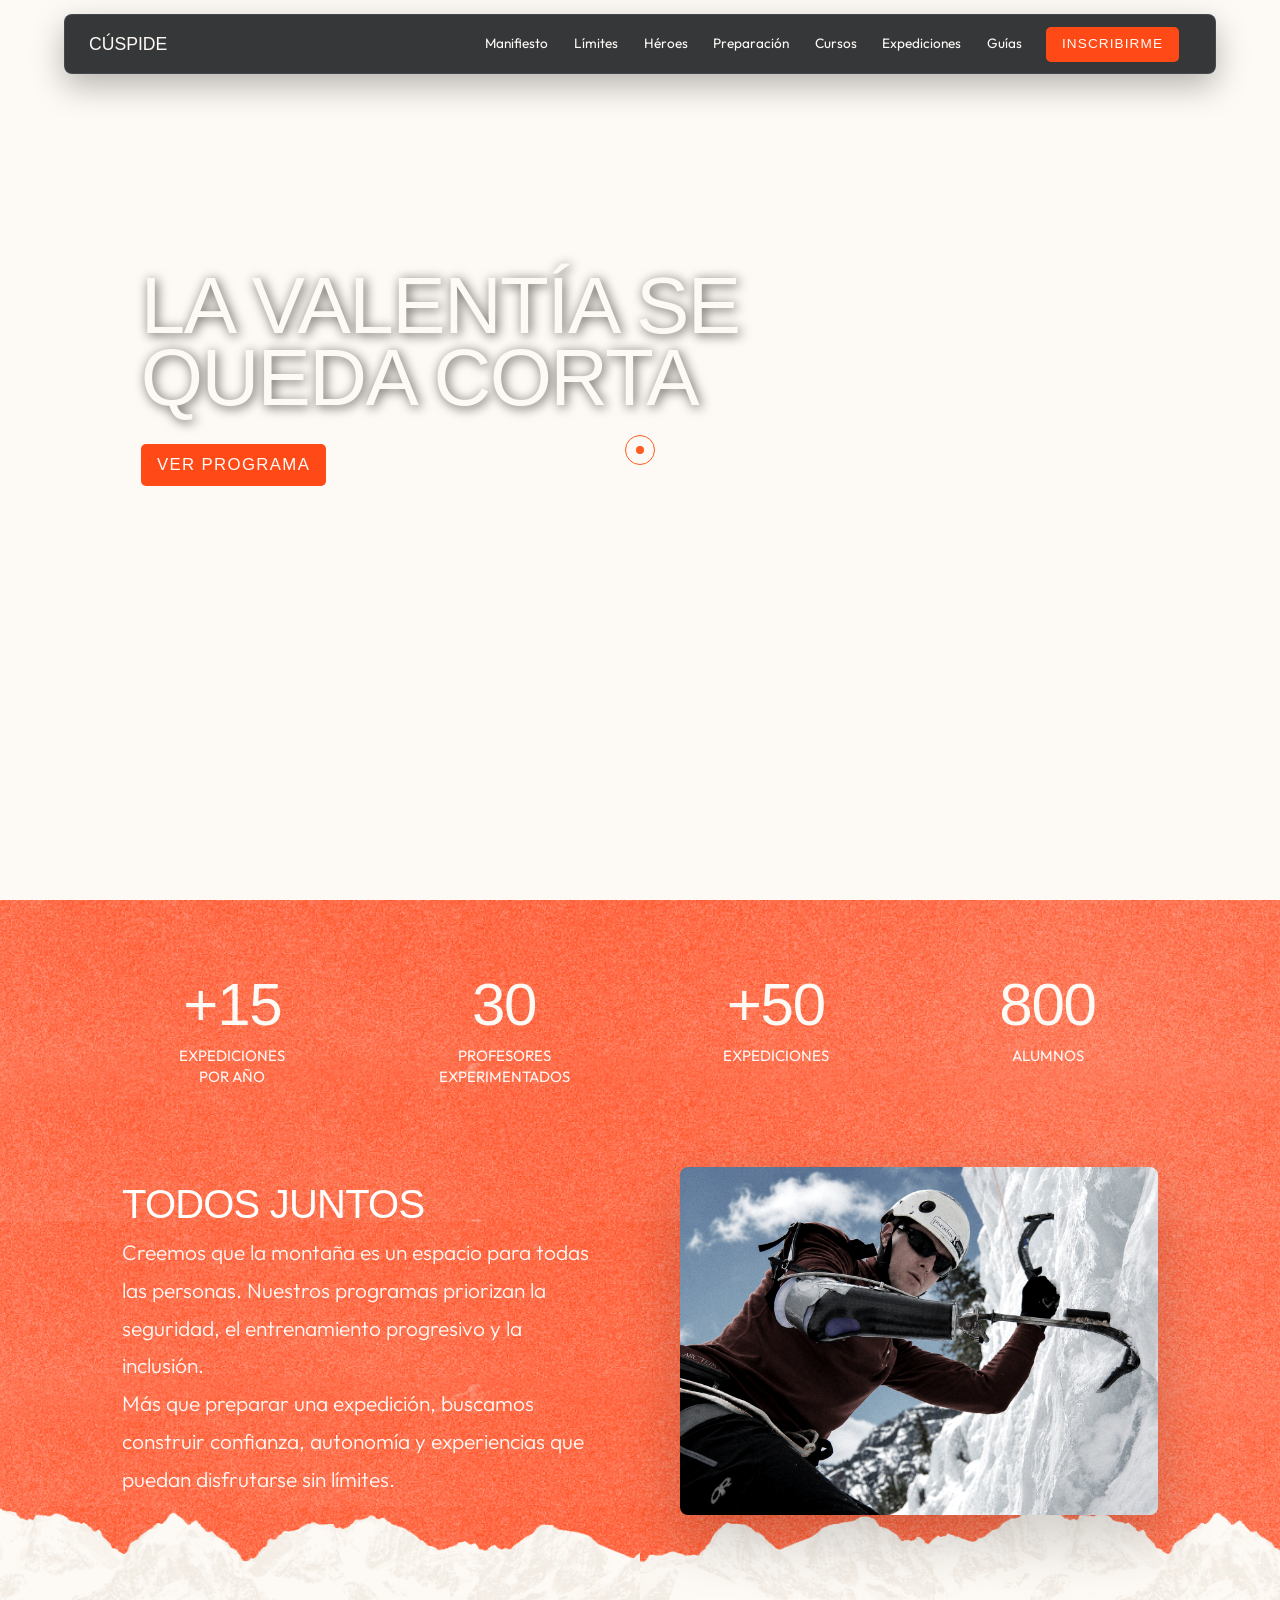
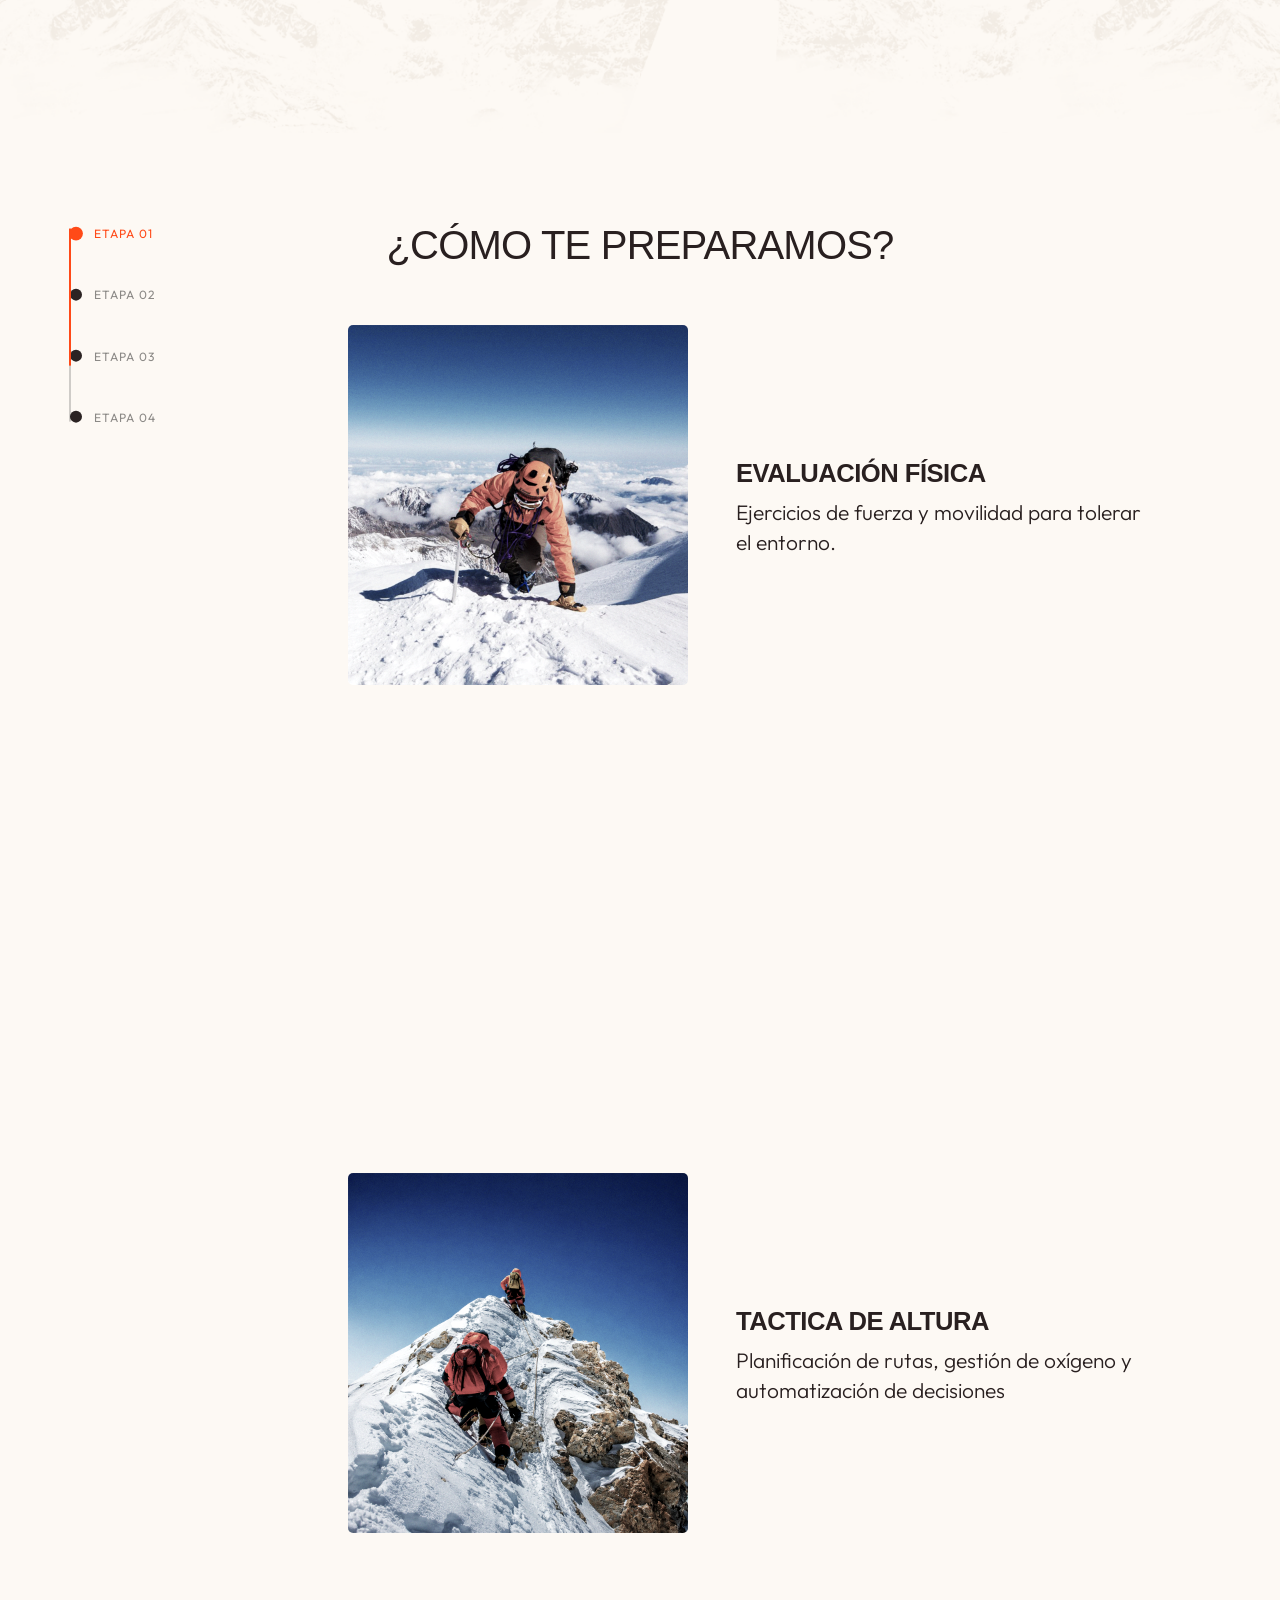
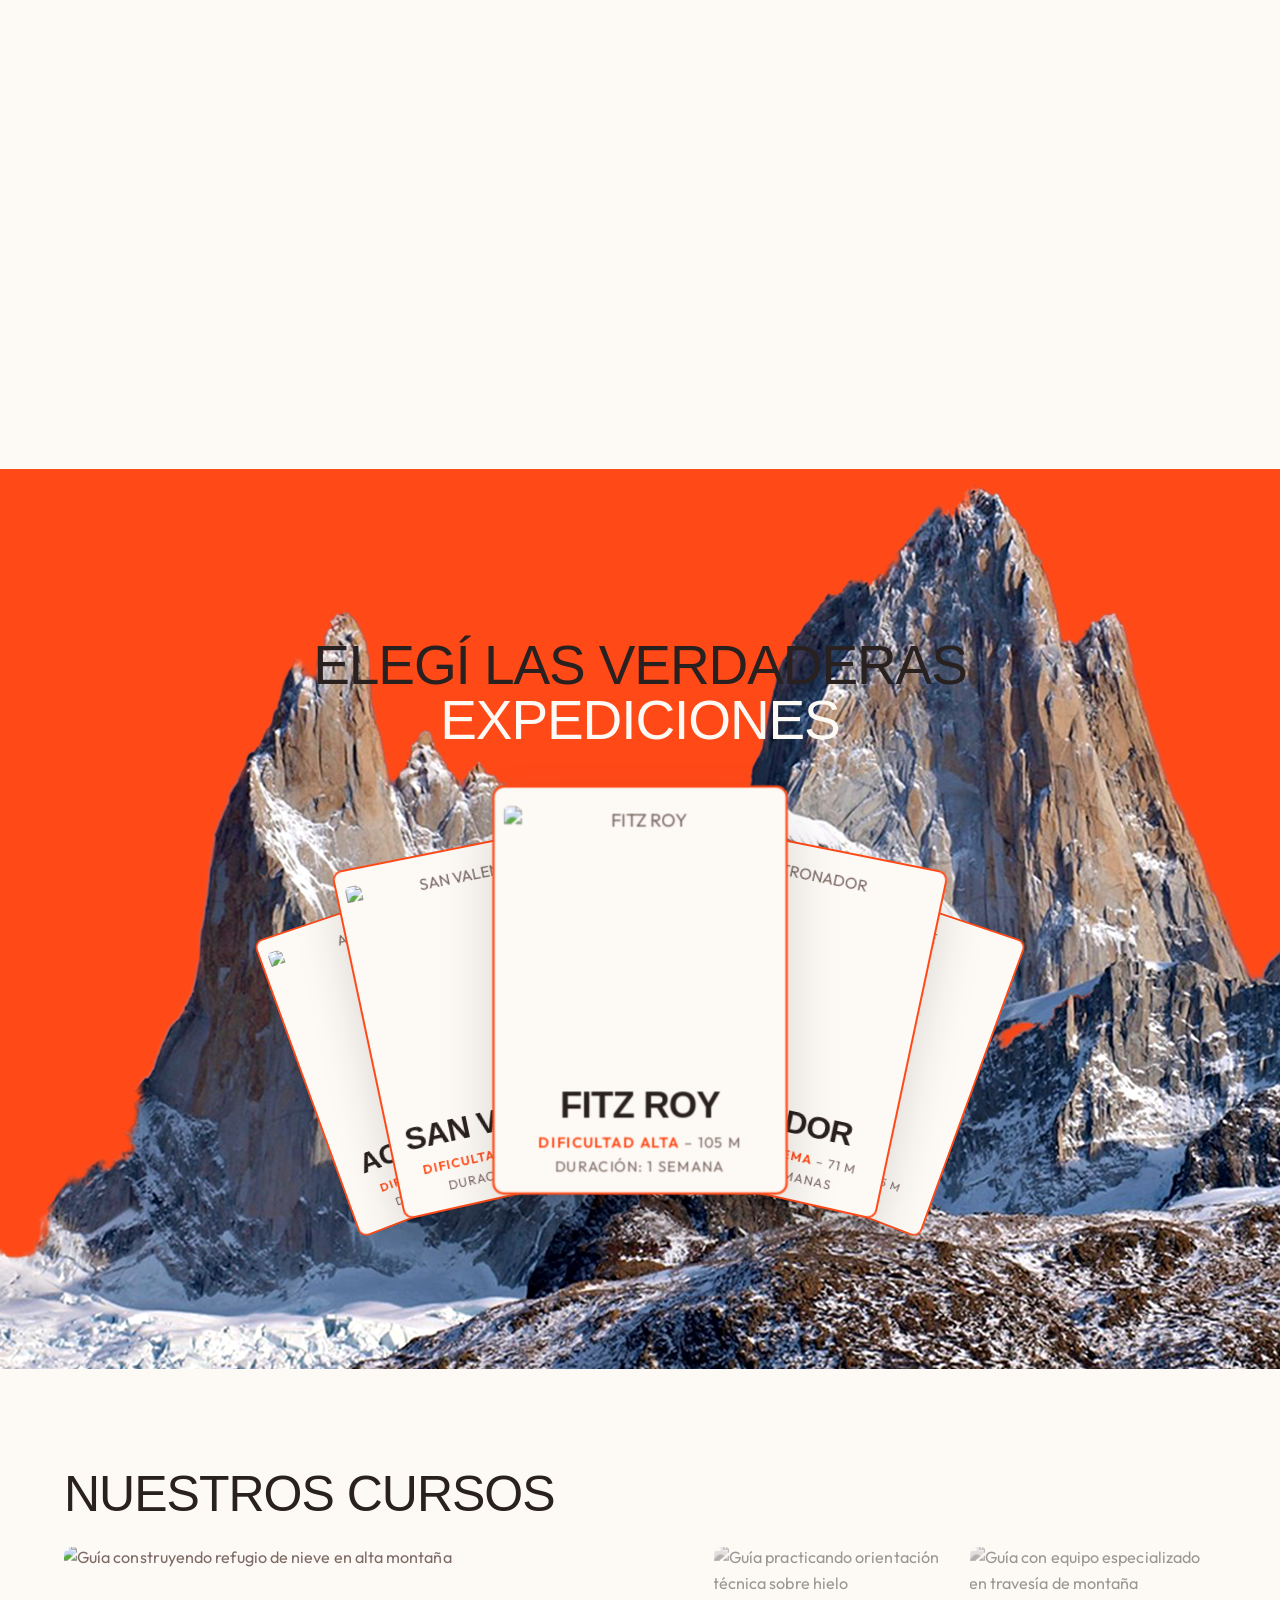
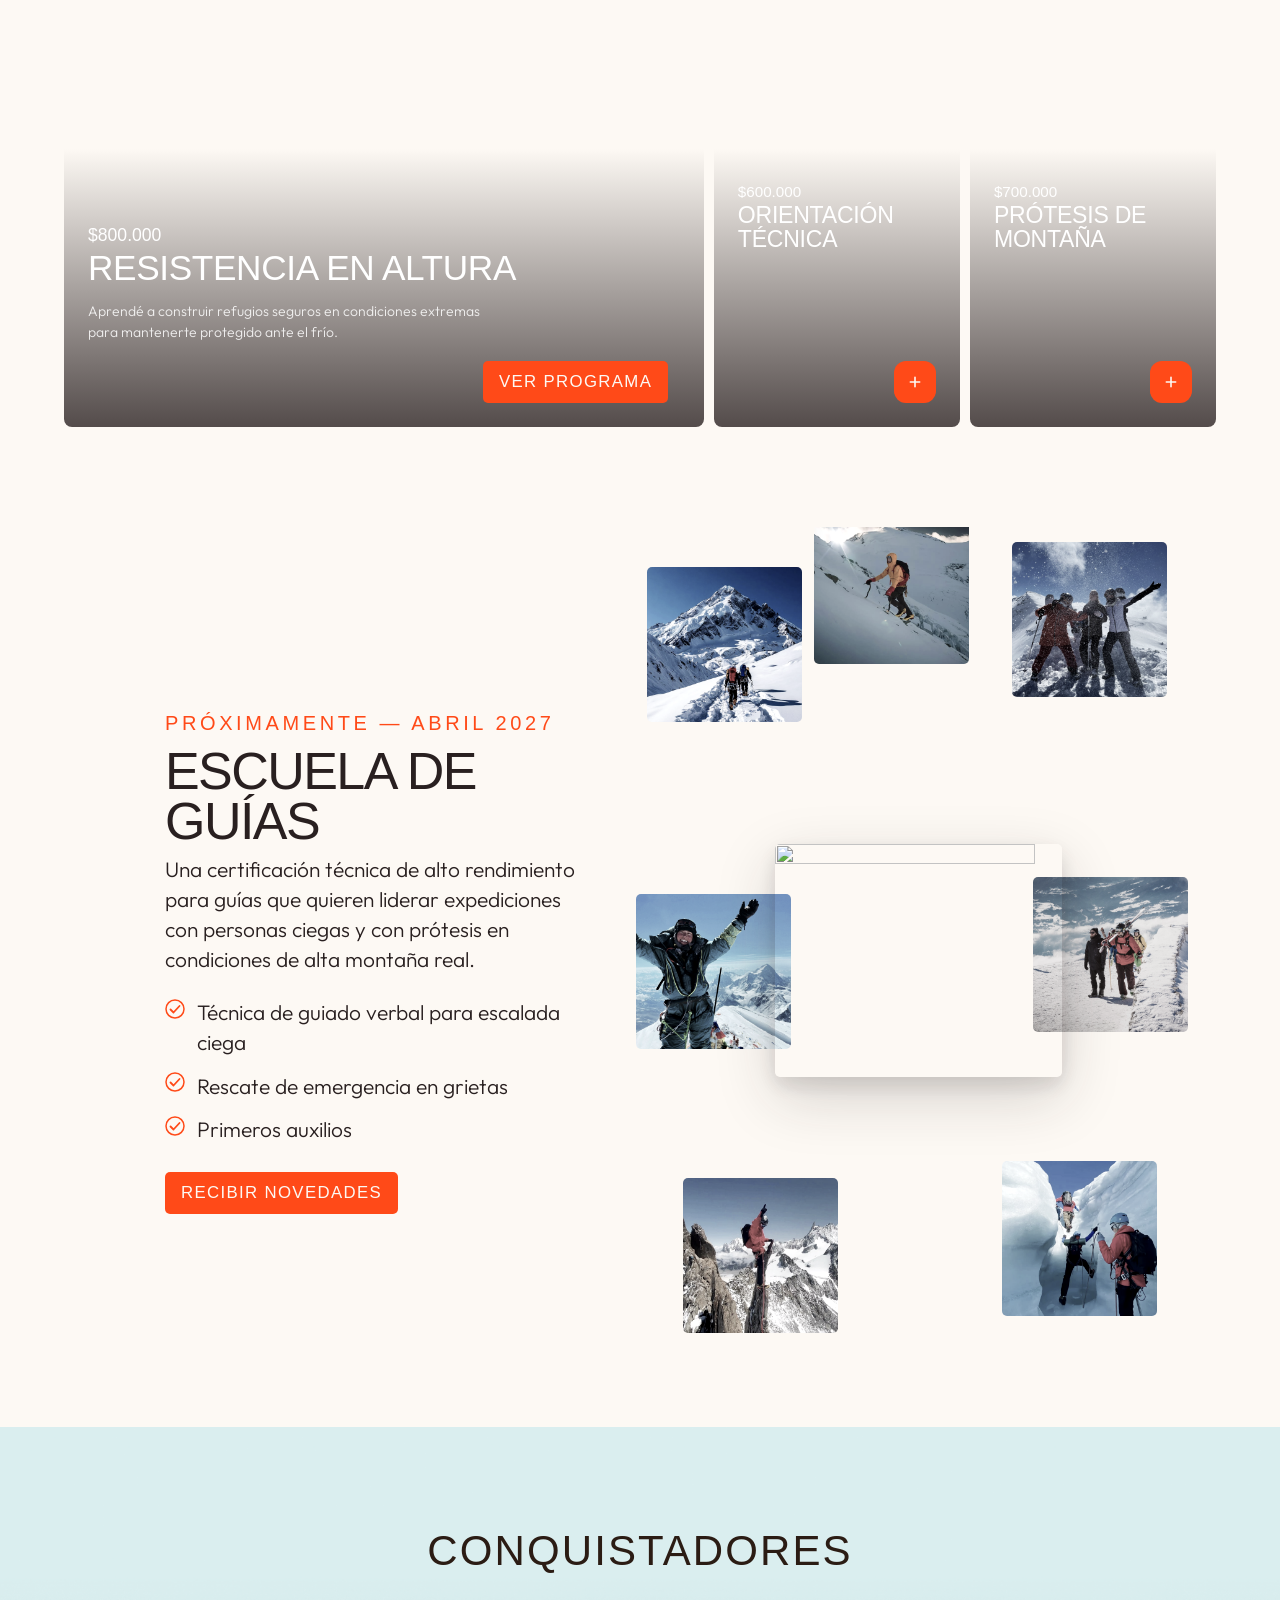
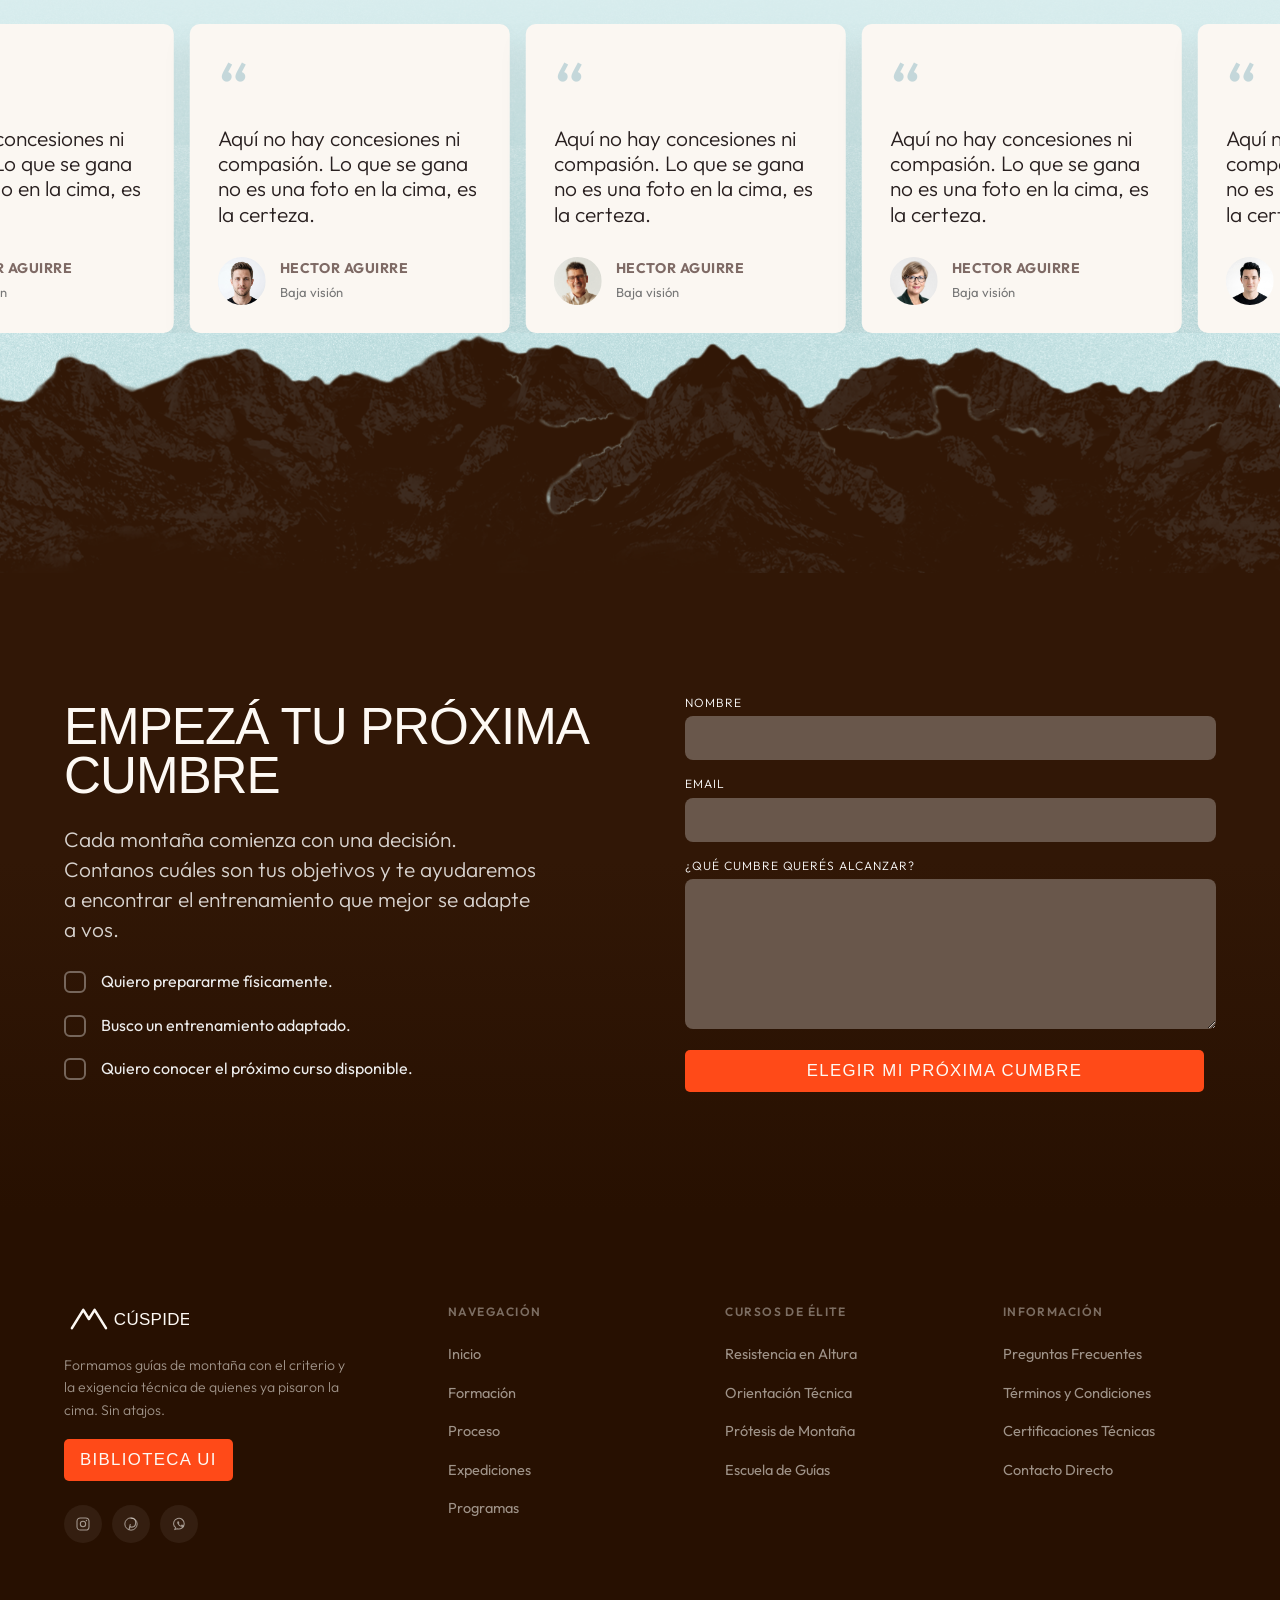
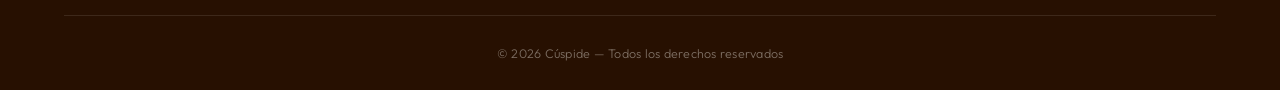
==== index.html @ 6dec54b5 "dgs dfgdf" ====
<!DOCTYPE html>
<html lang="es" data-motion="full">
          <link rel="stylesheet" href="assets/css/style.css">
          <script src="assets/js/script.js"></script>

<head>
<meta charset="UTF-8">
<meta name="viewport" content="width=device-width, initial-scale=1.0">
<title>CÚSPIDE_DG3_Micaela.Gonzales.Rojas</title>
<meta name="description" content="Expediciones de alta montaña en Patagonia para personas con prótesis y personas ciegas. Preparación técnica, guías élite y cumbres reales.">

<link rel="preconnect" href="https://fonts.googleapis.com">
<link rel="preconnect" href="https://fonts.gstatic.com" crossorigin>
<link href="https://fonts.googleapis.com/css2?family=Outfit:wght@300;400;500;600;700;800&family=JetBrains+Mono:wght@400;500;600&display=swap" rel="stylesheet">
<link href="https://api.fontshare.com/v2/css?f[]=nippo@400,500,600,700&display=swap" rel="stylesheet">

<link rel="stylesheet" href="css/style.css">
</head>

<!-- =========================
     CÚSPIDE CUSTOM CURSOR
========================= -->
<div class="cuspide-cursor" aria-hidden="true">
    <div class="cuspide-cursor__ring"></div>
    <div class="cuspide-cursor__dot"></div>
</div>

<body>

<a class="skip-link" href="#main">Saltar al contenido principal</a>

<!-- ======================= HEADER ======================= -->
<header class="site-header" id="top">
  <div class="header-inner">
    <a class="brand" href="#top" aria-label="Cúspide, inicio">CÚSPIDE</a>

    <nav class="primary-nav" aria-label="Navegación principal">
      <button class="nav-toggle" id="navToggle" aria-expanded="false" aria-controls="navList">
        <span class="nav-toggle-bar" aria-hidden="true"></span>
        <span class="visually-hidden">Abrir menú</span>
      </button>
      <ul class="nav-list" id="navList">
        <li><a href="#manifiesto">Manifiesto</a></li>
        <li><a href="#limites">Límites</a></li>
        <li><a href="#heroes">Héroes</a></li>
        <li><a href="#proceso">Preparación</a></li>
        <li><a href="#cursos">Cursos</a></li>
        <li><a href="#expediciones">Expediciones</a></li>
        <li><a href="#equipo">Guías</a></li>
      </ul>
    </nav>

    <button  class= "cuspide-action-btn cuspide-action-btn--pyromountain header-cta" aria-pressed="false">
      <span class="motion-dot" aria-hidden="true"></span>
      <span > INSCRIBIRME</span>
    </button>
  </div>
</header>

<main id="main">

  <!-- ======================= 1. HERO ======================= -->
<section class="csp-summit-hero">

    <!-- HERO SUPERIOR -->

    <div class="csp-summit-hero__top">

        <div class="csp-summit-copy">

            <h1>
                LA VALENTÍA SE
                <br>
                QUEDA CORTA
            </h1>

            <button class="cuspide-action-btn cuspide-action-btn--pyromountain">
                    <span>VER PROGRAMA</span>
            </button>

        </div>

    </div>

</section>

<!-- =====================================================
     CÚSPIDE GLACIER SEPARATOR
====================================================== -->

<section class="cuspide-home-intro">

    <div class="cuspide-home-intro__container">

        <!-- =======================
        ESTADÍSTICAS
        ======================== -->

        <div class="cuspide-home-intro__stats-bar">

            <div class="cuspide-home-intro__counter-item">

                <h2 class="counter" data-target="15" data-prefix="+">0</h2>

                <p>
                    EXPEDICIONES<br>
                    POR AÑO
                </p>

            </div>

            <div class="cuspide-home-intro__counter-item">

                <h2 class="counter" data-target="30">0</h2>

                <p>
                    PROFESORES<br>
                    EXPERIMENTADOS
                </p>

            </div>

            <div class="cuspide-home-intro__counter-item">

                <h2 class="counter" data-target="50" data-prefix="+">0</h2>

                <p>
                    EXPEDICIONES
                </p>

            </div>

            <div class="cuspide-home-intro__counter-item">

                <h2 class="counter" data-target="800">0</h2>

                <p>
                    ALUMNOS
                </p>

            </div>

        </div>


        <!-- =======================
        CONTENIDO
        ======================== -->

        <div class="cuspide-home-intro__manifesto-grid">

            <div class="cuspide-home-intro__content">

                <h2>
                    TODOS
                    JUNTOS
                </h2>

                  <!-- Texto para desktop -->
  <p class="intro-text intro-text--desktop">
    Creemos que la montaña es un espacio para todas las personas.
    Nuestros programas priorizan la seguridad, el entrenamiento progresivo y la inclusión.
  </p>

  <!-- Texto alternativo para mobile -->
  <p class="intro-text intro-text--mobile">
    La montaña no es para todos, pero si hay valentía.
  </p>

                <p class="intro-text intro-text--desktop">
  Más que preparar una expedición, buscamos construir confianza,
  autonomía y experiencias que puedan disfrutarse sin límites.
</p>

<p class="intro-text intro-text--mobile">
  Buscamos confianza y experiencias sin límites.
</p>


            </div>


            <div class="cuspide-home-intro__frame">

                <img src="assets/INFO-HOME.png"
                    alt="Expedición inclusiva">

            </div>

        </div>

    </div>

</section>

  <!-- ======================= 5. PROCESO DE PREPARACIÓN ======================= -->
<section class="metodologia-scroll" id="metodologia">

    <div class="metodologia-header">

        <h2>¿CÓMO TE PREPARAMOS?</h2>

    </div>

    <div class="metodologia-layout">

        <aside class="metodologia-timeline">

            <div class="timeline-track">

                <div
                    class="timeline-progress"
                    id="timelineProgress"
                ></div>

                <button
                    class="timeline-node is-active"
                    data-step="0"
                    aria-current="step"
                >
                    <span></span>
                    <em class="timeline-node__label">ETAPA 01</em>
                </button>

                <button
                    class="timeline-node"
                    data-step="1"
                >
                    <span></span>
                    <em class="timeline-node__label">ETAPA 02</em>
                </button>

                <button
                    class="timeline-node"
                    data-step="2"
                >
                    <span></span>
                    <em class="timeline-node__label">ETAPA 03</em>
                </button>

                <button
                    class="timeline-node"
                    data-step="3"
                >
                    <span></span>
                    <em class="timeline-node__label">ETAPA 04</em>
                </button>

            </div>

        </aside>

        <div class="metodologia-content" id="metodologiaContent">

            <article
                class="metodo-step"
                data-step="0"
            >

                <img
                    src="assets/proceso1.png"
                    alt="Evaluación física"
                >

                <div class="metodo-step__text">

                    <h3>
                        EVALUACIÓN FÍSICA
                    </h3>

                    <p class="metodo-desc metodo-desc--desktop">
      Ejercicios de fuerza y movilidad para tolerar
      el entorno.
    </p>

                </div>

            </article>

            <article
                class="metodo-step"
                data-step="1"
            >

                <img
                    src="assets/proceso5.png"
                    alt="Entrenamiento base"
                >

                <div class="metodo-step__text">

                    <h3>
                        ENTRENAMIENTO BASE
                    </h3>

                    <p class="metodo-desc metodo-desc--desktop">
                        Despliegue de resistencia cardiovascular
                        y optimización biomecánica.
                      
                    </p>

                </div>

            </article>

            <article
                class="metodo-step"
                data-step="2"
            >

                <img
                    src="assets/proceso3.png"
                    alt="Táctica de altura"
                >

                <div class="metodo-step__text">

                    <h3>
                        TACTICA DE ALTURA
                    </h3>

                    <p class="metodo-desc metodo-desc--desktop">
                        Planificación de rutas, gestión de oxígeno y automatización de decisiones
                    </p>

                </div>

            </article>

            <article
                class="metodo-step"
                data-step="3"
            >

                <img
                    src="assets/proceso6.png"
                    alt="Asalto final"
                >

                <div class="metodo-step__text">

                    <h3>
                        ASALTO FINAL
                    </h3>

                    <p class="metodo-desc metodo-desc--desktop">
                        El momento donde la preparación
                        anula cualquier margen de error.
                    </p>

                </div>

            </article>

        </div>

        <div class="metodologia-mobile-info" id="metodologiaMobileInfo" aria-live="polite">
            <h3 class="metodologia-mobile-info__title" id="metodologiaMobileTitle"></h3>
            <p class="metodologia-mobile-info__desc" id="metodologiaMobileDesc"></p>
        </div>

    </div>

    
</section>

  <!-- ======================= 8. EXPEDICIONES (tabs + panel dinámico) ======================= -->
<section class="expediciones-deck" aria-labelledby="expDeckTitle">

  <div class="expediciones-bg">
    <!-- Imagen de fondo en blanco y negro -->
    <img 
      src="assets/fitzroy.png" 
      alt="Monte Fitz Roy" 
    >

    <div class="exp-bg-layer is-active"></div>
    <div class="exp-bg-layer"></div>
  </div>

  <!-- Overlay naranja encima de la imagen -->
  <div class="expediciones-overlay"></div>

  <div class="expediciones-inner">
    <h2 id="expDeckTitle" class="expediciones-headline expediciones-headline--desktop">
  ELEGÍ LAS VERDADERAS <br>
  <span>EXPEDICIONES</span>
</h2>

<h2 id="expDeckTitleMob" class="expediciones-headline expediciones-headline--mobile">
  EXPEDICIONES
  <span>REALES</span>
</h2>


    <div class="expediciones-deck-row">

      <div class="expediciones-deck-stage" tabindex="0" aria-label="Selector de expediciones. Usá las flechas del teclado o arrastrá para navegar, Enter para ver el detalle." aria-live="polite">
        <div class="expediciones-deck-track" id="expDeckTrack"></div>
      </div>

    </div>
  </div>

</section>



  <!-- ======================= 7. CURSOS ======================= -->
  <!-- ======================= 7. CURSOS ======================= -->
<section class="cuspide-courses-catalog">
  <div class="cuspide-courses-catalog__inner">

    <h2 class="cuspide-courses-catalog__title">Nuestros Cursos</h2>

    <div class="cuspide-courses-catalog__grid">

      <!-- Tarjeta 1 — activa por defecto -->
      <article class="cuspide-courses-catalog__card cuspide-courses-catalog__card--active" aria-expanded="true">
        <img
          class="cuspide-courses-catalog__image"
          src="assets/imagen.isnpo.png"
          alt="Guía construyendo refugio de nieve en alta montaña">

        <div class="cuspide-courses-catalog__card-body">
          <div class="cuspide-courses-catalog__card-top">
            <!-- Precio ARRIBA, título ABAJO — fiel al boceto -->
            <span class="cuspide-courses-catalog__card-price">$800.000</span>
            <h3 class="cuspide-courses-catalog__card-title">Resistencia en Altura</h3>
          </div>

          <p class="cuspide-courses-catalog__card-description">
            Aprendé a construir refugios seguros en condiciones extremas
            para mantenerte protegido ante el frío.
          </p>

          <div class="cuspide-courses-catalog__card-footer">
            <div class="cuspide-courses-catalog__card-cta">
              <!-- Link directo, sin <button> anidado -->
              <a
                href="curso-supervivencia-montana.html"
                class="cuspide-action-btn cuspide-action-btn--pyromountain"
              >
                <span>Ver programa</span>
              </a>

              <button
                type="button"
                class="cuspide-courses-catalog__card-indicator"
                aria-label="Ver este curso"
              >
                <svg viewBox="0 0 24 24" fill="none">
                  <path d="M12 5v14M5 12h14" stroke="currentColor" stroke-width="2.4" stroke-linecap="round"/>
                </svg>
              </button>
            </div>
          </div>
        </div>
      </article>

      <!-- Tarjeta 2 -->
      <article class="cuspide-courses-catalog__card" aria-expanded="false">
        <img
          class="cuspide-courses-catalog__image"
          src="assets/curso2.png"
          alt="Guía practicando orientación técnica sobre hielo">

        <div class="cuspide-courses-catalog__card-body">
          <div class="cuspide-courses-catalog__card-top">
            <span class="cuspide-courses-catalog__card-price">$600.000</span>
            <h3 class="cuspide-courses-catalog__card-title">Orientación Técnica</h3>
          </div>

          <p class="cuspide-courses-catalog__card-description">
            Dominá la lectura del terreno, mapas y navegación con GPS
            en condiciones de baja visibilidad
          </p>

          <div class="cuspide-courses-catalog__card-footer">
            <div class="cuspide-courses-catalog__card-cta">
              <a
                href="#"
                class="cuspide-action-btn cuspide-action-btn--pyromountain"
              >
                <span>Ver programa</span>
              </a>
              <button
                type="button"
                class="cuspide-courses-catalog__card-indicator"
                aria-label="Ver este curso"
              >
                <svg viewBox="0 0 24 24" fill="none">
                  <path d="M12 5v14M5 12h14" stroke="currentColor" stroke-width="2.4" stroke-linecap="round"/>
                </svg>
              </button>
            </div>
          </div>
        </div>
      </article>

      <!-- Tarjeta 3 -->
      <article class="cuspide-courses-catalog__card" aria-expanded="false">
        <img
          class="cuspide-courses-catalog__image"
          src="assets/curso3.png"
          alt="Guía con equipo especializado en travesía de montaña">

        <div class="cuspide-courses-catalog__card-body">
          <div class="cuspide-courses-catalog__card-top">
            <span class="cuspide-courses-catalog__card-price">$700.000</span>
            <h3 class="cuspide-courses-catalog__card-title">Prótesis de Montaña</h3>
          </div>

          <p class="cuspide-courses-catalog__card-description">
            Equipamiento y técnica adaptada para travesías de montaña
            con prótesis, junto a guías especializados
          </p>

          <div class="cuspide-courses-catalog__card-footer">
            <div class="cuspide-courses-catalog__card-cta">
              <a
                href="#"
                class="cuspide-action-btn cuspide-action-btn--pyromountain"
              >
                <span>Ver programa</span>
              </a>
              <button
                type="button"
                class="cuspide-courses-catalog__card-indicator"
                aria-label="Ver este curso"
              >
                <svg viewBox="0 0 24 24" fill="none">
                  <path d="M12 5v14M5 12h14" stroke="currentColor" stroke-width="2.4" stroke-linecap="round"/>
                </svg>
              </button>
            </div>
          </div>
        </div>
      </article>

    </div>
  </div>
</section>


<!-- ======================= ESCUELA ======================= -->
<section
  class="cuspide-academy-launch"
  id="escuela-guias"
  aria-labelledby="academy-title"
>

  <!-- ── COLUMNA IZQUIERDA: manifiesto tipográfico ─────────────────── -->
  <div class="cuspide-academy-launch__info">

    <span class="cuspide-academy-launch__eyebrow" aria-label="Próximamente, Abril 2027">
      Próximamente &mdash; Abril 2027
    </span>

    <h2 id="academy-title" class="cuspide-academy-launch__title">
      Escuela de Guías
    </h2>

    <p class="academy-text academy-text--desktop">
  Una certificación técnica de alto rendimiento para guías que
  quieren liderar expediciones con personas ciegas y con prótesis
  en condiciones de alta montaña real.
</p>

<!-- Texto alternativo para mobile -->
<p class="academy-text academy-text--mobile">
  Formación intensiva para guías inclusivos en alta montaña.
</p>

    <ul class="cuspide-academy-launch__features" aria-label="Contenidos del programa">
  <li>
    <svg class="cuspide-academy-launch__check" aria-hidden="true" viewBox="0 0 20 20" fill="none">
      <circle cx="10" cy="10" r="9" stroke="currentColor" stroke-width="1.5"/>
      <polyline points="5.5,10.5 8.5,13.5 14.5,7" stroke="currentColor" stroke-width="1.8" stroke-linecap="round" stroke-linejoin="round"/>
    </svg>
    <!-- Texto para desktop -->
    <p class="academy-feature academy-feature--desktop">Técnica de guiado verbal para escalada ciega</p>
    <!-- Texto alternativo para mobile -->
    <p class="academy-feature academy-feature--mobile">Guiado verbal inclusivo</p>
  </li>

  <li>
    <svg class="cuspide-academy-launch__check" aria-hidden="true" viewBox="0 0 20 20" fill="none">
      <circle cx="10" cy="10" r="9" stroke="currentColor" stroke-width="1.5"/>
      <polyline points="5.5,10.5 8.5,13.5 14.5,7" stroke="currentColor" stroke-width="1.8" stroke-linecap="round" stroke-linejoin="round"/>
    </svg>
    <p class="academy-feature academy-feature--desktop">Rescate de emergencia en grietas</p>
    <p class="academy-feature academy-feature--mobile">Rescate en grietas</p>
  </li>

  <li>
    <svg class="cuspide-academy-launch__check" aria-hidden="true" viewBox="0 0 20 20" fill="none">
      <circle cx="10" cy="10" r="9" stroke="currentColor" stroke-width="1.5"/>
      <polyline points="5.5,10.5 8.5,13.5 14.5,7" stroke="currentColor" stroke-width="1.8" stroke-linecap="round" stroke-linejoin="round"/>
    </svg>
    <p class="academy-feature academy-feature--desktop">Primeros auxilios</p>
    <p class="academy-feature academy-feature--mobile">Auxilios básicos</p>
  </li>
</ul>


    <!-- Usa la clase global existente + el modificador pyromountain -->
   <button class="cuspide-action-btn cuspide-action-btn--pyromountain escuela">
  <span>RECIBIR NOVEDADES</span>
</button>

    

  </div>

  <!-- ── COLUMNA DERECHA: ecosistema de imágenes con parallax ─────── -->
  <div
    class="cuspide-academy-launch__visual-space"
    role="img"
    aria-label="Guías y montañistas de Cúspide en distintas expediciones de alta montaña adaptada en la Patagonia."
  >

    <!-- Capa trasera: mosaico de miniaturas (se mueve MÁS en hover) -->
    <div class="cuspide-academy-launch__layer--background" aria-hidden="true">

      <!-- Cada miniatura lleva --stagger-i para la animación escalonada -->
      <img class="cuspide-academy-launch__thumb" style="--stagger-i:0; --tx:-2%;  --ty:3%"
           src="assets/1escuela.png" alt="">
      <img class="cuspide-academy-launch__thumb" style="--stagger-i:1; --tx:68%; --ty:0%"
           src="assets/2escuela.png" alt="">
      <img class="cuspide-academy-launch__thumb" style="--stagger-i:2; --tx:-4%; --ty:42%"
           src="assets/3escuela.png" alt="">
      <img class="cuspide-academy-launch__thumb" style="--stagger-i:3; --tx:72%; --ty:40%"
           src="assets/4escuela.png" alt="">
      <img class="cuspide-academy-launch__thumb" style="--stagger-i:4; --tx:5%;  --ty:76%"
           src="assets/5escuela.png" alt="">
      <img class="cuspide-academy-launch__thumb" style="--stagger-i:5; --tx:66%; --ty:74%"
           src="assets/6escueala.png" alt="">
      <img class="cuspide-academy-launch__thumb" style="--stagger-i:6; --tx:30%; --ty:-4%"
           src="assets/7escuela.png" alt="">

    </div>

    <!-- Capa delantera: imagen principal (se mueve MENOS y en sentido opuesto) -->
    <div class="cuspide-academy-launch__layer--foreground" aria-hidden="true">
      <img
        class="cuspide-academy-launch__main-img"
        src="assets/escuela.png"
        alt=""
      >
    </div>

  </div><!-- /.visual-space -->

</section>


  <!-- ======================= 6. TESTIMONIOS ======================= -->
<section id="conquistadores" class="conquistadores">

    <div class="conquistadores__container">

        <div class="conquistadores__header">

            <h2 class="conquistadores__title">
                CONQUISTADORES
            </h2>

        </div>

        <div
            class="conquistadores__viewport"
            tabindex="0"
            role="group"
            aria-label="Testimonios de Cúspide. Click para pausar o reanudar, arrastrá para adelantar.">

            <div class="conquistadores__track" id="conquistadoresTrack">

                <!-- CARD 1 -->
                <article class="conquistadores__card">

                    <blockquote class="conquistadores__blockquote">

                        <span class="conquistadores__quote">“</span>

                        <p>
                            Aquí no hay concesiones ni compasión.
                            Lo que se gana no es una foto en la cima,
                            es la certeza.
                        </p>

                    </blockquote>

                    <footer class="conquistadores__footer">

                        <img
                            class="conquistadores__avatar"
                            src="assets/per1.jpg"
                            alt="Héctor Aguirre">

                        <div>

                            <strong class="conquistadores__name">
                                HECTOR AGUIRRE
                            </strong>

                            <span class="conquistadores__condition">
                                Baja visión
                            </span>

                        </div>

                    </footer>

                </article>

                <!-- CARD 2 -->
                <article class="conquistadores__card">

                    <blockquote class="conquistadores__blockquote">

                        <span class="conquistadores__quote">“</span>

                        <p>
                            Aquí no hay concesiones ni compasión.
                            Lo que se gana no es una foto en la cima,
                            es la certeza.
                        </p>

                    </blockquote>

                    <footer class="conquistadores__footer">

                        <img class="conquistadores__avatar" src="assets/per2.jpg" alt="">

                        <div>

                            <strong class="conquistadores__name">
                                HECTOR AGUIRRE
                            </strong>

                            <span class="conquistadores__condition">
                                Baja visión
                            </span>

                        </div>

                    </footer>

                </article>

                <!-- CARD 3 -->
                <article class="conquistadores__card">

                    <blockquote class="conquistadores__blockquote">

                        <span class="conquistadores__quote">“</span>

                        <p>
                            Aquí no hay concesiones ni compasión.
                            Lo que se gana no es una foto en la cima,
                            es la certeza.
                        </p>

                    </blockquote>

                    <footer class="conquistadores__footer">

                        <img class="conquistadores__avatar" src="assets/per3.jpg" alt="">

                        <div>

                            <strong class="conquistadores__name">
                                HECTOR AGUIRRE
                            </strong>

                            <span class="conquistadores__condition">
                                Baja visión
                            </span>

                        </div>

                    </footer>

                </article>

                <!-- CARD 4 -->
                <article class="conquistadores__card">

                    <blockquote class="conquistadores__blockquote">

                        <span class="conquistadores__quote">“</span>

                        <p>
                            Aquí no hay concesiones ni compasión.
                            Lo que se gana no es una foto en la cima,
                            es la certeza.
                        </p>

                    </blockquote>

                    <footer class="conquistadores__footer">

                        <img class="conquistadores__avatar" src="assets/per4.jpg" alt="">

                        <div>

                            <strong class="conquistadores__name">
                                HECTOR AGUIRRE
                            </strong>

                            <span class="conquistadores__condition">
                                Baja visión
                            </span>

                        </div>

                    </footer>

                </article>

                <!-- CARD 5 -->
                <article class="conquistadores__card">

                    <blockquote class="conquistadores__blockquote">

                        <span class="conquistadores__quote">“</span>

                        <p>
                            Aquí no hay concesiones ni compasión.
                            Lo que se gana no es una foto en la cima,
                            es la certeza.
                        </p>

                    </blockquote>

                    <footer class="conquistadores__footer">

                        <img class="conquistadores__avatar" src="assets/per5.jpg" alt="">

                        <div>

                            <strong class="conquistadores__name">
                                HECTOR AGUIRRE
                            </strong>

                            <span class="conquistadores__condition">
                                Baja visión
                            </span>

                        </div>

                    </footer>

                </article>

                <!-- ===================================================
                     CLON del set completo, para el loop infinito.
                     No debe animarse en la entrada ni leerse por
                     lectores de pantalla: es puramente visual.
                     JS calcula el ancho de UN set (mitad del track)
                     y hace el wrap-around cuando lo cruza.
                     =================================================== -->

                <!-- CARD 1 (clon) -->
                <article class="conquistadores__card conquistadores__card--clone" aria-hidden="true">

                    <blockquote class="conquistadores__blockquote">

                        <span class="conquistadores__quote">“</span>

                        <p>
                            Aquí no hay concesiones ni compasión.
                            Lo que se gana no es una foto en la cima,
                            es la certeza.
                        </p>

                    </blockquote>

                    <footer class="conquistadores__footer">

                        <img class="conquistadores__avatar" src="assets/per1.jpg" alt="">

                        <div>

                            <strong class="conquistadores__name">
                                HECTOR AGUIRRE
                            </strong>

                            <span class="conquistadores__condition">
                                Baja visión
                            </span>

                        </div>

                    </footer>

                </article>

                <!-- CARD 2 (clon) -->
                <article class="conquistadores__card conquistadores__card--clone" aria-hidden="true">

                    <blockquote class="conquistadores__blockquote">

                        <span class="conquistadores__quote">“</span>

                        <p>
                            Aquí no hay concesiones ni compasión.
                            Lo que se gana no es una foto en la cima,
                            es la certeza.
                        </p>

                    </blockquote>

                    <footer class="conquistadores__footer">

                        <img class="conquistadores__avatar" src="assets/per2.jpg" alt="">

                        <div>

                            <strong class="conquistadores__name">
                                HECTOR AGUIRRE
                            </strong>

                            <span class="conquistadores__condition">
                                Baja visión
                            </span>

                        </div>

                    </footer>

                </article>

                <!-- CARD 3 (clon) -->
                <article class="conquistadores__card conquistadores__card--clone" aria-hidden="true">

                    <blockquote class="conquistadores__blockquote">

                        <span class="conquistadores__quote">“</span>

                        <p>
                            Aquí no hay concesiones ni compasión.
                            Lo que se gana no es una foto en la cima,
                            es la certeza.
                        </p>

                    </blockquote>

                    <footer class="conquistadores__footer">

                        <img class="conquistadores__avatar" src="assets/per3.jpg" alt="">

                        <div>

                            <strong class="conquistadores__name">
                                HECTOR AGUIRRE
                            </strong>

                            <span class="conquistadores__condition">
                                Baja visión
                            </span>

                        </div>

                    </footer>

                </article>

                <!-- CARD 4 (clon) -->
                <article class="conquistadores__card conquistadores__card--clone" aria-hidden="true">

                    <blockquote class="conquistadores__blockquote">

                        <span class="conquistadores__quote">“</span>

                        <p>
                            Aquí no hay concesiones ni compasión.
                            Lo que se gana no es una foto en la cima,
                            es la certeza.
                        </p>

                    </blockquote>

                    <footer class="conquistadores__footer">

                        <img class="conquistadores__avatar" src="assets/per4.jpg" alt="">

                        <div>

                            <strong class="conquistadores__name">
                                HECTOR AGUIRRE
                            </strong>

                            <span class="conquistadores__condition">
                                Baja visión
                            </span>

                        </div>

                    </footer>

                </article>

                <!-- CARD 5 (clon) -->
                <article class="conquistadores__card conquistadores__card--clone" aria-hidden="true">

                    <blockquote class="conquistadores__blockquote">

                        <span class="conquistadores__quote">“</span>

                        <p>
                            Aquí no hay concesiones ni compasión.
                            Lo que se gana no es una foto en la cima,
                            es la certeza.
                        </p>

                    </blockquote>

                    <footer class="conquistadores__footer">

                        <img class="conquistadores__avatar" src="assets/per5.jpg" alt="">

                        <div>

                            <strong class="conquistadores__name">
                                HECTOR AGUIRRE
                            </strong>

                            <span class="conquistadores__condition">
                                Baja visión
                            </span>

                        </div>

                    </footer>

                </article>

            </div>

        </div>

    </div>

</section>


  <!-- ======================= 10. CAMPAMENTO BASE ======================= -->
<section class="cuspide-conversion-zone" id="contacto">
    <div class="cuspide-conversion-zone__wrapper">
        <!-- IZQUIERDA -->
        <div class="cuspide-conversion-zone__pitch">
            <h2>
                EMPEZÁ TU
                <span>PRÓXIMA CUMBRE</span>
            </h2>
            <p>
                Cada montaña comienza con una decisión.
                Contanos cuáles son tus objetivos y te ayudaremos
                a encontrar el entrenamiento que mejor se adapte a vos.
            </p>
            <div class="cuspide-conversion-zone__checkbox-group">
                <label class="cuspide-checkbox">
                    <input type="checkbox">
                    <span class="cuspide-checkbox__mark"></span>
                    <span class="cuspide-checkbox__text">
                        Quiero prepararme físicamente.
                    </span>
                </label>
                <label class="cuspide-checkbox">
                    <input type="checkbox">
                    <span class="cuspide-checkbox__mark"></span>
                    <span class="cuspide-checkbox__text">
                        Busco un entrenamiento adaptado.
                    </span>
                </label>
                <label class="cuspide-checkbox">
                    <input type="checkbox">
                    <span class="cuspide-checkbox__mark"></span>
                    <span class="cuspide-checkbox__text">
                        Quiero conocer el próximo curso disponible.
                    </span>
                </label>
            </div>
        </div>
        <!-- DERECHA -->
        <form class="cuspide-conversion-zone__form-block" novalidate>

            <div class="cuspide-field">

                <label for="nombre">
                    NOMBRE
                </label>

                <input
                    id="nombre"
                    class="cuspide-conversion-zone__input-field"
                    type="text"
                    required>

            </div>

            <div class="cuspide-field">

                <label for="email">
                    EMAIL
                </label>

                <input
                    id="email"
                    class="cuspide-conversion-zone__input-field"
                    type="email"
                    required>

            </div>

            <div class="cuspide-field">

                <label for="mensaje">
                    ¿QUÉ CUMBRE QUERÉS ALCANZAR?
                </label>

                <textarea
                    id="mensaje"
                    rows="5"
                    class="cuspide-conversion-zone__input-field"></textarea>

            </div>

            <button type="button" class="cuspide-action-btn cuspide-action-btn--pyromountain">

                <span> ELEGIR MI PRÓXIMA CUMBRE </span>

            </button>

        </form>

    </div>

</section>


<!-- ======================= FOOTER ======================= -->
<footer class="cuspide-terminal-footer">
  <div class="cuspide-terminal-footer__wrapper">

    <!-- Bloque de identidad -->
    <div class="cuspide-terminal-footer__identity">
      <svg class="cuspide-terminal-footer__logo" viewBox="0 0 220 60" fill="none" role="img" aria-label="Cúspide">
        <path d="M14 46L34 14L44 30L54 14L74 46" stroke="#FDF9F4" stroke-width="4.5" stroke-linecap="round" stroke-linejoin="round"/>
        <text x="88" y="40" font-family="'Nippo','Anton',sans-serif" font-size="30" fill="#FDF9F4" letter-spacing="0.5">CÚSPIDE</text>
      </svg>

      <p class="cuspide-terminal-footer__tagline">
        Formamos guías de montaña con el criterio y la exigencia técnica
        de quienes ya pisaron la cima. Sin atajos.
      </p>

      <button type="button" class="cuspide-action-btn cuspide-action-btn--pyromountain cuspide-terminal-footer__cta">
        <span>BIBLIOTECA UI</span>
      </button>

      <div class="cuspide-terminal-footer__social">
        <a class="cuspide-terminal-footer__social-link" href="#" aria-label="Instagram de Cúspide">
          <svg viewBox="0 0 24 24" fill="none">
            <rect x="3" y="3" width="18" height="18" rx="5" stroke="currentColor" stroke-width="1.6"/>
            <circle cx="12" cy="12" r="4" stroke="currentColor" stroke-width="1.6"/>
            <circle cx="17.2" cy="6.8" r="1.1" fill="currentColor"/>
          </svg>
        </a>
        <a class="cuspide-terminal-footer__social-link" href="#" aria-label="Pinterest de Cúspide">
          <svg viewBox="0 0 24 24" fill="none">
            <path d="M9 20c.6-2 1.3-4.8 1.9-7.3M12 3.5c4.5 0 7 2.6 7 6.2 0 4-2.2 7-5.6 7-1.2 0-2.3-.6-2.7-1.4 0 0-.6 2.4-.8 3.1" stroke="currentColor" stroke-width="1.6" stroke-linecap="round" stroke-linejoin="round"/>
            <circle cx="12" cy="12" r="9.25" stroke="currentColor" stroke-width="1.5"/>
          </svg>
        </a>
        <a class="cuspide-terminal-footer__social-link" href="#" aria-label="WhatsApp de Cúspide">
          <svg viewBox="0 0 24 24" fill="none">
            <path d="M7 17l-1.4 3.4L9.2 19A8 8 0 1 0 5 15.6L7 17Z" stroke="currentColor" stroke-width="1.6" stroke-linejoin="round"/>
            <path d="M9.3 9.6c.2-.5.6-1.6 1.1-1.6.4 0 .8 0 1 .1.2.1.4.1.5.5.2.5.5 1.6.5 1.7.1.1.1.3 0 .5-.1.2-.2.3-.3.5-.2.2-.3.3-.1.6.2.4 1 1.6 2.1 2.2.3.2.5.2.7 0 .2-.2.7-.8.9-1.1.2-.2.3-.2.6-.1.3.1 1.7.8 2 .9.3.1.5.2.5.3.1.5-.1 1.3-.5 1.7-.5.5-1.6.9-2.7.5-2.1-.6-3.9-2.2-5.3-4.1-.5-.7-1.1-1.6-1-2.6Z" fill="currentColor"/>
          </svg>
        </a>
      </div>
    </div>

    <!-- Columna 1: Navegación -->
    <nav class="cuspide-terminal-footer__nav-column" aria-label="Navegación principal">
      <h3 class="cuspide-terminal-footer__nav-title">Navegación</h3>
      <ul class="cuspide-terminal-footer__link-list">
        <li><a class="cuspide-terminal-footer__link" href="#inicio">Inicio</a></li>
        <li><a class="cuspide-terminal-footer__link" href="#formacion">Formación</a></li>
        <li><a class="cuspide-terminal-footer__link" href="#proceso">Proceso</a></li>
        <li><a class="cuspide-terminal-footer__link" href="#expediciones">Expediciones</a></li>
        <li><a class="cuspide-terminal-footer__link" href="#programas">Programas</a></li>
      </ul>
    </nav>

    <!-- Columna 2: Cursos de élite -->
    <nav class="cuspide-terminal-footer__nav-column" aria-label="Cursos de élite">
      <h3 class="cuspide-terminal-footer__nav-title">Cursos de Élite</h3>
      <ul class="cuspide-terminal-footer__link-list">
        <li><a class="cuspide-terminal-footer__link" href="#resistencia-en-altura">Resistencia en Altura</a></li>
        <li><a class="cuspide-terminal-footer__link" href="#orientacion-tecnica">Orientación Técnica</a></li>
        <li><a class="cuspide-terminal-footer__link" href="#protesis-de-montana">Prótesis de Montaña</a></li>
        <li><a class="cuspide-terminal-footer__link" href="#escuela-de-guias">Escuela de Guías</a></li>
      </ul>
    </nav>

    <!-- Columna 3: Información y soporte -->
    <nav class="cuspide-terminal-footer__nav-column" aria-label="Información y soporte">
      <h3 class="cuspide-terminal-footer__nav-title">Información</h3>
      <ul class="cuspide-terminal-footer__link-list">
        <li><a class="cuspide-terminal-footer__link" href="#preguntas-frecuentes">Preguntas Frecuentes</a></li>
        <li><a class="cuspide-terminal-footer__link" href="#terminos-y-condiciones">Términos y Condiciones</a></li>
        <li><a class="cuspide-terminal-footer__link" href="#certificaciones-tecnicas">Certificaciones Técnicas</a></li>
        <li><a class="cuspide-terminal-footer__link" href="#contacto">Contacto Directo</a></li>
      </ul>
    </nav>

  </div>

  <div class="cuspide-terminal-footer__sub-base">
    <p>&copy; 2026 Cúspide — Todos los derechos reservados</p>
  </div>
</footer>

<script src="js/script.js"></script>
</body>
</html>
---- css/style.css ----
/* ====================================================================
   CÚSPIDE — Expediciones de Alta Montaña Adaptada
   Tokens: bg void #0A0D10, rock #1C2226, alpine ice #F3F6F7,
   titanium #8C97A0, ember #FF5A1F, frost #BFD7DE
   Type: Anton (display) / Inter (body) / JetBrains Mono (data/eyebrows)
   ==================================================================== */

:root {
  --color-void:        #FDF9F4; /* Crema (Fondo Principal) */
  --color-rock:        #FDF9F4; /* Crema */
  --color-rock-soft:   #D7EDEE; /* Celeste (Tarjetas) */
  --color-ice:         #7E6A65; /* Marrón (Texto Base) */
  --color-ice-dim:     #7E6A65; /* Marrón Secondary */
  --color-titanium:    #7E6A65; 
  --color-ember:       #FF4A18; /* Naranja Táctico (Acciones y Destacados) */
  --color-ember-soft:  #FF4A18; 
  --color-frost:       #D7EDEE; /* Celeste */
  --color-mint:        #D7E2E5; 
  --color-glacier:     #FF4A18; 
  --color-pale:        #D7EDEE; /* Fondo de cards */
  --color-slate:       #7E6A65; 
  --color-coral:       #FF4A18; 
  --color-ink:         #292020; /* Negro (Títulos de alta jerarquía) */

  --font-display: 'Nippo', 'Anton', sans-serif;
  --font-body: 'Outfit', -apple-system, sans-serif;

  --maxw: 1180px;
  --pad: clamp(1.25rem, 5vw, 4rem);
  --radius: 4px;

  --ease: cubic-bezier(.16,.84,.32,1);
  --dur-fast: .25s;
  --dur-base: .6s;
  --dur-slow: 1.1s;
}

/* ==========================================
   CÚSPIDE · CUSTOM AMBER CURSOR
========================================== */

@media (min-width: 1024px) {

    html,
    body {
        cursor: none;
    }

    a,
    button,
    input,
    textarea,
    select,
    .interactive-hover {
        cursor: none;
    }

    .cuspide-cursor {
        position: fixed;
        inset: 0;
        pointer-events: none;
        z-index: 9999;
    }

    .cuspide-cursor__dot,
    .cuspide-cursor__ring {
        position: fixed;
        top: 0;
        left: 0;
        border-radius: 50%;
        pointer-events: none;
        will-change: transform;
        transform: translate3d(-100px, -100px, 0);
    }

    /* Punto central */

    .cuspide-cursor__dot {
        width: 8px;
        height: 8px;
        background: var(--color-accent, #ff5a1f);
        transition:
            transform 250ms cubic-bezier(0.25, 1, 0.5, 1),
            width 250ms cubic-bezier(0.25, 1, 0.5, 1),
            height 250ms cubic-bezier(0.25, 1, 0.5, 1);
    }

    /* Anillo */

    .cuspide-cursor__ring {
        width: 30px;
        height: 30px;
        border: 1.5px solid var(--color-accent, #ff5a1f);
        transition:
            transform 250ms cubic-bezier(0.25, 1, 0.5, 1),
            width 250ms cubic-bezier(0.25, 1, 0.5, 1),
            height 250ms cubic-bezier(0.25, 1, 0.5, 1),
            opacity 250ms ease;
    }

    /* Hover */

    .cuspide-cursor.is-hover .cuspide-cursor__dot {
        width: 24px;
        height: 24px;
    }

    .cuspide-cursor.is-hover .cuspide-cursor__ring {
        width: 20px;
        height: 20px;
        opacity: 0.9;
    }

    

    /* Click */

    .cuspide-cursor.is-pressed .cuspide-cursor__dot {
        transform: scale(0.85);
    }

    .cuspide-cursor.is-pressed .cuspide-cursor__ring {
        transform: scale(0.85);
    }
}

/* Mobile */

@media (max-width: 1023px) {

    .cuspide-cursor {
        display: none !important;
    }

    html,
    body {
        cursor: auto;
    }
}

/* ---------------------------------------------------------------------
   RESET
   --------------------------------------------------------------------- */
*, *::before, *::after { box-sizing: border-box; }
html { scroll-behavior: smooth; }
body {
  margin: 0;
  background: var(--color-void);
  color: var(--color-ice);
  font-family: var(--font-body);
  font-size: 16px;
  line-height: 1.6;
  -webkit-font-smoothing: antialiased;
}
img { display: block; filter: grayscale(15%) contrast(105%); }
ul, ol { margin: 0; padding: 0; list-style: none; }
a { color: inherit; text-decoration: none; }
button { font: inherit; color: inherit; background: none; border: none; cursor: pointer; }
h1, h2, h3, h4, p { margin: 0; color: var(--color-ink); }

h1, h2, h3, .display-md {
  font-family: var(--font-display);
  color: var(--color-ink);
  text-transform: uppercase;
  font-weight: 00;
  letter-spacing: -0.02em;
}

h1 {
  font-weight: 500 !important;
}

p {
  font-size: 21px;
  line-height: 30px; /* interlinea fija en px */
  font-weight: 300;
}


h2 {
  font-weight: 500 !important;
}

h4 {
  font-family: 'Nippo', sans-serif;
  font-weight: 450 !important; /* mantiene el grosor que definiste */
}

/* Accesibilidad Estricta de Enfoque */
:focus-visible {
  outline: 3px solid var(--color-ember);
  outline-offset: 3px;
}

.visually-hidden{
  position: absolute !important;
  width: 1px; height: 1px;
  overflow: hidden;
  clip: rect(0,0,0,0);
  white-space: nowrap;
}

.skip-link{
  position: absolute;
  left: -9999px;
  top: 1rem;
  background: var(--color-ember);
  color: var(--color-void);
  padding: .75rem 1.25rem;
  z-index: 999;
  font-family: var(--font-mono);
  font-weight: 600;
}
.skip-link:focus{ left: 1rem; }

.mono{ font-family: 'Nippo', sans-serif }

.eyebrow{
  text-transform: uppercase;
  letter-spacing: .18em;
  font-size: .72rem;
  color: var(--color-ember);
  margin-bottom: 1rem;
  display: block;
}

.display-md{
  font-family: var(--font-display);
  text-transform: uppercase;
  font-weight: 400;
  line-height: 1.04;
  letter-spacing: .01em;
  font-size: clamp(2rem, 5vw, 3.4rem);
  margin-bottom: 1.5rem;
}

.pullquote{
  font-family: var(--font-display);
  text-transform: uppercase;
  font-size: clamp(1.3rem, 2.6vw, 1.9rem);
  line-height: 1.18;
  color: var(--color-ice);
  border-left: 3px solid var(--color-ember);
  padding-left: 1.25rem;
  margin-top: 2.5rem;
}
.pullquote--center{
  border-left: none;
  border-top: 3px solid var(--color-ember);
  padding: 1.5rem 0 0;
  text-align: center;
  margin: 4rem auto 0;
  max-width: 720px;
}


/* ==========================================================
   CÚSPIDE BUTTON SYSTEM
========================================================== */



/* ==========================================================
   BASE
========================================================== */

.cuspide-action-btn{
    --csp-btn-radius:5px;

    --csp-btn-duration:.55s;
    position:relative;

    display:inline-flex;
    align-items:center;
    justify-content:center;

  margin-right: 12px; /* espacio a la derecha */
    height:42px;

    padding-inline:1rem;

    overflow:hidden;

    border:none;
    border-radius:var(--csp-btn-radius);

    cursor:pointer;
    
    font-family:var(--font-display);
    font-size:1.05rem;
    font-weight:500;
    letter-spacing:.08em;

    text-transform:uppercase;
    text-decoration:none;

    color: (var(--color-void));

    isolation:isolate;

    transition:
    transform .25s ease,
    color .25s ease;

    will-change:transform;
    z-index: 1; /* crea un nuevo stacking context */

}

/* texto */


.cuspide-action-btn span {
  position:relative;
  z-index:1; /* texto siempre arriba */
  color: var(--color-void);
}



/* ola */

.cuspide-action-btn::before {
  content:"";
  position:absolute;
  width:180%;
  height:220%;
  left:50%;
  bottom:-220%; /* oculto por defecto */
  transform:translateX(-50%);
  border-radius:48%;
  background:var(--color-ink); /* o el color que quieras */
  transition: bottom .55s cubic-bezier(.25,1,.5,1);
  z-index:0; /* detrás del texto */
}

/* hover */

.cuspide-action-btn:hover{

    transform:translateY(-2px);

}

.cuspide-action-btn:hover::before {
  bottom:-45%; /* sube en hover */
}

/* click */

.cuspide-action-btn:active{

    transform:scale(.985);

}

.cuspide-action-btn::after {
  content:"";
  position:absolute;
  inset:0;
  background: var(--color-ink); /* color del barrido */
  transform: translateY(100%); /* oculto abajo */
  transition: transform .55s cubic-bezier(.25,1,.5,1);
  z-index:-1; /* detrás del texto */
}

.cuspide-action-btn:hover::after {
  transform: translateY(0); /* sube en hover */
}
/* ==========================================================
   PYROMOUNTAIN
========================================================== */

.cuspide-action-btn--pyromountain{

    background:var(--color-ember);

}

.cuspide-action-btn--pyromountain::before{

    background:var(--color-ink);

}
.cuspide-action-btn--pyromountain {
    margin-top: 0px !important;
}



/* ==========================================================
   DARKABYSS
========================================================== */

.cuspide-action-btn--darkabyss{

    background:var(--color-ink);

}

.cuspide-action-btn--darkabyss::before{

    background:var(--color-ember);

}


/* ==========================================================
   FOCUS
========================================================== */

.cuspide-action-btn:focus-visible{

    outline:3px solid #ffb9a7;
    outline-offset:5px;

}

/* ==========================================================
   REDUCED MOTION
========================================================== */

@media(prefers-reduced-motion:reduce){

    .cuspide-action-btn,
    .cuspide-action-btn::before{

        transition:none;

    }

}


/* ---------------------------------------------------------------------
   HEADER / NAV — rectángulo flotante con auto-hide en scroll
   --------------------------------------------------------------------- */

/* Cápsula exterior: fija, transparente, sólo da el "aire" (gap) desde
   los bordes. pointer-events:none para que el margen transparente no
   bloquee clicks sobre lo que hay detrás; se reactiva en .header-inner. */
.site-header {
  position: fixed;
  top: 0;
  left: 0;
  right: 0;
  z-index: 100;
  padding: 14px var(--pad) 0;
  pointer-events: none;

  transition: transform 450ms cubic-bezier(.25,1,.5,1);
  will-change: transform;
}

/* Se esconde al bajar, reaparece al subir (clase controlada por JS) */
.site-header.header--hidden {
  transform: translateY(-130%);
}

/* El rectángulo flotante: sólido desde el inicio, sin fade-in por scroll */
.header-inner {
  position: relative;
  pointer-events: auto;
  max-width: var(--maxw);
  margin: 0 auto;
  height: 60px;
  padding: 0 1.5rem;
  border-radius: 8px;
  display: flex;
  align-items: center;
  justify-content: space-between;
  gap: 1.5rem;

  background: rgba(10,13,16,.82);
  backdrop-filter: blur(12px);
  border: 1px solid rgba(140,151,160,.18);
  box-shadow: 0 12px 32px rgba(0,0,0,.28);
}

.brand {
  font-family: var(--font-display);
  font-size: 1.1rem;
  font-weight: 500;
  color: var(--color-void);
  white-space: nowrap;
}

.primary-nav {
  flex: 1;
  display: flex;
  justify-content: flex-end;
}

.nav-list {
  display: flex;
  align-items: center;
  gap: 1.6rem;
  font-size: .85rem;
}

.nav-list a {
  color: var(--color-void);
  transition: color 0.3s ease;
}

.nav-list a:hover {
  color: #FF9E95;
}

.nav-cta {
  font-family: 'Montserrat', sans-serif;
  color: #ff6b6b !important;
  border: 1px solid #ff6b6b;
  padding: .45rem 1rem;
  border-radius: 2px;
}

/* Hamburguesa (con animación a "X" al abrir) */
.nav-toggle {
  background: none;
  border: none;
  cursor: pointer;
  display: none; /* oculto en desktop */
  padding: 8px;
}

.nav-toggle-bar {
  width: 22px;
  height: 2px;
  background: var(--color-void);
  display: block;
  position: relative;
  transition: background 0.3s ease;
}

.nav-toggle-bar::before,
.nav-toggle-bar::after {
  content: "";
  width: 22px;
  height: 2px;
  background: var(--color-void);
  position: absolute;
  left: 0;
  transition: transform 0.3s ease, top 0.3s ease;
}

.nav-toggle-bar::before { top: -7px; }
.nav-toggle-bar::after { top: 7px; }

/* Estado abierto: las 3 barras forman una X */
.nav-toggle[aria-expanded="true"] .nav-toggle-bar {
  background: transparent;
}

.nav-toggle[aria-expanded="true"] .nav-toggle-bar::before {
  top: 0;
  transform: rotate(45deg);
}

.nav-toggle[aria-expanded="true"] .nav-toggle-bar::after {
  top: 0;
  transform: rotate(-45deg);
}
@media (min-width: 1024px) {
  .header-cta {
    font-size: 0.85rem;
    padding: 0.4rem 1rem;
    height: auto;
  }
}


/* Mobile */
/* Ocultar botón en mobile */
@media (max-width: 768px) {
  .site-header .cuspide-action-btn {
    display: none;
  }
}

@media (max-width: 768px) {
  .header-inner {
    height: 56px;
    padding: 0 1rem;
  }

  .nav-toggle {
    display: block;
  }

  .primary-nav {
    flex: none;
  }

  /* El menú cuelga del propio rectángulo (position:relative en .header-inner),
     así siempre queda pegado justo debajo, sin importar el gap superior. */
  .nav-list {
    flex-direction: column;
    align-items: flex-start;
    padding: 1.25rem 1.5rem;
    gap: 1rem;
    background: rgba(10,13,16,.95);
    backdrop-filter: blur(12px);
    position: absolute;
    top: calc(100% + 10px);
    right: 0;
    width: min(260px, 74vw);
    border-radius: 16px;
    border: 1px solid rgba(140,151,160,.18);
    box-shadow: 0 16px 36px rgba(0,0,0,.32);

    opacity: 0;
    transform: translateY(-8px);
    pointer-events: none;
    transition: opacity 0.3s ease, transform 0.3s ease;
  }

  .nav-list.is-open {
    opacity: 1;
    transform: translateY(0);
    pointer-events: auto;
  }
}

@media (prefers-reduced-motion: reduce) {
  .site-header,
  .header-inner,
  .nav-list,
  .nav-toggle-bar,
  .nav-toggle-bar::before,
  .nav-toggle-bar::after {
    transition: none !important;
  }
}
/* ---------------------------------------------------------------------
   SHARED SECTION LAYOUT
   --------------------------------------------------------------------- */
section{ padding: clamp(4rem, 10vh, 7rem) var(--pad); 
margin-top: 0px; /* compensa la altura del header */}
.section-grid{
  max-width: var(--maxw);
  margin: 0 auto;
  display: grid;
  grid-template-columns: 1.1fr .9fr;
  gap: clamp(2rem, 6vw, 5rem);
  align-items: center;
}
.section-copy p{ margin-bottom: 1.1rem; color: var(--color-ice-dim); }

/* ---------------------------------------------------------------------
   1. HERO
   --------------------------------------------------------------------- */
/* HERO */
/* ==================================================
   CUSPIDE SUMMIT HERO
================================================== */
.csp-summit-hero {
    margin-top: 0px;
    min-height: 100vh;
    background-image: url("../assets/hero-home.png");
    background-size: cover;
    background-position: center top;
    background-repeat: no-repeat;
}

/* Solo animación del título */
.csp-summit-hero h1 {
  font-size: 3rem;
  font-weight: 900;
  color: var(--color-ink);
  text-shadow: 2px 2px 12px rgba(0, 0, 0, 0.65);

  opacity: 0;
  transform: translateY(40px);
  animation: titleSlideUp 1s ease-out forwards;
  animation-delay: 0.4s;
}

/* ==================================================
   ANIMACIONES
================================================== */
@keyframes titleSlideUp {
  from {
    opacity: 0;
    transform: translateY(40px);
  }
  to {
    opacity: 1;
    transform: translateY(0);
  }
}


/* ==================================================
   HERO SUPERIOR
================================================== */

.csp-summit-hero__top{
    min-height:60vh;

    display:flex;
    align-items:center;
    padding-top: 180px;
    padding-bottom: 180px;
    padding-inline:clamp(30px,6vw,90px);
}

.csp-summit-copy{
    max-width:700px;
    
}

.csp-summit-copy h1{
    color:var(--color-void);
    font-size:80px;
    line-height:.9;
margin-bottom: 30px;
    text-transform:uppercase;
}

.csp-summit-actions{
    display:flex;
    gap:14px;

    margin-top:28px;
}

.csp-btn-primary,
.csp-btn-secondary{
    min-width:130px;

    padding:14px 24px;

    text-decoration:none;

    font-weight:700;
    font-size:.85rem;

    text-align:center;
}

.csp-btn-primary{
    background:var(--color-ember);
    color:var(--color-void);
}

.csp-btn-secondary{
    border:1px solid var(--color-ember);
    background:rgba(0,0,0,.35);
    color:var(--color-void);
}

/* ==================================================
   MOBILE
================================================== */

@media (max-width:768px){

    .csp-summit-hero__bottom {
    flex-direction: column;
    align-items: center;
    padding-top: 80px;   /* 🔧 espacio superior */
    padding-bottom: 60px; /* 🔧 espacio inferior */
    padding-left: 0px;
    padding-right: 0px;
  }
    .csp-summit-info{
        width:100%;
        max-width:500px;
    }

    .csp-summit-cards{
        width:100%;
        max-width:500px;
    }

    .csp-flip-card{
        width:100%;
    }

  .csp-summit-actions {
    flex-direction: column;   /* 👉 los pone uno debajo del otro */
    align-items: stretch;     /* 👉 que ocupen todo el ancho disponible */
    gap: 14px; 
    margin-left: 0;     /* 👉 elimina margen lateral */
    margin-right: 0;               /* 👉 mantiene separación vertical */
  }

  .csp-btn-primary,
  .csp-btn-secondary {
    width: 100%;        /* 👉 cada botón ocupa todo el ancho del contenedor */
    box-sizing: border-box; /* 👉 asegura que padding/borde no rompa el ancho */

  }
 
.csp-summit-hero {
    min-height: 100vh; /* ocupa toda la altura visible del dispositivo */
    padding-bottom: 60px;
    background-image: url("../assets/hero-mobile.png");
    background-size: cover;
    background-position: center top;
    background-repeat: no-repeat;
  }

.csp-summit-hero__top {
  display: flex;          /* 👉 activa el modelo flex */
  flex-direction: column; /* 👉 mantiene el flujo vertical */
  align-items: center;    /* 👉 centra el contenido */
  width: 100%;            /* 👉 ocupa todo el ancho disponible */
  box-sizing: border-box; /* 👉 evita que el padding afecte el ancho total */
  padding-top: 500px;
  padding-bottom: 20px;
  padding-left: 0;
  padding-right: 0;
  margin: 0;
}

  .csp-summit-copy h1 {
      width: 100%;       /* ocupa todo el ancho disponible */
    color: white;
    font-size: 45px;
    line-height: .9;
    text-transform: uppercase;
    
}

}
/* ==========================================================
   CÚSPIDE GLACIER SEPARATOR
========================================================== */
/*==================================
HOME INTRO
==================================*/

.cuspide-home-intro {
background: url("../assets/fondoo.png") no-repeat center center;
  background-size: cover;   /* la imagen cubre todo el área */
  overflow: hidden;
}


.cuspide-home-intro__container{

    width:min(1180px,90%);
    margin:auto;

}

/*========================*/

.cuspide-home-intro__stats-bar{

    display:grid;

    grid-template-columns:repeat(4,1fr);

    gap:50px;

    margin-bottom:80px;

}

.cuspide-home-intro__counter-item{

    text-align:center;

}

.cuspide-home-intro__counter-item h2{

    color: var(--color-void);
    font-size:60px;
    font-weight: 400 !important;
    margin-bottom:25px;
    font-family:var(--font-display);
    line-height:0.5;

}

.cuspide-home-intro__counter-item p{

    color:white;
font-size: 15px;
    opacity:.95;
font-weight: 400;
    line-height:1.4;

}

/*========================*/

.cuspide-home-intro__manifesto-grid{

    display:grid;

    grid-template-columns:1fr 1fr;

    align-items:center;

    gap:80px;
    margin-bottom: 8rem;

}

.cuspide-home-intro__content{

    opacity:0;

    transform:translateX(-30px);

    transition:

    opacity .9s cubic-bezier(.16,1,.3,1),

    transform .9s cubic-bezier(.16,1,.3,1);

    will-change:transform,opacity;

}

.cuspide-home-intro__frame{

    opacity:0;

    transform:translateX(30px);

    transition:

    opacity .9s cubic-bezier(.16,1,.3,1),

    transform .9s cubic-bezier(.16,1,.3,1);

    will-change:transform,opacity;

}

.cuspide-home-intro.is-visible
.cuspide-home-intro__content,

.cuspide-home-intro.is-visible
.cuspide-home-intro__frame{

    opacity:1;
    transform:none;

}

.cuspide-home-intro__content h2{

    color:white;

    font-size:40px;
line-height: 1;
margin-bottom: 10px;
}

.cuspide-home-intro__content p{

    color:white;

    line-height:1.8;

    opacity:.95;

    max-width:520px;

}

.cuspide-home-intro__frame img{

    width:100%;

    display:block;

    border-radius:8px;

    box-shadow:

    0 25px 60px rgba(0,0,0,.18);

}
/* Por defecto, ocultamos el texto mobile */
.intro-text--mobile {
  display: none;
}

/* Por defecto, ocultamos el texto mobile */
.intro-text--mobile {
  display: none;
}



/*========================*/
/* En mobile, ocultamos el desktop y mostramos el mobile */
@media (max-width: 768px) {
  .intro-text--desktop {
    display: none;
  }
  .intro-text--mobile {
    display: block;
  }
}


@media(max-width:768px){

.cuspide-home-intro {
    background: url(../assets/fondoo-mob.png) no-repeat center center;
    background-size: cover;
    overflow: hidden;
    padding:80px 0;
}

.cuspide-home-intro__stats-bar{

grid-template-columns:repeat(2,1fr);

gap:35px;

margin-bottom:70px;

}

@media (max-width: 768px) {
  .cuspide-home-intro__counter-item h2 {
    font-size: 50px;   /* más chico que el 2.8rem actual */
    margin-bottom: 18px;
  }

  .cuspide-home-intro__counter-item p {
    font-size: 0.85rem;  /* descripción más compacta */
    line-height: 1.3;
  }
}

.cuspide-home-intro__manifesto-grid{

grid-template-columns:1fr;

gap:45px;

}

.cuspide-home-intro__content h2{

font-size: 35px;

}

}

/*========================*/

@media(prefers-reduced-motion:reduce){

.cuspide-home-intro__content,

.cuspide-home-intro__frame{

transition:opacity .3s;

transform:none;

}

}
/* ---------------------------------------------------------------------
   5. PROCESO — timeline accordion
   --------------------------------------------------------------------- */

.metodologia-scroll {
  position: relative;
  padding: 5rem var(--pad) 0;
  background: var(--color-void);
  overflow: visible;
}

.metodologia-header {

    text-align: center;

    margin-bottom: 3rem;
}

.metodologia-header h2 {

    font-size: 40px;
}

.metodologia-layout {

    max-width: 1300px;

    margin: auto;

    display: grid;

    grid-template-columns: 220px 1fr;

    gap: 4rem;
}
.metodologia-scroll {
  position: relative;
  padding: 5rem var(--pad) 0;

  overflow: visible;
}
/* -------------------------------- */

.metodologia-timeline {

    position: sticky;

    top: 50%;               /* se ancla al 50% de la altura de la ventana */
  transform: translateY(-50%); /* lo centra verticalmente */

    height: fit-content;
}

.timeline-track {

    --dot-size: 12px;

    position: relative;

    display: flex;

    flex-direction: column;

    gap: 2.5rem;

    padding-left: 0;
}

.timeline-track::before {

    content: "";

    position: absolute;

    left: calc(var(--dot-size) / 2);

    top: calc(var(--dot-size) / 2);

    width: 2px;

    height: calc(100% - var(--dot-size));

    background: rgba(0,0,0,.18);

    transform: translateX(-50%);
}

.timeline-progress {

    position: absolute;

    left: calc(var(--dot-size) / 2);

    top: calc(var(--dot-size) / 2);

    width: 2px;

    height: 0;

    background: var(--color-ember);

    transform: translateX(-50%);

    transition:
        height .45s ease;
}

.timeline-node {

    display: flex;

    align-items: center;

    gap: .75rem;

    font-size: .75rem;

    letter-spacing: .08em;

    color: rgba(0,0,0,.45);

    transition: color .3s ease;
}

.timeline-node__label {
    font-style: normal;
}

.timeline-node span {

    width: var(--dot-size);
    height: var(--dot-size);
    flex: none;

    border-radius: 50%;

    background: #2b2323;

    transition: all .3s ease;
}

.timeline-node.is-active {

    color: var(--color-ember);
}

.timeline-node.is-active span {

    background: var(--color-ember);

    transform: scale(1.15);
}

/* -------------------------------- */

.metodologia-content {

    display: flex;

    flex-direction: column;

    gap: 4rem;
}

.metodo-step {

    display: grid;

    grid-template-columns:
        minmax(260px,340px)
        1fr;

    gap: 3rem;

    align-items: center;

    opacity: 0;

    transform:
        translateY(50px)
        scale(.98);

    transition:
        opacity .7s ease,
        transform .7s ease;

    will-change:
        transform,
        opacity;
}

.metodo-step:last-child {
  margin-bottom: 7rem; /* espacio adicional debajo del último bloque */
}

.metodo-step.is-visible {

    opacity: 1;

    transform:
        translateY(0)
        scale(1);
}

.metodo-step img {

    width: 100%;

    border-radius: 5px;

    display: block;
}

.metodo-step h3 {

    margin-bottom: 0.2rem;

    font-size: clamp(1.6rem,2vw,2.4rem);
}

.metodo-step p {
  max-width: 420px;
  margin: 0 ;
}

/* Panel de texto único + hint de swipe: sólo existen visualmente en mobile */
/* Panel de texto único + hint de swipe: sólo existen visualmente en mobile */
.metodologia-swipe-hint,
.metodologia-mobile-info {
  display: none;
}

/* Por defecto, ocultamos el texto mobile */
.metodo-desc--mobile {
  display: none;
}

/* =======================================================================
   MOBILE (< 768px)
   ======================================================================= */
@media (max-width: 768px) {
  /* Alternancia: ocultamos desktop y mostramos mobile */
  .metodo-desc--desktop {
    display: none;
  }
  .metodo-desc--mobile {
    display: block;
  }

  .metodologia-scroll {
    padding: 0 0 4rem;
    background: var(--color-void);
  }

  .metodologia-header {
    text-align: center;
    margin-bottom: 1.5rem;
    padding: 3rem var(--pad) 0;
  }

  .metodologia-header h2 {
    font-size: 28px;
    line-height: 1.2;
    letter-spacing: .01em;
  }

  .metodologia-layout {
    display: flex;
    flex-direction: column;
    gap: 0;
    max-width: none;
  }

  /* ---- Dots horizontales ---- */
  .metodologia-timeline {
    position: static;
    transform: none;
    height: auto;
    padding: 0 7rem 1.75rem;
  }

  .timeline-track {
    --dot-size: 10px;
    --dot-size-active: 13px;

    position: relative;

    flex-direction: row;

    align-items: center;

    justify-content: space-between;

    gap: 1.75rem;

    padding-left: 0;
  }

  .timeline-track::before {
    left: calc(var(--dot-size) / 2);
    right: calc(var(--dot-size) / 2);
    top: 50%;
    width: auto;
    height: 2px;
    transform: translateY(-50%);
  }

  .timeline-progress {
    display: none;
  }

  .timeline-node {
    gap: 0;
    font-size: 0;
  }

  .timeline-node__label {
    display: none;
  }

  .timeline-node span {
    width: var(--dot-size);
    height: var(--dot-size);
  }

  .timeline-node.is-active span {
    width: var(--dot-size-active);
    height: var(--dot-size-active);
    transform: none;
  }

  /* ---- Imágenes: scroll-snap nativo ---- */
  .metodologia-content {
    flex-direction: row;
    align-items: stretch;
    overflow-x: auto;
    overscroll-behavior-x: contain;
    scroll-snap-type: x mandatory;
    scroll-padding-inline: var(--pad);
    gap: 1.25rem;
    padding: 0 var(--pad);
    -webkit-overflow-scrolling: touch;
    scrollbar-width: none;
    margin-bottom: -90px;
  }

  .metodologia-content::-webkit-scrollbar {
    display: none;
  }

  .metodo-step {
    display: block;
    flex: 0 0 100%;
    width: 100%;
    scroll-snap-align: center;
        height: auto; /* se adapta al contenido */
    margin-bottom: 0; /* elimina espacio extra */
    opacity: 1;
    transform: none;
    transition: none;
  }

  .metodo-step img {
    width: 100%;
    aspect-ratio: 3 / 3;
    object-fit: cover;
    border-radius: 16px;
  }

  /* 👉 Ocultamos el título negro debajo de la imagen */
  .metodo-step__text h3 {
    display: none;
  }

  /* ---- Hint de swipe ---- */
  .metodologia-swipe-hint {
    display: block;
    margin: 14px 0 0;
    padding: 0 var(--pad);
    text-align: center;
    font-size: 12px;
    font-weight: 600;
    letter-spacing: .12em;
    text-transform: uppercase;
    color: rgba(0,0,0,.4);
  }

  /* ---- Panel de texto fijo, único ---- */
  .metodologia-mobile-info {
    display: block;
    padding: 8px var(--pad) 0;
    opacity: 1;
    transform: translateY(0);
    transition: opacity .28s ease, transform .28s ease;
    will-change: opacity, transform;
  }

  .metodologia-mobile-info.is-switching {
    opacity: 0;
    transform: translateY(6px);
  }

  .metodologia-mobile-info__title {
    margin: 0 0 .5rem;
    font-size: 25px;
    font-weight: 500;
    letter-spacing: .01em;
    color: var(--color-ember);
  }

  .metodologia-mobile-info__desc {
    margin: 0;
    line-height: 1.5;
    font-weight: 300;
    color: rgba(0,0,0,.72);
    max-width: 46ch;
  }
}

/* ---------------------------------------------------------------------
   6. TESTIMONIOS ("Conquistadores") — scroll infinito, pausable, arrastrable
   --------------------------------------------------------------------- */
/* =======================================================
   TESTIMONIOS PREMIUM
   ======================================================= */
 
#conquistadores {
  background: url("../assets/fondo-mon.png") no-repeat center center;
  background-size: cover;
  padding: 90px 0;
  padding-bottom: 240px;
  background-color: #111; /* fallback si la imagen no carga */
}
 
 
.conquistadores__container{
    width:min(1030px,92%);
    margin:auto;
 
}
 
.conquistadores__header{
    display:flex;
    justify-content:center;
    align-items:center;
    text-align:center;
    margin-bottom:40px;
}
 
/* ------------------------------------------------------------------
   ANIMACIÓN DE ENTRADA (scroll reveal)
   Se activa vía JS agregando la clase .is-visible al <section>
   cuando entra en viewport. La clase .conquistadores--will-animate
   solo se agrega si el navegador permite animaciones (JS + motion OK),
   así el contenido nunca queda oculto si JS falla o si el usuario
   prefiere movimiento reducido.
   Los clones (.conquistadores__card--clone) quedan afuera: son
   puramente visuales para el loop y no deben nacer invisibles.
   ------------------------------------------------------------------ */
 
.conquistadores--will-animate .conquistadores__header,
.conquistadores--will-animate .conquistadores__card:not(.conquistadores__card--clone){
    opacity:0;
    transform:translateY(40px);
    transition:opacity .7s cubic-bezier(.16,1,.3,1),
                transform .7s cubic-bezier(.16,1,.3,1);
}
 
.conquistadores--will-animate.is-visible .conquistadores__header,
.conquistadores--will-animate.is-visible .conquistadores__card:not(.conquistadores__card--clone){
    opacity:1;
    transform:none;
}
 
/* stagger entre tarjetas reales (los clones no tienen delay: no lo necesitan) */
.conquistadores--will-animate .conquistadores__card:not(.conquistadores__card--clone):nth-child(1){ transition-delay:.05s; }
.conquistadores--will-animate .conquistadores__card:not(.conquistadores__card--clone):nth-child(2){ transition-delay:.15s; }
.conquistadores--will-animate .conquistadores__card:not(.conquistadores__card--clone):nth-child(3){ transition-delay:.25s; }
.conquistadores--will-animate .conquistadores__card:not(.conquistadores__card--clone):nth-child(4){ transition-delay:.35s; }
.conquistadores--will-animate .conquistadores__card:not(.conquistadores__card--clone):nth-child(5){ transition-delay:.45s; }
 
.conquistadores__title{
    font-size:42px;
    font-weight:900;
    letter-spacing:.05em;
    color:#2b1c14;
}
 
.conquistadores__viewport{
    width: 100vw;
    max-width: 100vw;
    margin-left: calc(50% - 50vw);
    margin-right: calc(50% - 50vw);
    overflow:hidden;
    cursor:grab;
    outline-offset: 6px;
    touch-action: pan-y; /* deja el scroll vertical de la página libre,
                            pero cede el gesto horizontal a nuestro JS */
}
 
.conquistadores__viewport:focus-visible{
    outline: 2px solid var(--color-ember, #ff4a18);
}
 
.conquistadores__viewport.dragging{
    cursor:grabbing;
}
 
.conquistadores__track{
    display:flex;
    gap:16px;
    padding: 0 24px;
    will-change:transform;
    user-select:none;
}
 
.conquistadores__card{
    flex:0 0 320px;
    min-height:255px;
    background:#fbf7f2;
    border-radius:10px;
    padding:28px;
    box-shadow:0 15px 30px rgba(0,0,0,.08);
    display:flex;
    flex-direction:column;
    justify-content:space-between;
}
 
.conquistadores__blockquote{
    margin:0;
}
 
.conquistadores__quote{
    font-size:74px;
    color:#c4d7da;
    line-height:1;
}
 
.conquistadores__blockquote p{
    line-height:1.2;
    color: var(--color-ink);
}
 
.conquistadores__footer{
    display:flex;
    align-items:center;
    gap:14px;
    margin-top:30px;
}
 
.conquistadores__avatar{
    width:48px;
    height:48px;
    border-radius:50%;
    object-fit:cover;
    pointer-events:none; /* evita que el navegador intente arrastrar la <img> nativa */
}
 
.conquistadores__name{
    display:block;
    font-size:14px;
    letter-spacing:.04em;
}
 
.conquistadores__condition{
    font-size:13px;
    color:#777;
}
 
@media (max-width: 768px) {
 
  .conquistadores__title {
    font-size: 35px;
    font-weight: 900;
    letter-spacing: .05em;
    color: #2b1c14;
  }
 
  .conquistadores__card{
    flex: 0 0 min(230px, 66vw);
    min-height: 190px;
    padding: 20px;
  }
 
  .conquistadores__quote{
    font-size: 52px;
  }
 
  .conquistadores__blockquote p{
    font-size: 14px;
  }
 
  .conquistadores__avatar{
    width: 40px;
    height: 40px;
  }
}
 
@media (prefers-reduced-motion: reduce) {
  .conquistadores__track{
    /* con movimiento reducido, JS no arranca el auto-scroll (ver test.js);
     esta regla es sólo un resguardo extra si algo lo dispara igual. */
    transition:none !important;
  }
}


/* ---------------------------------------------------------------------
   7. CURSOS
   --------------------------------------------------------------------- */
.cuspide-courses-catalog {
  --ccc-radius: 10px;
  --ccc-gap: 10px;
  --ccc-height: 480px;
 
  position: relative;
  background: var(--color-void);
  padding: clamp(64px, 9vw, 100px) var(--pad);
}
 
.cuspide-courses-catalog__inner {
  max-width: var(--maxw);
  margin: 0 auto;
  box-sizing: border-box;
  width: 100%;
}
 
.cuspide-courses-catalog__title {
  font-size: 50px;
  line-height: 1;
  margin-bottom: 28px;
}
 
/* --------------------------------------------------------------------------
   Grilla / acordeón flex
   -------------------------------------------------------------------------- */
.cuspide-courses-catalog__grid {
  display: flex;
  gap: var(--ccc-gap);
  height: var(--ccc-height);
  width: 100%;
  box-sizing: border-box;
}
 
/* --------------------------------------------------------------------------
   Tarjeta
   -------------------------------------------------------------------------- */
.cuspide-courses-catalog__card {
  position: relative;
  flex: 1;
  min-width: 100px;
  overflow: hidden;
  border-radius: 8px;
  isolation: isolate;
  cursor: pointer;   /* toda la card es clickeable */
 
  opacity: 0;
  transform: translateY(40px);
  transition:
    flex-grow var(--dur-base) var(--ease),
    transform var(--dur-base) var(--ease),
    opacity   var(--dur-base) var(--ease);
}
 
.cuspide-courses-catalog.is-visible .cuspide-courses-catalog__card {
  opacity: 1;
  transform: translateY(0);
}
 
.cuspide-courses-catalog.is-visible .cuspide-courses-catalog__card:nth-child(1) { transition-delay: 0s; }
.cuspide-courses-catalog.is-visible .cuspide-courses-catalog__card:nth-child(2) { transition-delay: .15s; }
.cuspide-courses-catalog.is-visible .cuspide-courses-catalog__card:nth-child(3) { transition-delay: .3s; }
 
.cuspide-courses-catalog__card--active {
  flex: 2.6;
}
 
/* --------------------------------------------------------------------------
   Imagen + Control Cromático
   -------------------------------------------------------------------------- */
.cuspide-courses-catalog__image {
  position: absolute;
  inset: 0;
  width: 100%;
  height: 100%;
  object-fit: cover;
  filter: grayscale(100%);
  opacity: 0.7;
  transform: scale(1.01);
  transition:
    filter    var(--dur-base) var(--ease),
    opacity   var(--dur-base) var(--ease),
    transform var(--dur-base) var(--ease);
}
 
.cuspide-courses-catalog__card--active .cuspide-courses-catalog__image {
  filter: grayscale(0%);
  opacity: 1;
}
 
.cuspide-courses-catalog__card:hover .cuspide-courses-catalog__image {
  transform: scale(1.04);
}
 
.cuspide-courses-catalog__card::after {
  content: '';
  position: absolute;
  inset: 0;
  background: linear-gradient(180deg, rgba(41,32,32,0) 42%, rgba(41,32,32,0.8) 100%);
  pointer-events: none;
  z-index: 1;
}
 
/* --------------------------------------------------------------------------
   Cuerpo informativo
   -------------------------------------------------------------------------- */
.cuspide-courses-catalog__card-body {
  position: absolute;
  inset: 0;
  z-index: 2;
  display: flex;
  flex-direction: column;
  justify-content: flex-end;
  padding: 24px;
  color: #fff;
}
 
/* Precio arriba, título abajo — siempre en columna (fiel al boceto) */
.cuspide-courses-catalog__card-top {
  display: flex;
  flex-direction: column;
  gap: 4px;
  margin-bottom: 8px;
}
 
.cuspide-courses-catalog__card--active .cuspide-courses-catalog__card-top {
  margin-bottom: 14px;
  gap: 6px;
}
 
/* Precio — pequeño y encima */
.cuspide-courses-catalog__card-price {
  font-family: var(--font-display);
  font-size: .95rem;
  font-weight: 400;
  color: #fff;
  white-space: nowrap;
  line-height: 1;
}
 
.cuspide-courses-catalog__card--active .cuspide-courses-catalog__card-price {
  font-size: 1.1rem;
  font-weight: 400;
}
 
/* Título — grande y debajo del precio */
.cuspide-courses-catalog__card-title {
  font-family: var(--font-display);
  text-transform: uppercase;
  font-weight: 500;
  letter-spacing: -0.01em;
  font-size: clamp(1.15rem, 1.8vw, 1.6rem);
  line-height: 1.05;
  color: #fff;
}
 
.cuspide-courses-catalog__card--active .cuspide-courses-catalog__card-title {
  font-size: clamp(1.6rem, 2.8vw, 2.2rem);
}
 
/* Descripción: solo visible en la tarjeta activa */
.cuspide-courses-catalog__card-description {
  font-family: var(--font-body);
  font-size: 14px;
  line-height: 1.5;
  color: rgba(255,255,255,0.85);
  max-width: 46ch;
  margin: 0 0 18px;
 
  opacity: 0;
  transform: translateY(8px);
  transition:
    opacity   .35s var(--ease),
    transform .35s var(--ease);
}
 
.cuspide-courses-catalog__card--active .cuspide-courses-catalog__card-description {
  opacity: 1;
  transform: translateY(0);
  transition-delay: .1s;
}
 
.cuspide-courses-catalog__card-footer {
  display: flex;
  justify-content: flex-end;
}
 
/* --------------------------------------------------------------------------
   CTA: cross-fade entre "+" y botón "Ver programa"
   -------------------------------------------------------------------------- */
.cuspide-courses-catalog__card-cta {
  position: relative;
  display: inline-flex;
}
 
.cuspide-courses-catalog__card-cta .cuspide-action-btn {
  opacity: 0;
  transform: scale(0.85);
  pointer-events: none;
  transition:
    opacity   var(--dur-fast) ease,
    transform var(--dur-fast) ease;
}
 
.cuspide-courses-catalog__card-indicator {
  position: absolute;
  top: 50%;
  right: 0;
  transform: translateY(-50%) scale(1);
  display: flex;
  align-items: center;
  justify-content: center;
  width: 42px;
  height: 42px;
  border: none;
  border-radius: 12px;
  background: var(--color-ember);
  color: var(--color-void);
  opacity: 1;
  cursor: pointer;
  transition:
    opacity    var(--dur-fast) ease,
    transform  var(--dur-fast) ease,
    background var(--dur-fast) ease;
}
 
.cuspide-courses-catalog__card-indicator:hover {
  background: var(--color-ink);
}
 
.cuspide-courses-catalog__card-indicator:focus-visible {
  outline: 3px solid var(--color-ember);
  outline-offset: 3px;
}
 
.cuspide-courses-catalog__card-indicator svg {
  width: 16px;
  height: 16px;
}
 
/* Activa: muestra botón, oculta "+" */
.cuspide-courses-catalog__card--active .cuspide-courses-catalog__card-cta .cuspide-action-btn {
  opacity: 1;
  transform: scale(1);
  pointer-events: auto;
  transition:
    opacity   var(--dur-fast) var(--ease),
    transform var(--dur-fast) var(--ease);
  transition-delay: 0s;
}
 
.cuspide-courses-catalog__card--active .cuspide-courses-catalog__card-indicator {
  opacity: 0;
  transform: translateY(-50%) scale(0.5);
  pointer-events: none;
  transition-delay: 0s;
}
 
/* --------------------------------------------------------------------------
   Responsive móvil (< 768px)
   Card 1 (Resistencia en Altura) más alta; las otras dos iguales y más bajas.
   -------------------------------------------------------------------------- */
@media (max-width: 768px) {
 .cuspide-courses-catalog__title {
  font-size: 40px;
  margin-bottom: 28px;
  text-align: center; /* 👉 centra el texto horizontalmente */
}

 
  .cuspide-courses-catalog__grid {
    flex-direction: column;
    height: auto;
  }
 
  /* Cards 2 y 3 — altura suficiente para precio + título + descripción + botón */
  .cuspide-courses-catalog__card {
    flex: none;
    width: 100%;
    height: 440px;
  }
 
  /* Card 1 (Resistencia en Altura) — más alta que las demás */
  .cuspide-courses-catalog__card:nth-child(1) {
    height: 580px;
  }
 
  /* En mobile todas a color */
  .cuspide-courses-catalog__card .cuspide-courses-catalog__image {
    filter: grayscale(0%);
    opacity: 1;
  }
 
  .cuspide-courses-catalog__card .cuspide-courses-catalog__card-top {
    gap: 4px;
    margin-bottom: 10px;
  }
 
  .cuspide-courses-catalog__card .cuspide-courses-catalog__card-price {
    font-size: 26px;
  }
 
  .cuspide-courses-catalog__card .cuspide-courses-catalog__card-title {
    font-size: 1.75rem;
  }
 
  /* Card 1 en mobile: tipografía más grande al ser la destacada */
  .cuspide-courses-catalog__card:nth-child(1) .cuspide-courses-catalog__card-title {
    font-size: 1.75rem;
  }
 
  .cuspide-courses-catalog__card:nth-child(1) .cuspide-courses-catalog__card-price {
    font-size: 26px;
  }
 
  /* Descripción visible en las 3 cards */
  .cuspide-courses-catalog__card .cuspide-courses-catalog__card-description {
    opacity: 1;
    transform: translateY(0);
    font-size: 21px;
      line-height: 1.3; /* 👉 interlinea fija */
  }
 
  .cuspide-courses-catalog__card-indicator {
    display: none;
  }
 
.cuspide-courses-catalog__card-cta {
    position: relative;
    display: flex;       /* 👉 ahora ocupa todo el ancho disponible */
    width: 100%;         /* 👉 asegura que el contenedor se estire */
}
 .cuspide-courses-catalog__card-cta .cuspide-action-btn {
  width: 100%;          /* 👉 ocupa todo el ancho */
  opacity: 1;
  transform: scale(1);
  pointer-events: auto;
}

.cuspide-courses-catalog__card-footer {
  display: flex;
  justify-content: stretch; /* o directamente quitar justify-content */
  align-items: stretch;   /* 👉 hace que los hijos ocupen todo el ancho */
}
}



@media (prefers-reduced-motion: reduce) {
  .cuspide-courses-catalog__card,
  .cuspide-courses-catalog__image,
  .cuspide-courses-catalog__card-description,
  .cuspide-courses-catalog__card-cta .cuspide-action-btn,
  .cuspide-courses-catalog__card-indicator {
    transition: none !important;
  }
}



/* ---------------------------------------------------------------------
   EXPEDICIONES — tarjetas como pestañas + panel de imagen dinámico
   --------------------------------------------------------------------- */
.expediciones-deck {
  position: relative;
  min-height: 100vh; /* ocupa toda la altura de la ventana */
  overflow: hidden;
  padding: 1rem var(--pad);
  background: #ff4a18;
  display: flex;
  align-items: center;
  justify-content: center;
}

.expediciones-bg {
  position: absolute;
  inset: 0;
  width: 100%;
  height: 100%;

  background-image: url("assets/fitzroy.png");
  background-size: auto 100%;   /* 👉 ajusta la imagen al alto */
  background-position: center;  /* centra la imagen */
  background-repeat: no-repeat;
}


/* ==========================================================
   Controles de Expediciones (extiende sistema global)
   Los botones prev/next se eliminaron: la navegación queda
   cubierta por drag/swipe (pointerdown/up en el track) y
   teclado (flechas ← →), ambos ya implementados en el JS.
========================================================== */

.expediciones-deck-row {
  display: flex;
  justify-content: center;
  max-width: var(--maxw);
  margin: 0 auto;
  padding: 0 var(--pad);
}


/* desactiva las capas encima */
.exp-bg-layer,
.expediciones-overlay {
  display: none;
}

.exp-bg-layer.is-active {
  opacity: .22;
  transform: scale(1);
}
.expediciones-overlay {
  position: absolute;
  inset: 0;
  background: linear-gradient(rgba(255,74,24,.82), rgba(255,74,24,.82));
}
.expediciones-inner {
  position: relative;
  z-index: 5;
  width: 100%;
  max-width: 1400px;
  text-align: center;
  padding: 4rem;
}
.expediciones-headline {
  margin-bottom: 2rem;
  font-size: 55px;
  line-height: 1;
  color: #292020;

  opacity: 0;
  transform: translateY(28px);
  transition: opacity .8s cubic-bezier(.16,.84,.32,1),
              transform .8s cubic-bezier(.16,.84,.32,1);
  will-change: transform, opacity;
}
.expediciones-headline span {
  color: var(--color-void);
}

/* El stage/track completo entra como bloque (translateY + opacity).
   Es un ancestro que el JS nunca toca, así que compone sin problema
   con el transform inline que updateDeck() escribe en cada card. */
.expediciones-deck-stage {
  perspective: 1000px;
  height: 420px;
  position: relative;

  opacity: 0;
  transform: translateY(46px);
  transition: opacity .9s cubic-bezier(.16,.84,.32,1) .08s,
              transform .9s cubic-bezier(.16,.84,.32,1) .08s;
  will-change: transform, opacity;
}

/* Encima del movimiento del bloque, cada card suma su propio fade
   escalonado (sólo opacity: nunca transform, para no pisar el
   posicionamiento del abanico que escribe el JS). */
.expedicion-card {
  opacity: 0;
  transition: transform 700ms cubic-bezier(.16,.84,.32,1),
              opacity .6s cubic-bezier(.16,.84,.32,1);
}
.expediciones-deck-track > .expedicion-card:nth-child(1) { transition-delay: 0ms, .18s; }
.expediciones-deck-track > .expedicion-card:nth-child(2) { transition-delay: 0ms, .24s; }
.expediciones-deck-track > .expedicion-card:nth-child(3) { transition-delay: 0ms, .30s; }
.expediciones-deck-track > .expedicion-card:nth-child(4) { transition-delay: 0ms, .36s; }
.expediciones-deck-track > .expedicion-card:nth-child(5) { transition-delay: 0ms, .42s; }

.expediciones-deck.is-visible .expediciones-headline {
  opacity: 1;
  transform: translateY(0);
}

.expediciones-deck.is-visible .expediciones-deck-stage {
  opacity: 1;
  transform: translateY(0);
}

.expediciones-deck.is-visible .expedicion-card {
  opacity: 1;
}

@media (prefers-reduced-motion: reduce) {
  .expediciones-headline,
  .expediciones-deck-stage,
  .expedicion-card {
    transition: none !important;
    transform: none !important;
    opacity: 1 !important;
  }
}
.expediciones-deck-track {
  width: 100%;
  height: 100%;
  position: relative;
  transform-style: preserve-3d;
  touch-action: pan-y; /* deja el scroll vertical libre; el swipe horizontal lo sigue manejando el JS */
}
.expedicion-card {
  position:absolute;
  left:50%;
  top:50%;
  width:260px;
  height:360px;
  transform-style:preserve-3d;
  transform-origin:center 85%;
  cursor:pointer;
  transition: transform 700ms cubic-bezier(.16,.84,.32,1), opacity 700ms cubic-bezier(.16,.84,.32,1);
  will-change:transform;
  user-select: none; /* evita que se seleccione texto o imágenes */
}
.expedicion-card-inner {
  width: 100%;
  height: 100%;
  position: relative;
  transform-style: preserve-3d;
  transition: transform .8s cubic-bezier(.16,.84,.32,1);
}
.expedicion-card.is-flipped .expedicion-card-inner {
  transform: rotateY(180deg);
}

/* Hover-lift: señala que la card puede elegirse. Vive en el elemento
   -inner (no en .expedicion-card) porque ese último recibe su
   transform de posicionamiento vía inline style desde el JS
   (translate3d/rotateZ/rotateY/scale del abanico) — poner el hover acá
   evita pisar ese cálculo y sólo suma un translateY encima.
   Sólo en dispositivos con hover real (evita que quede "pegado" en touch),
   y no cuando la card ya está dada vuelta. */
@media (hover: hover) and (pointer: fine) {
  .expedicion-card:not(.is-flipped):hover .expedicion-card-inner {
    transform: translateY(-14px);
  }
}

.expedicion-face {
  position: absolute;
  inset: 0;
  backface-visibility: hidden;
  background: #efefef;
  border-radius: 12px;
  box-shadow: 0 25px 50px rgba(0,0,0,.15);
  display: flex;
  flex-direction: column;
  justify-content: center;
  align-items: center;
  padding: 2rem;
}
.expedicion-face--front {
  background: var(--color-void);
  border: 2px solid var(--color-ember);
  border-radius: 10px;
  box-shadow: 0 25px 50px rgba(0, 0, 0, 0.15);
  overflow: hidden;
  display: flex;
  flex-direction: column;
  align-items: center;
  text-align: center;
  padding: 0;
}
.expedicion-photo {
  width: 240px;
  height: 240px;
  overflow: hidden;
  pointer-events: none; /* opcional: bloquea interacción directa */
}
.expedicion-photo img {
  width: 100%;
  height: 100%;
  object-fit: cover;
  display: block;
  border-radius: 5px;
}
.expedicion-name {
  font-size: 2rem;
  line-height: .95;
  margin-bottom: 0.5rem;
}
.expedicion-meta {
  font-size: .8rem;
  letter-spacing: .08em;
  text-transform: uppercase;
  margin-bottom: 0.8rem;
}
.expedicion-copy {
  font-size: .95rem;
  line-height: 1.6;
  margin-bottom: 1.5rem;
}
.expedicion-dificultad {
  color: var(--color-ember);
  font-weight: 600;
  text-transform: uppercase;
}
.expedicion-duracion {
  color: var(--color-slate);
}
.expedicion-face--back {
  transform: rotateY(180deg);
  background: var(--color-void);
  border: 2px solid var(--color-ember);
  border-radius: 16px;
  box-shadow: 0 25px 50px rgba(0,0,0,.15);
  text-align: left;
  display: flex;
  flex-direction: column;
  gap: 1.2rem;
  align-items: stretch;
  padding-left: 1.45rem;
  padding-right: 1.45rem;
  padding-top: 2rem;
  padding-bottom: 0.8rem;
  color: var(--color-ink);
  font-family: var(--font-body);
}

.expedicion-back-top {
  display: flex;
  flex-direction: column;
  gap: 0.35rem;
}

.expedicion-title--back {
  font-family: var(--font-display);
  text-transform: uppercase;
  font-size: 1.7rem;
  line-height: 1;
  margin: 0;
}

.expedicion-location--back {
  display: flex;
  align-items: center;
  gap: 6px;
  font-size: .72rem;
  font-weight: 600;
  letter-spacing: .06em;
  text-transform: uppercase;
  color: var(--color-slate);
}

.expedicion-location-icon {
  width: 14px;
  height: 14px;
  flex-shrink: 0;
  color: var(--color-slate);
}

.expedicion-text--back {
  font-size: 15px;
  font-weight: 300;
  line-height: 1.55;
  color: var(--color-ink);
  margin: 0;
}

.expedicion-back-bottom {
  display: flex;
  flex-direction: column;
  gap: 1rem;
}

/* Fila de metadatos: Duración / Altitud / Nivel, separados por divisores */
.expedicion-meta--back {
  display: flex;
  align-items: flex-start;
  gap: 1rem;
  list-style: none;
  margin: 0;
  padding-top: .9rem;
  border-top: 1px solid rgba(41, 32, 32, .12);
}

.expedicion-meta--back li {
  display: flex;
  flex-direction: column;
  gap: 3px;
  padding-right: 1rem;
  border-right: 1px solid rgba(41, 32, 32, .12);
}

.expedicion-meta--back li:last-child {
  border-right: none;
  padding-right: 0;
}

.expedicion-meta-label {
  font-size: .62rem;
  font-weight: 600;
  letter-spacing: .08em;
  text-transform: uppercase;
  color: var(--color-slate);
}

.expedicion-meta-value {
  font-size: 12px;
  font-weight: 600;
  color: var(--color-ink);
}

/* Fila inferior: precio total + botón "Ver más" */
.expedicion-back-footer {
  display: flex;
  align-items: flex-end;
  justify-content: space-between;
  gap: 1rem;
}

.expedicion-precio--back {
  display: flex;
  flex-direction: column;
  gap: 2px;
}

.expedicion-precio-label {
  font-size: .62rem;
  font-weight: 600;
  letter-spacing: .08em;
  text-transform: uppercase;
  color: var(--color-slate);
}

.expedicion-precio-value {
  font-family: var(--font-display);
  font-size: 20px;
  font-weight: 600;
  color: var(--color-ember);
}

/* El botón "Ver más" usa .cuspide-action-btn .cuspide-action-btn--darkabyss
   ya definidos en style.css — no se tocan su color, padding ni su
   comportamiento nativo. Sólo se evita que se estire dentro del footer. */
.expedicion-btn--back {
  flex-shrink: 0;
  font-size: 14px;
}

.expediciones-label {
  margin-top: 2rem;
  font-size: clamp(2rem,4vw,3rem);
  color: white;
  font-family: var(--font-display);
}

/* Por defecto mostramos desktop y ocultamos mobile */
.expediciones-headline--mobile {
  display: none;
}

/* En mobile invertimos */
@media (max-width: 768px) {
  .expediciones-headline--desktop {
    display: none;
  }
  .expediciones-headline--mobile {
    display: block;
    font-size: 24px;
    padding-bottom: 40px;
    line-height: 1.2;
  }
}

@media (max-width: 768px) {
  .expediciones-deck {
    min-height: auto;
    padding-top: 3rem;
    padding-bottom: 7rem;
  }

  .expediciones-inner {
    padding: 0;
    margin: 0;
    max-width: none;
  }

  .expediciones-deck-stage {
    height: 230px; /* el track ya viene escalado abajo, el alto acompaña */
    display: flex;
    align-items: center;
    justify-content: center; /* 👉 centra el abanico */
  }

  /* El JS escribe un transform inline en CADA .expedicion-card en cada
     updateDeck() (posición del abanico), así que cualquier transform
     puesto acá quedaría pisado. Por eso el achique se aplica al
     contenedor .expediciones-deck-track, que el JS nunca toca:
     escala TODO el abanico (cards + separación entre ellas) de forma
     pareja sin interferir con el cálculo de posiciones. */
  .expediciones-deck-track {
    transform: scale(.74);
    transform-origin: center center;
  }
.expediciones-deck.is-visible .expediciones-headline {
    opacity: 1;
    transform: translateY(0);
    font-size: 40px;
    padding-bottom: 65px;
}
  .expediciones-deck-row {
    display: flex;
    flex-direction: column;
    align-items: center;
    justify-content: center;
    gap: 1rem;
    padding: 0;
  }
}

@media (max-width: 768px) {
  .expediciones-bg {
    background-size: auto 100%; /* en mobile se adapta al alto */
  }
}

@media (min-width: 769px) {
  .expediciones-bg {
    background-size: cover;     /* en desktop cubre todo */
  }
}
/* ==========================================
   CÚSPIDE · ESCUELA DE GUÍAS
========================================== */
/* ════════════════════════════════════════════════════════
   1. SECCIÓN BASE
   ════════════════════════════════════════════════════════ */
.cuspide-academy-launch {
  --acad-cream  : var(--color-void,   #FDF9F4);
  --acad-black  : var(--color-ink,    #292020);
  --acad-brown  : var(--color-ice,    #7E6A65);
  --acad-orange : var(--color-ember,  #FF4A18);
  --acad-ice    : var(--color-rock-soft, #D7E2E5);

  --acad-ease          : cubic-bezier(.16, .84, .32, 1);
  --acad-ease-elastic  : cubic-bezier(.34, 1.56, .64, 1);
  --acad-ease-parallax : cubic-bezier(.25, 1, .5, 1);

  display: grid;
  grid-template-columns: 45% 55%;
  align-items: center;
  gap: clamp(2rem, 5vw, 5rem);

  width: 100%;
  min-height: 100vh;
  padding-top:    15px;   /* arriba */
  padding-bottom: 48px;   /* abajo */
  padding-right:  165px;   /* costado derecho */
  padding-left:   165px;   /* costado izquierdo */
  
  background: var(--acad-cream);
  box-sizing: border-box;
  overflow: hidden; /* contiene el spill del parallax */
}

/* ════════════════════════════════════════════════════════
   2. COLUMNA IZQUIERDA — manifiesto tipográfico
   ════════════════════════════════════════════════════════ */
.cuspide-academy-launch__info {
  display: flex;
  flex-direction: column;
  gap: clamp(1.5rem, 2.5vw, 2rem);
  max-width: 580px;

  /* Scroll reveal: estado inicial oculto */
  opacity: 0;
  transform: translateY(32px);
  transition:
    opacity .9s var(--acad-ease-elastic),
    transform .9s var(--acad-ease-elastic);
}
.cuspide-academy-launch__info.is-visible {
  opacity: 1;
  transform: translateY(0);
  gap: 0.5rem;
}

/* Antetítulo (eyebrow) */
.cuspide-academy-launch__eyebrow {
  display: inline-block;
  font-family: var(--font-display, 'Nippo', sans-serif);
  font-size: 20px;
  font-weight: 500;
  text-transform: uppercase;
  letter-spacing: .18em;
  color: var(--acad-orange);
}

/* Título masivo */
.cuspide-academy-launch__title {
  font-family: var(--font-display, 'Nippo', sans-serif);
  font-size: 52px;
  font-weight: 700;
  text-transform: uppercase;
  line-height: .95;
  letter-spacing: -.03em;
  color: var(--acad-black);
  margin: 0;
}

/* Lista táctica con checks vectoriales */
.cuspide-academy-launch__features {
  list-style: none;
  margin-top: 15px;
  margin-bottom: 20px;
  padding: 0;
  display: flex;
  flex-direction: column;
  gap: .85rem;
}
.cuspide-academy-launch__features li {
  display: flex;
  align-items: flex-start;
  gap: .75rem;
  font-family: var(--font-body, 'Outfit', sans-serif);
  font-size: clamp(.9rem, 1.2vw, 1rem);
  line-height: 1.5;
  color: var(--acad-brown);
}

/* Ícono SVG check */
.cuspide-academy-launch__check {
  flex-shrink: 0;
  width: 20px;
  height: 20px;
  margin-top: .12em;
  color: var(--acad-orange);
}
.cuspide-action-btn.escuela {
  align-self: flex-start;  /* se alinea al inicio y no se estira */
  width: auto;             /* ocupa solo lo necesario */
  min-width: unset;
}




/* ════════════════════════════════════════════════════════
   3. COLUMNA DERECHA — visual space + capas de imágenes
   ════════════════════════════════════════════════════════ */
.cuspide-academy-launch__visual-space {
  position: relative;
  width: 100%;
  height: 100%;
  /* La altura se define por el contenido + aspect ratio */
aspect-ratio: 1 / 0.7; /* más ancho que alto */  /* Garantiza que las imágenes con transform no causen scroll */
  overflow: visible;
}

/* ── Capa trasera: mosaico de miniaturas ── */
.cuspide-academy-launch__layer--background {
  position: absolute;
  inset: 0;
  /* La transición suave del parallax en hover */
  transition: transform .4s var(--acad-ease-parallax);
  will-change: transform;
}

.cuspide-academy-launch__thumb {
  position: absolute;
  /* --tx y --ty los define el HTML para cada miniatura */
  left: var(--tx, 0%);
  top:  var(--ty, 0%);
  width: clamp(110px, 13vw, 155px);
  aspect-ratio: 1 / 1;
  object-fit: cover;
  border-radius: 5px;
  filter: grayscale(15%) contrast(105%);

  /* Scroll reveal: estado inicial */
  opacity: 0;
  transform: scale(.82);
  /* El delay es por índice (--stagger-i): cada thumb entra escalonado */
  transition:
    opacity   .7s var(--acad-ease-elastic) calc(var(--stagger-i, 0) * 90ms),
    transform .7s var(--acad-ease-elastic) calc(var(--stagger-i, 0) * 90ms);
}
.cuspide-academy-launch__thumb.is-visible {
  opacity: 1;
  transform: scale(1);
}

/* ── Capa delantera: imagen principal ── */
.cuspide-academy-launch__layer--foreground {
  position: absolute;
  inset: 0;
  display: flex;
  align-items: center;
  justify-content: center;
  pointer-events: none;

  /* Transición suave del parallax en hover (más lenta = peso visual) */
  transition: transform .5s var(--acad-ease-parallax);
  will-change: transform;
}

.cuspide-academy-launch__main-img {
 width: clamp(260px, 55%, 520px); /* más ancha */
  aspect-ratio: 16 / 13;            /* formato panorámico */
  object-fit: cover;
  border-radius: 5px;
  filter: grayscale(15%) contrast(105%);
  box-shadow:
    0 20px 60px rgba(41, 32, 32, .18),
    0  8px 20px rgba(41, 32, 32, .12);

  /* Scroll reveal: estado inicial */
  opacity: 0;
  transform: scale(.9) translateY(16px);
  /* Entra con retardo para asentarse DESPUÉS de las miniaturas */
  transition:
    opacity   .9s var(--acad-ease-elastic) .55s,
    transform .9s var(--acad-ease-elastic) .55s;
}
.cuspide-academy-launch__main-img.is-visible {
  opacity: 1;
  transform: scale(1) translateY(0);
}

/* ════════════════════════════════════════════════════════
   4. ACCESIBILIDAD RADICAL — reduced-motion
   El código JS también comprueba data-motion="reduced".
   Esta regla cubre la preferencia de sistema operativo.
   ════════════════════════════════════════════════════════ */
@media (prefers-reduced-motion: reduce) {
  .cuspide-academy-launch__info,
  .cuspide-academy-launch__thumb,
  .cuspide-academy-launch__main-img {
    opacity: 1 !important;
    transform: none !important;
    transition: none !important;
  }
  .cuspide-academy-launch__layer--background,
  .cuspide-academy-launch__layer--foreground {
    transition: none !important;
  }
}
.academy-text--mobile {
  display: none;
}
/* Por defecto, ocultamos el texto mobile */
.academy-feature--mobile {
  display: none;
}



/* ════════════════════════════════════════════════════════
   5. RESPONSIVE — Mobile (< 768px)
   Single column: visual arriba, info abajo.
   Parallax desactivado por el propio JS en táctil.
   ════════════════════════════════════════════════════════ */
/* En mobile, ocultamos el desktop y mostramos el mobile */
@media (max-width: 768px) {
  .academy-feature--desktop {
    display: none;
  }
  .academy-feature--mobile {
    display: block;
  }

  .cuspide-academy-launch__info.is-visible {
    opacity: 1;
    transform: translateY(0);
    gap: 0.1rem;
}
.cuspide-academy-launch__features {
    list-style: none;
    margin-top: 8px;
    margin-bottom: 10px;
    padding: 0;
    display: flex;
    flex-direction: column;
    gap: .5rem;
}
}

   @media (max-width: 768px) {
  .cuspide-academy-launch {
    grid-template-columns: 1fr;
    grid-template-rows: auto auto;
    min-height: auto;
    padding: clamp(3rem, 8vw, 5rem) clamp(1.25rem, 5vw, 2rem);
    gap: 3rem;
  }
/* En mobile, ocultamos el desktop y mostramos el mobile */
@media (max-width: 768px) {
  .academy-text--desktop {
    display: none;
  }
  .academy-text--mobile {
    display: block;
  }
}
  .cuspide-academy-launch__eyebrow {
    font-size: 15px;
}
.cuspide-action-btn.escuela {
      margin-top: 4px;
    width: 100%
}
  /* Visual al tope en mobile */
  .cuspide-academy-launch__visual-space {
    order: -1;
    aspect-ratio: 1 / .75;
  }

  /* En mobile las miniaturas se hacen más chicas */
  .cuspide-academy-launch__thumb {
    width: clamp(80px, 22vw, 115px);
  }

  .cuspide-academy-launch__title {
    font-size: 35px;
  }

  .cuspide-academy-launch__info {
    max-width: 100%;
  }
}




/* ---------------------------------------------------------------------
   10. CONTACTO
   --------------------------------------------------------------------- */
/* ==========================================
   CONTACTO / CONVERSIÓN
========================================== */
/*=========================================
CONVERSION ZONE
=========================================*/

.cuspide-conversion-zone {
  background: linear-gradient(to bottom, #311706 45%, #271001 100%);
  color: white;
  padding: 120px 0;
}

.cuspide-conversion-zone__wrapper{

    width:min(1180px,90%);
    margin:auto;

    display:grid;
    grid-template-columns:1fr 1fr;
    gap:90px;

    align-items:center;

}

/*----------------*/

.cuspide-conversion-zone__pitch{

    opacity:0;
    transform:translateX(-40px);

    transition:
    opacity .8s cubic-bezier(.16,1,.3,1),
    transform .8s cubic-bezier(.16,1,.3,1);

    will-change:transform,opacity;

}

.cuspide-conversion-zone.is-visible
.cuspide-conversion-zone__pitch{

    opacity:1;
    transform:none;

}

.cuspide-conversion-zone h2{

    margin-bottom:24px;
    font-size:clamp(2.4rem,4vw,4rem);
    color: var(--color-void);
    line-height:.95;

}

.cuspide-conversion-zone h2 span{

    color:var(--primary-color);

}

.cuspide-conversion-zone p{
    color:#d8d3cf;
    max-width:480px;
}

/*======================================
CHECKBOX
======================================*/

.cuspide-conversion-zone__checkbox-group{

    margin-top:25px;

    display:flex;
    flex-direction:column;
    gap:18px;

}

.cuspide-checkbox{

    display:flex;
    align-items:center;

    gap:15px;

    cursor:pointer;

}

.cuspide-checkbox input{

    display:none;

}

.cuspide-checkbox__mark{

    width:22px;
    height:22px;

    border:2px solid rgba(255,255,255,.35);

    border-radius:6px;

    position:relative;

    transition:.25s;

}

.cuspide-checkbox__mark::after{

    content:"";

    position:absolute;

    left:6px;
    top:1px;

    width:5px;
    height:10px;

    border:solid white;

    border-width:0 2px 2px 0;

    transform:rotate(45deg) scale(0);

    transition:.25s;

}

.cuspide-checkbox input:checked
+ .cuspide-checkbox__mark{

    background:var(--primary-color);
    border-color:var(--primary-color);

}

.cuspide-checkbox input:checked
+ .cuspide-checkbox__mark::after{

    transform:rotate(45deg) scale(1);

}

.cuspide-checkbox__text{

    color:#eee;

}

/*==================================
FORM
==================================*/

.cuspide-conversion-zone__form-block{

    display:flex;
    flex-direction:column;
    gap:14px;

}

.cuspide-field{

    opacity:0;
    transform:translateY(18px);

    transition:
    opacity .6s cubic-bezier(.16,1,.3,1),
    transform .6s cubic-bezier(.16,1,.3,1);

}

.cuspide-conversion-zone.is-visible
.cuspide-field{

    opacity:1;
    transform:none;

}

.cuspide-field label{

    display:block;

    margin-bottom:4px;

    font-size:12px;

    letter-spacing:.08em;

    font-weight:300;

    color:#ffffff;

}

.cuspide-conversion-zone__input-field{

    width:100%;

    border:none;

    border-radius:8px;

    background:#69574b;

    padding:12px;
   
    font-size:1rem;
font-family: var(--font-body); /* 👉 Outfit aplicada */
    color:var(--color-void);

    transition:
    box-shadow .3s,
    border-color .3s;

}

textarea.cuspide-conversion-zone__input-field{

    resize:vertical;
    min-height:150px;

}

.cuspide-conversion-zone__input-field:focus{

    outline:none;

    box-shadow:0 0 0 1px var(--color-ember);

}

/* errores */

.cuspide-conversion-zone__input-field.is-error{

    box-shadow:0 0 0 3px rgba(215,50,50,.25);

    border:2px solid #d73232;

}

/* botón */

.cuspide-action-btn--pyromountain{

    margin-top:12px;

}

/*=================================
RESPONSIVE
=================================*/

@media(max-width:768px){

.cuspide-conversion-zone{

padding:80px 0;

}

.cuspide-conversion-zone__wrapper{

grid-template-columns:1fr;
gap:60px;

}

}

/* ---------------------------------------------------------------------
   FOOTER
   --------------------------------------------------------------------- */
.cuspide-terminal-footer {
  --ctf-ink: #0d0d0d; /* negro tinta profundo, más oscuro que --color-ink (#292020) */
  --ctf-text-soft: rgba(253, 249, 244, 0.56);
  --ctf-text-title: rgba(253, 249, 244, 0.4);
  --ctf-hairline: rgba(253, 249, 244, 0.1);

  position: relative;
  background: #271001;
  padding: clamp(56px, 7vw, 96px) var(--pad) 0;
  font-family: var(--font-body);
}

/* --------------------------------------------------------------------------
   Wrapper simétrico: identidad + 3 columnas
   -------------------------------------------------------------------------- */
.cuspide-terminal-footer__wrapper {
  max-width: var(--maxw);
  margin: 0 auto;
  display: grid;
  grid-template-columns: minmax(240px, 320px) repeat(3, 1fr);
  gap: clamp(32px, 5vw, 64px);
  padding-bottom: clamp(48px, 6vw, 72px);
  border-bottom: 1px solid var(--ctf-hairline);
}

/* --------------------------------------------------------------------------
   Bloque de identidad
   -------------------------------------------------------------------------- */
.cuspide-terminal-footer__identity {
  display: flex;
  flex-direction: column;
  align-items: flex-start;
  gap: 18px;

  opacity: 0;
  transition: opacity var(--dur-slow) var(--ease);
}

.cuspide-terminal-footer.is-visible .cuspide-terminal-footer__identity {
  opacity: 1;
}

.cuspide-terminal-footer__logo {
  height: 34px;
  width: auto;
}

.cuspide-terminal-footer__tagline {
  font-size: 14px;
  line-height: 1.6;
  font-weight: 300;
  color: var(--ctf-text-soft);
  max-width: 32ch;
  margin: 0;
}

/* El botón "Expediciones 2027" usa .cuspide-action-btn .cuspide-action-btn--pyromountain
   ya definidas en style.css — no se tocan ni redefinen aquí. */
.cuspide-terminal-footer__cta {
  margin-top: 4px;
}

.cuspide-terminal-footer__social {
  display: flex;
  align-items: center;
  gap: 10px;
  margin-top: 6px;
}

.cuspide-terminal-footer__social-link {
  display: flex;
  align-items: center;
  justify-content: center;
  width: 38px;
  height: 38px;
  border-radius: 50%;
  background: rgba(253, 249, 244, 0.06);
  color: var(--ctf-text-soft);
  transition:
    background var(--dur-fast) ease,
    color var(--dur-fast) ease,
    transform var(--dur-fast) ease;
}

.cuspide-terminal-footer__social-link svg {
  width: 16px;
  height: 16px;
}

.cuspide-terminal-footer__social-link:hover {
  background: var(--color-ember);
  color: var(--color-void);
  transform: translateY(-2px);
}

.cuspide-terminal-footer__social-link:focus-visible {
  outline: 2px solid var(--color-ember);
  outline-offset: 3px;
}

/* --------------------------------------------------------------------------
   Columnas de navegación
   -------------------------------------------------------------------------- */
.cuspide-terminal-footer__nav-column {
  opacity: 0;
  transform: translateY(25px);
  transition:
    opacity var(--dur-base) var(--ease),
    transform var(--dur-base) var(--ease);
}

.cuspide-terminal-footer.is-visible .cuspide-terminal-footer__nav-column {
  opacity: 1;
  transform: translateY(0);
}

/* Stagger de 0.1s por columna (CSS puro, según orden de aparición) */
.cuspide-terminal-footer.is-visible .cuspide-terminal-footer__nav-column:nth-of-type(1) { transition-delay: 0s;   }
.cuspide-terminal-footer.is-visible .cuspide-terminal-footer__nav-column:nth-of-type(2) { transition-delay: .1s;  }
.cuspide-terminal-footer.is-visible .cuspide-terminal-footer__nav-column:nth-of-type(3) { transition-delay: .2s;  }

.cuspide-terminal-footer__nav-title {
  font-family: var(--font-body);
  font-size: 12px;
  font-weight: 600;
  letter-spacing: 0.12em;
  text-transform: uppercase;
  color: var(--ctf-text-title);
  margin: 0 0 20px;
}

.cuspide-terminal-footer__link-list {
  list-style: none;
  margin: 0;
  padding: 0;
  display: flex;
  flex-direction: column;
  gap: 13px;
}

.cuspide-terminal-footer__link {
  display: inline-block;
  font-size: 14.5px;
  font-weight: 400;
  color: var(--ctf-text-soft);
  text-decoration: none;
  transition: transform 0.3s ease, color 0.3s;
}

.cuspide-terminal-footer__link:hover,
.cuspide-terminal-footer__link:focus-visible {
  color: var(--color-ember);
  transform: translateX(4px);
}

.cuspide-terminal-footer__link:focus-visible {
  outline: none;
  text-decoration: underline;
}

/* --------------------------------------------------------------------------
   Zócalo de derechos
   -------------------------------------------------------------------------- */
.cuspide-terminal-footer__sub-base {
  max-width: var(--maxw);
  margin: 0 auto;
  padding: 22px 0;
  text-align: center;
}

.cuspide-terminal-footer__sub-base p {
  margin: 0;
  font-size: 12.5px;
  color: var(--ctf-text-title);
  letter-spacing: 0.02em;
}

/* --------------------------------------------------------------------------
   Responsive táctil (< 768px)
   -------------------------------------------------------------------------- */
@media (max-width: 768px) {
  .cuspide-terminal-footer {
    padding: 48px 20px 0;
  }

  .cuspide-terminal-footer__wrapper {
    grid-template-columns: 1fr;
    gap: 40px;
    text-align: center;
  }

  .cuspide-terminal-footer__identity {
    align-items: center;
  }

  .cuspide-terminal-footer__tagline {
    max-width: 38ch;
  }

  .cuspide-terminal-footer__nav-column {
    text-align: center;
  }

  .cuspide-terminal-footer__nav-title {
    margin-bottom: 16px;
  }

  .cuspide-terminal-footer__link:hover,
  .cuspide-terminal-footer__link:focus-visible {
    transform: none; /* el desplazamiento horizontal no aplica en columna centrada */
  }

  .cuspide-terminal-footer__sub-base {
    padding: 18px 0 28px;
  }
}

@media (prefers-reduced-motion: reduce) {
  .cuspide-terminal-footer__identity,
  .cuspide-terminal-footer__nav-column,
  .cuspide-terminal-footer__link,
  .cuspide-terminal-footer__social-link {
    transition: none !important;
  }
}

/* ---------------------------------------------------------------------
   SCROLL REVEALS (generic)
   --------------------------------------------------------------------- */
.section-copy{
  opacity: 0;
  transform: translateY(24px);
  transition: opacity var(--dur-slow) var(--ease), transform var(--dur-slow) var(--ease);
}
.section-copy.is-visible{ opacity: 1; transform: none; }
[data-motion="reduced"] .section-copy{ opacity: 1; transform: none; }

/* ---------------------------------------------------------------------
   GLOBAL REDUCED MOTION (system preference)
   --------------------------------------------------------------------- */
@media (prefers-reduced-motion: reduce){
  *, *::before, *::after{
    animation-duration: .001ms !important;
    animation-iteration-count: 1 !important;
    transition-duration: .001ms !important;
    scroll-behavior: auto !important;
  }
}

/* ---------------------------------------------------------------------
   RESPONSIVE
   --------------------------------------------------------------------- */
@media (max-width: 920px){
  .section-grid{ grid-template-columns: 1fr; }
  .exp-layout{ grid-template-columns: 1fr; }
  .cursos-grid{ grid-template-columns: 1fr; }
  .curso-card--featured{ transform: none; }
}

@media (max-width: 760px){
  .nav-toggle{ display: flex; order: 3; }
  .nav-list{
    position: absolute;
    top: 64px; left: 0; right: 0;
    background: var(--color-rock);
    flex-direction: column;
    align-items: flex-start;
    padding: 1.5rem var(--pad);
    gap: 1.1rem;
    border-bottom: 1px solid rgba(140,151,160,.25);
    transform: translateY(-8px);
    opacity: 0;
    pointer-events: none;
    transition: opacity var(--dur-fast) var(--ease), transform var(--dur-fast) var(--ease);
  }
  .nav-list.is-open{ opacity: 1; transform: none; pointer-events: auto; }
}

@media (max-width: 540px){
  .hero-actions{ flex-direction: column; width: 100%; }
  .hero-actions .btn{ width: 100%; }
}


/* ---------------------------------------------------------------------





   PAGINA DETALLEE





   --------------------------------------------------------------------- */

/* ====================================================================
   CÚSPIDE — Página de Curso: Supervivencia en Montaña
   Extiende style.css. Prefijo de componentes: .curso-*
   ==================================================================== */

body { background: var(--color-void); }

/* Esta página tiene marca + 3 columnas de links (4 bloques, no 5) */
.footer-cuspide__grid{ grid-template-columns: 2fr 1fr 1fr 1fr; }
@media (max-width: 768px){ .footer-cuspide__grid{ grid-template-columns: 1fr; } }



section.curso-hero,
section.curso-intro,
section.curso-detalles,
section.curso-aprender,
section.curso-recorrido,
section.curso-instructor,
section.curso-valoraciones,
section.curso-cierre,
section.curso-sugeridos{
  margin-top: 0; /* anula el compensador de header del sistema global */
}

/* ---------------------------------------------------------------------
   1. HERO
   --------------------------------------------------------------------- */
.curso-hero {
background-image: url("../assets/1hero-curso.png");

    min-height: 100vh; /* ocupa todo el alto visible del monitor */

    background-size: cover; /* mantiene proporción y cubre toda la sección */
    background-position: center top; /* centra la imagen en la parte superior */
    background-repeat: no-repeat;
}

.curso-hero__content {
  position: relative;
  z-index: 2;
  max-width: var(--maxw);
  margin: 0 auto;
  padding: 7rem 0rem 9rem;
  width: 100%;
  box-sizing: border-box;
}

/* ── Animación de entrada ──────────────────────────────────────────
   Fade + slide-up en cascada: badge → título → subtítulo → acciones.
   Es CSS puro (sin JS/IntersectionObserver) porque el hero está
   siempre visible al cargar la página. */
@keyframes curso-hero-fade-up {
  from {
    opacity: 0;
    transform: translateY(26px);
  }
  to {
    opacity: 1;
    transform: translateY(0);
  }
}

.curso-hero__badge,
.curso-hero__title,
.curso-hero__subtitle,
.curso-hero__actions {
  animation: curso-hero-fade-up .85s cubic-bezier(.16,.84,.32,1) both;
}

.curso-hero__badge    { animation-delay: .05s; }
.curso-hero__title    { animation-delay: .18s; }
.curso-hero__subtitle { animation-delay: .34s; }
.curso-hero__actions  { animation-delay: .5s;  }

@media (prefers-reduced-motion: reduce) {
  .curso-hero__badge,
  .curso-hero__title,
  .curso-hero__subtitle,
  .curso-hero__actions {
    animation: none;
    opacity: 1;
    transform: none;
  }
}

.curso-hero__badge {
  display: inline-block;
  background: var(--color-ember);
  color: var(--color-void);
  font-family: var(--font-display);
  font-size: .72rem;
  letter-spacing: .14em;
  text-transform: uppercase;
  padding: .5rem 1rem;
  border-radius: var(--radius);
  margin-bottom: 1.5rem;
}

.curso-hero__title {
  font-family: var(--font-display);
  text-transform: uppercase;
  font-weight: 500;
  color: var(--color-void);
  font-size: clamp(2.6rem, 6vw, 4.6rem);
  line-height: 1.2;
  letter-spacing: -.01em;
  margin-bottom: 1.5rem;
 
  /* sombra más marcada */
  text-shadow: 2px 2px 12px rgba(0, 0, 0, 0.65);
}

.curso-hero__subtitle {
  color: var(--color-void);
  font-size: 25px;
  line-height: 1.5;
  font-weight: 300;
  max-width: 560px;
  margin-bottom: 2.25rem;
}

.curso-hero__actions {
  display: flex;
  gap: .5rem;
  flex-wrap: wrap;
}

/* --- Info bar --- */
.curso-info-bar {
  position: relative;
  z-index: 2;
  background: var(--color-void);
  border-radius: 8px;
}

.curso-info-bar__inner {
  max-width: var(--maxw);
  margin: 0 auto;
  padding: 1.75rem var(--pad);
  display: grid;
  grid-template-columns: repeat(4, 1fr);
  gap: 1.5rem;
}

.curso-info-item {
  display: flex;
  align-items: center;
  gap: .85rem;
}

.curso-info-item strong {
  display: block;
  font-family: var(--font-body);
  font-weight: 600;
  font-size: .92rem;
  color: var(--color-ink);
  line-height: 1.25;
}

.curso-info-item span {
  display: block;
  font-size: .8rem;
  color: var(--color-ice);
}

/* ====================================================================
   RESPONSIVE — mobile < 768px
   Todo el contenido queda anclado abajo a la izquierda.
   ==================================================================== */
@media (max-width: 768px) {

  .curso-hero {
    min-height: 100svh;
    display: flex;
    align-items: flex-end; /* ancla el bloque de contenido abajo */
    padding-bottom: 1.8rem;
  }

  .curso-hero__content {
    padding: 6rem 0rem 1rem;
    text-align: left;
  }

  .curso-hero__badge {
    margin-bottom: 1.1rem;
  }

  .curso-hero__title {
    font-size: clamp(2.2rem, 9vw, 3rem);
    margin-bottom: 1.1rem;
  }

  .curso-hero__subtitle {
    max-width: 100%;
    margin-bottom: 1.75rem;
  }

  .curso-hero__actions {
    justify-content: flex-start;
    width: 100%;
  }

  .curso-hero__actions .cuspide-action-btn {
    flex: 1 1 auto;
    text-align: center;
  }

  /* Info bar (si se usa en otra sección): 1 columna, alineada a la izq. */
  .curso-info-bar__inner {
    grid-template-columns: 1fr;
    gap: 1.1rem;
  }

  .curso-info-item {
    justify-content: flex-start;
    text-align: left;
  }
}

/*=========================================
COURSE BREAKER
=========================================*/

.cuspide-course-breaker {
  background: var(--color-cream) url("../assets/CREMA-FONDO.png") no-repeat center center;
  background-size: cover;
  padding: 60px 0;
}




.cuspide-course-breaker__wrapper{

    width:min(1180px,90%);
    margin:auto;

}

.cuspide-course-breaker__manifesto{

    max-width:920px;

    margin:0 auto 65px;
color: var(--color-ink);
    text-align:center;

    opacity:0;
    transform:translateY(25px);

    transition:.8s cubic-bezier(.16,1,.3,1);

}

.cuspide-course-breaker__manifesto.is-visible{
    margin: 0 auto 35px;
  
    opacity:1;
    transform:none;

}

.cuspide-course-breaker__manifesto h2{

    line-height:1.18;

    text-transform:uppercase;

    font-size:clamp(2rem,4vw,3rem);

}

.cuspide-course-breaker__manifesto span{

    color:var(--color-primary);

}

.cuspide-course-breaker__tagline{

    margin:20px auto 0;

    max-width:560px;

    font-family:var(--font-body);
    font-size:1.1rem;
    font-weight:600;
    font-style:italic;
    line-height:1.5;

    color:var(--color-ember);

}

.cuspide-course-breaker__specs-grid{

    max-width:1050px;

    margin:auto;

    display:grid;

    grid-template-columns:repeat(4,1fr);

    gap:18px;

}

.cuspide-course-breaker__spec-pill{

    background:var(--color-frost);

    border-radius: 8px;

    min-height:auto;

    padding:34px 18px 28px;

    display:flex;

    flex-direction:column;

    align-items:center;

    text-align:center;

    box-shadow:
    0 4px 14px rgba(0,0,0,.04),
    0 1px 3px rgba(0,0,0,.03);

    opacity:0;
    transform:translateY(18px);

    transition:
    transform .35s ease,
    opacity .45s ease,
    box-shadow .35s ease;

    will-change:transform,opacity;

}

.curso-info-item__icon {
  width: 26px;
  height: 26px;
  flex-shrink: 0;
  color: var(--color-ember);
}

.cuspide-course-breaker__spec-pill.is-visible{

    opacity:1;
    transform:none;

}

.cuspide-course-breaker__spec-pill:hover{

    transform:translateY(-3px);

    box-shadow:
    0 10px 20px rgba(0,0,0,.06),
    0 2px 6px rgba(0,0,0,.03);

}

.cuspide-course-breaker__spec-icon{

    width:64px;
    height:64px;

    border-radius:50%;

    display:flex;
    align-items:center;
    justify-content:center;

    background:var(--color-void);

    margin:0 auto 18px;

    flex-shrink:0;

    transition:.3s;

}

.cuspide-course-breaker__spec-pill:hover
.cuspide-course-breaker__spec-icon{

    transform:scale(1.08);

}

.cuspide-course-breaker__spec-pill strong{

    display:block;

    margin-bottom:6px;

    font-size:1.05rem;

}

.cuspide-course-breaker__spec-pill small{

    display:block;

    color:#8a8a8a;

    line-height:1.4;

    font-size:.85rem;

}

/*=========================*/

@media(max-width:768px){

.cuspide-course-breaker{
padding-bottom: 10px;
padding-top:80px;

}

.cuspide-course-breaker__manifesto{

margin-bottom:45px;

}
.cuspide-course-breaker__manifesto h2 {
    font-size: 28px;
}
.cuspide-course-breaker__tagline{
    font-size:.95rem;
}
.cuspide-course-breaker__specs-grid{

max-width:380px;
gap:14px;
grid-template-columns:repeat(2,1fr);

}

.cuspide-course-breaker__spec-pill{

min-height:170px;
padding:28px 14px 22px;

}
.cuspide-pain-agitation__content p {
    margin-bottom: 10px !important;
    line-height: 1.8;
}
}



/*====================================================
    CURSO INFO
====================================================*/

.cuspide-pain-agitation{
    padding:70px 0;
    background:var(--color-cream);
    
}

.cuspide-pain-agitation__wrapper{

    width:min(1180px,90%);
    margin:auto;

    display:grid;
    grid-template-columns:1fr 1fr;
    gap:60px;
    align-items:center;
}

.cuspide-pain-agitation__frame{

    opacity:0;
    transform:translateY(40px) rotate(-8deg);

    transition:
    transform .9s cubic-bezier(.16,1,.3,1),
    opacity .9s;

    will-change:transform,opacity;
}

.cuspide-pain-agitation__frame.is-visible{

    opacity:1;
    transform:translateY(0) rotate(-4deg);
}

.cuspide-pain-agitation__frame img {
    width: 100%;
    display: block;
    border-radius: 0;   /* opcional: esquinas rectas */
    box-shadow: none;   /* 👉 sin sombra */
    filter: none !important;
}


.cuspide-pain-agitation__content h2,
.cuspide-pain-agitation__content p,
.cuspide-pain-agitation__bullet-list li{

    opacity:0;

    transform:translateY(18px);

    transition:
    opacity .7s ease,
    transform .7s ease;

    will-change:transform,opacity;
}

.cuspide-pain-agitation__content.is-visible h2,
.cuspide-pain-agitation__content.is-visible p,
.cuspide-pain-agitation__content.is-visible li{

    opacity:1;
    transform:none;
}

.cuspide-pain-agitation__content h2{
    transition-delay:.1s;
}

.cuspide-pain-agitation__content p{
    transition-delay:.25s;
}

.cuspide-pain-agitation__content li:nth-child(1){transition-delay:.40s;}
.cuspide-pain-agitation__content li:nth-child(2){transition-delay:.55s;}
.cuspide-pain-agitation__content li:nth-child(3){transition-delay:.70s;}
.cuspide-pain-agitation__content li:nth-child(4){transition-delay:.85s;}
.cuspide-pain-agitation__content li:nth-child(5){transition-delay:1s;}

.cuspide-pain-agitation__content h2{

    margin-bottom:8px;
}

.cuspide-pain-agitation__content p{

    margin-bottom:24px;

    line-height:1.8;
}

.cuspide-pain-agitation__bullet-list{

    padding-left:20px;

    display:flex;
    flex-direction:column;
    gap:12px;
}

.cuspide-pain-agitation__bullet-list li{

    line-height:1.6;
}

/*==============================
MOBILE
==============================*/

@media(max-width:768px){

.cuspide-pain-agitation{

padding-top:30px;
padding-bottom: 65px;
}

.cuspide-pain-agitation__wrapper{

grid-template-columns:1fr;
gap:15px;

}

.cuspide-pain-agitation__content{

order:1;

}

.cuspide-pain-agitation__frame{

order:2;

transform:none;

}

.cuspide-pain-agitation__frame.is-visible{

transform:none;

}

}

/*==============================
Reduced Motion
==============================*/

@media(prefers-reduced-motion:reduce){

.cuspide-pain-agitation__frame,
.cuspide-pain-agitation__content h2,
.cuspide-pain-agitation__content p,
.cuspide-pain-agitation__bullet-list li{

transition:none;
transform:none;

}

}



/* ---------------------------------------------------------------------
   2. INTRODUCCIÓN
   --------------------------------------------------------------------- */
 
/* ── Variables locales ────────────────────────────────────────────── */
.cuspide-syllabus-immersion {
  --syl-dur:          0.42s;
  --syl-ease:         cubic-bezier(.16, .84, .32, 1);
  --syl-card-h:       110px;   /* altura compacta (solo nro + título)   */
  --syl-card-h-hover: 210px;   /* altura expandida (+ descripción)      */
}
 
/* ====================================================================
   1. SECCIÓN BASE
   ==================================================================== */
.cuspide-syllabus-immersion {
  position: relative;
  min-height: 680px;
  height: 680px;
  overflow: hidden;
  padding: 0;
  display: flex;
  flex-direction: column;
  background-color: var(--color-ink);
}
 
/* ====================================================================
   2. CAPAS DE FONDO — solo opacity (GPU)
   ==================================================================== */
.cuspide-syllabus-immersion__bg-stack {
  position: absolute;
  inset: 0;
  z-index: 0;
}
 
.cuspide-syllabus-immersion__bg-layer {
  position: absolute;
  inset: 0;
  opacity: 0;
  will-change: opacity;
  transition: opacity var(--syl-dur) var(--syl-ease);
}
 
.cuspide-syllabus-immersion__bg-layer.is-active {
  opacity: 1;
}
 
.cuspide-syllabus-immersion__bg-layer img {
  width: 100%;
  height: 100%;
  object-fit: cover;
  object-position: center 35%;
  filter: grayscale(0%) contrast(100%) brightness(0.72);
  display: block;
}
 
.cuspide-syllabus-immersion__bg-vignette {
  position: absolute;
  inset: 0;
  background: linear-gradient(
    to bottom,
    rgba(10, 8, 8, 0.05) 0%,
    rgba(10, 8, 8, 0.38) 50%,
    rgba(10, 8, 8, 0.78) 100%
  );
}
 
/* ====================================================================
   3. INNER
   Título arriba-izquierda (justify-content: space-between),
   deck pegado al fondo.
   ==================================================================== */
.cuspide-syllabus-immersion__inner {
  position: relative;
  z-index: 1;
  height: 100%;
  width: 100%;
  max-width: calc(var(--maxw) + var(--pad) * 2);
  margin: 0 auto;
  box-sizing: border-box;
 
  display: flex;
  flex-direction: column;
  /* título arriba, deck abajo */
  justify-content: space-between;
  padding: clamp(2.5rem, 5vw, 3.5rem) var(--pad) clamp(2rem, 4vw, 2.8rem);
}
 
/* ====================================================================
   4. TÍTULO — arriba a la izquierda, grande, blanco
   ==================================================================== */
.cuspide-syllabus-immersion__title {
  font-family: var(--font-display);
  font-weight: 700;
  font-size: 60px;
  text-transform: uppercase;
  letter-spacing: -.025em;
  line-height: .93;
  color: #ffffff;
  margin: 0;
  /* Máximo la mitad del ancho para no tapar la foto */
  max-width: 70%;
 
  /* Reveal de entrada */
  opacity: 0;
  transform: translateY(28px);
  will-change: transform, opacity;
  transition: opacity var(--syl-dur) var(--syl-ease),
              transform var(--syl-dur) var(--syl-ease);
}
 
.cuspide-syllabus-immersion__title.is-visible {
  opacity: 1;
  transform: translateY(0);
}
 
/* ====================================================================
   5. DECK — fila en el fondo, cards de igual ancho, alineadas abajo
   ==================================================================== */
.cuspide-syllabus-immersion__deck {
  display: flex;
  align-items: flex-end;   /* todas parten del mismo borde inferior     */
  gap: .7rem;
  list-style: none;
  margin: 0;
  padding: 0;
  /* Altura fija = altura expandida. Las cards compactas quedan
     "pegadas abajo" gracias a align-items: flex-end.
     La sección nunca cambia de tamaño. */
  height: var(--syl-card-h-hover);
  overflow: visible;
}
 
/* ====================================================================
   6. TARJETA — estado base (compacta)
   ==================================================================== */
.cuspide-syllabus-immersion__card {
  flex: 1 1 0;          /* todas iguales, se reparten el espacio        */
  min-width: 0;
 
  /* Altura compacta por defecto */
  height: var(--syl-card-h);
 
  will-change: height, opacity;
  transition: height  var(--syl-dur) var(--syl-ease),
              opacity var(--syl-dur) var(--syl-ease);
 
  /* Reveal de entrada */
  opacity: 0;
  transform: translateY(30px);
  transition: opacity   var(--syl-dur) var(--syl-ease),
              transform var(--syl-dur) var(--syl-ease),
              height    var(--syl-dur) var(--syl-ease);
}
 
.cuspide-syllabus-immersion__card.is-entered {
  opacity: 1;
  transform: translateY(0);
  
}
 
/* Tarjeta activa/hover: crece verticalmente */
.cuspide-syllabus-immersion__card.is-active,
.cuspide-syllabus-immersion__card:hover {
  height: var(--syl-card-h-hover);
}
 
/* ── Botón contenedor ── */
.cuspide-syllabus-immersion__card-btn {
  width: 100%;
  height: 100%;
  display: flex;
  flex-direction: column;
  justify-content: flex-end;   /* número, título y desc pegados abajo   */
  padding: 1rem 1.1rem 1rem;
  text-align: left;
  cursor: pointer;
  overflow: hidden;            /* recorta la desc cuando la card es baja */
 
  background: rgba(255, 254, 252, 0.701);
  backdrop-filter: blur(5px);
  -webkit-backdrop-filter: blur(5px);
  border-radius: 6px;
  border: 1px solid rgba(253, 249, 244, 0.16);
 
  will-change: background, border-color;
  transition: background   var(--syl-dur) var(--syl-ease),
              border-color var(--syl-dur) var(--syl-ease);
}
 
.cuspide-syllabus-immersion__card.is-active
.cuspide-syllabus-immersion__card-btn,
.cuspide-syllabus-immersion__card:hover
.cuspide-syllabus-immersion__card-btn {
   background-color: var(--color-void);
  border-color: rgba(253, 249, 244, 0.32);
}
 
.cuspide-syllabus-immersion__card-btn:focus-visible {
  outline: 3px solid var(--color-ember);
  outline-offset: 3px;
}
 
/* ── Header: número (izq) + "+" (der) ── */
.cuspide-syllabus-immersion__card-header {
  display: flex;
  align-items: center;
  justify-content: space-between;
  margin-bottom: .45rem;
}
 
.cuspide-syllabus-immersion__card-num {
  font-family: var(--font-mono);
  font-size: .7rem;
  font-weight: 600;
  letter-spacing: .08em;
  color: var(--color-ember);
  line-height: 1;
}
 
.cuspide-syllabus-immersion__card-toggle-icon {
  font-family: var(--font-mono);
  font-size: .95rem;
  line-height: 1;
  color: rgba(253, 249, 244, 0.65);
  will-change: transform, color;
  transition: transform var(--syl-dur) var(--syl-ease),
              color     var(--syl-dur) var(--syl-ease);
}
 
/* Hover/activa: "+" rota 45° → "×" y toma color ember */
.cuspide-syllabus-immersion__card.is-active
.cuspide-syllabus-immersion__card-toggle-icon,
.cuspide-syllabus-immersion__card:hover
.cuspide-syllabus-immersion__card-toggle-icon {
  transform: rotate(45deg);
  color: var(--color-ember);
}
 
/* ── Título de la tarjeta ── */
.cuspide-syllabus-immersion__card-title {
  font-family: var(--font-display);
  font-weight: 500;
  font-size: clamp(.88rem, 1.4vw, 1.15rem);
  text-transform: uppercase;
  line-height: 1.18;
  color:var(--color-ink);
  margin: 0;
}
 
/* ── Descripción: oculta con opacity cuando la card es compacta.
   El recorte físico lo hace overflow:hidden del __card-btn;
   opacity hace la transición suave sin reflow adicional.        ── */
.cuspide-syllabus-immersion__card-desc {
  font-family: var(--font-body);
  font-size: clamp(.75rem, 1.1vw, .88rem);
  line-height: 1.5;
  color:var(--color-ink);
  margin: .6rem 0 0;
 
  opacity: 0;
  pointer-events: none;
  will-change: opacity;
  transition: opacity var(--syl-dur) var(--syl-ease);
 
  /* Clamp para que no desborde si el texto es largo */
  display: -webkit-box;
  -webkit-line-clamp: 4;
  -webkit-box-orient: vertical;
  overflow: hidden;
}
 
.cuspide-syllabus-immersion__card.is-active
.cuspide-syllabus-immersion__card-desc,
.cuspide-syllabus-immersion__card:hover
.cuspide-syllabus-immersion__card-desc {
  opacity: 1;
  pointer-events: auto;
}
 
/* ====================================================================
   7. PREFERS-REDUCED-MOTION
   ==================================================================== */
@media (prefers-reduced-motion: reduce) {
  .cuspide-syllabus-immersion__title,
  .cuspide-syllabus-immersion__card,
  .cuspide-syllabus-immersion__card-toggle-icon {
    transform: none !important;
    transition: opacity var(--syl-dur) linear;
    will-change: opacity;
  }
  .cuspide-syllabus-immersion__card {
    height: var(--syl-card-h-hover) !important; /* siempre expandidas */
  }
  .cuspide-syllabus-immersion__card-desc {
    opacity: 1;
    pointer-events: auto;
  }
}
 
/* ====================================================================
   8. RESPONSIVE — mobile < 768px
   ==================================================================== */

   @media (max-width: 768px) {
 
  .cuspide-syllabus-immersion {
    padding-top: 2rem;
    padding-bottom: 1rem;
    height: auto;
    min-height: auto;
  }
 
  .cuspide-syllabus-immersion__title {
    font-size: 33px;
    max-width: 100%;
    margin-bottom: 20px;
    margin-top: 28px;
  }
 
  /* Columna vertical en mobile */
  .cuspide-syllabus-immersion__deck {
    flex-direction: column;
    align-items: stretch;
    height: auto;
    gap: 0.8rem;
    overflow: visible;
    padding-bottom: 1rem;
  }
 
  .cuspide-syllabus-immersion__card {
    flex: none;
    /* En mobile la tarjeta compacta tiene altura auto */
    height: auto;
    min-height: var(--syl-card-h);
    /* El alto ya no se anima (es "auto"): quien anima el
       expand/collapse ahora es la descripción vía grid-template-rows. */
    transition: opacity var(--syl-dur) var(--syl-ease),
                transform var(--syl-dur) var(--syl-ease);
  }
 
  /* En mobile tap activa; no hay hover — la descripción
     usa grid-template-rows para expandirse suavemente.
     (Antes usaba -webkit-line-clamp + max-height: esa combinación
     rompía el texto durante la animación en mobile y además el
     alto real no coincidía con el visual, tapando el tap de la
     tarjeta de abajo.) */
  .cuspide-syllabus-immersion__card-btn {
    height: auto;
    min-height: var(--syl-card-h);
  }
 
  .cuspide-syllabus-immersion__card-desc {
    display: grid;
    grid-template-rows: 0fr;
    -webkit-line-clamp: unset;
    -webkit-box-orient: unset;
    overflow: visible;
    max-height: none;
    transition: opacity            var(--syl-dur) var(--syl-ease),
                grid-template-rows var(--syl-dur) var(--syl-ease);
  }
 
  .cuspide-syllabus-immersion__card-desc > span {
    overflow: hidden;
    min-height: 0;
  }
 @media (max-width: 768px) {
  /* Desactiva altura en hover y active para mobile */
  .cuspide-syllabus-immersion__card.is-active,
  .cuspide-syllabus-immersion__card:hover {
    height: auto !important; /* fuerza altura automática */
  }
}

  .cuspide-syllabus-immersion__card.is-active
  .cuspide-syllabus-immersion__card-desc {
    grid-template-rows: 1fr;
    opacity: 1;
    pointer-events: auto;
    
  }
 
  /* Sin hover en mobile */
  .cuspide-syllabus-immersion__card:hover {
    height: auto;
  }
  .cuspide-syllabus-immersion__card:hover
  .cuspide-syllabus-immersion__card-desc {
    opacity: 0;
    grid-template-rows: 0fr;
  }
  .cuspide-syllabus-immersion__card.is-active:hover
  .cuspide-syllabus-immersion__card-desc {
    opacity: 1;
    grid-template-rows: 1fr;
  }
  .cuspide-syllabus-immersion__card-desc {
    font-size: 18px;
    line-height: 1.5;

}
.cuspide-syllabus-immersion__card-num {
  font-family: var(--font-mono);
  font-size: 16px;
  font-weight: 600;
  letter-spacing: .08em;
  color: var(--color-ember);
  line-height: 1;
}
.cuspide-syllabus-immersion__card-title {
    font-size: 20px;
    line-height: 1.18;
}
}

/* ---------------------------------------------------------------------
   3. INFO DEL CURSO
   --------------------------------------------------------------------- */
.curso-detalles{ padding: clamp(4rem, 9vh, 6.5rem) var(--pad); background: var(--color-pale); }
.curso-detalles__head{ max-width: var(--maxw); margin: 0 auto 3rem; }
.curso-detalles__head h2{ margin-bottom: 0; }
.curso-detalles__grid{
  max-width: var(--maxw);
  margin: 0 auto;
  display: grid;
  grid-template-columns: repeat(3, 1fr);
  gap: 1.5rem;
}
.curso-detalle-card{
  background: var(--color-void);
  border-radius: var(--radius);
  padding: 1.75rem;
  border: 1px solid rgba(41,32,32,.08);
}
.curso-detalle-card__label{
  display: block;
  text-transform: uppercase;
  letter-spacing: .12em;
  font-size: .68rem;
  color: var(--color-ember);
  margin-bottom: .6rem;
}
.curso-detalle-card__value{
  font-family: var(--font-display);
  text-transform: uppercase;
  font-size: 1.2rem;
  color: var(--color-ink);
  margin-bottom: .6rem !important;
}
.curso-detalle-card__desc{
  font-size: .92rem !important;
  line-height: 1.5 !important;
  color: var(--color-ice);
  margin-bottom: 0 !important;
}
/* ---------------------------------------------------------------------
   4. QUÉ VAS A APRENDER
   --------------------------------------------------------------------- */
.cuspide-class-schedule{

    padding:140px 0;
    background:var(--color-background);
}

.cuspide-class-schedule__wrapper{

    width:min(1180px,92%);
    margin:auto;

    display:grid;
    grid-template-columns:45% 55%;
    gap:90px;

    align-items:start;
}

.cuspide-class-schedule__sticky-media{

    position: sticky;

    top: 120px;

    align-self: start;

    transform: none;

    opacity: 0;

    transition:
        opacity 1.2s cubic-bezier(.22,1,.36,1),
        transform 1.2s cubic-bezier(.22,1,.36,1);

    will-change: transform, opacity;
}

.cuspide-class-schedule__sticky-media.show{

    opacity: 1;

    transform: translateY(0);
}

.cuspide-class-schedule__sticky-media img{

    width:100%;
    border-radius:8px;
    display:block;
}

.cuspide-class-schedule__timeline-content{

    opacity:0;
    transform:translateY(40px);

    transition:1.2s ease;

    will-change:transform,opacity;
}

.cuspide-class-schedule__timeline-content.show{

    opacity:1;
    transform:none;
}

.cuspide-class-schedule__timeline-content h2{

    margin-bottom:22px;
}

.cuspide-class-schedule__timeline-content .intro{
    margin-bottom:45px;
    max-width:560px;
}

.cuspide-class-schedule__timeline{

    --dot-size: 14px;

    position: relative;

    display: flex;

    flex-direction: column;

    gap: 2.75rem;
}

.cuspide-class-schedule__timeline::before{

    content: "";

    position: absolute;

    z-index: 1;

    left: calc(var(--dot-size) / 2);

    top: calc(var(--dot-size) / 2);

    width: 2px;

    height: calc(100% - var(--dot-size));

    background: rgba(0,0,0,.12);

    transform: translateX(-50%);
}

.cuspide-class-schedule__timeline-progress{

    position: absolute;

    z-index: 2;

    left: calc(var(--dot-size) / 2);

    top: calc(var(--dot-size) / 2);

    width: 2px;

    height: 0;

    background: var(--color-ember);

    transform: translateX(-50%);

    will-change: height;
}

.cuspide-class-schedule__lesson-block{

    position: relative;

    display: flex;

    align-items: flex-start;

    gap: 1.25rem;
}

.cuspide-class-schedule__lesson-dot{

    position: relative;
    z-index: 3;

    flex: none;

    width: var(--dot-size);
    height: var(--dot-size);

    margin-top: .3rem;

    border-radius: 50%;

    background: var(--color-ember);
}

.cuspide-class-schedule__lesson-body{

    flex: 1;
}

.cuspide-class-schedule__lesson-number{

    display: block;

    margin-bottom: .35rem;

    font-size: .75rem;
    font-weight: 700;
    letter-spacing: .05em;

    color: var(--color-text);
    opacity: .5;
}

.cuspide-class-schedule__lesson-title{

    display: block;

    margin: 0 0 .5rem;

    color: var(--color-text);
    font-weight: 500;
    text-transform: uppercase;
    line-height: 1.15;
    font-size: 18px;
}

.cuspide-class-schedule__lesson-block p{

    margin: 0;
font-size: 18px;
line-height: 1.5;
    color: var(--color-text);
    opacity: .72;
    max-width: 480px;
}

@media(max-width:768px){

.cuspide-class-schedule{

padding:90px 0;

}

.cuspide-class-schedule__wrapper{

grid-template-columns:1fr;

gap:50px;

}

.cuspide-class-schedule__sticky-media{

position:relative;

top:auto;

transform:none;

opacity: 1;

transition: none;

}
.cuspide-class-schedule__timeline-content .intro{
    margin-bottom:45px;
    max-width:auto;
}
.cuspide-class-schedule__sticky-media.show{

transform:none;

opacity: 1;

transition: none;

}

}


/* ---------------------------------------------------------------------
   5. RECORRIDO DEL CURSO
   --------------------------------------------------------------------- */
.curso-recorrido{ padding: clamp(4rem, 9vh, 6.5rem) var(--pad); background: var(--color-ink); }
.curso-recorrido__head{ max-width: var(--maxw); margin: 0 auto 3.5rem; }
.curso-recorrido__head h2,
.curso-recorrido__head .eyebrow{ color: var(--color-void); }
.curso-recorrido__head p{ color: #b7aca4; max-width: 60ch; }

.curso-timeline{
  max-width: var(--maxw);
  margin: 0 auto;
  display: grid;
  grid-template-columns: repeat(3, 1fr);
  gap: 1px;
  background: rgba(255,255,255,.12);
  border: 1px solid rgba(255,255,255,.12);
}
.curso-timeline__item{
  background: var(--color-ink);
  padding: 2rem 1.75rem;
  position: relative;
}
.curso-timeline__num{
  display: inline-block;
  font-family: var(--font-display);
  color: var(--color-ember);
  font-size: .8rem;
  letter-spacing: .1em;
  text-transform: uppercase;
  margin-bottom: 1rem;
}
.curso-timeline__item h3{
  color: var(--color-void);
  font-family: var(--font-display);
  text-transform: uppercase;
  font-weight: 500;
  font-size: 1.15rem;
  line-height: 1.2;
  margin-bottom: .75rem;
}
.curso-timeline__item p{
  font-size: .92rem !important;
  line-height: 1.5 !important;
  color: #b7aca4;
  margin: 0 !important;
}

/* ---------------------------------------------------------------------
   6. INSTRUCTOR
   --------------------------------------------------------------------- */
/*==========================================================
  CÚSPIDE INSTRUCTOR SPOTLIGHT
==========================================================*/

.cuspide-instructor-spotlight{

    background:#fbf9f6;

    padding:130px 0;

    overflow:hidden;
}

.cuspide-instructor-spotlight__wrapper{

    width:min(1280px,92%);

    margin:auto;

    display:grid;

    grid-template-columns:430px minmax(0,1fr);

    gap:90px;

    align-items:center;
}

/*==========================================================
  BIO
==========================================================*/

.cuspide-instructor-spotlight__bio{

    opacity:0;

    transform:translateX(-60px);

    transition:
        transform .8s cubic-bezier(.16,1,.3,1),
        opacity .8s;

    will-change:transform,opacity;
}

.cuspide-instructor-spotlight.is-visible
.cuspide-instructor-spotlight__bio{

    opacity:1;

    transform:none;
}

.cuspide-instructor-spotlight__label{

    display:block;

    margin-bottom:8px;

    color:#ff4d18;

    font-size:1.05rem;

    font-weight:700;

    letter-spacing:.05em;

    text-transform:uppercase;
}

.cuspide-instructor-spotlight__title{

    margin:0;

    color:#2d221d;

    font-size:55px;

    line-height:.88;

    font-weight:900;

    text-transform:uppercase;
}

/*==========================================================
  RATING
==========================================================*/

.cuspide-instructor-spotlight__rating{

    margin:10px 0 10px;

    display:flex;

    flex-direction:column;

    gap:4px;
}

.cuspide-instructor-spotlight__stars{

    font-size:2rem;

    color:#ff4d18;

    letter-spacing:2px;

    line-height:1;
}

.cuspide-instructor-spotlight__stars span{

    color:#cfcfcf;
}

.cuspide-instructor-spotlight__students{

    display:flex;

    align-items:center;

    gap:10px;

    color:#3b302b;

    font-size:1.2rem;
}

.cuspide-instructor-spotlight__students svg{

    flex-shrink:0;
}

/*==========================================================
  TEXTO
==========================================================*/

.cuspide-instructor-spotlight__bio p{
    margin:0 0 10px;
    color:#5f5149;
}

/*==========================================================
  FRAME
==========================================================*/

.cuspide-instructor-spotlight__frame{

    position:relative;

    border-radius:8px;

    overflow:hidden;

    opacity:0;

    transform:translateY(60px);

    transition:
        transform .8s cubic-bezier(.16,1,.3,1),
        opacity .8s;

    will-change:transform,opacity;
}

.cuspide-instructor-spotlight.is-visible
.cuspide-instructor-spotlight__frame{

    opacity:1;

    transform:none;
}

.cuspide-instructor-spotlight__frame img{

    display:block;

    width:100%;

    aspect-ratio:16/10;

    object-fit:cover;

    transition:
        transform .8s cubic-bezier(.16,1,.3,1);

    will-change:transform;
}

/*==========================================================
  OVERLAY
==========================================================*/

.cuspide-instructor-spotlight__overlay{

    position:absolute;

    inset:0;

    display:flex;

    align-items:flex-end;

    padding:22px;

    opacity:0;

    background:
        linear-gradient(
            to top,
            rgba(0,0,0,.88) 0%,
            rgba(0,0,0,.45) 38%,
            rgba(0,0,0,.08) 100%
        );

    transition:
        opacity .8s cubic-bezier(.16,1,.3,1);

    will-change:opacity;
}

.cuspide-instructor-spotlight__quote{

    margin:0;

    max-width:620px;

    color:#fff;

    font-size:28px;

    line-height:1.28;

    font-weight:300;
}

.cuspide-instructor-spotlight__quote-mark{

    color:#ff4d18;
}

/*==========================================================
  HOVER
==========================================================*/

.cuspide-instructor-spotlight__frame:hover img{

    transform:scale(1.04);
}

.cuspide-instructor-spotlight__frame:hover
.cuspide-instructor-spotlight__overlay{

    opacity:1;
}

/*==========================================================
  REDUCED MOTION
==========================================================*/

@media (prefers-reduced-motion:reduce){

    .cuspide-instructor-spotlight *{

        transition:none !important;

        animation:none !important;

        transform:none !important;
    }

}

/*==========================================================
  TABLET
==========================================================*/

@media(max-width:1100px){

    .cuspide-instructor-spotlight__wrapper{

        grid-template-columns:1fr;

        gap:60px;
    }

}

/*==========================================================
  MOBILE
==========================================================*/
@media (max-width: 768px) {
  .cuspide-instructor-spotlight__title br {
    display: none;
  }
}

@media(max-width:768px){

    .cuspide-instructor-spotlight{

        padding:28px 0;

    }

    .cuspide-instructor-spotlight__wrapper{

        gap:10px;
    }

    .cuspide-instructor-spotlight__bio{

        order:1;

        transform:none;

        opacity:1;
    }

    .cuspide-instructor-spotlight__frame{

        order:2;

        transform:none;
        opacity:1;
    }

    .cuspide-instructor-spotlight__title{

        font-size:28px;
    }

    .cuspide-instructor-spotlight__quote{

        font-size:20px;
    }

    /* Hover desactivado */

    .cuspide-instructor-spotlight__overlay{
padding: 22px;
        opacity:1;
            background: linear-gradient(to top, rgba(0, 0, 0, .88) 0%, rgba(0, 0, 0, .45) 6%, rgba(0, 0, 0, .08) 100%);
    }
.cuspide-instructor-spotlight__stars {
    font-size: 1.5rem;
    color: #ff4d18;
    letter-spacing: 0px;
    line-height: 1;
}
.cuspide-instructor-spotlight__students {
    display: flex;
    align-items: center;
    gap: 10px;
    color: #3b302b;
    font-size: 1.2rem;
}
    .cuspide-instructor-spotlight__frame img{
height: 400px;
        transform:none !important;
    }
}
@media (max-width: 768px) {
  .cuspide-instructor-spotlight__frame {
    margin: 0 !important;   /* elimina márgenes externos */
    padding: 0 !important;  /* elimina espacio interno */
  }
}

/* ======================================================
   CÚSPIDE CHECKOUT PRICING
====================================================== */

.cuspide-checkout-pricing {
  width: 100%;
  padding: 110px 0;
  padding-bottom: 50px;
  overflow: hidden;

  /* Fondo con imagen + color de respaldo */
background: url("../assets/naranja.png") no-repeat center center;
background-size: cover;
}


.cuspide-checkout-pricing__container{

    width:min(1180px,92%);
    margin:0 auto;
}

/* ======================================================
   HEADER
====================================================== */

.cuspide-checkout-pricing__header{

    max-width:760px;
    margin:0 auto 70px;
    text-align:center;
margin: 0 auto 40px;

    opacity:0;
    transform:translateY(40px);

    transition:
        transform .8s cubic-bezier(.16,1,.3,1),
        opacity .8s;
}

.cuspide-checkout-pricing.is-visible
.cuspide-checkout-pricing__header{

    opacity:1;
    transform:none;
}

.cuspide-checkout-pricing__title{

    margin:0;

    color:var(--color-void);

    font-size:50px;
    line-height:.9;
    font-weight:600;
    text-transform:uppercase;
}

.cuspide-checkout-pricing__subtitle{
    margin:22px auto 0;
    max-width:640px;
    color:var(--color-void);

}

/* ======================================================
   GRID
====================================================== */

.cuspide-checkout-pricing__grid{

    display:grid;
    grid-template-columns:repeat(2,1fr);
    gap:28px;
}

/* ======================================================
   CARDS
====================================================== */

.cuspide-checkout-pricing__card{

    display:grid;
    grid-template-columns:1fr 1fr;

    border-radius:10px;

    overflow:hidden;

    min-height:255px;

    box-shadow:
        0 18px 40px rgba(0,0,0,.18);

    opacity:0;
    transform:translateY(60px);

    transition:
        transform .8s cubic-bezier(.16,1,.3,1),
        opacity .8s;
}

.cuspide-checkout-pricing.is-visible
.cuspide-checkout-pricing__card{

    opacity:1;
    transform:none;
}

.cuspide-checkout-pricing__card:nth-child(2){

    transition-delay:.15s;
}

.cuspide-checkout-pricing__card:hover{

    transform:translateY(-10px);
}

/* ======================================================
   BACKGROUNDS
====================================================== */

.cuspide-checkout-pricing__card--cream{

    background:#f8f4ee;
}

.cuspide-checkout-pricing__card--ice{

    background:#d8edf0;
}

/* ======================================================
   PRICE SIDE
====================================================== */

.cuspide-checkout-pricing__pricing{

    padding:34px 22px;

    display:flex;
    flex-direction:column;
    justify-content:center;
}

.cuspide-checkout-pricing__label{

    color:#382c27;

    font-size:1.1rem;
    font-weight:700;

    text-transform:uppercase;

    margin-bottom:10px;
}

.cuspide-checkout-pricing__price{

    margin:0 0 6px;

    color:#382c27;

    font-size:3.3rem;
    line-height:1;
    font-weight:800;
}

.cuspide-checkout-pricing__note{

    display:block;

    margin:0 0 8px;

    color:#6b5d54;

    font-size:.88rem;
    font-weight:400;
}

/* Tu botón existente */

.cuspide-checkout-pricing .cuspide-action-btn--darkabyss{

    width:100%;
    margin-top:auto;
}

/* ======================================================
   BENEFITS
====================================================== */

.cuspide-checkout-pricing__benefits{

    padding:34px 24px;

    border-left:2px solid rgba(55,43,37,.15);

    display:flex;
    flex-direction:column;
    justify-content:center;
}

.cuspide-checkout-pricing__benefits h4{

    margin:0 0 18px;

    color:#382c27;

    font-size:1.15rem;
    font-weight:700;
}

.cuspide-checkout-pricing__benefits ul{

    list-style:none;

    margin:0;
    padding:0;

    display:flex;
    flex-direction:column;
    gap:12px;
}

.cuspide-checkout-pricing__benefits li{

    display:flex;
    gap:10px;

    color:#4a403a;

    font-size:1rem;
    line-height:1.35;
}

.cuspide-checkout-pricing__benefits svg{

    width:18px;
    height:18px;

    flex-shrink:0;

    fill:none;

    stroke:#382c27;
    stroke-width:2.5;
    stroke-linecap:round;
    stroke-linejoin:round;
}

.cuspide-checkout-pricing .cuspide-action-btn--darkabyss {
    width: 100%;
    margin-top: 0.8rem;
}

/* ======================================================
   RESPONSIVE
====================================================== */

@media (max-width:992px){

    .cuspide-checkout-pricing__title{

        font-size:4rem;
    }

    .cuspide-checkout-pricing__price{

        font-size:2.8rem;
    }

}

@media (max-width:768px){

    .cuspide-checkout-pricing{

        padding:80px 0;
    }

    .cuspide-checkout-pricing__header{

        margin-bottom:50px;
    }

    .cuspide-checkout-pricing__title{

        font-size:3rem;
    }

    .cuspide-checkout-pricing__subtitle{

        font-size:1.1rem;
    }

    .cuspide-checkout-pricing__grid{

        grid-template-columns:1fr;
    }

    .cuspide-checkout-pricing__card{

        grid-template-columns:1fr;
    }

    .cuspide-checkout-pricing__benefits{

        border-left:none;
        border-top:2px solid rgba(55,43,37,.12);
    }

    .cuspide-checkout-pricing .cuspide-action-btn--darkabyss{

        width:100%;
        min-height:56px;
    }

}




/* ======================================================
   TESTIMONIOS
====================================================== */
.cuspide-course-heroes{

    padding:120px 0;

    background:#dfeef1;

    overflow:hidden;

}

.cuspide-course-heroes__header{

    display:flex;

    justify-content:space-between;

    align-items:center;

    margin-bottom:50px;

}

.cuspide-course-heroes__title{

    margin:0;

}

.cuspide-course-heroes__controls{

    display:flex;

    gap:10px;

}

.cuspide-course-heroes__controls button{

    width:42px;

    height:42px;

    border:none;

    border-radius:10px;

    background:var(--color-primary);

    color:white;

    cursor:pointer;

    transition:.3s;

}

.cuspide-course-heroes__controls button:hover{

    transform:translateY(-2px);

}

.cuspide-course-heroes__slider{

    overflow:hidden;

}

.cuspide-course-heroes__track{

    display:flex;

    gap:24px;

    transition:transform .5s cubic-bezier(.22,.61,.36,1);

}

.cuspide-course-heroes__card{

    flex:0 0 calc(33.333% - 16px);

    background:#fff;

    border-radius:16px;

    padding:34px;

    box-shadow:0 10px 28px rgba(0,0,0,.08);

    opacity:0;

    transform:translateY(35px);

    transition:

    transform .55s cubic-bezier(.16,1,.3,1),

    opacity .55s,

    box-shadow .35s;

}

.cuspide-course-heroes--visible .cuspide-course-heroes__card{

    opacity:1;

    transform:none;

}

.cuspide-course-heroes__card:nth-child(2){

    transition-delay:.08s;

}

.cuspide-course-heroes__card:nth-child(3){

    transition-delay:.16s;

}

.cuspide-course-heroes__quote{

    font-size:42px;

    color:#bfd5d8;

    line-height:1;

}

.cuspide-course-heroes__card p{

    margin:20px 0 34px;

    line-height:1.7;

}

.cuspide-course-heroes__footer{

    display:flex;

    align-items:center;

    gap:15px;

}

.cuspide-course-heroes__footer img{

    width:52px;

    height:52px;

    border-radius:50%;

    object-fit:cover;

}

.cuspide-course-heroes__footer strong{

    display:block;

    font-size:.9rem;

}

.cuspide-course-heroes__footer span{

    font-size:.82rem;

    opacity:.65;

}

.cuspide-course-heroes__card:hover{

    transform:translateY(-8px);

    box-shadow:0 18px 40px rgba(0,0,0,.12);

}

@media(max-width:991px){

.cuspide-course-heroes__card{

    flex:0 0 70%;

}

}

@media(max-width:768px){

.cuspide-course-heroes{

    padding:80px 0;

}

.cuspide-course-heroes__slider{

    overflow-x:auto;

    scroll-snap-type:x mandatory;

    -webkit-overflow-scrolling:touch;

}

.cuspide-course-heroes__slider::-webkit-scrollbar{

    display:none;

}

.cuspide-course-heroes__track{

    width:max-content;

}

.cuspide-course-heroes__card{

    flex:0 0 300px;

    scroll-snap-align:center;

}

}

/* ---------------------------------------------------------------------
   9. SUGERENCIAS DE OTROS CURSOS
   --------------------------------------------------------------------- */
/* ── Variables locales ────────────────────────────────────────────── */
.cuspide-cross-sell {
  --cs-dur:       0.46s;
  --cs-ease:      cubic-bezier(.16, .84, .32, 1);
  --cs-radius:    16px;
  --cs-card-h:    clamp(340px, 44vw, 520px);
}

/* ====================================================================
   1. SECCIÓN BASE — fondo crema
   ==================================================================== */
.cuspide-cross-sell {
background: url("../assets/nar-mont.png") no-repeat center center;
  padding: clamp(3.5rem, 8vh, 6rem) var(--pad);
  padding-top: 16rem;
}

/* ====================================================================
   2. TÍTULO — centrado, display bold, reveal con fade-in
   ==================================================================== */
.cuspide-cross-sell__title {
  font-family: var(--font-display);
  font-weight: 700;
  font-size: 45px;
  text-transform: uppercase;
  letter-spacing: .02em;
  color: var(--color-void);
  text-align: center;
  margin: 0 0 clamp(1.8rem, 1vw, 2.8rem);

  /* Estado inicial para reveal */
  opacity: 0;
  transform: translateY(18px);
  will-change: transform, opacity;
  transition: opacity   var(--cs-dur) var(--cs-ease),
              transform var(--cs-dur) var(--cs-ease);
}

.cuspide-cross-sell__title.is-visible {
  opacity: 1;
  transform: none;
}

/* ====================================================================
   3. GRID — 2 columnas iguales
   ==================================================================== */
.cuspide-cross-sell__grid {
  max-width: var(--maxw);
  margin: 0 auto;
  display: grid;
  grid-template-columns: 1fr 1fr;
  gap: clamp(1rem, 2vw, 1.5rem);
}

/* ====================================================================
   4. TARJETA — contenedor con imagen full-bleed + overlay inferior
   ==================================================================== */
.cuspide-cross-sell__card {
  position: relative;
  height: var(--cs-card-h);
  border-radius: 8px;
  overflow: hidden;           /* recorta zoom y overlay al border-radius */
  cursor: pointer;
  display: block;

  box-shadow: 0 0 0 rgba(0, 0, 0, 0);

  /* Estado inicial para reveal (emerge desde abajo) */
  opacity: 0;
  transform: translateY(36px);
  will-change: transform, opacity, box-shadow;
  transition: opacity    var(--cs-dur) var(--cs-ease),
              transform  var(--cs-dur) var(--cs-ease),
              box-shadow var(--cs-dur) var(--cs-ease);
}

.cuspide-cross-sell__card.is-visible {
  opacity: 1;
  transform: translateY(0);
}

.cuspide-cross-sell__card:hover {
  transform: translateY(-8px);
  box-shadow: 0 26px 48px rgba(0, 0, 0, .28);
}

.cuspide-cross-sell__card-img {
  position: absolute;
  inset: 0;
  width: 100%;
  height: 100%;
  object-fit: cover;
  object-position: center 20%;
  display: block;

  will-change: transform;
  transition: transform 0.8s ease-in-out; /* más largo y con easing suave */
}


/* Estado base: color */
.cuspide-cross-sell__card-img { filter: grayscale(0);
  filter: none;
  transition: filter 0.6s ease; /* duración y curva de transición */
}

/* Grid con hover activo → todas a gris */
.cuspide-cross-sell__grid:has(.cuspide-cross-sell__card:hover)
.cuspide-cross-sell__card-img { filter: grayscale(1); }

/* La hovered → vuelve a color */
.cuspide-cross-sell__grid:has(.cuspide-cross-sell__card:hover)
.cuspide-cross-sell__card:hover
.cuspide-cross-sell__card-img { filter: grayscale(0); }
/* ====================================================================
   5. OVERLAY — degradado inferior + info textual
   ==================================================================== */
.cuspide-cross-sell__card-overlay {
  position: absolute;
  inset: 0;
  /* Degradado: transparente arriba, oscuro en el tercio inferior */
  background: linear-gradient(
    to top,
    rgba(0, 0, 0, 0.90) 0%,
    rgba(0, 0, 0, 0.55) 38%,
    rgba(0, 0, 0, 0.08) 70%,
    rgba(0, 0, 0, 0)    100%
  );

  display: flex;
  flex-direction: column;
  justify-content: flex-end;
  padding: clamp(1.1rem, 3vw, 1.75rem);
  gap: .55rem;
}

/* ── Precio: chip pequeño arriba del título ── */

.cuspide-cross-sell__card-name {
  font-family: var(--font-display);
  font-weight: 500;
  font-size: clamp(1rem, 2vw, 1.35rem);
  text-transform: uppercase;
  letter-spacing: .01em;
  line-height: 1.1;
  color: #ffffff;
  margin: 0;
}

.cuspide-cross-sell__card-price {
  font-family: var(--font-mono);
  font-size: clamp(.72rem, 1.1vw, .82rem);
  font-weight: 600;
  letter-spacing: .1em;
  text-transform: uppercase;
  color: var(--color-ember);
  white-space: nowrap;
}

/* ── Descripción ── */
.cuspide-cross-sell__card-desc {
  font-family: var(--font-body);
  font-size: 18px;
  line-height: 1.5;
  font-weight: 200;
  color: rgba(255, 255, 255, .80);
  margin: 0;
  /* Máximo 2 líneas para mantener las tarjetas consistentes */
  display: -webkit-box;
  -webkit-line-clamp: 2;
  -webkit-box-orient: vertical;
  overflow: hidden;
}

/* ====================================================================
   6. BOTÓN CTA — elévación en hover de la tarjeta padre
      Reutiliza .cuspide-action-btn--pyromountain del sitio global;
      acá solo añadimos el comportamiento de hover de elevación.
   ==================================================================== */
.cuspide-cross-sell__card-cta {
  /* Ancho automático en desktop — no estira el botón al 100% */
  align-self: flex-start;
  width: auto;

  will-change: transform;
  transition: transform var(--cs-dur) var(--cs-ease);
}

.cuspide-cross-sell__card:hover
.cuspide-cross-sell__card-cta {
  transform: translateY(-4px);
}


/* ====================================================================
   7. PREFERS-REDUCED-MOTION
   ==================================================================== */
@media (prefers-reduced-motion: reduce) {

  .cuspide-cross-sell__title,
  .cuspide-cross-sell__card,
  .cuspide-cross-sell__card-img,
  .cuspide-cross-sell__card-cta {
    transform: none !important;
    will-change: opacity;
    transition: opacity var(--cs-dur) linear;
  }

  /* Sin reveal de entrada — todo visible desde el principio */
  .cuspide-cross-sell__title,
  .cuspide-cross-sell__card {
    opacity: 1;
  }
}

/* ====================================================================
   8. RESPONSIVE — mobile < 768px: columna única centrada
   ==================================================================== */
@media (max-width: 768px) {

  .cuspide-cross-sell {
    padding: clamp(2.5rem, 6vh, 4rem) var(--pad);
  }

  .cuspide-cross-sell__title {
    font-size: clamp(1.3rem, 6vw, 1.7rem);
    margin-bottom: 1.5rem;
  }

  .cuspide-cross-sell__grid {
    grid-template-columns: 1fr;
    gap: 1rem;
    max-width: 480px; /* centra la columna en pantallas medianas */
  }
.cuspide-cross-sell__card.is-visible {
  opacity: 1;
  transform: translateY(0);
  height: 400px;
}
  .cuspide-cross-sell__card {
    height: clamp(280px, 70vw, 380px);
  }

  /* En mobile el botón sí ocupa todo el ancho */
  .cuspide-cross-sell__card-cta {
    align-self: stretch;
    width: 100%;
    text-align: center;
  }

  /* Sin hover en móvil — desactivamos el zoom */
  .cuspide-cross-sell__card:hover
  .cuspide-cross-sell__card-img {
    transform: none;
  }

  /* El botón no se eleva en móvil (no hay hover táctil real) */
  .cuspide-cross-sell__card:hover
  .cuspide-cross-sell__card-cta {
    transform: none;
  }

  .cuspide-cross-sell__card-name {
    font-size: 20px;
  }

  .cuspide-cross-sell__card-price {
    font-size: 18px;
  }

  .cuspide-cross-sell__card-desc {
    font-size: 18px;
    -webkit-line-clamp: 3; /* una línea más en móvil */
  }
}


/* ---------------------------------------------------------------------
   RESPONSIVE
   --------------------------------------------------------------------- */
@media (max-width: 920px){
  .curso-intro__grid,
  .curso-aprender__grid,
  .curso-instructor__grid{ grid-template-columns: 1fr; }
  .curso-aprender__media{ position: static; max-width: 340px; margin: 0 auto; }
  .curso-detalles__grid,
  .curso-timeline,
  .curso-sugeridos__grid{ grid-template-columns: repeat(2, 1fr); }
  .curso-info-bar__inner{ grid-template-columns: repeat(2, 1fr); }
}

@media (max-width: 620px){
  .curso-detalles__grid,
  .curso-timeline,
  .curso-sugeridos__grid,
  .curso-info-bar__inner{ grid-template-columns: 1fr; }
  .curso-hero__actions{ flex-direction: column; }
  .curso-hero__actions .cuspide-action-btn{ width: 100%; margin-right: 0; }
  .curso-instructor__avatar svg{ max-width: 140px; }
}

/* ---------------------------------------------------------------------
   FOOTER
   --------------------------------------------------------------------- */
.cuspide-terminal-footer {
  --ctf-ink: #0d0d0d; /* negro tinta profundo, más oscuro que --color-ink (#292020) */
  --ctf-text-soft: rgba(253, 249, 244, 0.56);
  --ctf-text-title: rgba(253, 249, 244, 0.4);
  --ctf-hairline: rgba(253, 249, 244, 0.1);

  position: relative;
  background: #271001;
  padding: clamp(56px, 7vw, 96px) var(--pad) 0;
  font-family: var(--font-body);
}

/* --------------------------------------------------------------------------
   Wrapper simétrico: identidad + 3 columnas
   -------------------------------------------------------------------------- */
.cuspide-terminal-footer__wrapper {
  max-width: var(--maxw);
  margin: 0 auto;
  display: grid;
  grid-template-columns: minmax(240px, 320px) repeat(3, 1fr);
  gap: clamp(32px, 5vw, 64px);
  padding-bottom: clamp(48px, 6vw, 72px);
  border-bottom: 1px solid var(--ctf-hairline);
}

/* --------------------------------------------------------------------------
   Bloque de identidad
   -------------------------------------------------------------------------- */
.cuspide-terminal-footer__identity {
  display: flex;
  flex-direction: column;
  align-items: flex-start;
  gap: 18px;

  opacity: 0;
  transition: opacity var(--dur-slow) var(--ease);
}

.cuspide-terminal-footer.is-visible .cuspide-terminal-footer__identity {
  opacity: 1;
}

.cuspide-terminal-footer__logo {
  height: 34px;
  width: auto;
}

.cuspide-terminal-footer__tagline {
  font-size: 14px;
  line-height: 1.6;
  font-weight: 300;
  color: var(--ctf-text-soft);
  max-width: 32ch;
  margin: 0;
}

/* El botón "Expediciones 2027" usa .cuspide-action-btn .cuspide-action-btn--pyromountain
   ya definidas en style.css — no se tocan ni redefinen aquí. */
.cuspide-terminal-footer__cta {
  margin-top: 4px;
}

.cuspide-terminal-footer__social {
  display: flex;
  align-items: center;
  gap: 10px;
  margin-top: 6px;
}

.cuspide-terminal-footer__social-link {
  display: flex;
  align-items: center;
  justify-content: center;
  width: 38px;
  height: 38px;
  border-radius: 50%;
  background: rgba(253, 249, 244, 0.06);
  color: var(--ctf-text-soft);
  transition:
    background var(--dur-fast) ease,
    color var(--dur-fast) ease,
    transform var(--dur-fast) ease;
}

.cuspide-terminal-footer__social-link svg {
  width: 16px;
  height: 16px;
}

.cuspide-terminal-footer__social-link:hover {
  background: var(--color-ember);
  color: var(--color-void);
  transform: translateY(-2px);
}

.cuspide-terminal-footer__social-link:focus-visible {
  outline: 2px solid var(--color-ember);
  outline-offset: 3px;
}

/* --------------------------------------------------------------------------
   Columnas de navegación
   -------------------------------------------------------------------------- */
.cuspide-terminal-footer__nav-column {
  opacity: 0;
  transform: translateY(25px);
  transition:
    opacity var(--dur-base) var(--ease),
    transform var(--dur-base) var(--ease);
}

.cuspide-terminal-footer.is-visible .cuspide-terminal-footer__nav-column {
  opacity: 1;
  transform: translateY(0);
}

/* Stagger de 0.1s por columna (CSS puro, según orden de aparición) */
.cuspide-terminal-footer.is-visible .cuspide-terminal-footer__nav-column:nth-of-type(1) { transition-delay: 0s;   }
.cuspide-terminal-footer.is-visible .cuspide-terminal-footer__nav-column:nth-of-type(2) { transition-delay: .1s;  }
.cuspide-terminal-footer.is-visible .cuspide-terminal-footer__nav-column:nth-of-type(3) { transition-delay: .2s;  }

.cuspide-terminal-footer__nav-title {
  font-family: var(--font-body);
  font-size: 12px;
  font-weight: 600;
  letter-spacing: 0.12em;
  text-transform: uppercase;
  color: var(--ctf-text-title);
  margin: 0 0 20px;
}

.cuspide-terminal-footer__link-list {
  list-style: none;
  margin: 0;
  padding: 0;
  display: flex;
  flex-direction: column;
  gap: 13px;
}

.cuspide-terminal-footer__link {
  display: inline-block;
  font-size: 14.5px;
  font-weight: 400;
  color: var(--ctf-text-soft);
  text-decoration: none;
  transition: transform 0.3s ease, color 0.3s;
}

.cuspide-terminal-footer__link:hover,
.cuspide-terminal-footer__link:focus-visible {
  color: var(--color-ember);
  transform: translateX(4px);
}

.cuspide-terminal-footer__link:focus-visible {
  outline: none;
  text-decoration: underline;
}

/* --------------------------------------------------------------------------
   Zócalo de derechos
   -------------------------------------------------------------------------- */
.cuspide-terminal-footer__sub-base {
  max-width: var(--maxw);
  margin: 0 auto;
  padding: 22px 0;
  text-align: center;
}

.cuspide-terminal-footer__sub-base p {
  margin: 0;
  font-size: 12.5px;
  color: var(--ctf-text-title);
  letter-spacing: 0.02em;
}

/* --------------------------------------------------------------------------
   Responsive táctil (< 768px)
   -------------------------------------------------------------------------- */
@media (max-width: 768px) {
  .cuspide-terminal-footer {
    padding: 48px 20px 0;
  }

  .cuspide-terminal-footer__wrapper {
    grid-template-columns: 1fr;
    gap: 40px;
    text-align: center;
  }

  .cuspide-terminal-footer__identity {
    align-items: center;
  }

  .cuspide-terminal-footer__tagline {
    max-width: 38ch;
  }

  .cuspide-terminal-footer__nav-column {
    text-align: center;
  }

  .cuspide-terminal-footer__nav-title {
    margin-bottom: 16px;
  }

  .cuspide-terminal-footer__link:hover,
  .cuspide-terminal-footer__link:focus-visible {
    transform: none; /* el desplazamiento horizontal no aplica en columna centrada */
  }

  .cuspide-terminal-footer__sub-base {
    padding: 18px 0 28px;
  }
}

@media (prefers-reduced-motion: reduce) {
  .cuspide-terminal-footer__identity,
  .cuspide-terminal-footer__nav-column,
  .cuspide-terminal-footer__link,
  .cuspide-terminal-footer__social-link {
    transition: none !important;
  }
}
/* --------------------------------------------------------------------------




   BIBLIOTECA UI




   -------------------------------------------------------------------------- */
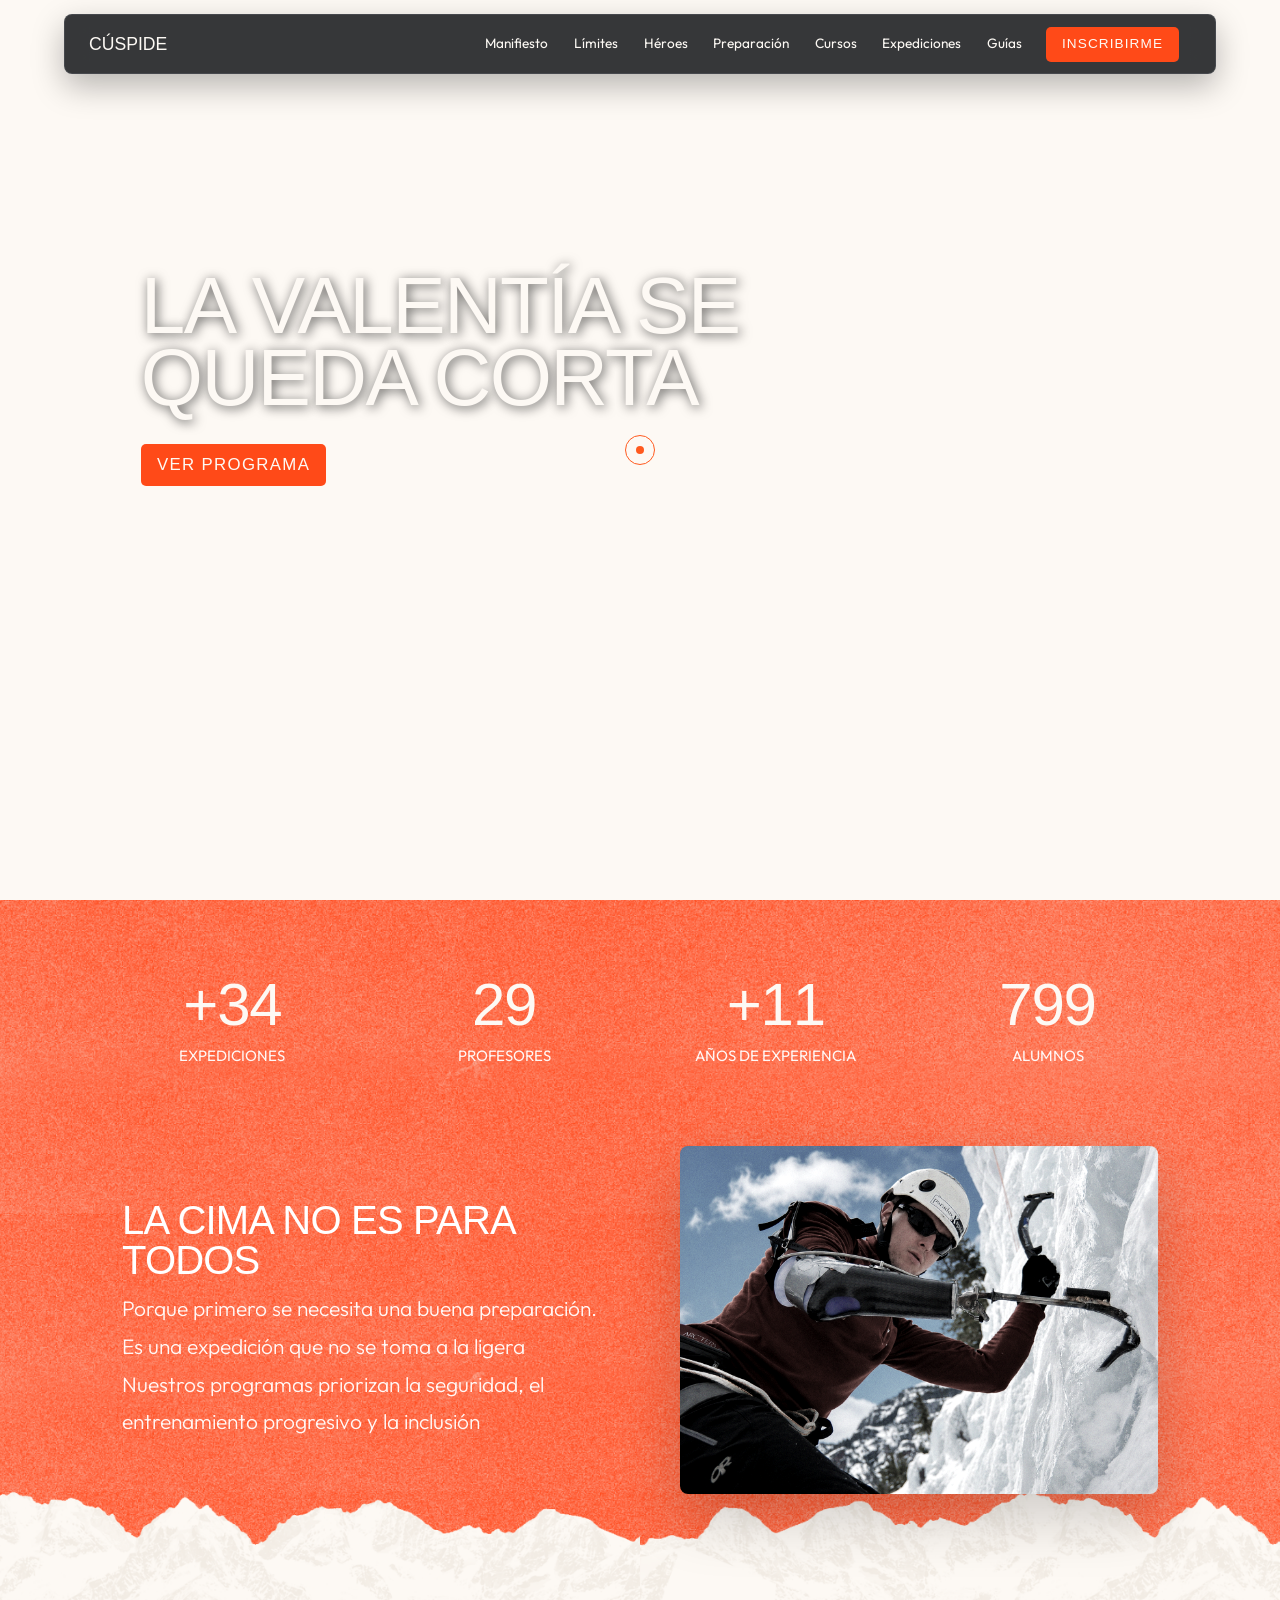
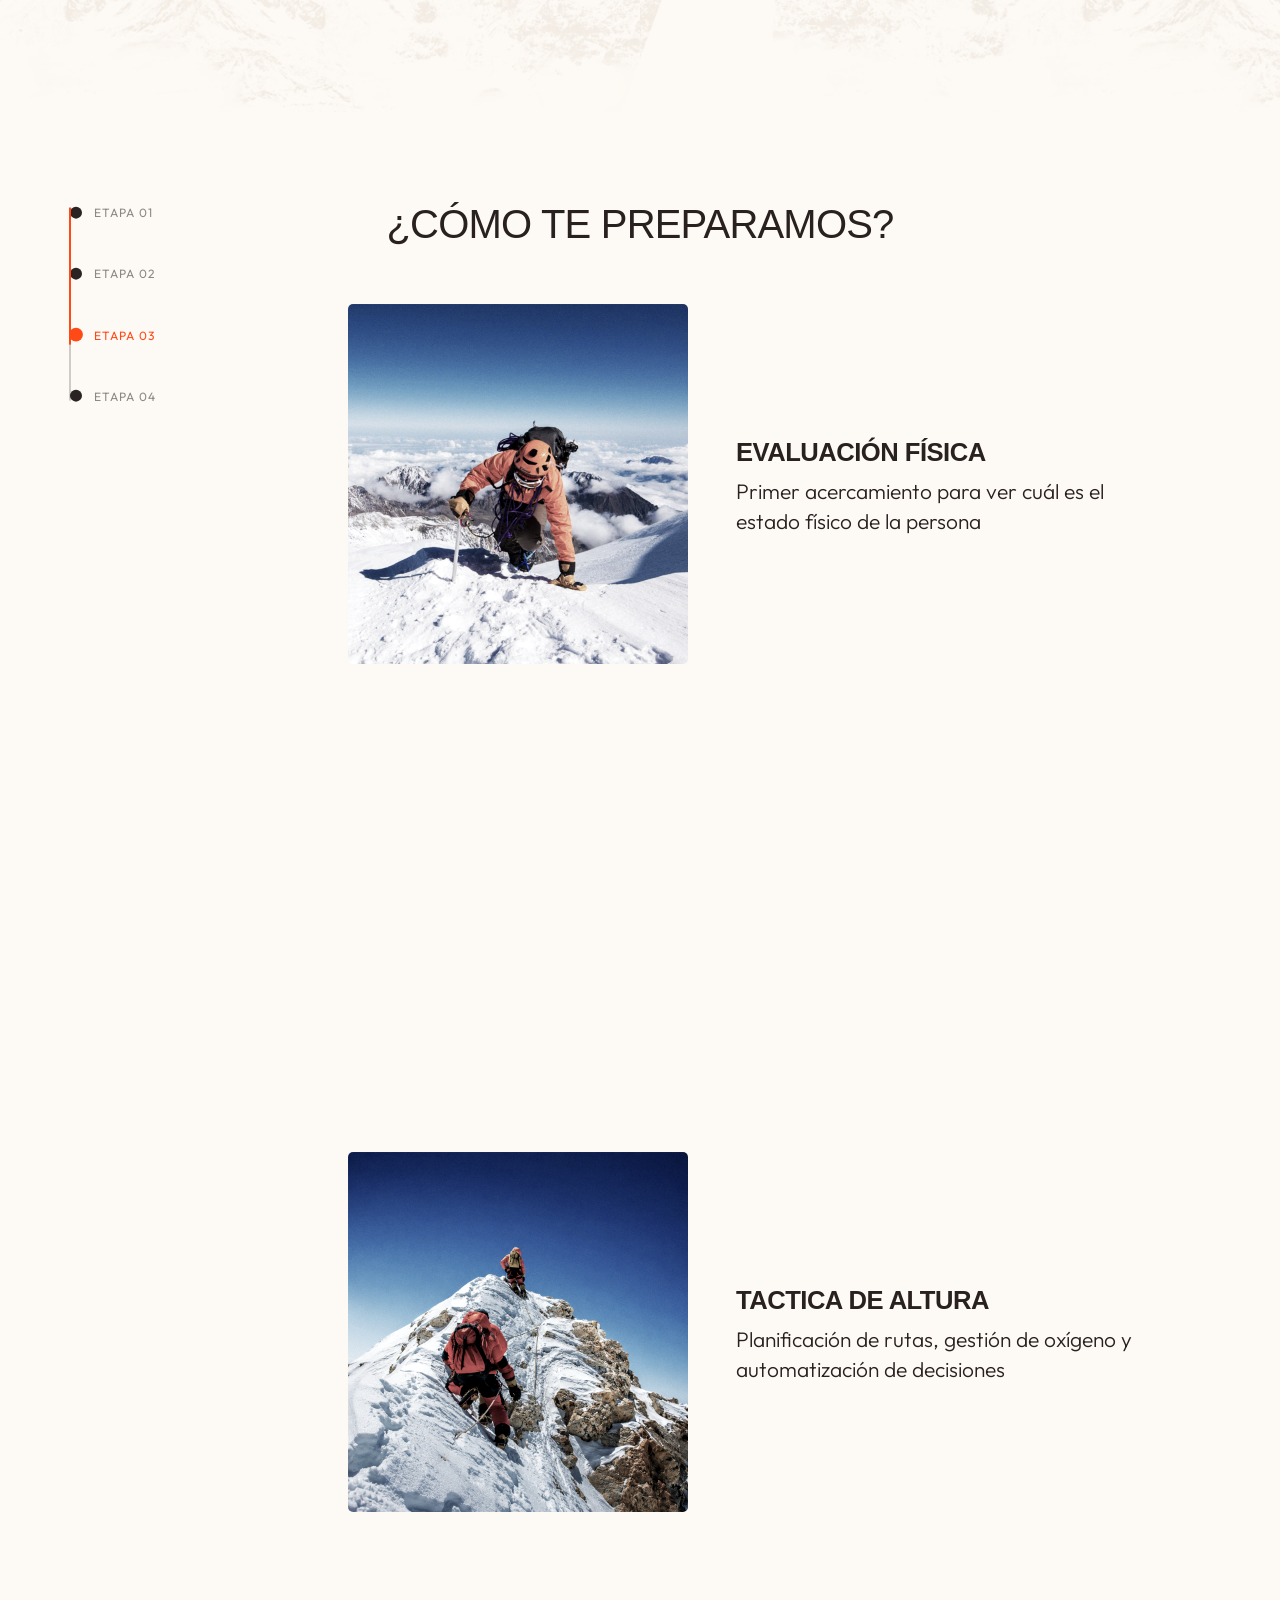
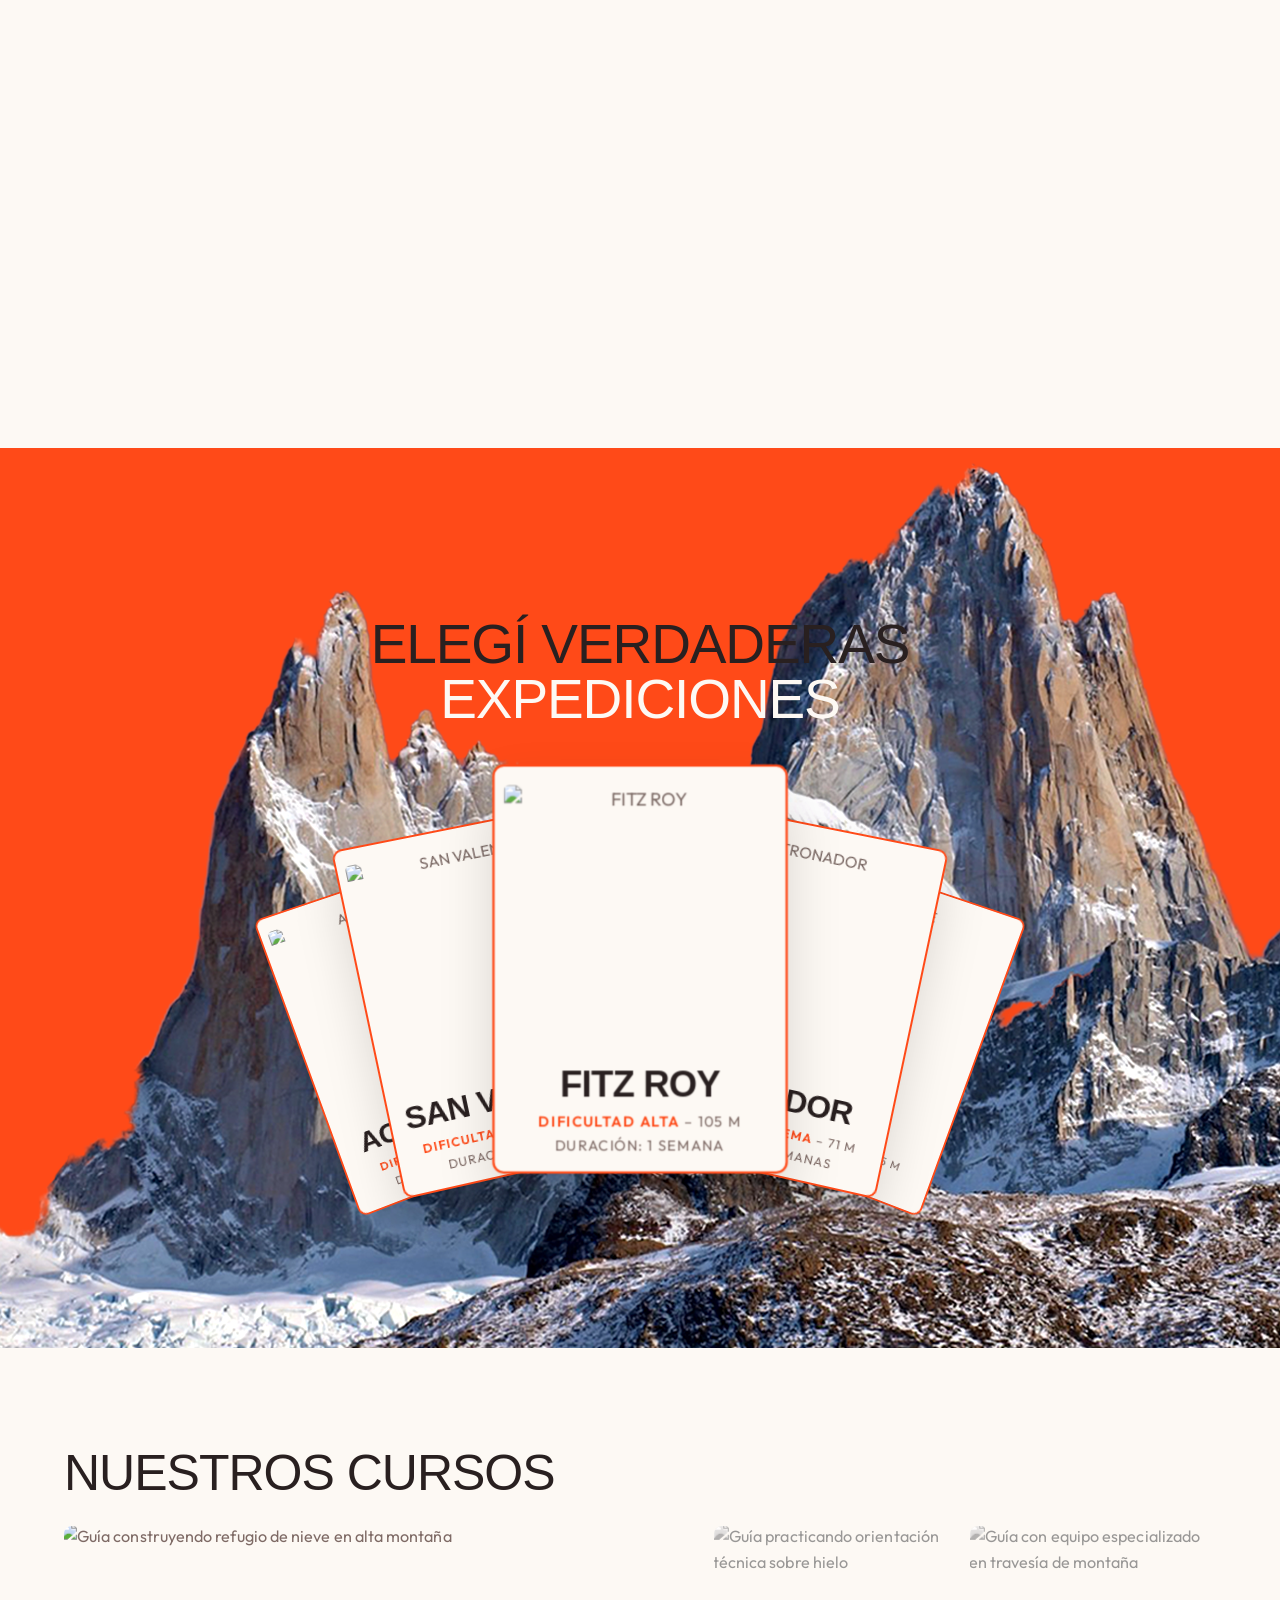
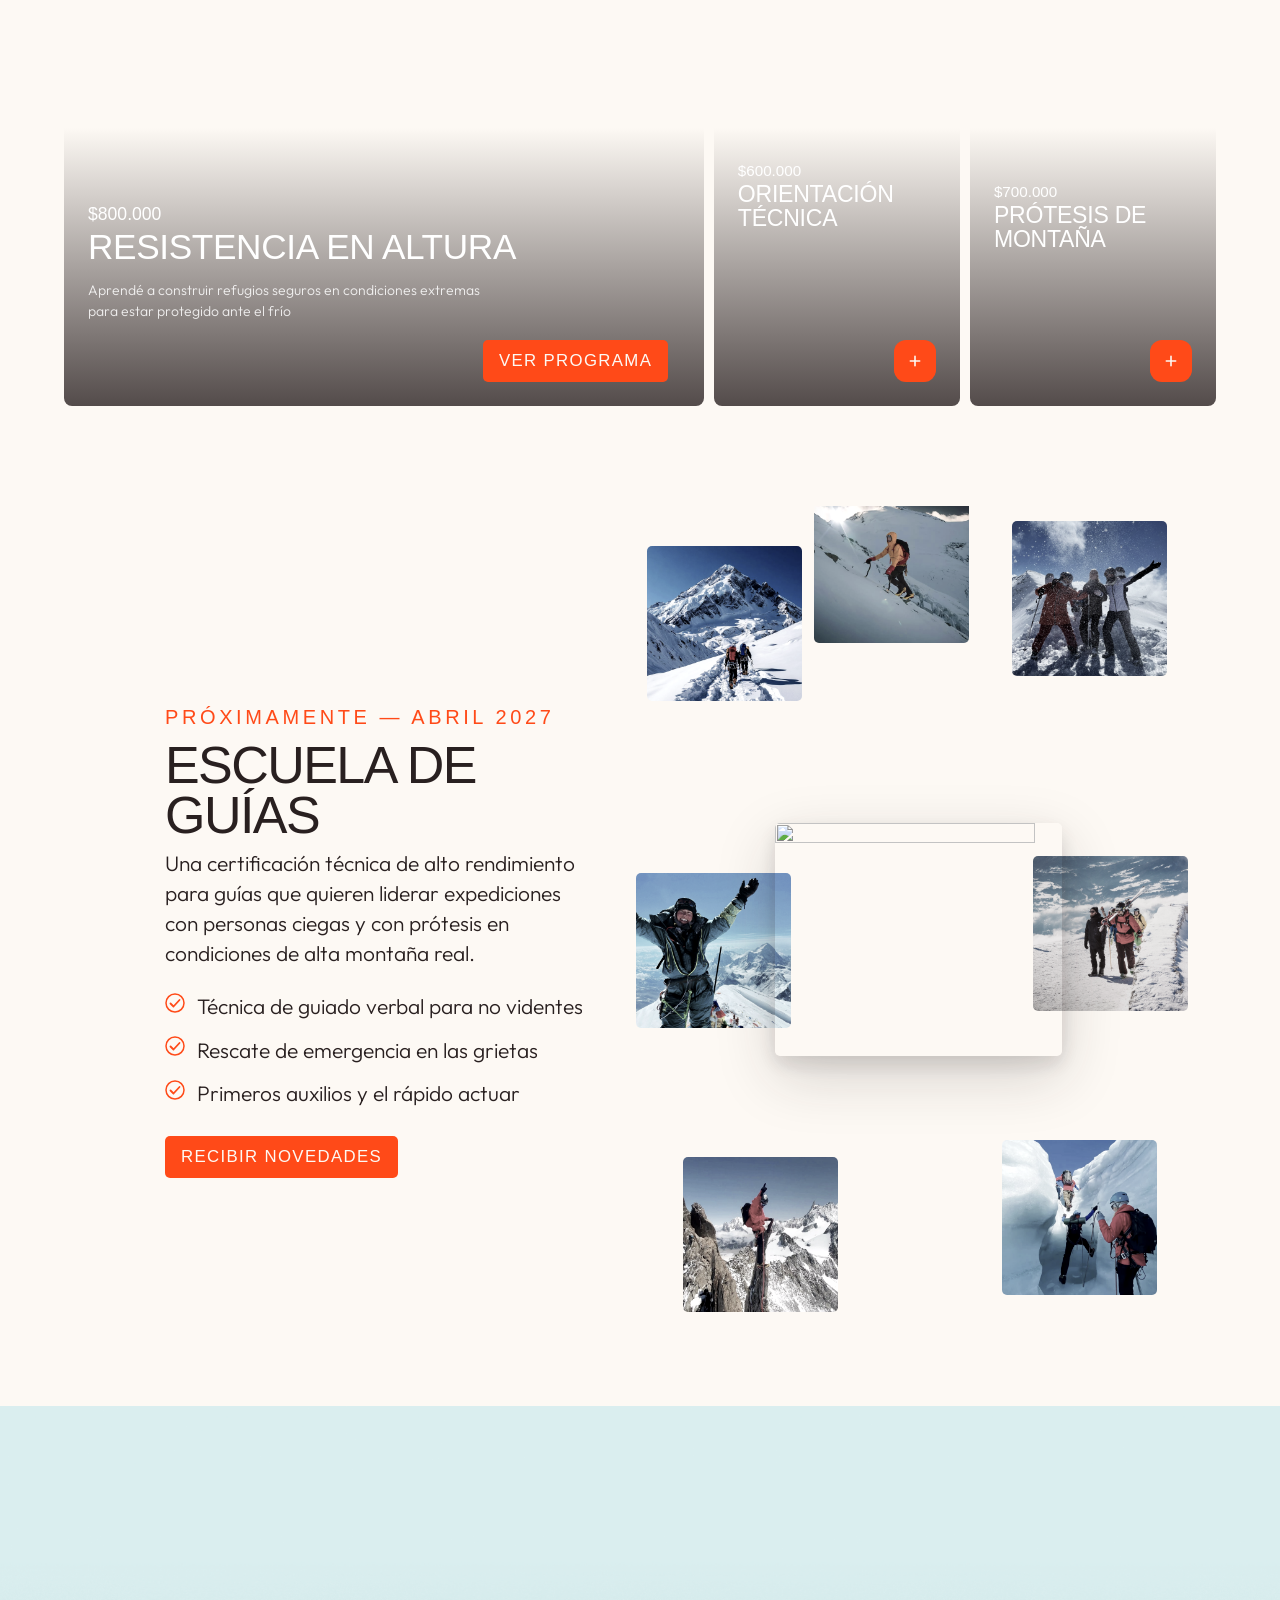
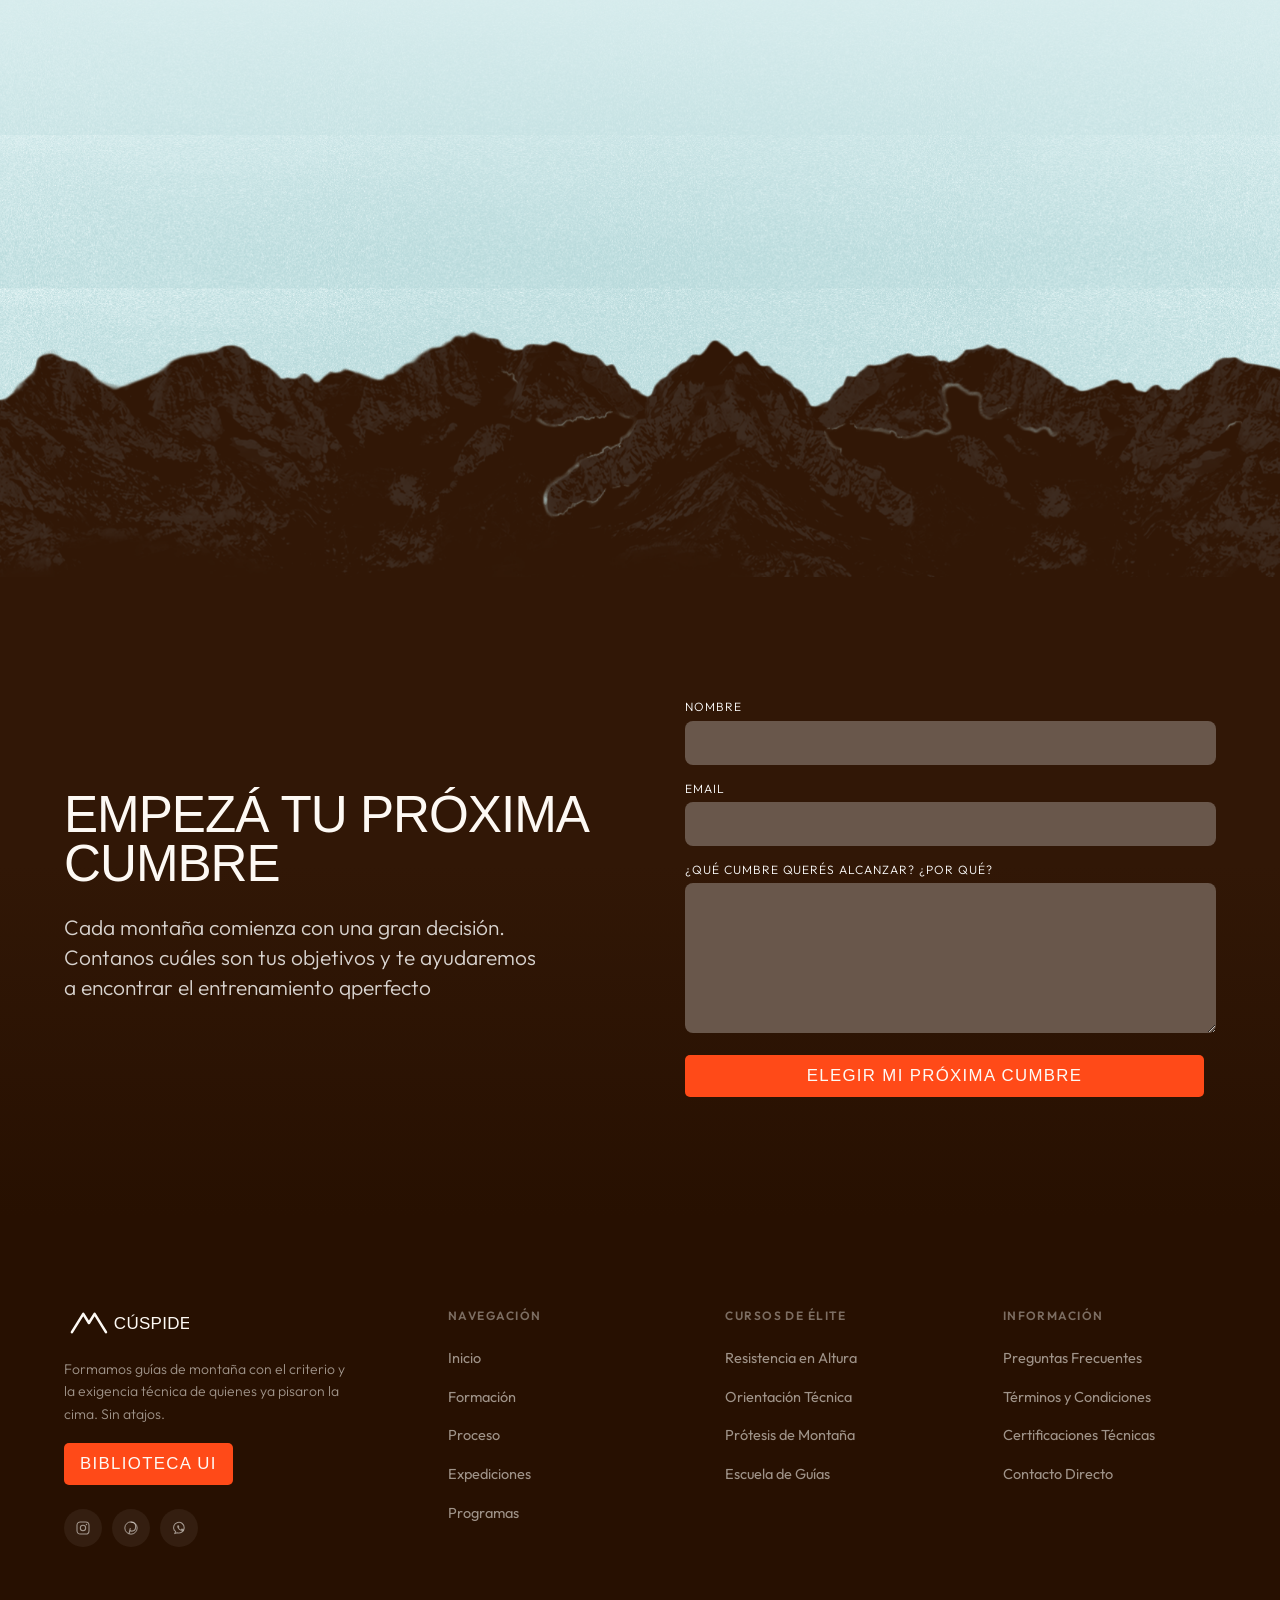
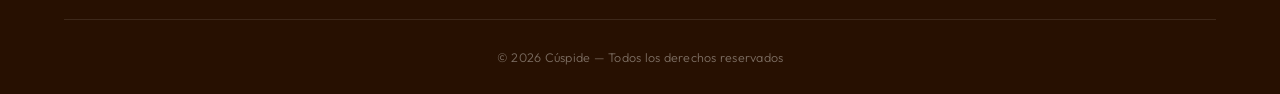
==== commit 2c4dc10e: "dvsdf dfsd" ====
--- a/index.html
+++ b/index.html
@@ -100,29 +100,7 @@
 
             <div class="cuspide-home-intro__counter-item">
 
-                <h2 class="counter" data-target="15" data-prefix="+">0</h2>
-
-                <p>
-                    EXPEDICIONES<br>
-                    POR AÑO
-                </p>
-
-            </div>
-
-            <div class="cuspide-home-intro__counter-item">
-
-                <h2 class="counter" data-target="30">0</h2>
-
-                <p>
-                    PROFESORES<br>
-                    EXPERIMENTADOS
-                </p>
-
-            </div>
-
-            <div class="cuspide-home-intro__counter-item">
-
-                <h2 class="counter" data-target="50" data-prefix="+">0</h2>
+                <h2 class="counter" data-target="35" data-prefix="+">0</h2>
 
                 <p>
                     EXPEDICIONES
@@ -132,6 +110,27 @@
 
             <div class="cuspide-home-intro__counter-item">
 
+                <h2 class="counter" data-target="30">0</h2>
+
+                <p>
+                    PROFESORES<br>
+                    
+                </p>
+
+            </div>
+
+            <div class="cuspide-home-intro__counter-item">
+
+                <h2 class="counter" data-target="12" data-prefix="+">0</h2>
+
+                <p>
+                    AÑOS DE EXPERIENCIA
+                </p>
+
+            </div>
+
+            <div class="cuspide-home-intro__counter-item">
+
                 <h2 class="counter" data-target="800">0</h2>
 
                 <p>
@@ -152,30 +151,22 @@
             <div class="cuspide-home-intro__content">
 
                 <h2>
-                    TODOS
-                    JUNTOS
+                    LA CIMA NO ES PARA TODOS
                 </h2>
 
                   <!-- Texto para desktop -->
   <p class="intro-text intro-text--desktop">
-    Creemos que la montaña es un espacio para todas las personas.
-    Nuestros programas priorizan la seguridad, el entrenamiento progresivo y la inclusión.
+    Porque primero se necesita una buena preparación. <br> Es una expedición que no se toma a la ligera
   </p>
 
   <!-- Texto alternativo para mobile -->
   <p class="intro-text intro-text--mobile">
-    La montaña no es para todos, pero si hay valentía.
+    Porque primero se necesita una buena preparación. No es un tour, es una expedición pesada
   </p>
 
                 <p class="intro-text intro-text--desktop">
-  Más que preparar una expedición, buscamos construir confianza,
-  autonomía y experiencias que puedan disfrutarse sin límites.
+  Nuestros programas priorizan la seguridad, el entrenamiento progresivo y la inclusión
 </p>
-
-<p class="intro-text intro-text--mobile">
-  Buscamos confianza y experiencias sin límites.
-</p>
-
 
             </div>
 
@@ -269,8 +260,7 @@
                     </h3>
 
                     <p class="metodo-desc metodo-desc--desktop">
-      Ejercicios de fuerza y movilidad para tolerar
-      el entorno.
+      Primer acercamiento para ver cuál es el estado físico de la persona
     </p>
 
                 </div>
@@ -294,8 +284,8 @@
                     </h3>
 
                     <p class="metodo-desc metodo-desc--desktop">
-                        Despliegue de resistencia cardiovascular
-                        y optimización biomecánica.
+                              Ejercicios de fuerza y movilidad para tolerar los desafíos en cualquier entorno
+
                       
                     </p>
 
@@ -344,8 +334,7 @@
                     </h3>
 
                     <p class="metodo-desc metodo-desc--desktop">
-                        El momento donde la preparación
-                        anula cualquier margen de error.
+                        El momento donde la preparación se pone a prueba y no hay lugar al error
                     </p>
 
                 </div>
@@ -383,7 +372,7 @@
 
   <div class="expediciones-inner">
     <h2 id="expDeckTitle" class="expediciones-headline expediciones-headline--desktop">
-  ELEGÍ LAS VERDADERAS <br>
+  ELEGÍ VERDADERAS <br>
   <span>EXPEDICIONES</span>
 </h2>
 
@@ -431,7 +420,7 @@
 
           <p class="cuspide-courses-catalog__card-description">
             Aprendé a construir refugios seguros en condiciones extremas
-            para mantenerte protegido ante el frío.
+            para estar protegido ante el frío
           </p>
 
           <div class="cuspide-courses-catalog__card-footer">
@@ -512,8 +501,7 @@
           </div>
 
           <p class="cuspide-courses-catalog__card-description">
-            Equipamiento y técnica adaptada para travesías de montaña
-            con prótesis, junto a guías especializados
+            Tecnicas de reparacion urgente o perfeccionamiento de protesis
           </p>
 
           <div class="cuspide-courses-catalog__card-footer">
@@ -579,7 +567,7 @@
       <polyline points="5.5,10.5 8.5,13.5 14.5,7" stroke="currentColor" stroke-width="1.8" stroke-linecap="round" stroke-linejoin="round"/>
     </svg>
     <!-- Texto para desktop -->
-    <p class="academy-feature academy-feature--desktop">Técnica de guiado verbal para escalada ciega</p>
+    <p class="academy-feature academy-feature--desktop">Técnica de guiado verbal para no videntes</p>
     <!-- Texto alternativo para mobile -->
     <p class="academy-feature academy-feature--mobile">Guiado verbal inclusivo</p>
   </li>
@@ -589,7 +577,7 @@
       <circle cx="10" cy="10" r="9" stroke="currentColor" stroke-width="1.5"/>
       <polyline points="5.5,10.5 8.5,13.5 14.5,7" stroke="currentColor" stroke-width="1.8" stroke-linecap="round" stroke-linejoin="round"/>
     </svg>
-    <p class="academy-feature academy-feature--desktop">Rescate de emergencia en grietas</p>
+    <p class="academy-feature academy-feature--desktop">Rescate de emergencia en las grietas</p>
     <p class="academy-feature academy-feature--mobile">Rescate en grietas</p>
   </li>
 
@@ -598,7 +586,7 @@
       <circle cx="10" cy="10" r="9" stroke="currentColor" stroke-width="1.5"/>
       <polyline points="5.5,10.5 8.5,13.5 14.5,7" stroke="currentColor" stroke-width="1.8" stroke-linecap="round" stroke-linejoin="round"/>
     </svg>
-    <p class="academy-feature academy-feature--desktop">Primeros auxilios</p>
+    <p class="academy-feature academy-feature--desktop">Primeros auxilios y el rápido actuar</p>
     <p class="academy-feature academy-feature--mobile">Auxilios básicos</p>
   </li>
 </ul>
@@ -684,9 +672,7 @@
                         <span class="conquistadores__quote">“</span>
 
                         <p>
-                            Aquí no hay concesiones ni compasión.
-                            Lo que se gana no es una foto en la cima,
-                            es la certeza.
+                            El curso estuvo buenísimo, aprendí cosas que nunca había probado en montaña
                         </p>
 
                     </blockquote>
@@ -722,9 +708,7 @@
                         <span class="conquistadores__quote">“</span>
 
                         <p>
-                            Aquí no hay concesiones ni compasión.
-                            Lo que se gana no es una foto en la cima,
-                            es la certeza.
+                            Los profes explican claro y siempre están atentos a que nadie se quede atrás
                         </p>
 
                     </blockquote>
@@ -757,9 +741,7 @@
                         <span class="conquistadores__quote">“</span>
 
                         <p>
-                            Aquí no hay concesiones ni compasión.
-                            Lo que se gana no es una foto en la cima,
-                            es la certeza.
+                           La expedición fue intensa, pero al final me sentí más seguro de lo que pensaba
                         </p>
 
                     </blockquote>
@@ -792,9 +774,7 @@
                         <span class="conquistadores__quote">“</span>
 
                         <p>
-                            Aquí no hay concesiones ni compasión.
-                            Lo que se gana no es una foto en la cima,
-                            es la certeza.
+                           Me gustó que todo lo que vimos se podía aplicar al momento, nada de teoría aburrida
                         </p>
 
                     </blockquote>
@@ -827,9 +807,7 @@
                         <span class="conquistadores__quote">“</span>
 
                         <p>
-                            Aquí no hay concesiones ni compasión.
-                            Lo que se gana no es una foto en la cima,
-                            es la certeza.
+                            El grupo fue muy buena onda, y los guías nos hicieron sentir acompañados todo el tiempo
                         </p>
 
                     </blockquote>
@@ -870,9 +848,7 @@
                         <span class="conquistadores__quote">“</span>
 
                         <p>
-                            Aquí no hay concesiones ni compasión.
-                            Lo que se gana no es una foto en la cima,
-                            es la certeza.
+                            El curso estuvo buenísimo, aprendí cosas que nunca había probado en montaña
                         </p>
 
                     </blockquote>
@@ -905,9 +881,7 @@
                         <span class="conquistadores__quote">“</span>
 
                         <p>
-                            Aquí no hay concesiones ni compasión.
-                            Lo que se gana no es una foto en la cima,
-                            es la certeza.
+                            Los profes explican claro y siempre están atentos a que nadie se quede atrás
                         </p>
 
                     </blockquote>
@@ -940,9 +914,7 @@
                         <span class="conquistadores__quote">“</span>
 
                         <p>
-                            Aquí no hay concesiones ni compasión.
-                            Lo que se gana no es una foto en la cima,
-                            es la certeza.
+                            La expedición fue intensa, pero al final me sentí más seguro de lo que pensaba
                         </p>
 
                     </blockquote>
@@ -975,9 +947,7 @@
                         <span class="conquistadores__quote">“</span>
 
                         <p>
-                            Aquí no hay concesiones ni compasión.
-                            Lo que se gana no es una foto en la cima,
-                            es la certeza.
+                            Me gustó que todo lo que vimos se podía aplicar al momento, nada de teoría aburrida
                         </p>
 
                     </blockquote>
@@ -1010,9 +980,7 @@
                         <span class="conquistadores__quote">“</span>
 
                         <p>
-                            Aquí no hay concesiones ni compasión.
-                            Lo que se gana no es una foto en la cima,
-                            es la certeza.
+                            El grupo fue muy buena onda, y los guías nos hicieron sentir acompañados todo el tiempo.
                         </p>
 
                     </blockquote>
@@ -1056,33 +1024,11 @@
                 <span>PRÓXIMA CUMBRE</span>
             </h2>
             <p>
-                Cada montaña comienza con una decisión.
+                Cada montaña comienza con una gran decisión.
                 Contanos cuáles son tus objetivos y te ayudaremos
-                a encontrar el entrenamiento que mejor se adapte a vos.
+                a encontrar el entrenamiento qperfecto
             </p>
-            <div class="cuspide-conversion-zone__checkbox-group">
-                <label class="cuspide-checkbox">
-                    <input type="checkbox">
-                    <span class="cuspide-checkbox__mark"></span>
-                    <span class="cuspide-checkbox__text">
-                        Quiero prepararme físicamente.
-                    </span>
-                </label>
-                <label class="cuspide-checkbox">
-                    <input type="checkbox">
-                    <span class="cuspide-checkbox__mark"></span>
-                    <span class="cuspide-checkbox__text">
-                        Busco un entrenamiento adaptado.
-                    </span>
-                </label>
-                <label class="cuspide-checkbox">
-                    <input type="checkbox">
-                    <span class="cuspide-checkbox__mark"></span>
-                    <span class="cuspide-checkbox__text">
-                        Quiero conocer el próximo curso disponible.
-                    </span>
-                </label>
-            </div>
+            
         </div>
         <!-- DERECHA -->
         <form class="cuspide-conversion-zone__form-block" novalidate>
@@ -1118,7 +1064,7 @@
             <div class="cuspide-field">
 
                 <label for="mensaje">
-                    ¿QUÉ CUMBRE QUERÉS ALCANZAR?
+                    ¿QUÉ CUMBRE QUERÉS ALCANZAR? ¿POR QUÉ?
                 </label>
 
                 <textarea
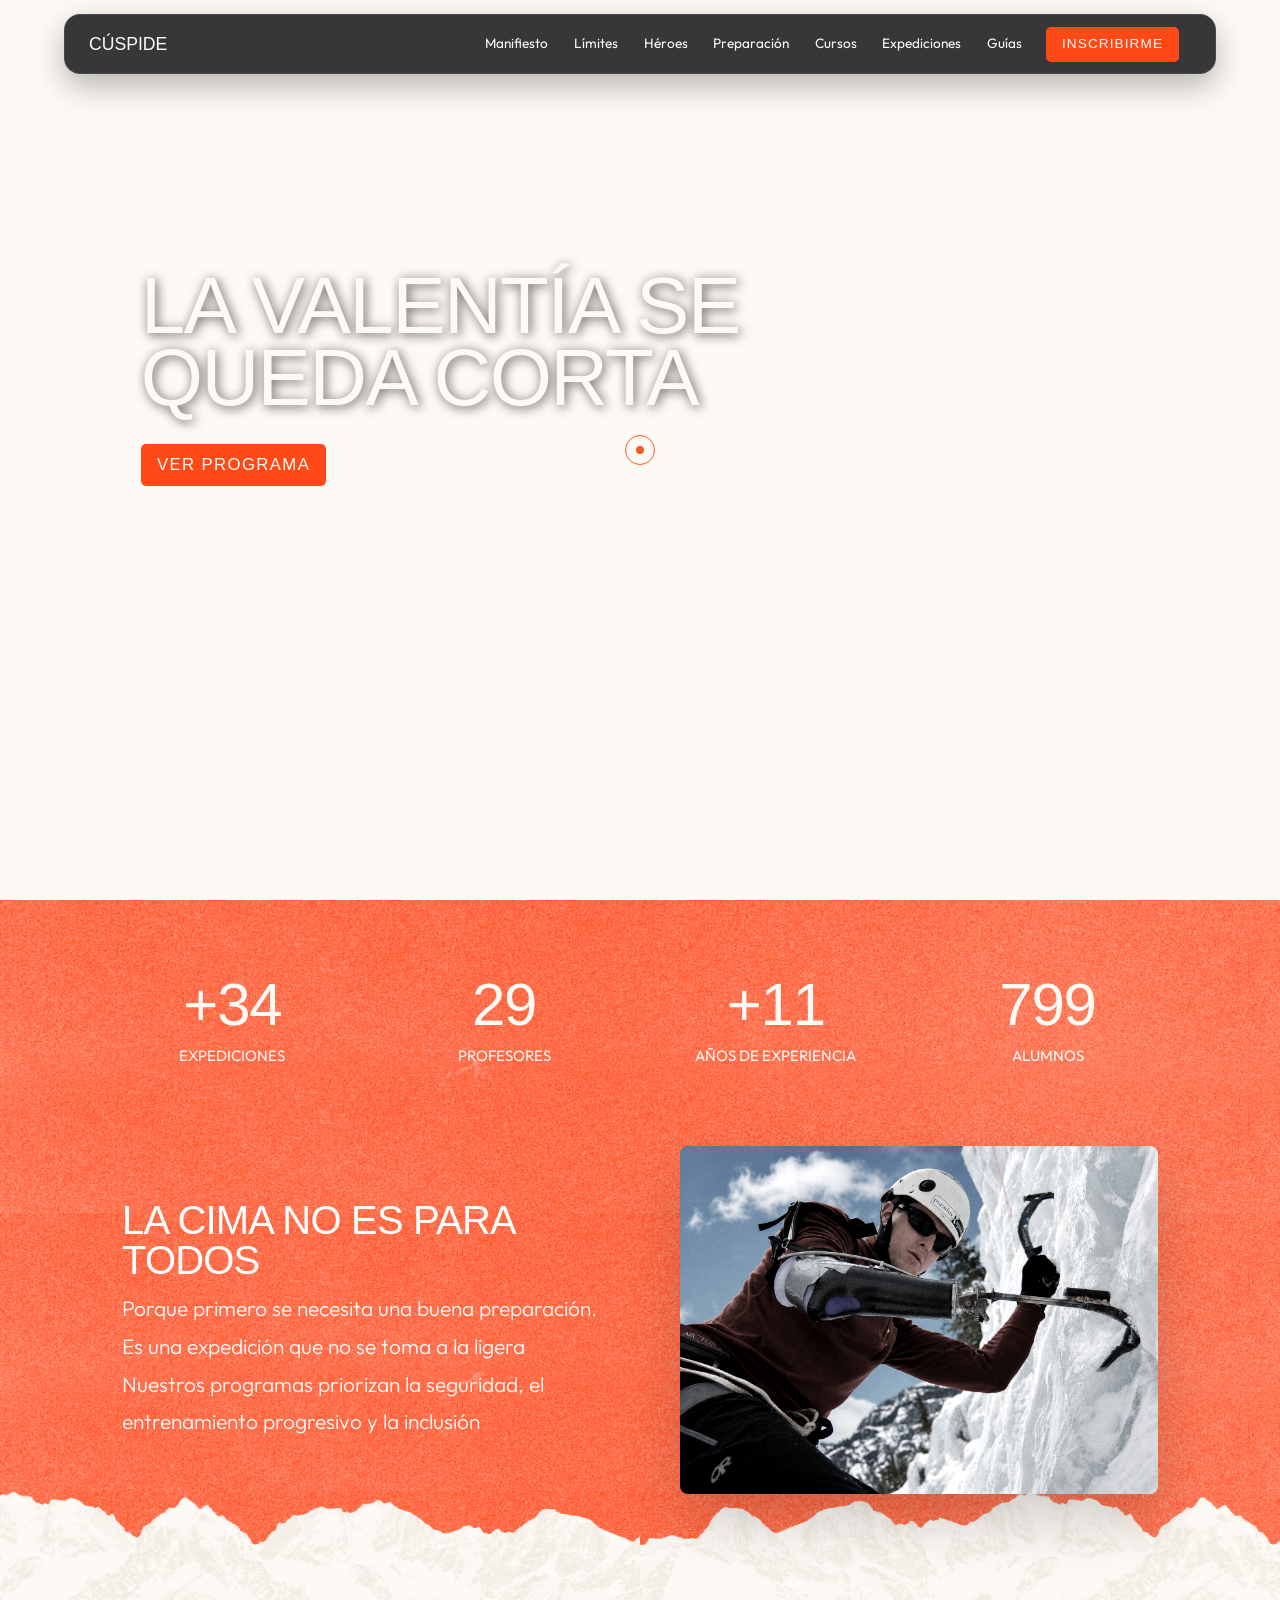
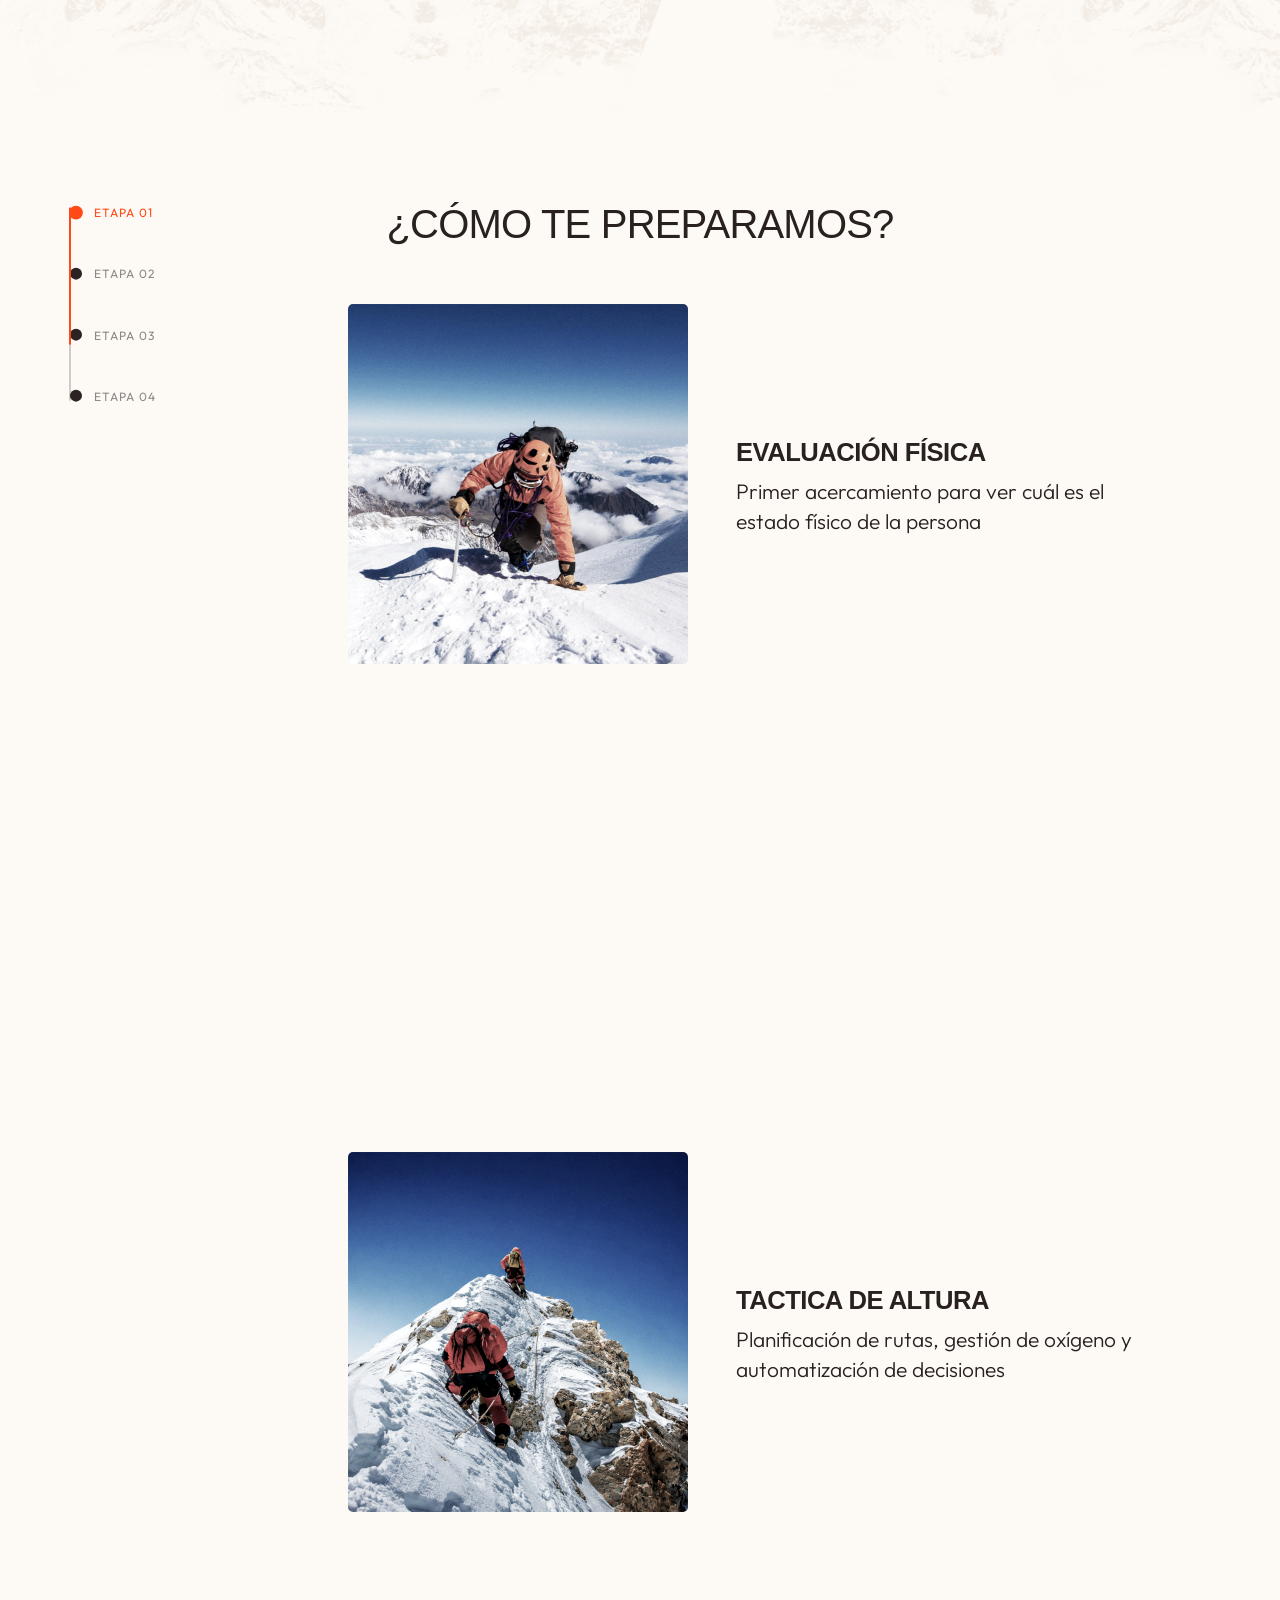
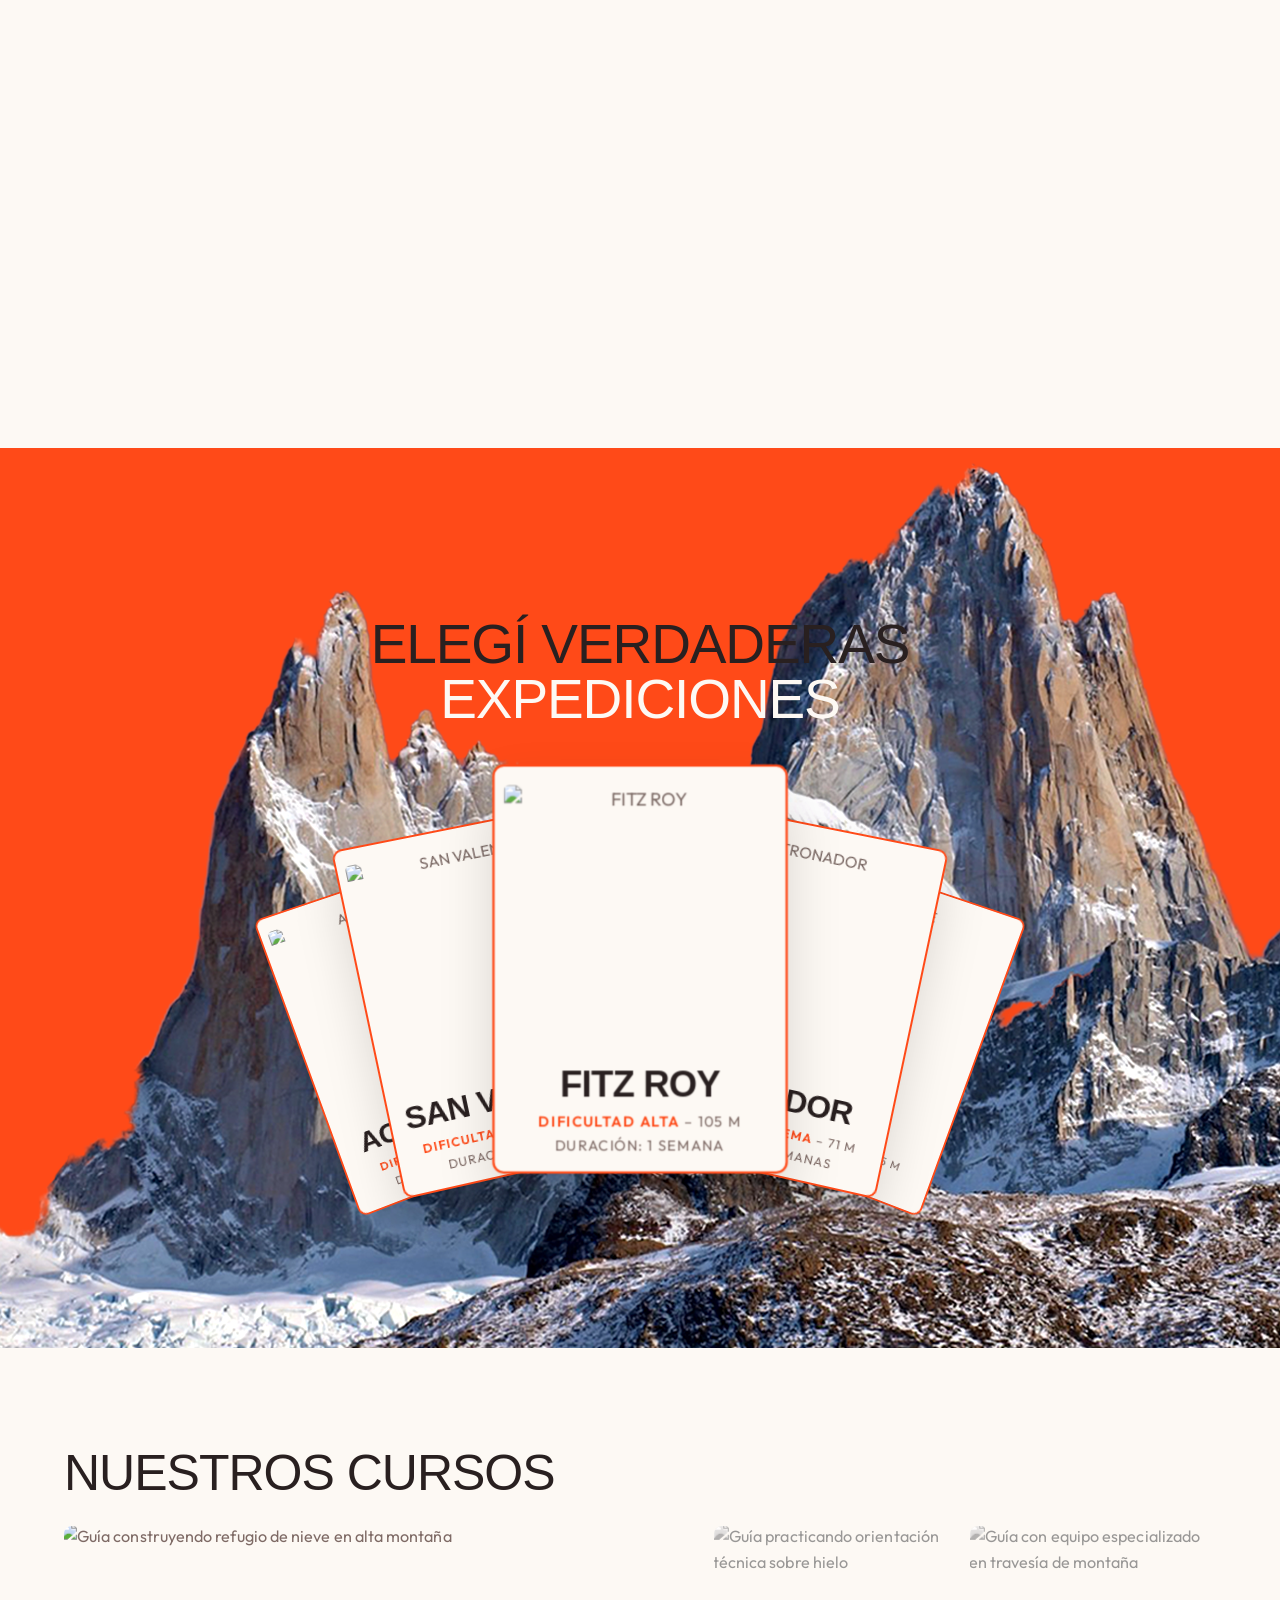
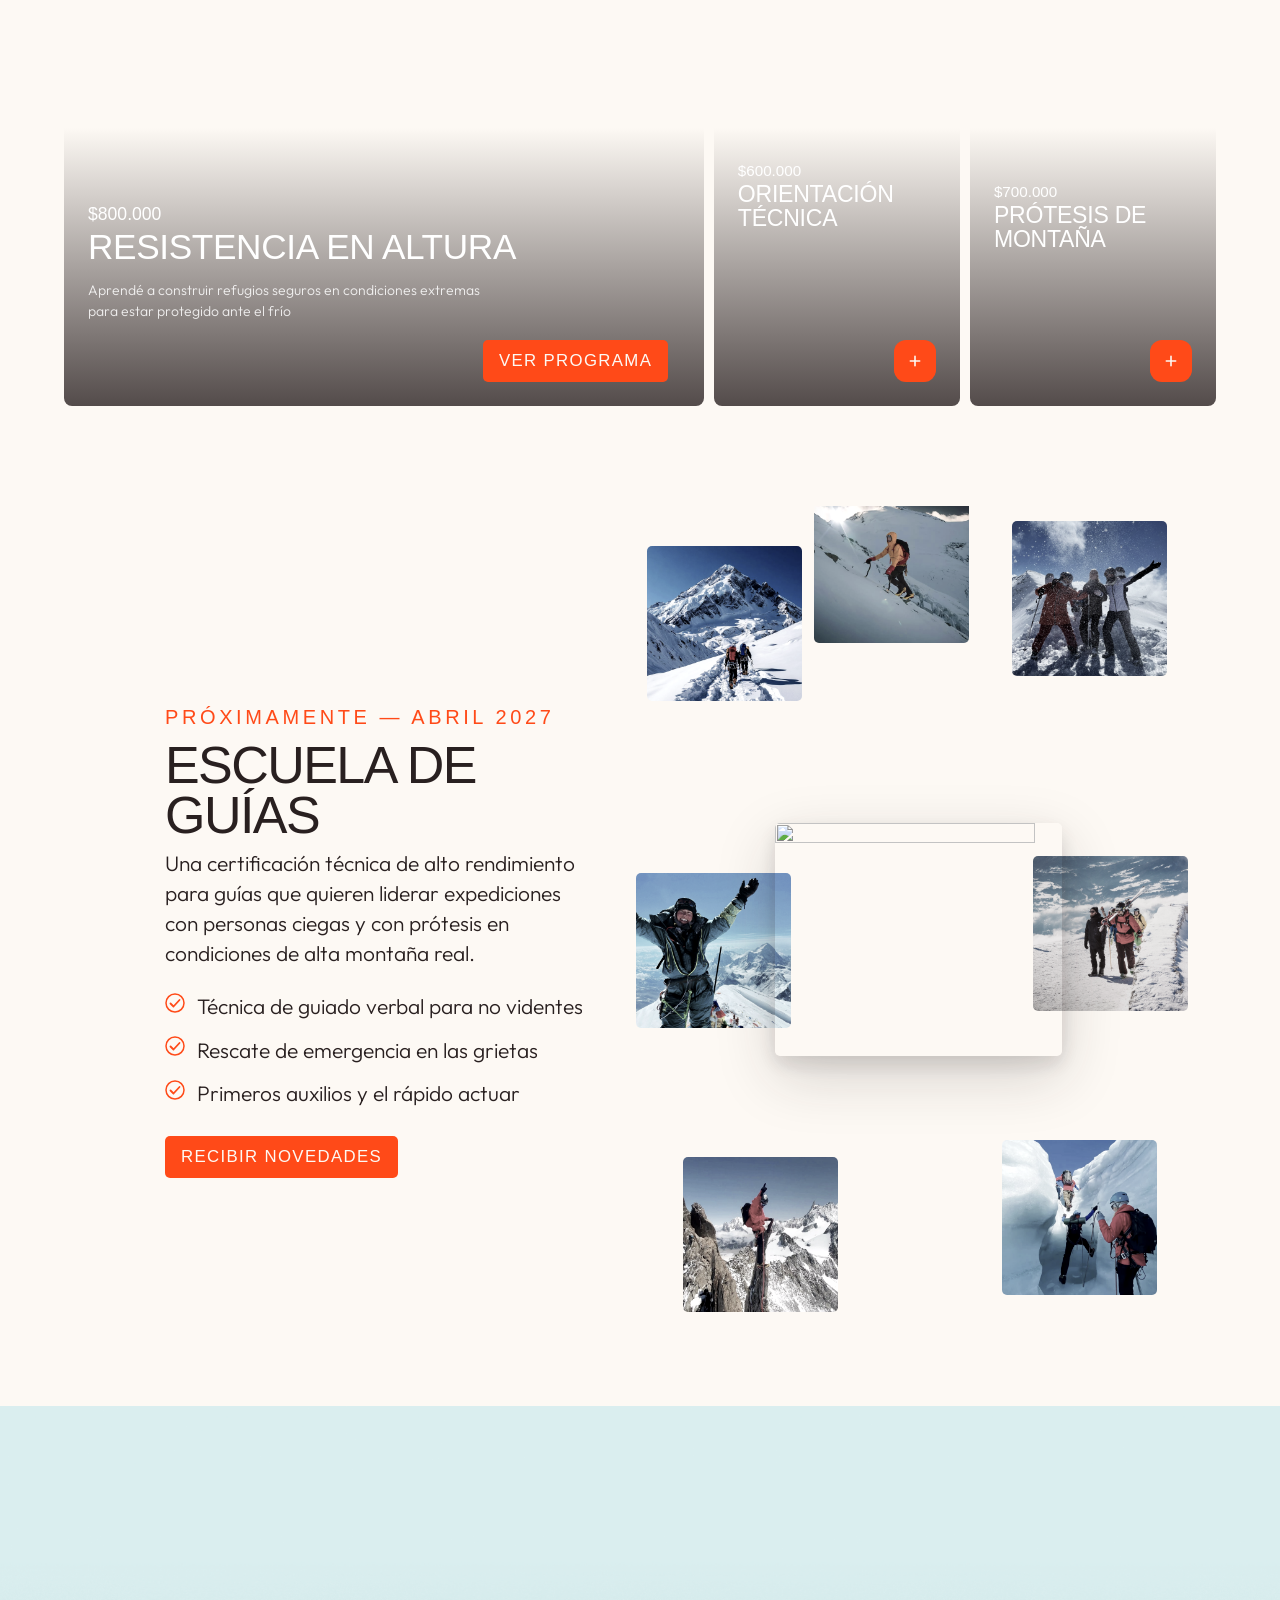
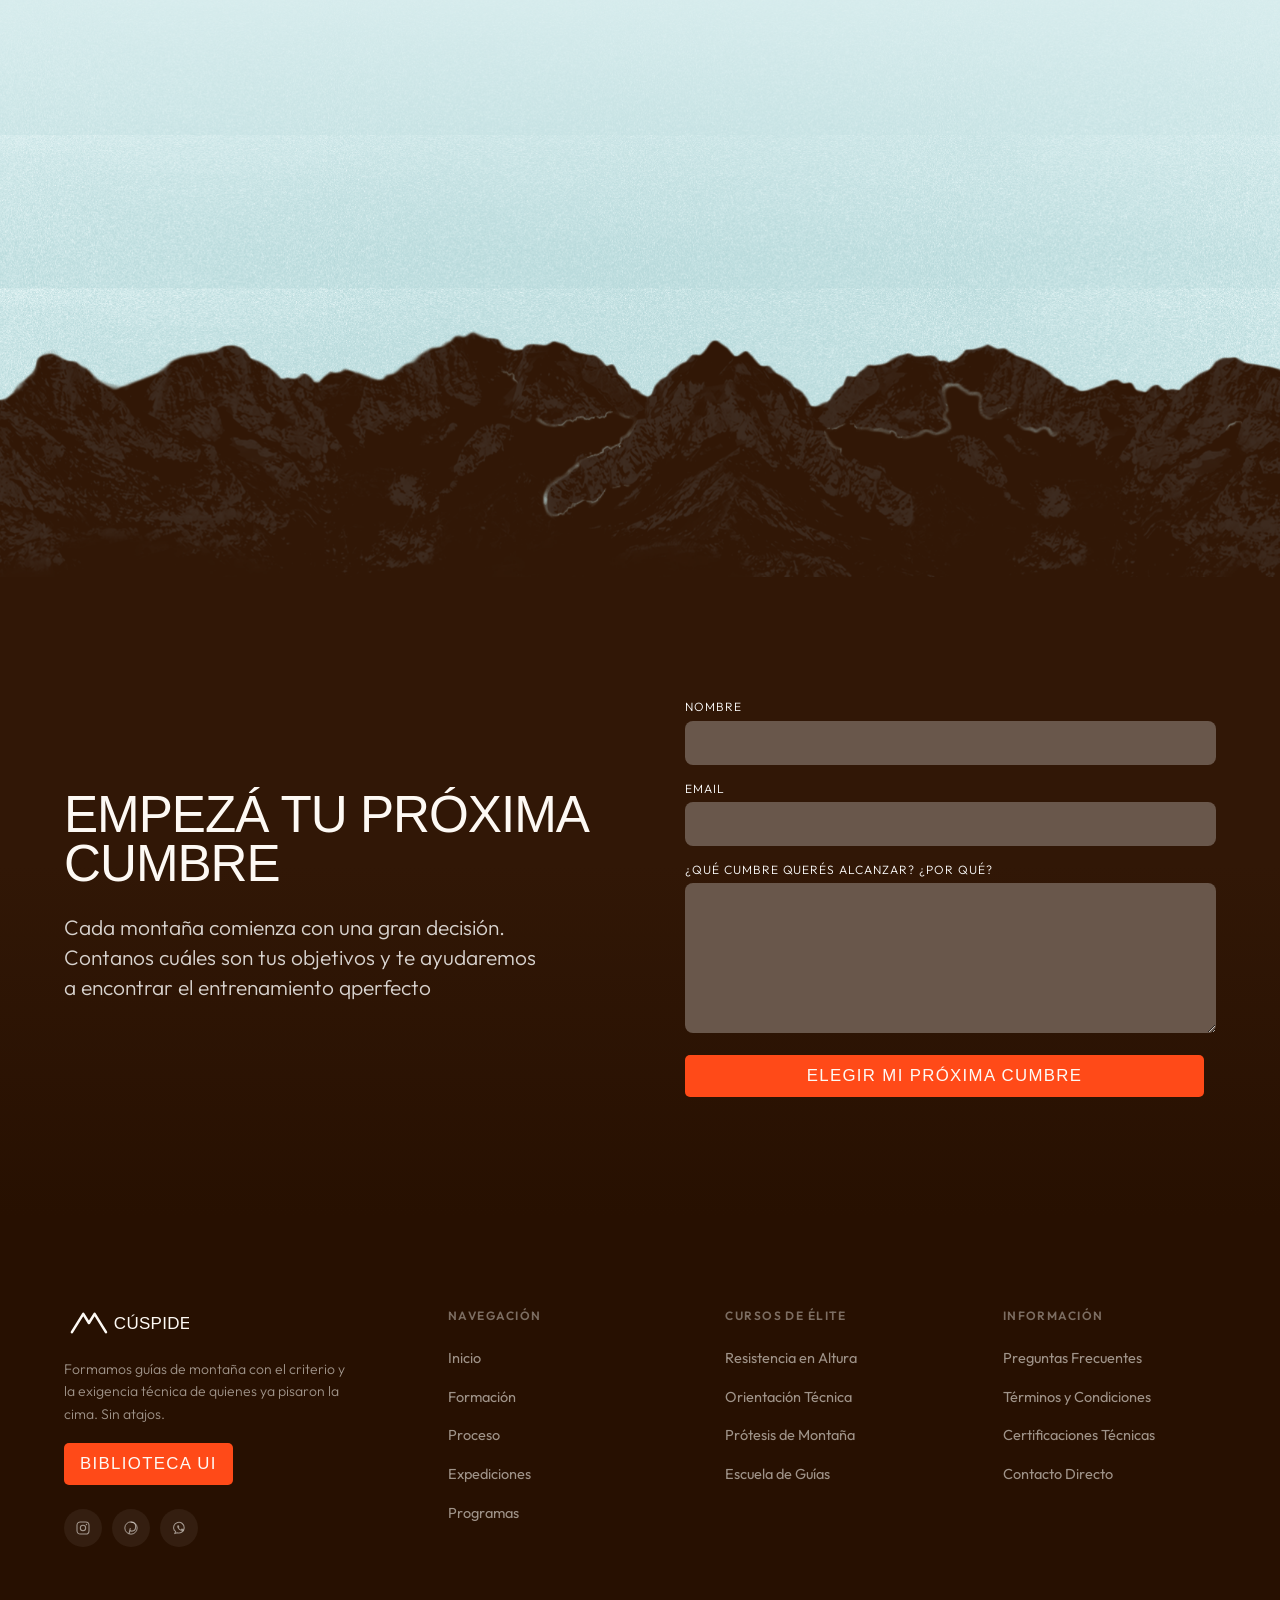
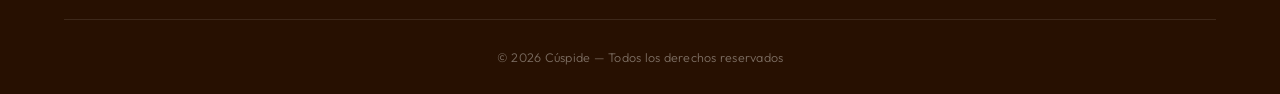
==== commit 0e435343: "ghd ffghfg" ====
--- a/index.html
+++ b/index.html
@@ -32,7 +32,8 @@
 <!-- ======================= HEADER ======================= -->
 <header class="site-header" id="top">
   <div class="header-inner">
-    <a class="brand" href="#top" aria-label="Cúspide, inicio">CÚSPIDE</a>
+    <a class="brand" href="index.html" aria-label="Cúspide, inicio">CÚSPIDE</a>
+
 
     <nav class="primary-nav" aria-label="Navegación principal">
       <button class="nav-toggle" id="navToggle" aria-expanded="false" aria-controls="navList">
@@ -50,10 +51,11 @@
       </ul>
     </nav>
 
-    <button  class= "cuspide-action-btn cuspide-action-btn--pyromountain header-cta" aria-pressed="false">
-      <span class="motion-dot" aria-hidden="true"></span>
-      <span > INSCRIBIRME</span>
-    </button>
+    <a href="#contacto" class="cuspide-action-btn cuspide-action-btn--pyromountain header-cta">
+  <span class="motion-dot" aria-hidden="true"></span>
+  <span>INSCRIBIRME</span>
+</a>
+
   </div>
 </header>
 
@@ -1103,9 +1105,9 @@
         de quienes ya pisaron la cima. Sin atajos.
       </p>
 
-      <button type="button" class="cuspide-action-btn cuspide-action-btn--pyromountain cuspide-terminal-footer__cta">
-        <span>BIBLIOTECA UI</span>
-      </button>
+      <a href="uikit.html" class="cuspide-action-btn cuspide-action-btn--pyromountain cuspide-terminal-footer__cta">
+  <span>BIBLIOTECA UI</span>
+</a>
 
       <div class="cuspide-terminal-footer__social">
         <a class="cuspide-terminal-footer__social-link" href="#" aria-label="Instagram de Cúspide">
--- a/css/style.css
+++ b/css/style.css
@@ -34,6 +34,7 @@
   --dur-base: .6s;
   --dur-slow: 1.1s;
 }
+
 
 /* ==========================================
    CÚSPIDE · CUSTOM AMBER CURSOR
@@ -5866,7 +5867,7 @@
 
 .cuspide-cross-sell__card-price {
   font-family: var(--font-mono);
-  font-size: clamp(.72rem, 1.1vw, .82rem);
+  font-size: 20px;
   font-weight: 600;
   letter-spacing: .1em;
   text-transform: uppercase;
@@ -6255,4 +6256,780 @@
 
 
    -------------------------------------------------------------------------- */
-   +   
+
+   
+/* ---------------------------------------------------------------------
+   HEADER / NAV — rectángulo flotante con auto-hide en scroll
+   --------------------------------------------------------------------- */
+
+/* Cápsula exterior: fija, transparente, sólo da el "aire" (gap) desde
+   los bordes. pointer-events:none para que el margen transparente no
+   bloquee clicks sobre lo que hay detrás; se reactiva en .header-inner. */
+.site-header {
+  position: fixed;
+  top: 0;
+  left: 0;
+  right: 0;
+  z-index: 100;
+  padding: 14px var(--pad) 0;
+  pointer-events: none;
+
+  transition: transform 450ms cubic-bezier(.25,1,.5,1);
+  will-change: transform;
+}
+
+/* Se esconde al bajar, reaparece al subir (clase controlada por JS) */
+.site-header.header--hidden {
+  transform: translateY(-130%);
+}
+
+/* El rectángulo flotante: sólido desde el inicio, sin fade-in por scroll */
+.header-inner {
+  position: relative;
+  pointer-events: auto;
+  max-width: var(--maxw);
+  margin: 0 auto;
+  height: 60px;
+  padding: 0 1.5rem;
+  border-radius: 16px;
+  display: flex;
+  align-items: center;
+  justify-content: space-between;
+  gap: 1.5rem;
+
+  background: rgba(10,13,16,.82);
+  backdrop-filter: blur(12px);
+  border: 1px solid rgba(140,151,160,.18);
+  box-shadow: 0 12px 32px rgba(0,0,0,.28);
+}
+
+.brand {
+  font-family: var(--font-display);
+  font-size: 1.1rem;
+  font-weight: 500;
+  color: var(--color-void);
+  white-space: nowrap;
+}
+
+.primary-nav {
+  flex: 1;
+  display: flex;
+  justify-content: flex-end;
+}
+
+.nav-list {
+  display: flex;
+  align-items: center;
+  gap: 1.6rem;
+  font-size: .85rem;
+}
+
+.nav-list a {
+  color: var(--color-void);
+  transition: color 0.3s ease;
+}
+
+.nav-list a:hover {
+  color: #FF9E95;
+}
+
+.nav-cta {
+  font-family: 'Montserrat', sans-serif;
+  color: #ff6b6b !important;
+  border: 1px solid #ff6b6b;
+  padding: .45rem 1rem;
+  border-radius: 2px;
+}
+
+/* Hamburguesa (con animación a "X" al abrir) */
+.nav-toggle {
+  background: none;
+  border: none;
+  cursor: pointer;
+  display: none; /* oculto en desktop */
+  padding: 8px;
+}
+
+.nav-toggle-bar {
+  width: 22px;
+  height: 2px;
+  background: var(--color-void);
+  display: block;
+  position: relative;
+  transition: background 0.3s ease;
+}
+
+.nav-toggle-bar::before,
+.nav-toggle-bar::after {
+  content: "";
+  width: 22px;
+  height: 2px;
+  background: var(--color-void);
+  position: absolute;
+  left: 0;
+  transition: transform 0.3s ease, top 0.3s ease;
+}
+
+.nav-toggle-bar::before { top: -7px; }
+.nav-toggle-bar::after { top: 7px; }
+
+/* Estado abierto: las 3 barras forman una X */
+.nav-toggle[aria-expanded="true"] .nav-toggle-bar {
+  background: transparent;
+}
+
+.nav-toggle[aria-expanded="true"] .nav-toggle-bar::before {
+  top: 0;
+  transform: rotate(45deg);
+}
+
+.nav-toggle[aria-expanded="true"] .nav-toggle-bar::after {
+  top: 0;
+  transform: rotate(-45deg);
+}
+
+/* Mobile */
+/* Ocultar botón en mobile */
+@media (max-width: 768px) {
+  .site-header .cuspide-action-btn {
+    display: none;
+  }
+}
+
+@media (max-width: 768px) {
+  .header-inner {
+    height: 56px;
+    padding: 0 1rem;
+  }
+
+  .nav-toggle {
+    display: block;
+  }
+
+  .primary-nav {
+    flex: none;
+  }
+
+  /* El menú cuelga del propio rectángulo (position:relative en .header-inner),
+     así siempre queda pegado justo debajo, sin importar el gap superior. */
+  .nav-list {
+    flex-direction: column;
+    align-items: flex-start;
+    padding: 1.25rem 1.5rem;
+    gap: 1rem;
+    background: rgba(10,13,16,.95);
+    backdrop-filter: blur(12px);
+    position: absolute;
+    top: calc(100% + 10px);
+    right: 0;
+    width: min(260px, 74vw);
+    border-radius: 16px;
+    border: 1px solid rgba(140,151,160,.18);
+    box-shadow: 0 16px 36px rgba(0,0,0,.32);
+
+    opacity: 0;
+    transform: translateY(-8px);
+    pointer-events: none;
+    transition: opacity 0.3s ease, transform 0.3s ease;
+  }
+
+  .nav-list.is-open {
+    opacity: 1;
+    transform: translateY(0);
+    pointer-events: auto;
+  }
+}
+
+@media (prefers-reduced-motion: reduce) {
+  .site-header,
+  .header-inner,
+  .nav-list,
+  .nav-toggle-bar,
+  .nav-toggle-bar::before,
+  .nav-toggle-bar::after {
+    transition: none !important;
+  }
+}
+/* ---------------------------------------------------------------------
+   SHARED SECTION LAYOUT
+   --------------------------------------------------------------------- */
+section{ padding: clamp(4rem, 10vh, 7rem) var(--pad); 
+margin-top: 0px; /* compensa la altura del header */}
+.section-grid{
+  max-width: var(--maxw);
+  margin: 0 auto;
+  display: grid;
+  grid-template-columns: 1.1fr .9fr;
+  gap: clamp(2rem, 6vw, 5rem);
+  align-items: center;
+}
+.section-copy p{ margin-bottom: 1.1rem; color: var(--color-ice-dim); }
+  
+.cuspide-uikit { background: var(--color-void); }
+
+/* ---------------------------------------------------------------------
+   HERO
+   --------------------------------------------------------------------- */
+.cuspide-uikit__hero {
+  background: linear-gradient(150deg, var(--color-ink) 0%, #1c1512 55%, #311706 100%);
+  padding: clamp(56px, 8vw, 96px) var(--pad) clamp(40px, 6vw, 64px);
+}
+
+.cuspide-uikit__hero-inner {
+  max-width: var(--maxw);
+  margin: 0 auto;
+}
+
+.cuspide-uikit__hero .eyebrow {
+  color: var(--color-ember);
+}
+
+.cuspide-uikit__hero-title {
+  font-family: var(--font-display);
+  text-transform: uppercase;
+  font-weight: 500;
+  line-height: .96;
+  letter-spacing: .01em;
+  font-size: clamp(2.4rem, 6vw, 4.2rem);
+  color: var(--color-void);
+  margin: 0 0 1.1rem;
+}
+
+.cuspide-uikit__hero-title span { color: var(--color-ember); }
+
+.cuspide-uikit__hero-desc {
+  font-family: var(--font-body);
+  font-weight: 300;
+  font-size: 16px;
+  line-height: 1.6;
+  color: rgba(253, 249, 244, .68);
+  max-width: 62ch;
+  margin: 0;
+}
+
+.cuspide-uikit__hero-desc code {
+  font-family: var(--font-body);
+  color: var(--color-void);
+  background: rgba(255, 255, 255, .1);
+  padding: .1em .4em;
+  border-radius: 4px;
+}
+
+/* ---------------------------------------------------------------------
+   NAV (sticky, scrollspy vía JS)
+   --------------------------------------------------------------------- */
+.cuspide-uikit__nav {
+  position: sticky;
+  top: 0;
+  z-index: 20;
+  background: var(--color-void);
+  border-bottom: 1px solid rgba(41, 32, 32, .08);
+}
+
+.cuspide-uikit__nav-inner {
+  max-width: var(--maxw);
+  margin: 0 auto;
+  padding: 0 var(--pad);
+  display: flex;
+  flex-wrap: wrap;
+  gap: 4px;
+  overflow-x: auto;
+}
+
+.cuspide-uikit__nav-link {
+  flex-shrink: 0;
+  padding: 16px 14px;
+  font-family: var(--font-body);
+  font-size: 12px;
+  font-weight: 600;
+  letter-spacing: .06em;
+  text-transform: uppercase;
+  color: var(--color-ice);
+  border-bottom: 2px solid transparent;
+  transition: color .2s ease, border-color .2s ease;
+}
+
+.cuspide-uikit__nav-link:hover { color: var(--color-ink); }
+
+.cuspide-uikit__nav-link.is-active {
+  color: var(--color-ember);
+  border-color: var(--color-ember);
+}
+
+/* ---------------------------------------------------------------------
+   SECCIONES
+   --------------------------------------------------------------------- */
+.cuspide-uikit__section {
+  padding: clamp(52px, 7vw, 88px) var(--pad);
+  scroll-margin-top: 64px;
+}
+
+.cuspide-uikit__section:nth-child(even) {
+  background: rgba(215, 237, 238, .28);
+}
+
+.cuspide-uikit__section-inner {
+  max-width: var(--maxw);
+  margin: 0 auto;
+}
+
+.cuspide-uikit__section-index {
+  display: block;
+  font-family: var(--font-body);
+  font-size: 11px;
+  font-weight: 700;
+  letter-spacing: .14em;
+  text-transform: uppercase;
+  color: var(--color-ember);
+  margin-bottom: .6rem;
+}
+
+.cuspide-uikit__section-title {
+  font-family: var(--font-display);
+  text-transform: uppercase;
+  font-weight: 500;
+  font-size: clamp(1.7rem, 3vw, 2.3rem);
+  color: var(--color-ink);
+  margin: 0 0 .85rem;
+}
+
+.cuspide-uikit__section-desc {
+  font-family: var(--font-body);
+  font-weight: 300;
+  font-size: 15px;
+  line-height: 1.6;
+  color: var(--color-ice);
+  max-width: 62ch;
+  margin: 0 0 2.4rem;
+}
+
+/* Nota / callout técnico (hallazgos del propio código fuente) */
+.cuspide-uikit__callout {
+  margin-top: 1.75rem;
+  padding: 14px 18px;
+  border-radius: 10px;
+  background: rgba(255, 74, 24, .07);
+  border: 1px solid rgba(255, 74, 24, .25);
+  font-family: var(--font-body);
+  font-size: 13.5px;
+  line-height: 1.55;
+  color: var(--color-ink);
+  max-width: 62ch;
+}
+
+.cuspide-uikit__callout strong { color: var(--color-ember); }
+
+.cuspide-uikit__callout code {
+  background: rgba(41, 32, 32, .08);
+  padding: .1em .35em;
+  border-radius: 4px;
+}
+
+/* ---------------------------------------------------------------------
+   01 — PALETA
+   --------------------------------------------------------------------- */
+.cuspide-uikit__swatch-grid {
+  display: grid;
+  grid-template-columns: repeat(5, 1fr);
+  gap: 14px;
+}
+
+.cuspide-uikit__swatch {
+  background: white;
+  border-radius: 12px;
+  overflow: hidden;
+  box-shadow: 0 4px 14px rgba(0, 0, 0, .04);
+}
+
+.cuspide-uikit__swatch-block {
+  height: 84px;
+}
+
+.cuspide-uikit__swatch-meta {
+  padding: 14px 14px 16px;
+}
+
+.cuspide-uikit__swatch-meta strong {
+  display: block;
+  font-family: var(--font-body);
+  font-size: 13.5px;
+  font-weight: 700;
+  color: var(--color-ink);
+  margin-bottom: 2px;
+}
+
+.cuspide-uikit__swatch-meta code {
+  display: block;
+  font-family: var(--font-body);
+  font-size: 12px;
+  color: var(--color-ember);
+  margin-bottom: 6px;
+}
+
+.cuspide-uikit__swatch-meta small {
+  display: block;
+  font-family: var(--font-body);
+  font-size: 11.5px;
+  line-height: 1.4;
+  color: var(--color-ice);
+}
+
+/* ---------------------------------------------------------------------
+   02 — TIPOGRAFÍA
+   --------------------------------------------------------------------- */
+.cuspide-uikit__type-row {
+  display: grid;
+  grid-template-columns: 240px 1fr;
+  gap: 32px;
+  align-items: center;
+  padding: 22px 0;
+  border-top: 1px solid rgba(41, 32, 32, .08);
+}
+
+.cuspide-uikit__type-row:last-child { border-bottom: 1px solid rgba(41, 32, 32, .08); }
+
+.cuspide-uikit__type-label strong {
+  display: block;
+  font-family: var(--font-body);
+  font-size: 13.5px;
+  font-weight: 700;
+  color: var(--color-ink);
+  margin-bottom: 3px;
+}
+
+.cuspide-uikit__type-label small {
+  display: block;
+  font-family: var(--font-body);
+  font-size: 11.5px;
+  color: var(--color-ice);
+}
+
+.cuspide-uikit__type-sample { min-width: 0; }
+.cuspide-uikit__type-sample p { margin: 0; }
+
+/* ---------------------------------------------------------------------
+   03 — BOTONES
+   --------------------------------------------------------------------- */
+.cuspide-uikit__btn-row {
+  display: flex;
+  flex-wrap: wrap;
+  align-items: center;
+  gap: 14px;
+  margin-bottom: 2rem;
+}
+
+.cuspide-uikit__btn-strip {
+  display: flex;
+  align-items: center;
+  justify-content: space-between;
+  flex-wrap: wrap;
+  gap: 14px;
+  padding: 28px var(--pad);
+  border-radius: 14px;
+  background: var(--color-ink);
+}
+
+/* Botón deshabilitado: no existe modificador propio en el sitio,
+   se documenta el patrón recomendado (opacity + pointer-events) */
+.cuspide-uikit__btn-disabled {
+  opacity: .4;
+  pointer-events: none;
+}
+
+/* ---------------------------------------------------------------------
+   04 — BADGES & PILLS
+   Componente nuevo (el sitio no tenía uno reutilizable): reusa
+   exactamente los mismos tokens de radio, color y tipografía UI.
+   --------------------------------------------------------------------- */
+.cuspide-uikit__badge-row {
+  display: flex;
+  flex-wrap: wrap;
+  align-items: center;
+  gap: 10px;
+  margin-bottom: 1.75rem;
+}
+
+.cuspide-ui-badge {
+  display: inline-flex;
+  align-items: center;
+  gap: 6px;
+  height: 30px;
+  padding: 0 14px;
+  border-radius: 999px;
+  font-family: var(--font-body);
+  font-size: 12px;
+  font-weight: 600;
+  letter-spacing: .04em;
+  text-transform: uppercase;
+  white-space: nowrap;
+}
+
+.cuspide-ui-badge--muted {
+  background: rgba(41, 32, 32, .06);
+  color: var(--color-ice);
+}
+
+.cuspide-ui-badge--outline {
+  background: transparent;
+  color: var(--color-ember);
+  border: 1.5px solid var(--color-ember);
+}
+
+.cuspide-ui-badge--solid {
+  background: var(--color-ember);
+  color: var(--color-void);
+}
+
+.cuspide-ui-badge--dark {
+  background: rgba(253, 249, 244, .1);
+  color: var(--color-void);
+}
+
+.cuspide-uikit__badge-strip {
+  padding: 22px var(--pad);
+  border-radius: 14px;
+  background: var(--color-ink);
+  display: flex;
+  gap: 10px;
+  flex-wrap: wrap;
+}
+
+/* ---------------------------------------------------------------------
+   05 — CARDS & STATS
+   --------------------------------------------------------------------- */
+.cuspide-uikit__stats-row {
+  display: grid;
+  grid-template-columns: repeat(4, 1fr);
+  gap: 12px;
+  margin-bottom: 2.4rem;
+}
+
+.cuspide-uikit__stat-pill {
+  background: var(--color-ember);
+  color: var(--color-void);
+  border-radius: 12px;
+  padding: 16px 14px;
+  text-align: center;
+}
+
+.cuspide-uikit__stat-pill strong {
+  display: block;
+  font-family: var(--font-display);
+  font-size: 1.3rem;
+  font-weight: 500;
+  color: var(--color-void);
+}
+
+.cuspide-uikit__stat-pill span {
+  display: block;
+  font-family: var(--font-body);
+  font-size: 10.5px;
+  font-weight: 700;
+  letter-spacing: .08em;
+  text-transform: uppercase;
+  color: rgba(253, 249, 244, .85);
+  margin-top: 3px;
+}
+
+.cuspide-uikit__card-showcase {
+  display: grid;
+  grid-template-columns: 260px 1fr;
+  gap: 32px;
+  align-items: start;
+}
+
+/* Reutiliza .expedicion-card sin el 3D/flip (sólo se muestra la cara frontal) */
+.cuspide-uikit__card-showcase .expedicion-card {
+  position: static;
+  width: 240px;
+  transform: none !important;
+}
+.cuspide-uikit__card-showcase .expedicion-face { position: static; }
+.cuspide-uikit__card-showcase .expedicion-face--back { display: none; }
+
+.cuspide-uikit__step-sample {
+  display: flex;
+  gap: 16px;
+  align-items: flex-start;
+  background: white;
+  border-radius: 14px;
+  padding: 18px 20px;
+  box-shadow: 0 4px 14px rgba(0, 0, 0, .04);
+}
+
+.cuspide-uikit__step-number {
+  flex-shrink: 0;
+  width: 40px;
+  height: 40px;
+  border-radius: 50%;
+  background: var(--color-ink);
+  color: var(--color-void);
+  display: flex;
+  align-items: center;
+  justify-content: center;
+  font-family: var(--font-body);
+  font-size: 11px;
+  font-weight: 700;
+  letter-spacing: .04em;
+  text-transform: uppercase;
+  line-height: 1.1;
+  text-align: center;
+}
+
+.cuspide-uikit__step-sample h4 {
+  font-family: var(--font-body);
+  font-size: 14px;
+  font-weight: 700;
+  text-transform: uppercase;
+  letter-spacing: .03em;
+  color: var(--color-ink);
+  margin: 0 0 4px;
+}
+
+.cuspide-uikit__step-sample p {
+  font-family: var(--font-body);
+  font-size: 13.5px;
+  font-weight: 300;
+  line-height: 1.5;
+  color: var(--color-ice);
+  margin: 0;
+}
+
+/* ---------------------------------------------------------------------
+   06 — FORMULARIOS (contexto real: fondo oscuro degradé)
+   --------------------------------------------------------------------- */
+.cuspide-uikit__form-demo {
+  background: linear-gradient(to bottom, #311706 45%, #271001 100%);
+  border-radius: 16px;
+  padding: clamp(28px, 4vw, 44px);
+  max-width: 640px;
+}
+
+.cuspide-uikit__form-grid {
+  display: grid;
+  grid-template-columns: 1fr 1fr;
+  gap: 14px;
+  margin-bottom: 14px;
+}
+
+.cuspide-uikit__form-grid .cuspide-field:only-child { grid-column: 1 / -1; }
+
+/* ---------------------------------------------------------------------
+   07 — ÍCONOS & ESTADOS
+   --------------------------------------------------------------------- */
+.cuspide-uikit__state-grid {
+  display: grid;
+  grid-template-columns: repeat(3, 1fr);
+  gap: 14px;
+}
+
+.cuspide-uikit__state-card {
+  background: white;
+  border-radius: 12px;
+  padding: 20px 18px;
+  box-shadow: 0 4px 14px rgba(0, 0, 0, .04);
+}
+
+.cuspide-uikit__state-card svg {
+  width: 22px;
+  height: 22px;
+  margin-bottom: 10px;
+}
+
+.cuspide-uikit__state-card--positive svg { color: var(--color-ember); }
+.cuspide-uikit__state-card--neutral svg { color: var(--color-ice); }
+.cuspide-uikit__state-card--error svg { color: #d73232; }
+
+.cuspide-uikit__state-card strong {
+  display: block;
+  font-family: var(--font-body);
+  font-size: 13.5px;
+  font-weight: 700;
+  color: var(--color-ink);
+  margin-bottom: 4px;
+}
+
+.cuspide-uikit__state-card small {
+  display: block;
+  font-family: var(--font-body);
+  font-size: 12px;
+  line-height: 1.45;
+  color: var(--color-ice);
+}
+
+/* ---------------------------------------------------------------------
+   08 — RADIOS & SOMBRAS
+   --------------------------------------------------------------------- */
+.cuspide-uikit__scale-grid {
+  display: grid;
+  grid-template-columns: repeat(6, 1fr);
+  gap: 14px;
+}
+
+.cuspide-uikit__scale-item { text-align: center; }
+
+.cuspide-uikit__scale-box {
+  height: 64px;
+  background: var(--color-ink);
+  margin-bottom: 10px;
+}
+
+.cuspide-uikit__scale-item strong {
+  display: block;
+  font-family: var(--font-body);
+  font-size: 12.5px;
+  font-weight: 700;
+  color: var(--color-ink);
+}
+
+.cuspide-uikit__scale-item small {
+  display: block;
+  font-family: var(--font-body);
+  font-size: 11px;
+  color: var(--color-ice);
+}
+
+.cuspide-uikit__shadow-box {
+  height: 64px;
+  background: white;
+  border-radius: 12px;
+  margin-bottom: 10px;
+}
+
+/* ---------------------------------------------------------------------
+   FOOTER
+   --------------------------------------------------------------------- */
+.cuspide-uikit__footer {
+  padding: 30px var(--pad) 50px;
+  text-align: center;
+}
+
+.cuspide-uikit__footer p {
+  font-family: var(--font-body);
+  font-size: 11px;
+  font-weight: 600;
+  letter-spacing: .1em;
+  text-transform: uppercase;
+  color: var(--color-ice);
+  margin: 0;
+}
+
+/* ---------------------------------------------------------------------
+   RESPONSIVE
+   --------------------------------------------------------------------- */
+@media (max-width: 900px) {
+  .cuspide-uikit__swatch-grid { grid-template-columns: repeat(3, 1fr); }
+  .cuspide-uikit__stats-row { grid-template-columns: repeat(2, 1fr); }
+  .cuspide-uikit__card-showcase { grid-template-columns: 1fr; }
+  .cuspide-uikit__card-showcase .expedicion-card { width: 100%; max-width: 260px; margin: 0 auto; }
+  .cuspide-uikit__state-grid { grid-template-columns: 1fr; }
+  .cuspide-uikit__scale-grid { grid-template-columns: repeat(3, 1fr); }
+}
+
+@media (max-width: 640px) {
+  .cuspide-uikit__swatch-grid { grid-template-columns: repeat(2, 1fr); }
+  .cuspide-uikit__type-row { grid-template-columns: 1fr; gap: 8px; }
+  .cuspide-uikit__form-grid { grid-template-columns: 1fr; }
+  .cuspide-uikit__scale-grid { grid-template-columns: repeat(2, 1fr); }
+}
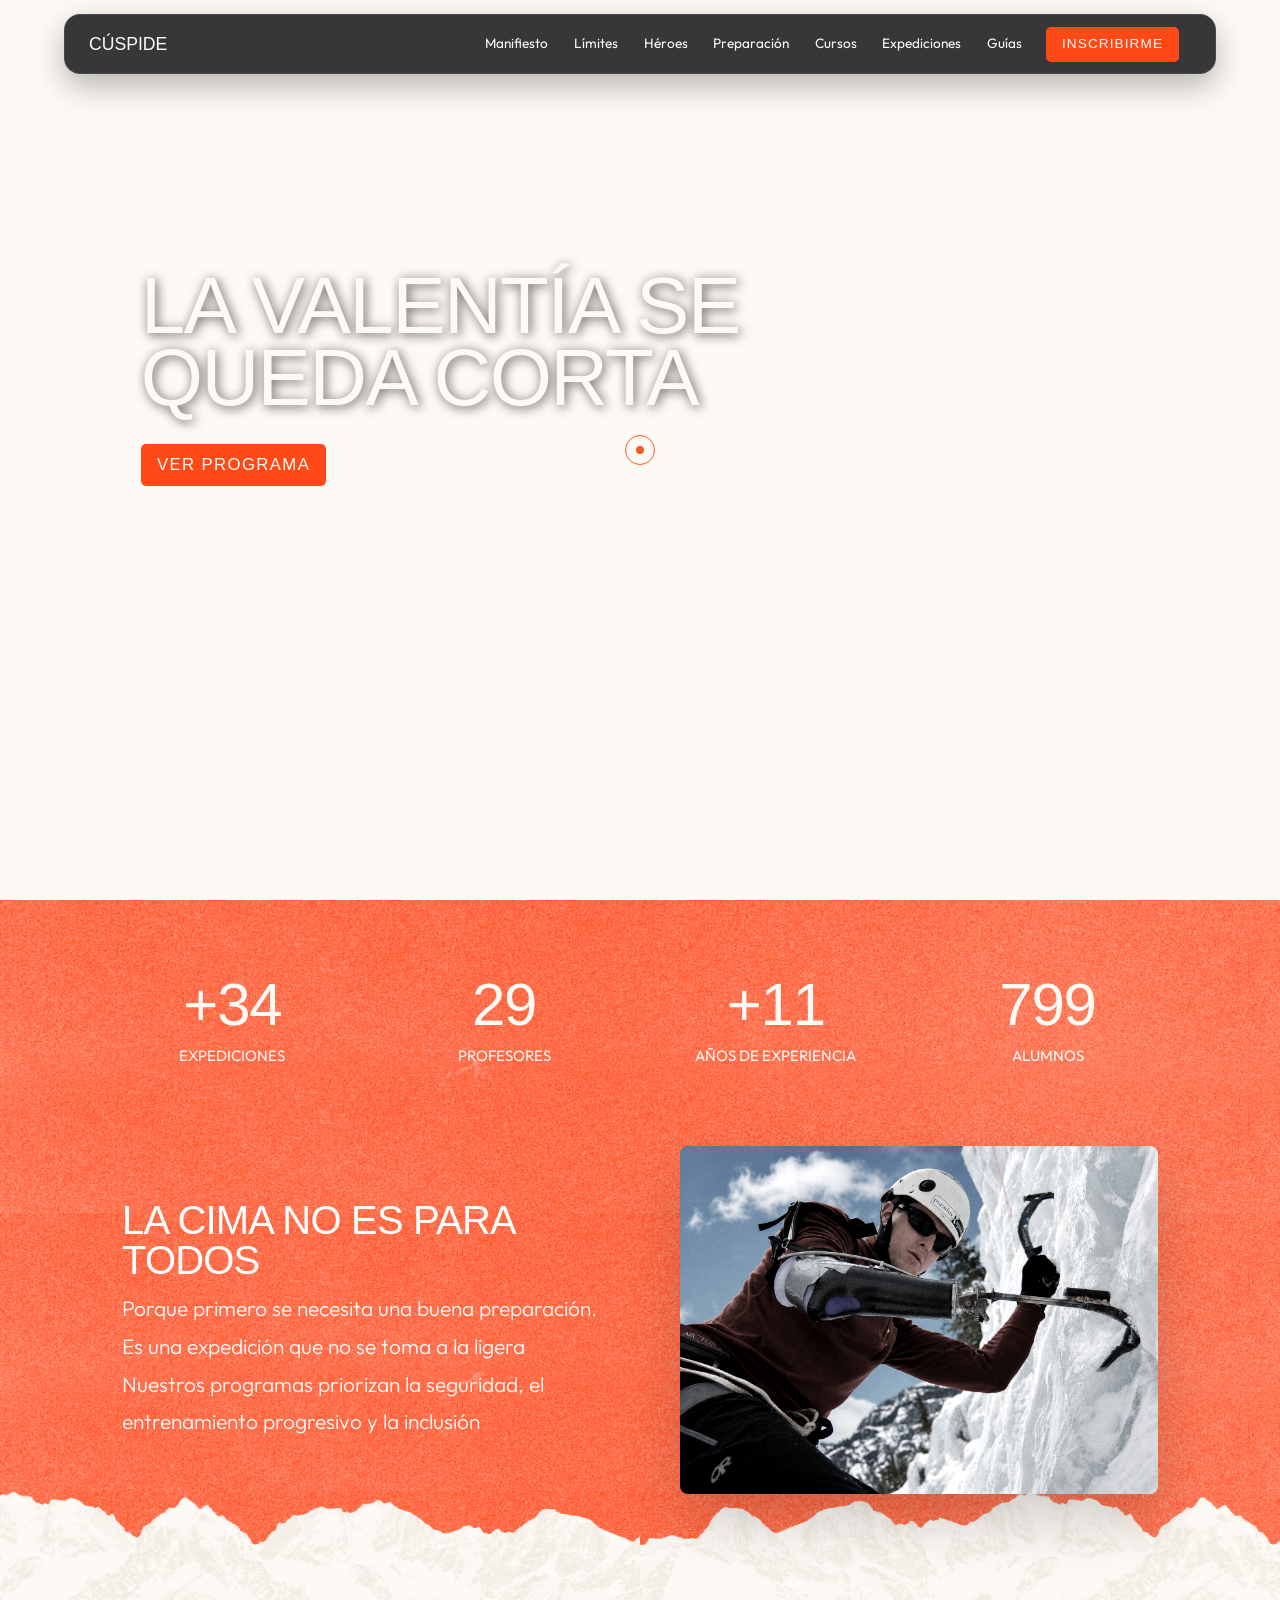
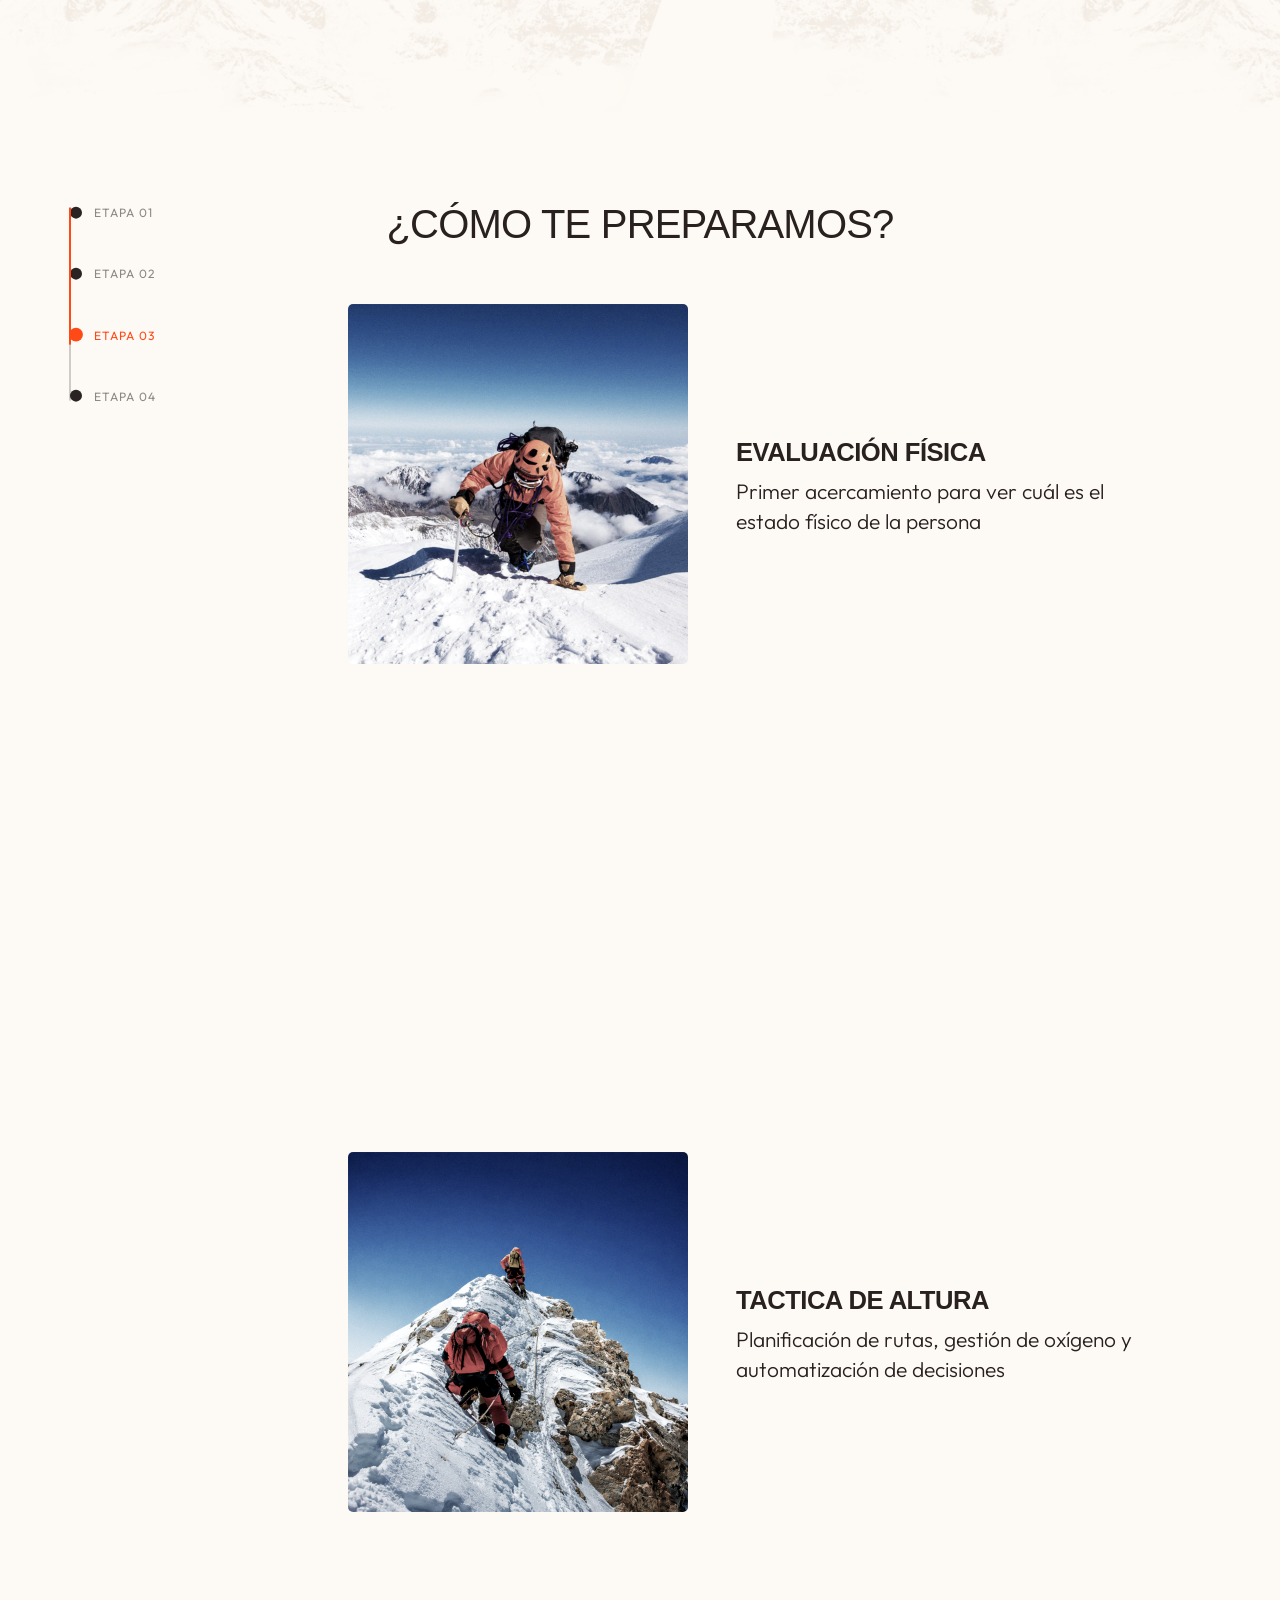
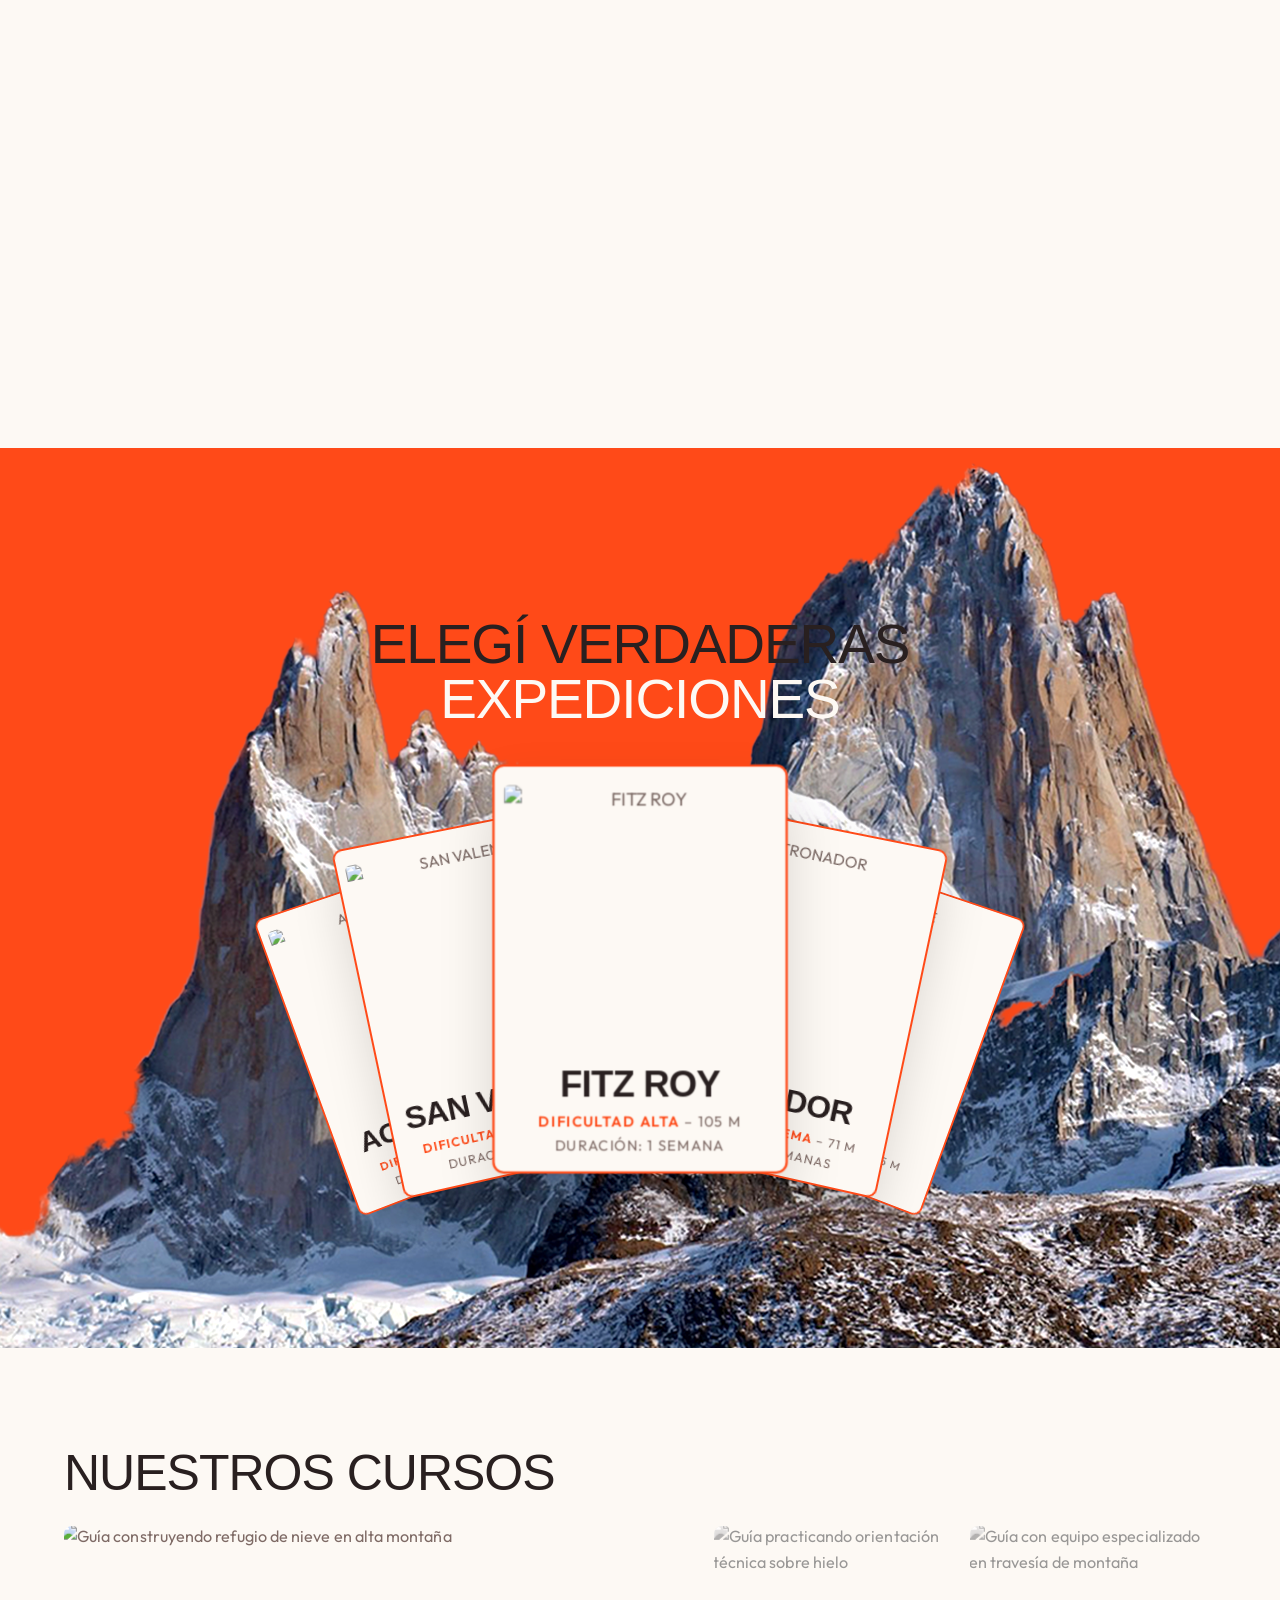
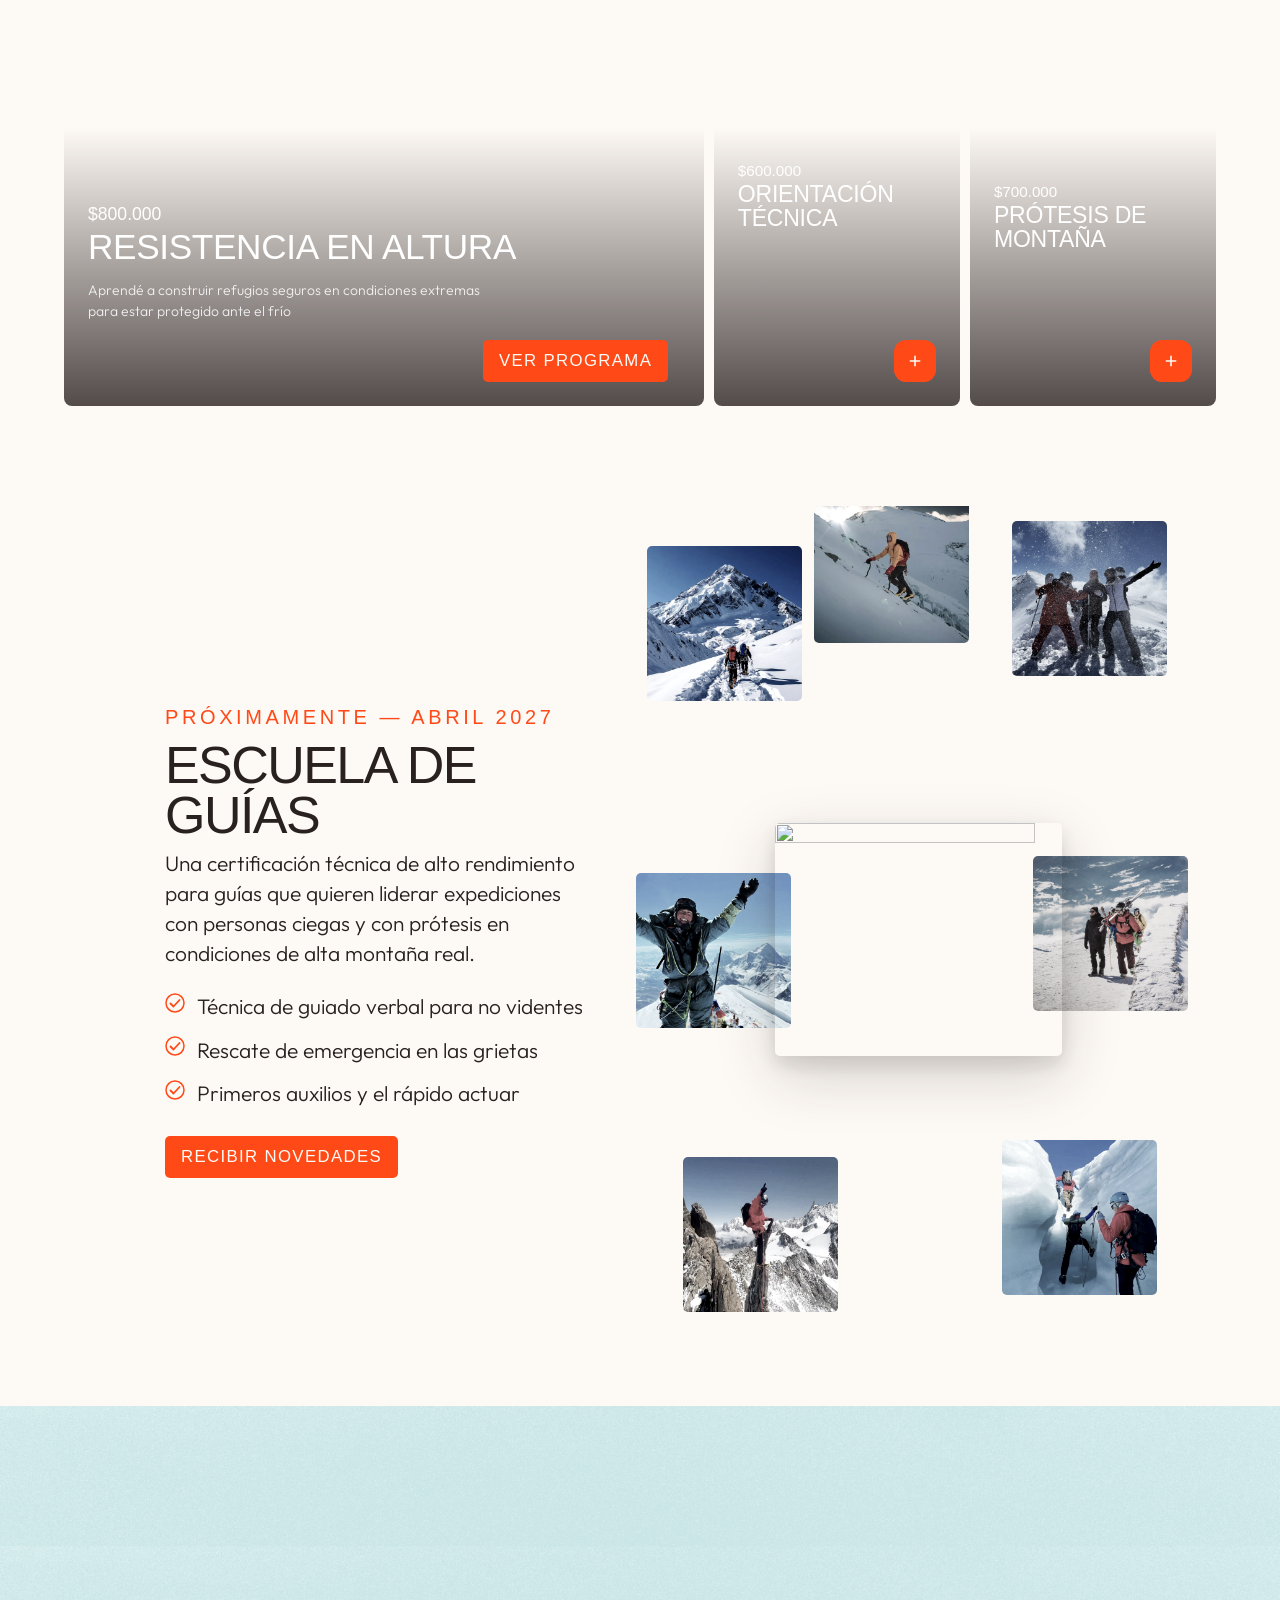
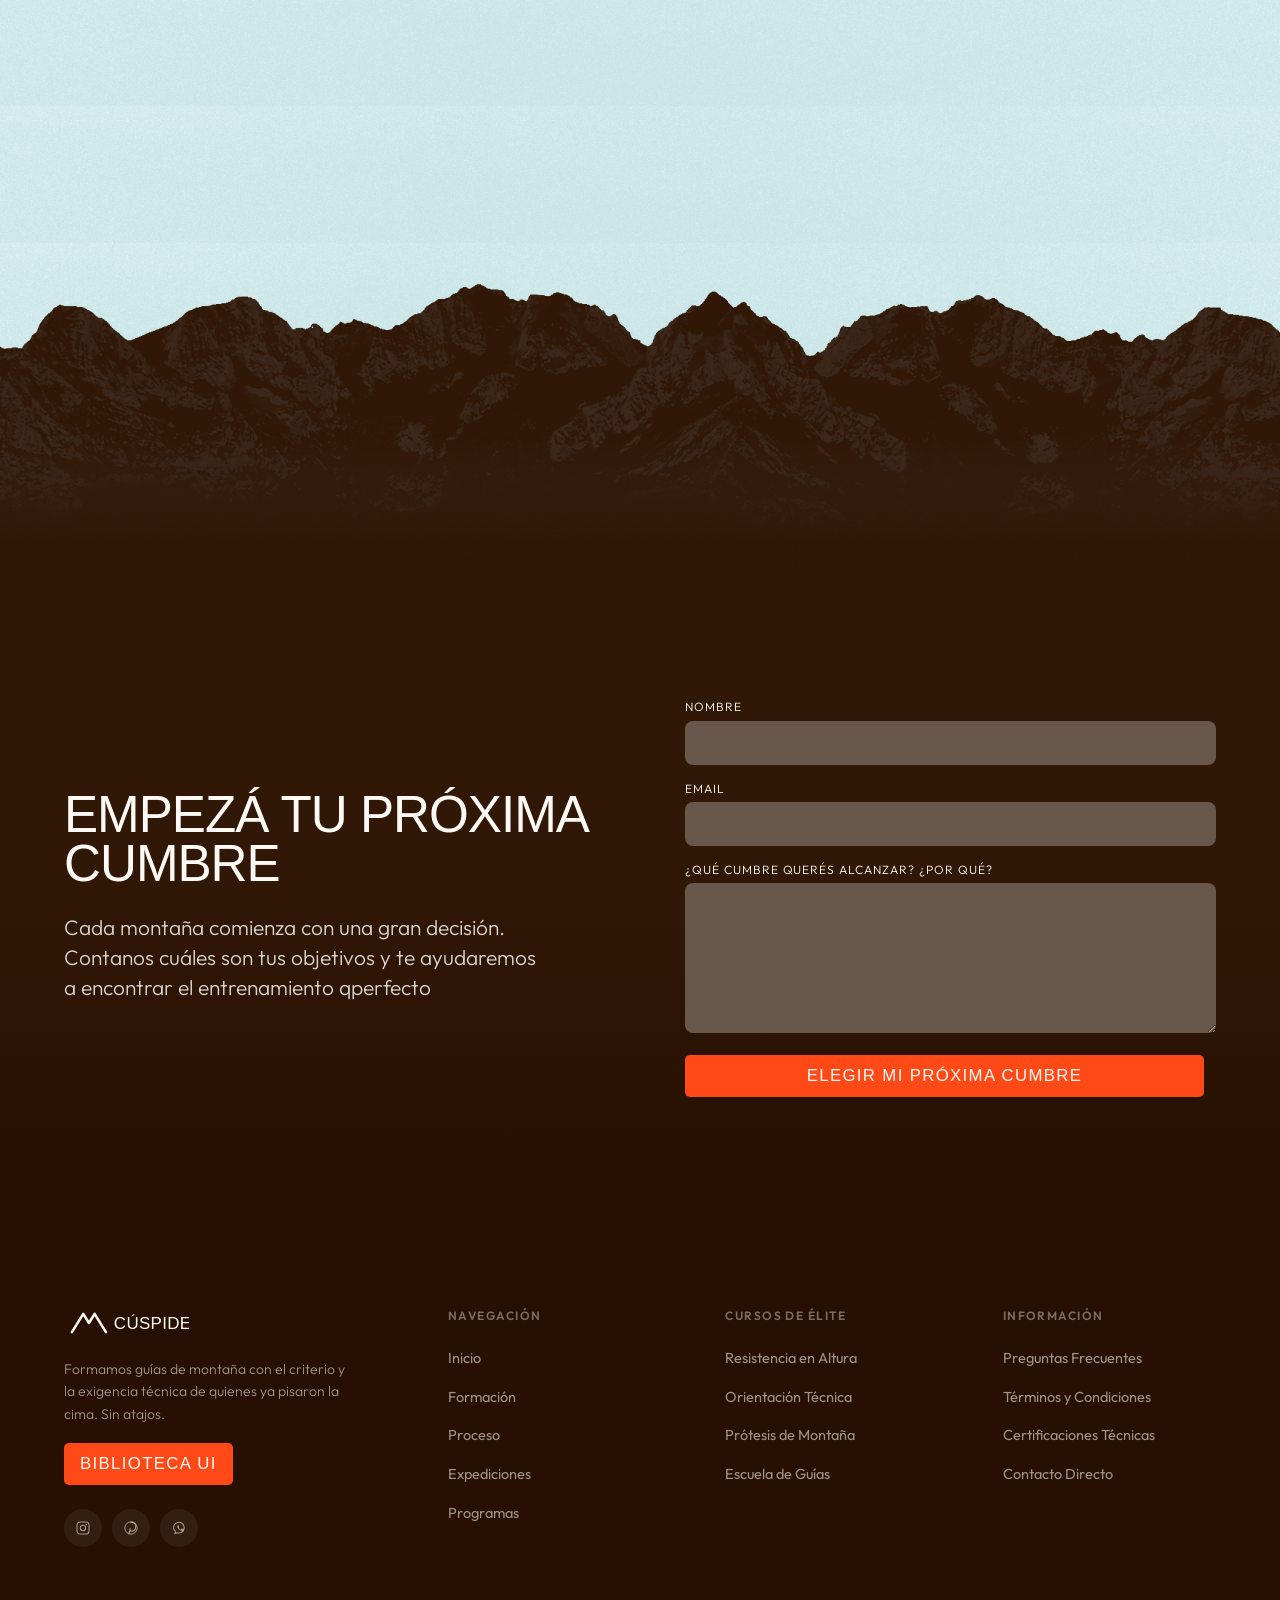
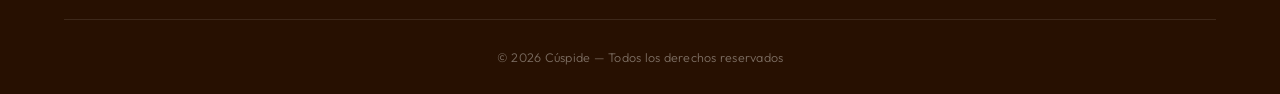
==== commit 59548067: "efw fdf" ====
--- a/index.html
+++ b/index.html
@@ -689,11 +689,11 @@
                         <div>
 
                             <strong class="conquistadores__name">
-                                HECTOR AGUIRRE
+                                VALENTINA AGUIRRE
                             </strong>
 
                             <span class="conquistadores__condition">
-                                Baja visión
+                                CURSO DE PRÓTESIS
                             </span>
 
                         </div>
@@ -722,11 +722,11 @@
                         <div>
 
                             <strong class="conquistadores__name">
-                                HECTOR AGUIRRE
+                                MARÍA EULOGIA
                             </strong>
 
                             <span class="conquistadores__condition">
-                                Baja visión
+                                EXPEDICIÓN FITZ ROY
                             </span>
 
                         </div>
@@ -755,11 +755,11 @@
                         <div>
 
                             <strong class="conquistadores__name">
-                                HECTOR AGUIRRE
+                                SANTIAGO FARIAS
                             </strong>
 
                             <span class="conquistadores__condition">
-                                Baja visión
+                                CURSO DE SUPERVIVENCIA
                             </span>
 
                         </div>
@@ -788,11 +788,11 @@
                         <div>
 
                             <strong class="conquistadores__name">
-                                HECTOR AGUIRRE
+                                NURIA CHAZARRETA
                             </strong>
 
                             <span class="conquistadores__condition">
-                                Baja visión
+                                EXPEDICIÓN TORRE
                             </span>
 
                         </div>
@@ -821,11 +821,11 @@
                         <div>
 
                             <strong class="conquistadores__name">
-                                HECTOR AGUIRRE
+                                JORGE GIL
                             </strong>
 
                             <span class="conquistadores__condition">
-                                Baja visión
+                                CURSO DE ORIENTACIÓN
                             </span>
 
                         </div>
@@ -843,7 +843,7 @@
                      =================================================== -->
 
                 <!-- CARD 1 (clon) -->
-                <article class="conquistadores__card conquistadores__card--clone" aria-hidden="true">
+                <article class="conquistadores__card">
 
                     <blockquote class="conquistadores__blockquote">
 
@@ -857,16 +857,19 @@
 
                     <footer class="conquistadores__footer">
 
-                        <img class="conquistadores__avatar" src="assets/per1.jpg" alt="">
+                        <img
+                            class="conquistadores__avatar"
+                            src="assets/per1.jpg"
+                            alt="Héctor Aguirre">
 
                         <div>
 
                             <strong class="conquistadores__name">
-                                HECTOR AGUIRRE
+                                VALENTINA AGUIRRE
                             </strong>
 
                             <span class="conquistadores__condition">
-                                Baja visión
+                                CURSO DE PRÓTESIS
                             </span>
 
                         </div>
@@ -875,8 +878,8 @@
 
                 </article>
 
-                <!-- CARD 2 (clon) -->
-                <article class="conquistadores__card conquistadores__card--clone" aria-hidden="true">
+                <!-- CARD 2 -->
+                <article class="conquistadores__card">
 
                     <blockquote class="conquistadores__blockquote">
 
@@ -895,11 +898,11 @@
                         <div>
 
                             <strong class="conquistadores__name">
-                                HECTOR AGUIRRE
+                                MARÍA EULOGIA
                             </strong>
 
                             <span class="conquistadores__condition">
-                                Baja visión
+                                EXPEDICIÓN FITZ ROY
                             </span>
 
                         </div>
@@ -908,15 +911,15 @@
 
                 </article>
 
-                <!-- CARD 3 (clon) -->
-                <article class="conquistadores__card conquistadores__card--clone" aria-hidden="true">
+                <!-- CARD 3 -->
+                <article class="conquistadores__card">
 
                     <blockquote class="conquistadores__blockquote">
 
                         <span class="conquistadores__quote">“</span>
 
                         <p>
-                            La expedición fue intensa, pero al final me sentí más seguro de lo que pensaba
+                           La expedición fue intensa, pero al final me sentí más seguro de lo que pensaba
                         </p>
 
                     </blockquote>
@@ -928,11 +931,11 @@
                         <div>
 
                             <strong class="conquistadores__name">
-                                HECTOR AGUIRRE
+                                SANTIAGO FARIAS
                             </strong>
 
                             <span class="conquistadores__condition">
-                                Baja visión
+                                CURSO DE SUPERVIVENCIA
                             </span>
 
                         </div>
@@ -941,15 +944,15 @@
 
                 </article>
 
-                <!-- CARD 4 (clon) -->
-                <article class="conquistadores__card conquistadores__card--clone" aria-hidden="true">
+                <!-- CARD 4 -->
+                <article class="conquistadores__card">
 
                     <blockquote class="conquistadores__blockquote">
 
                         <span class="conquistadores__quote">“</span>
 
                         <p>
-                            Me gustó que todo lo que vimos se podía aplicar al momento, nada de teoría aburrida
+                           Me gustó que todo lo que vimos se podía aplicar al momento, nada de teoría aburrida
                         </p>
 
                     </blockquote>
@@ -961,11 +964,11 @@
                         <div>
 
                             <strong class="conquistadores__name">
-                                HECTOR AGUIRRE
+                                NURIA CHAZARRETA
                             </strong>
 
                             <span class="conquistadores__condition">
-                                Baja visión
+                                EXPEDICIÓN TORRE
                             </span>
 
                         </div>
@@ -974,15 +977,15 @@
 
                 </article>
 
-                <!-- CARD 5 (clon) -->
-                <article class="conquistadores__card conquistadores__card--clone" aria-hidden="true">
+                <!-- CARD 5 -->
+                <article class="conquistadores__card">
 
                     <blockquote class="conquistadores__blockquote">
 
                         <span class="conquistadores__quote">“</span>
 
                         <p>
-                            El grupo fue muy buena onda, y los guías nos hicieron sentir acompañados todo el tiempo.
+                            El grupo fue muy buena onda, y los guías nos hicieron sentir acompañados todo el tiempo
                         </p>
 
                     </blockquote>
@@ -994,11 +997,11 @@
                         <div>
 
                             <strong class="conquistadores__name">
-                                HECTOR AGUIRRE
+                                JORGE GIL
                             </strong>
 
                             <span class="conquistadores__condition">
-                                Baja visión
+                                CURSO DE ORIENTACIÓN
                             </span>
 
                         </div>
@@ -1006,7 +1009,6 @@
                     </footer>
 
                 </article>
-
             </div>
 
         </div>
--- a/css/style.css
+++ b/css/style.css
@@ -1637,6 +1637,13 @@
  
 @media (max-width: 768px) {
  
+#conquistadores {
+  background: url("../assets/2fondo-mob.png") no-repeat center center;
+  background-size: cover;
+  padding: 90px 0;
+  padding-bottom: 240px;
+  background-color: #111; /* fallback si la imagen no carga */
+}
   .conquistadores__title {
     font-size: 35px;
     font-weight: 900;
@@ -3557,7 +3564,15 @@
    Todo el contenido queda anclado abajo a la izquierda.
    ==================================================================== */
 @media (max-width: 768px) {
-
+.curso-hero {
+background-image: url("../assets/1hero-curso-mob.png");
+
+    min-height: 100vh; /* ocupa todo el alto visible del monitor */
+
+    background-size: cover; /* mantiene proporción y cubre toda la sección */
+    background-position: center top; /* centra la imagen en la parte superior */
+    background-repeat: no-repeat;
+}
   .curso-hero {
     min-height: 100svh;
     display: flex;
@@ -5157,7 +5172,7 @@
   overflow: hidden;
 
   /* Fondo con imagen + color de respaldo */
-background: url("../assets/naranja.png") no-repeat center center;
+background: url("../assets/2fondo.png") no-repeat center center;
 background-size: cover;
 }
 
@@ -5432,7 +5447,7 @@
 
     .cuspide-checkout-pricing__header{
 
-        margin-bottom:50px;
+        margin-bottom:60px;
     }
 
     .cuspide-checkout-pricing__title{
@@ -5662,9 +5677,20 @@
     box-shadow:0 18px 40px rgba(0,0,0,.12);
 
 }
-
+.cuspide-checkout-pricing__title {
+    font-size: 2.5rem;
+}
 @media(max-width:991px){
-
+.cuspide-checkout-pricing {
+  width: 100%;
+  padding: 110px 0;
+  padding-bottom: 50px;
+  overflow: hidden;
+
+  /* Fondo con imagen + color de respaldo */
+background: url("../assets/3fondo-mob.png") no-repeat center center;
+background-size: cover;
+}
 .cuspide-course-heroes__card{
 
     flex:0 0 70%;
@@ -5728,9 +5754,9 @@
    1. SECCIÓN BASE — fondo crema
    ==================================================================== */
 .cuspide-cross-sell {
-background: url("../assets/nar-mont.png") no-repeat center center;
+background: url("../assets/2fondo-degrade.png") no-repeat center center;
   padding: clamp(3.5rem, 8vh, 6rem) var(--pad);
-  padding-top: 16rem;
+  padding-top: 10rem;
 }
 
 /* ====================================================================
@@ -5914,7 +5940,11 @@
    7. PREFERS-REDUCED-MOTION
    ==================================================================== */
 @media (prefers-reduced-motion: reduce) {
-
+.cuspide-cross-sell {
+background: url("../assets/fondo-degrade.png") no-repeat center center;
+  padding: clamp(3.5rem, 8vh, 6rem) var(--pad);
+  padding-top: 16rem;
+}
   .cuspide-cross-sell__title,
   .cuspide-cross-sell__card,
   .cuspide-cross-sell__card-img,
@@ -5937,7 +5967,7 @@
 @media (max-width: 768px) {
 
   .cuspide-cross-sell {
-    padding: clamp(2.5rem, 6vh, 4rem) var(--pad);
+    padding: clamp(2.8rem, 6vh, 4rem) var(--pad);
   }
 
   .cuspide-cross-sell__title {
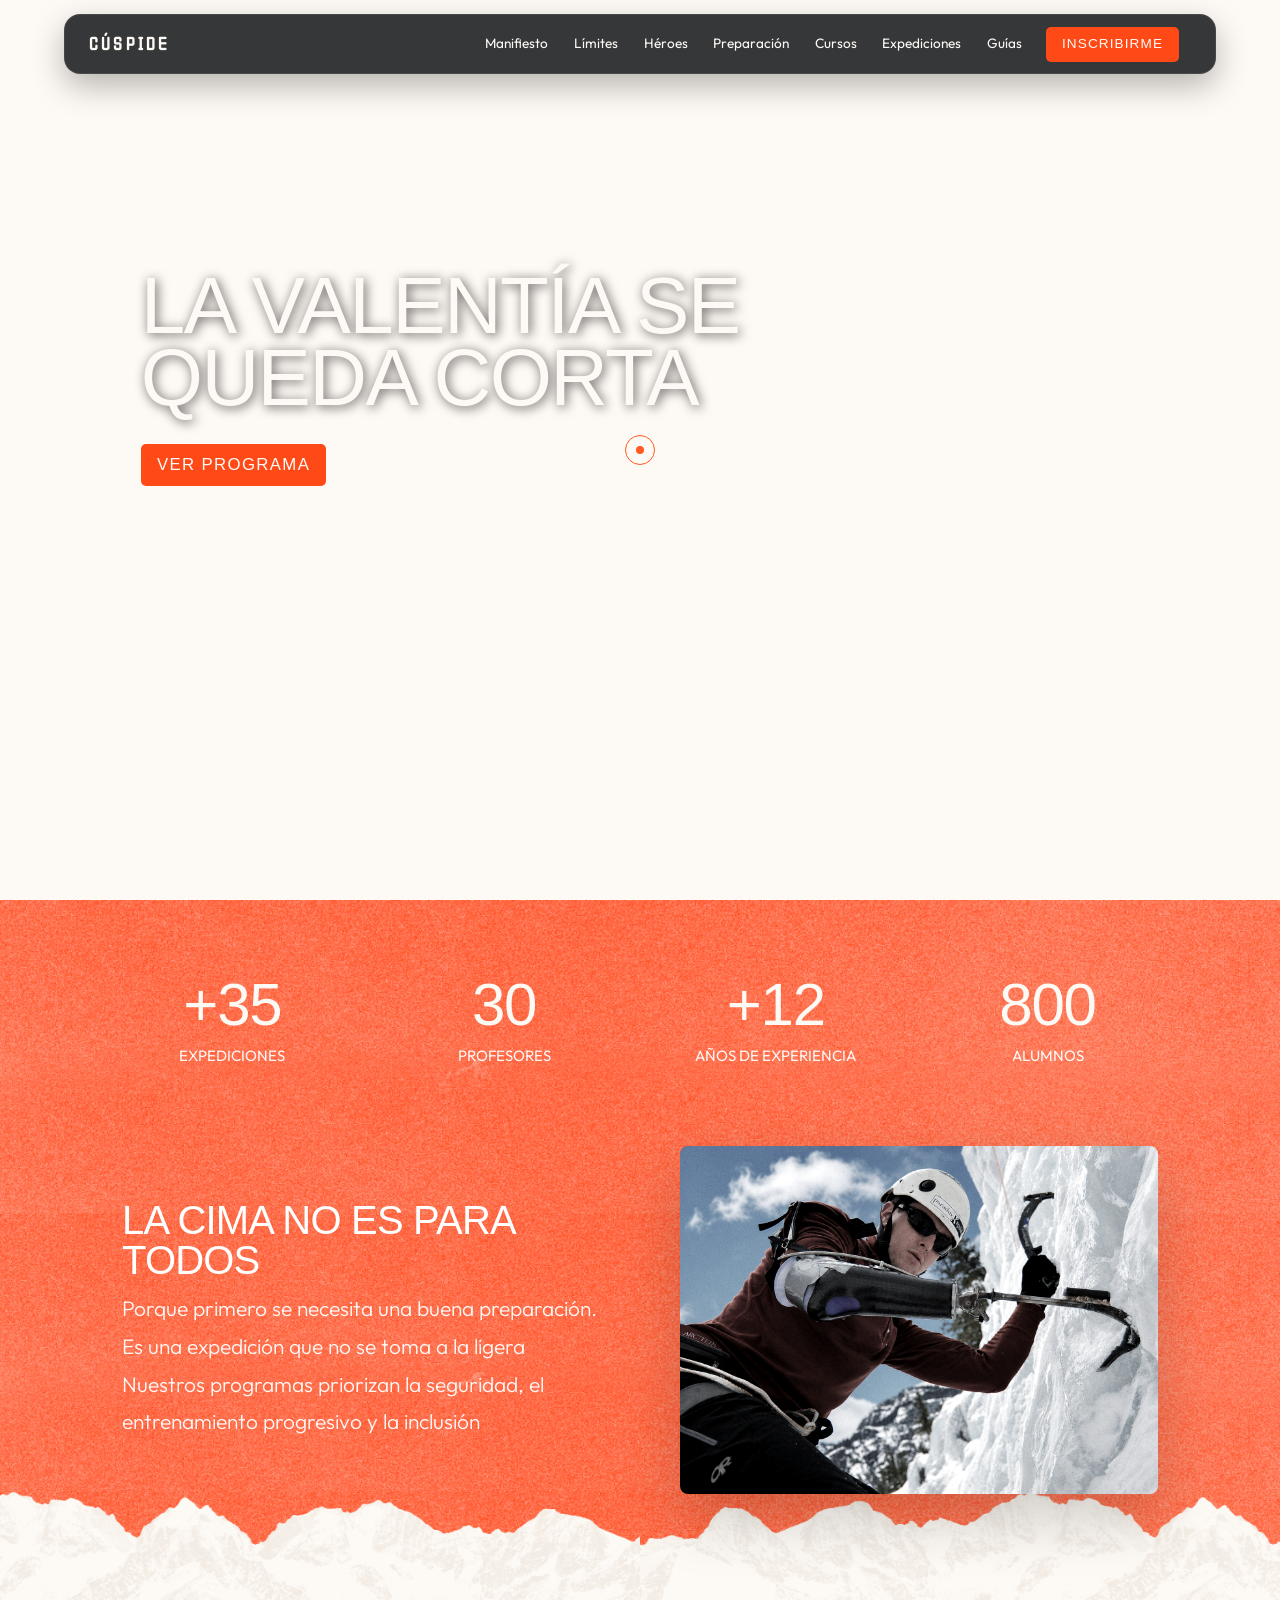
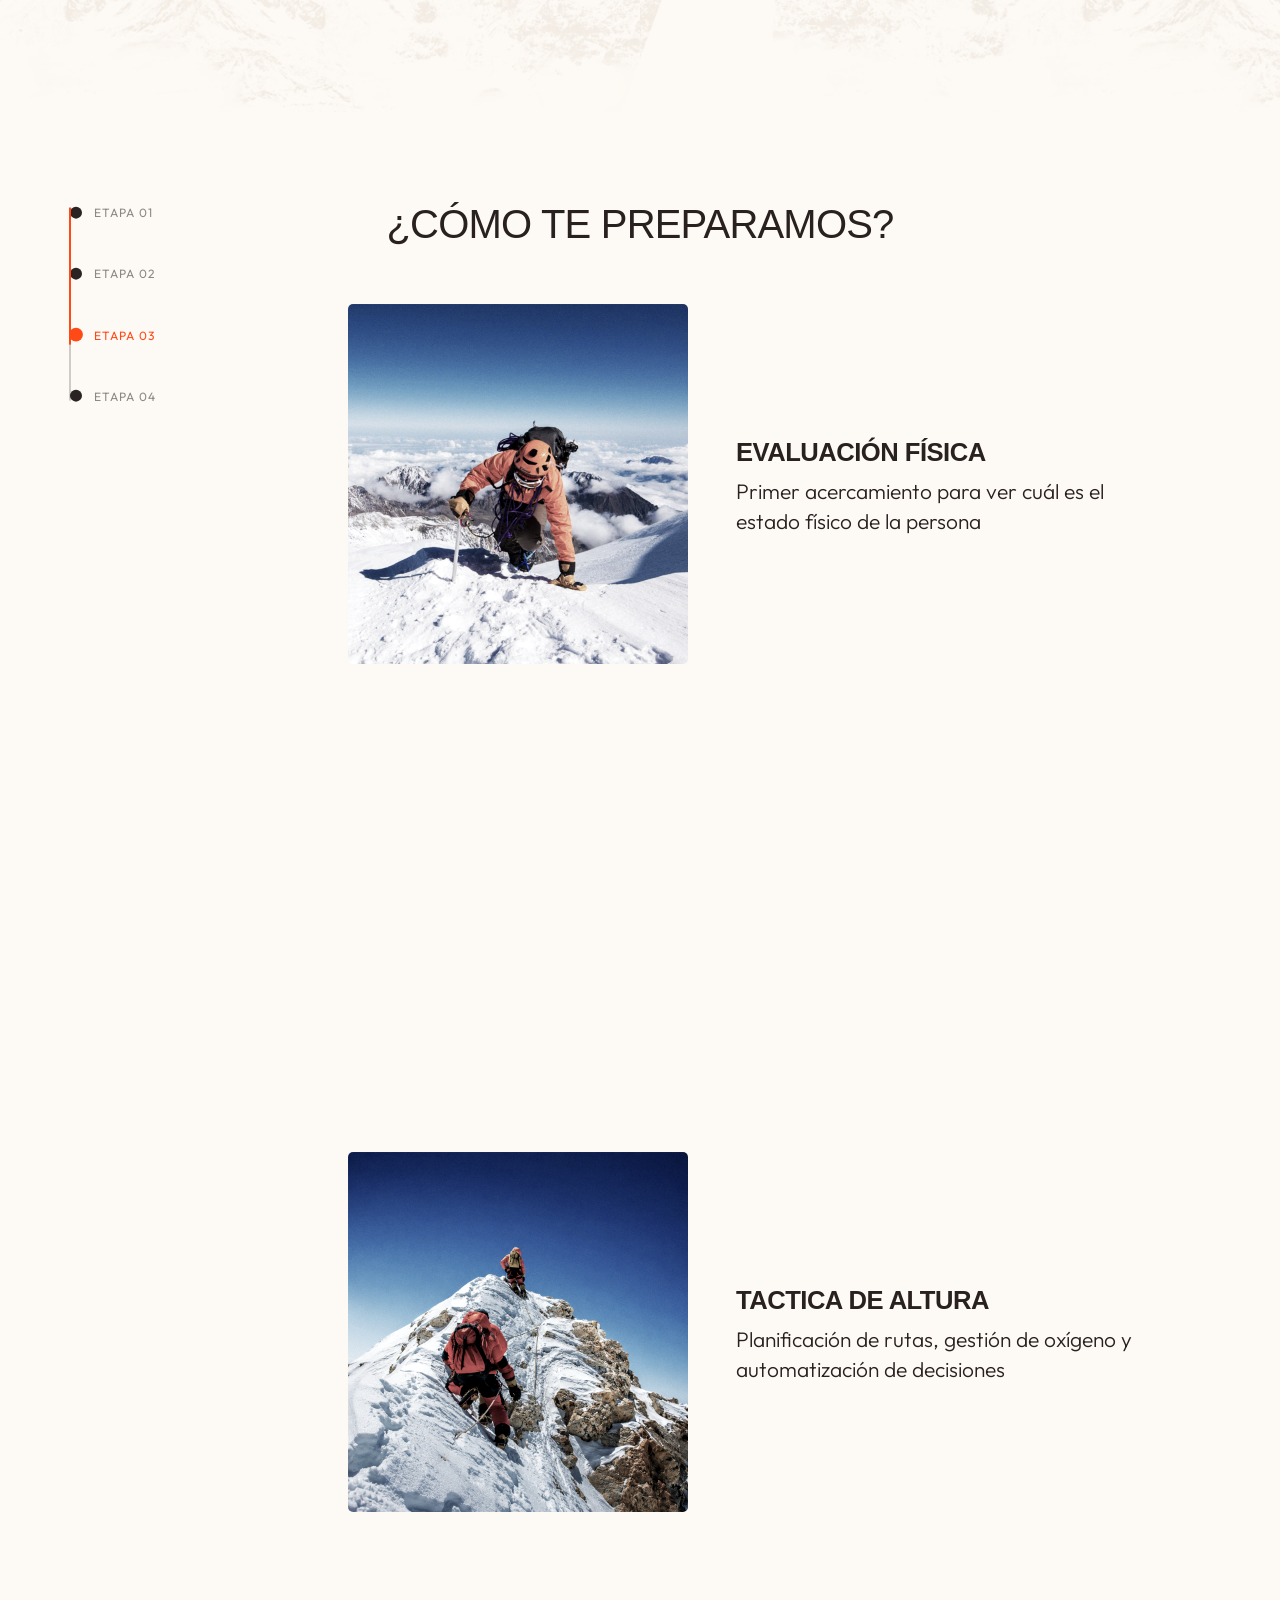
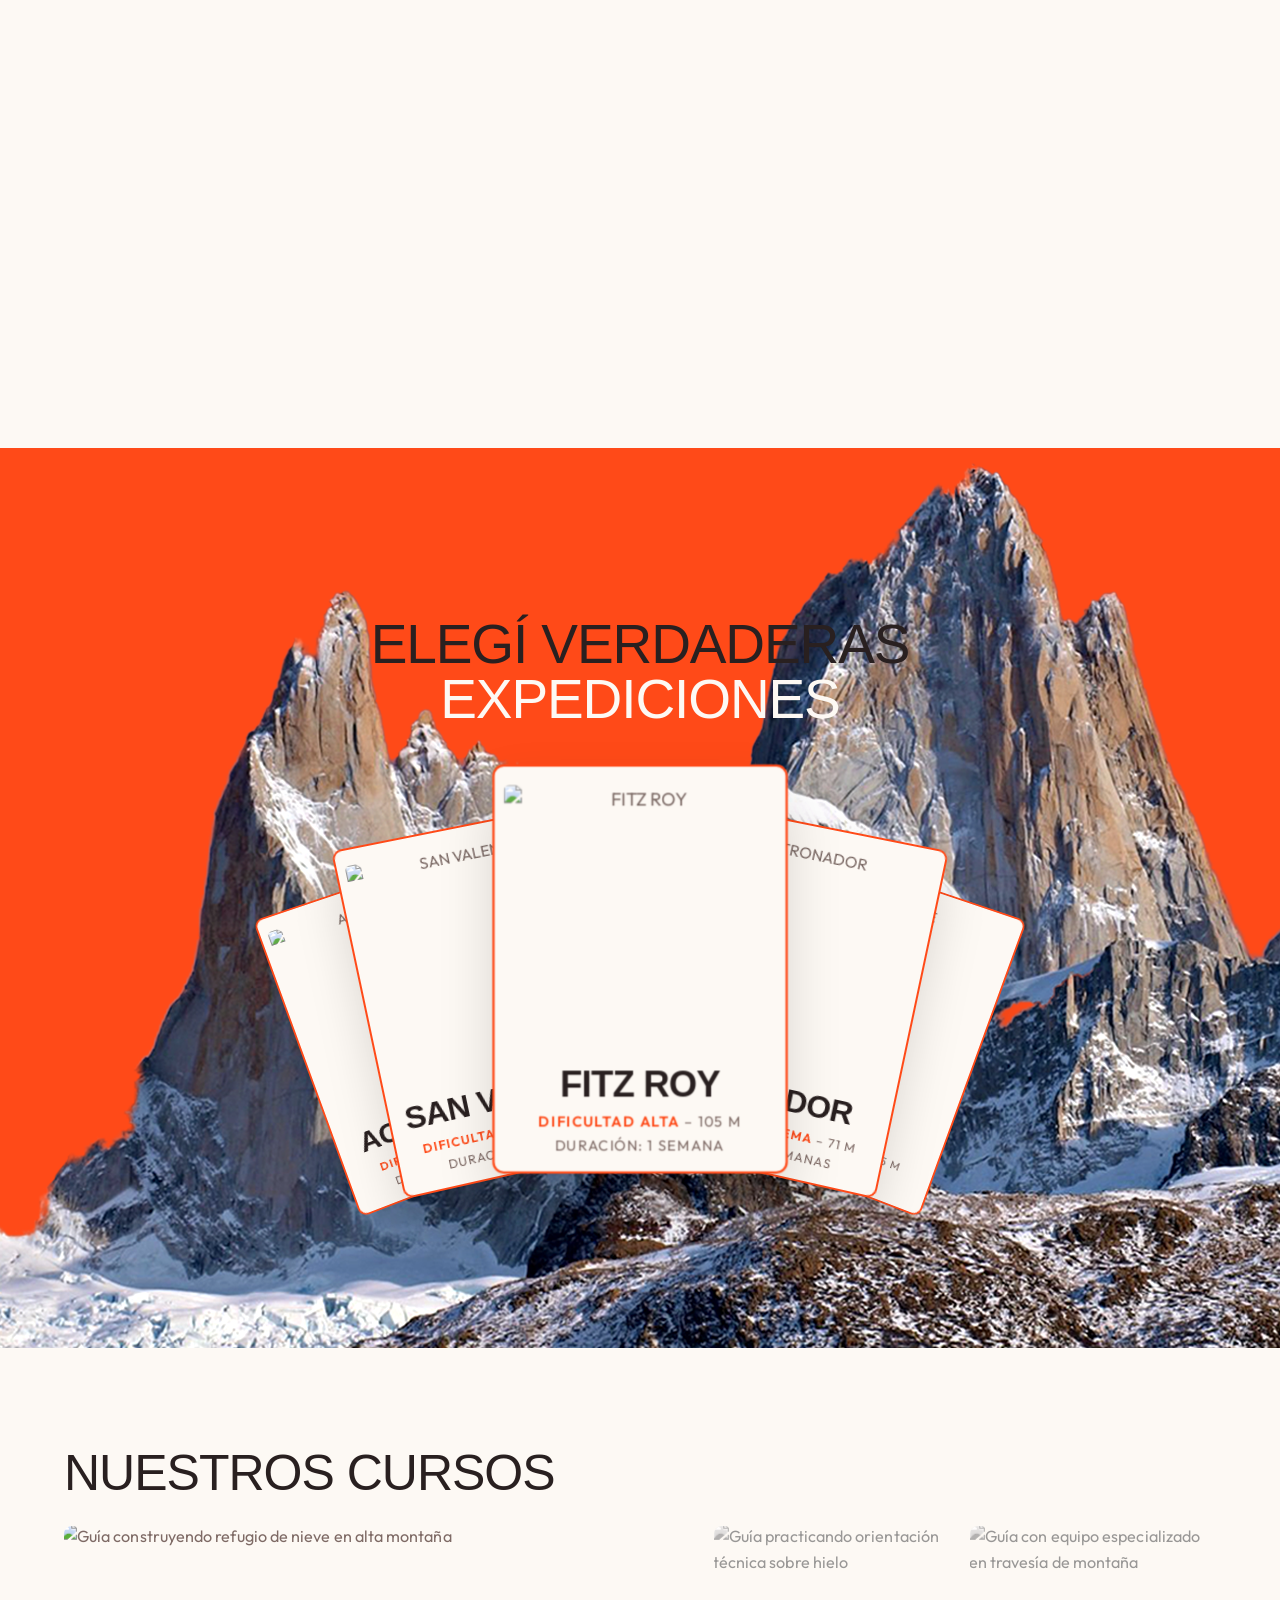
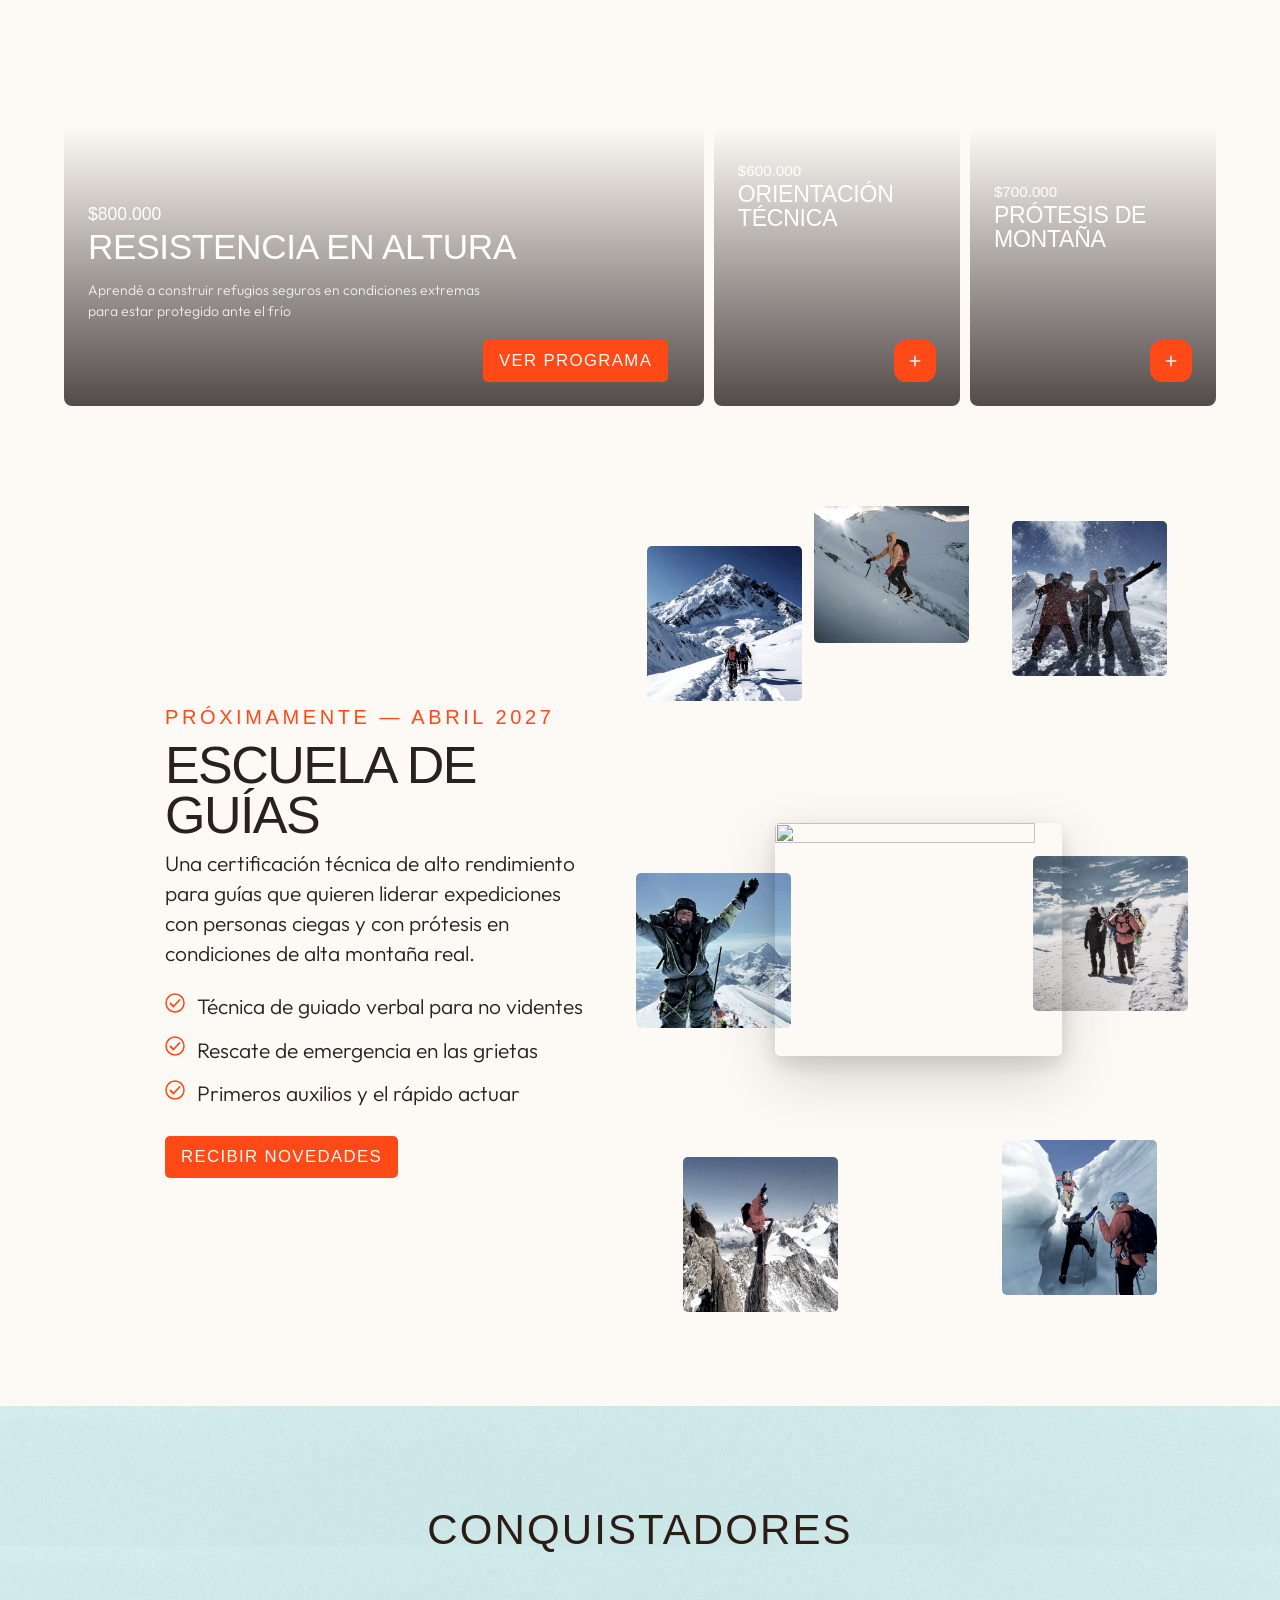
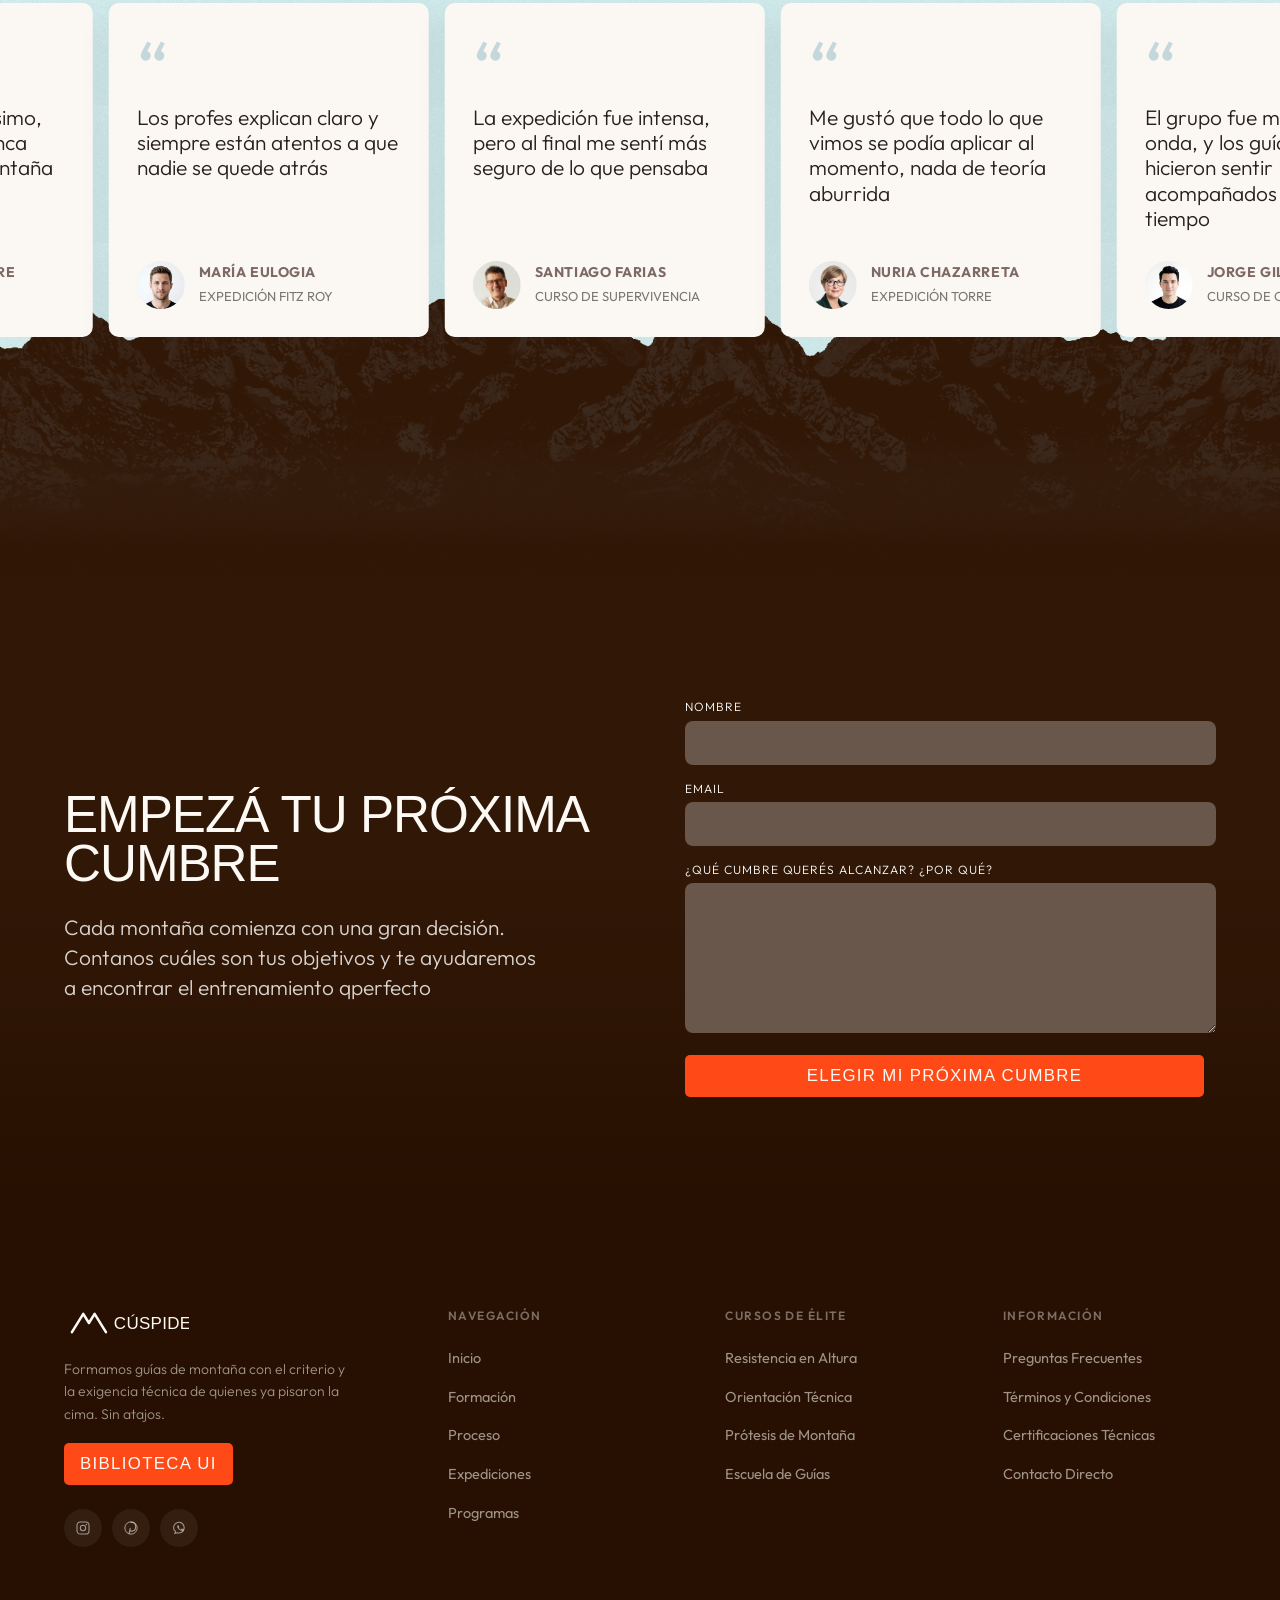
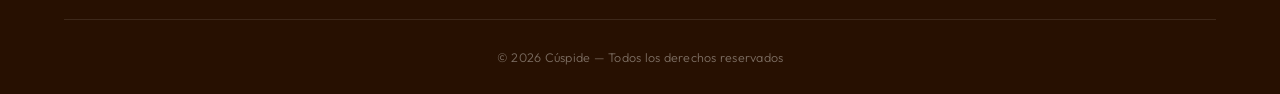
==== commit 5c9dfd42: "dvfs dfsdf" ====
--- a/index.html
+++ b/index.html
@@ -13,6 +13,7 @@
 <link rel="preconnect" href="https://fonts.gstatic.com" crossorigin>
 <link href="https://fonts.googleapis.com/css2?family=Outfit:wght@300;400;500;600;700;800&family=JetBrains+Mono:wght@400;500;600&display=swap" rel="stylesheet">
 <link href="https://api.fontshare.com/v2/css?f[]=nippo@400,500,600,700&display=swap" rel="stylesheet">
+<link href="https://fonts.googleapis.com/css2?family=WDXL+Lubrifont+JP+N:wght@400;700&display=swap" rel="stylesheet">
 
 <link rel="stylesheet" href="css/style.css">
 </head>
--- a/css/style.css
+++ b/css/style.css
@@ -33,6 +33,12 @@
   --dur-fast: .25s;
   --dur-base: .6s;
   --dur-slow: 1.1s;
+}
+
+.brand {
+   font-family: 'WDXL Lubrifont JP N', sans-serif !important;
+  font-weight: 600 !important;
+  letter-spacing: 0.2rem; /* ajusta el valor según lo que quieras */
 }
 
 
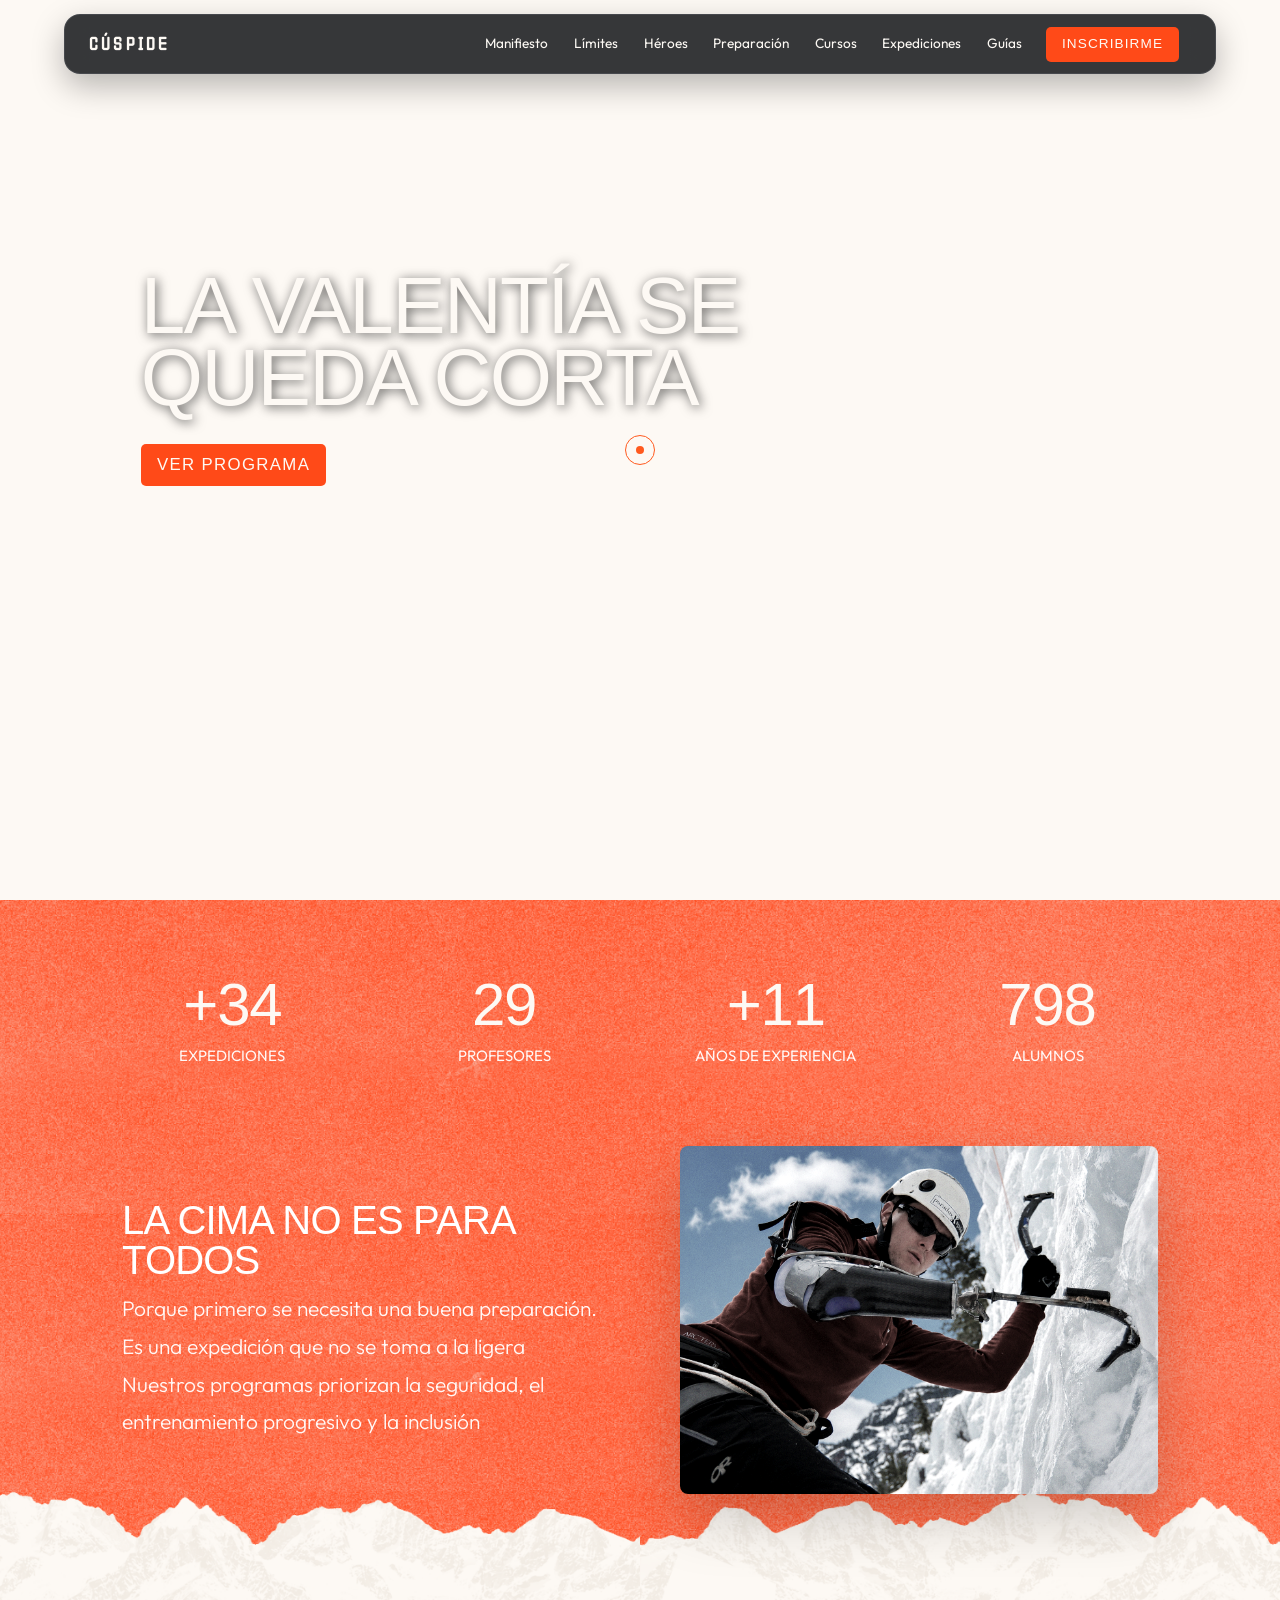
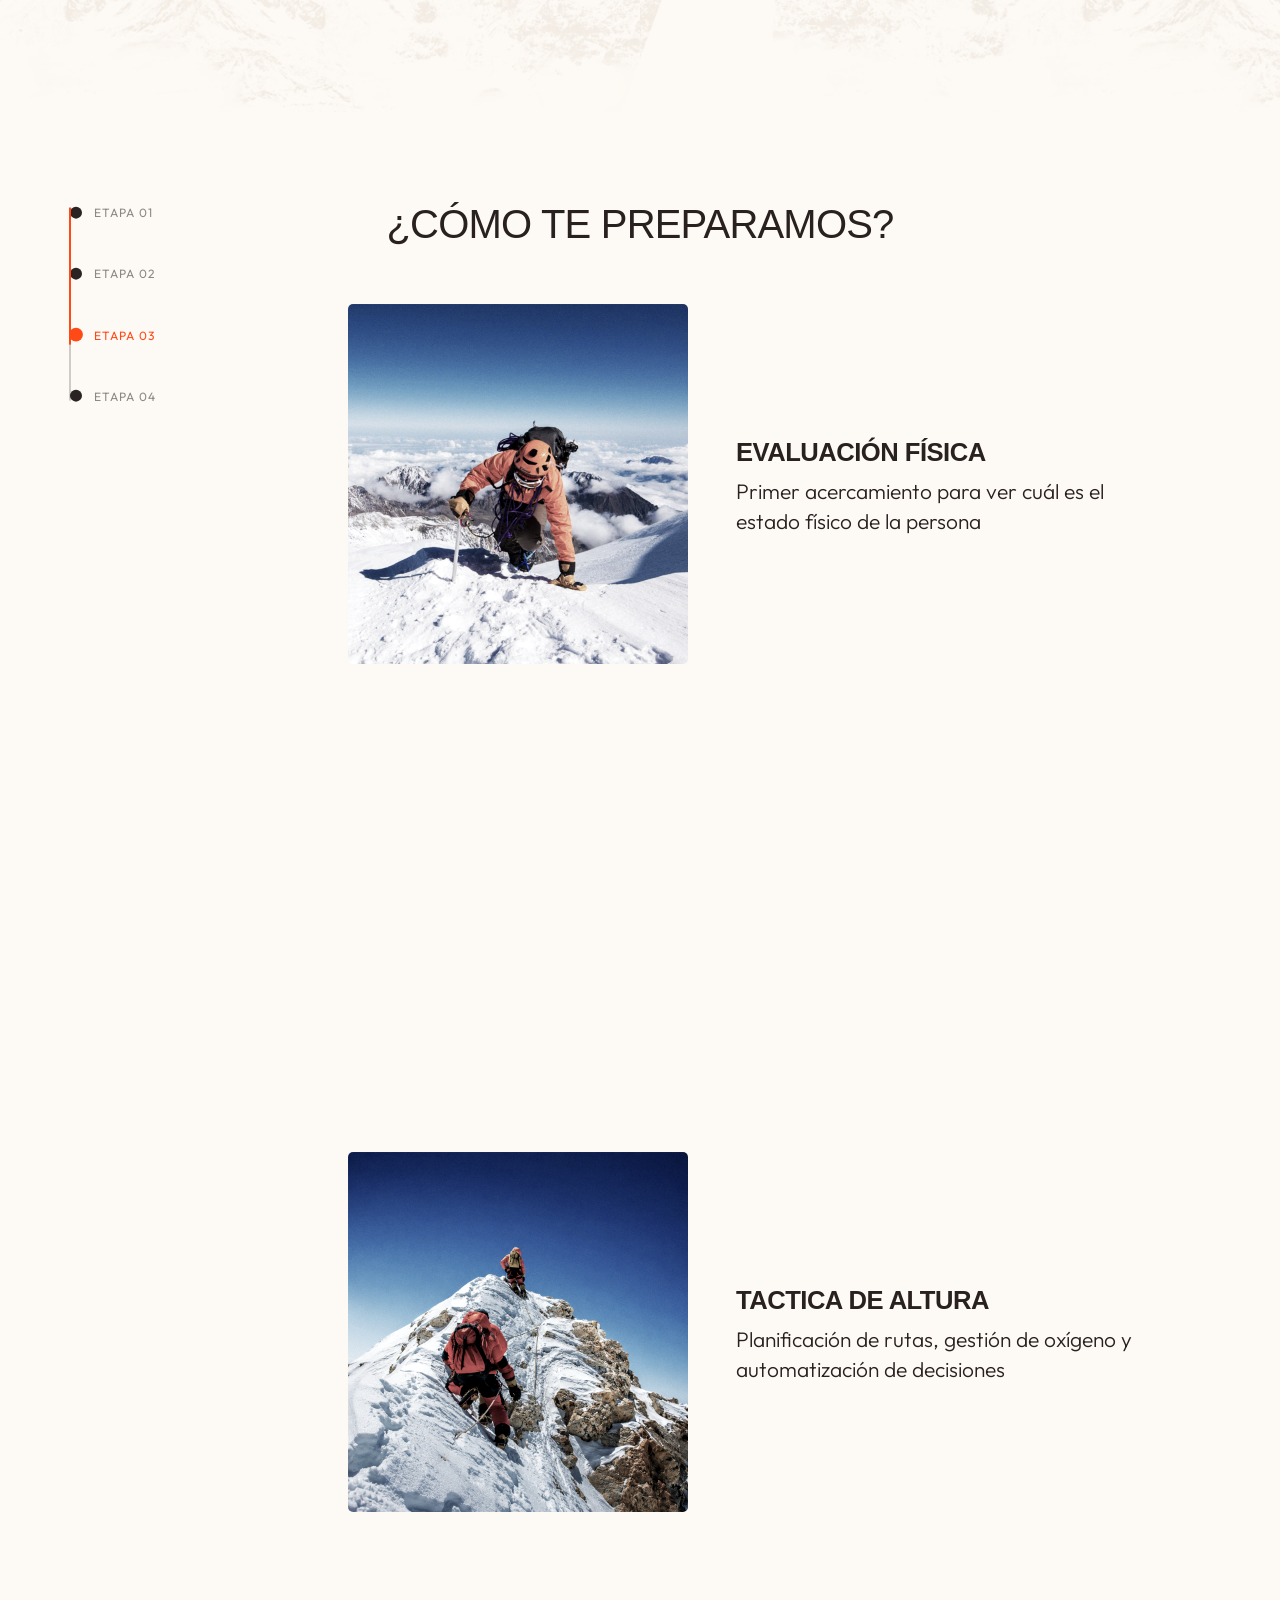
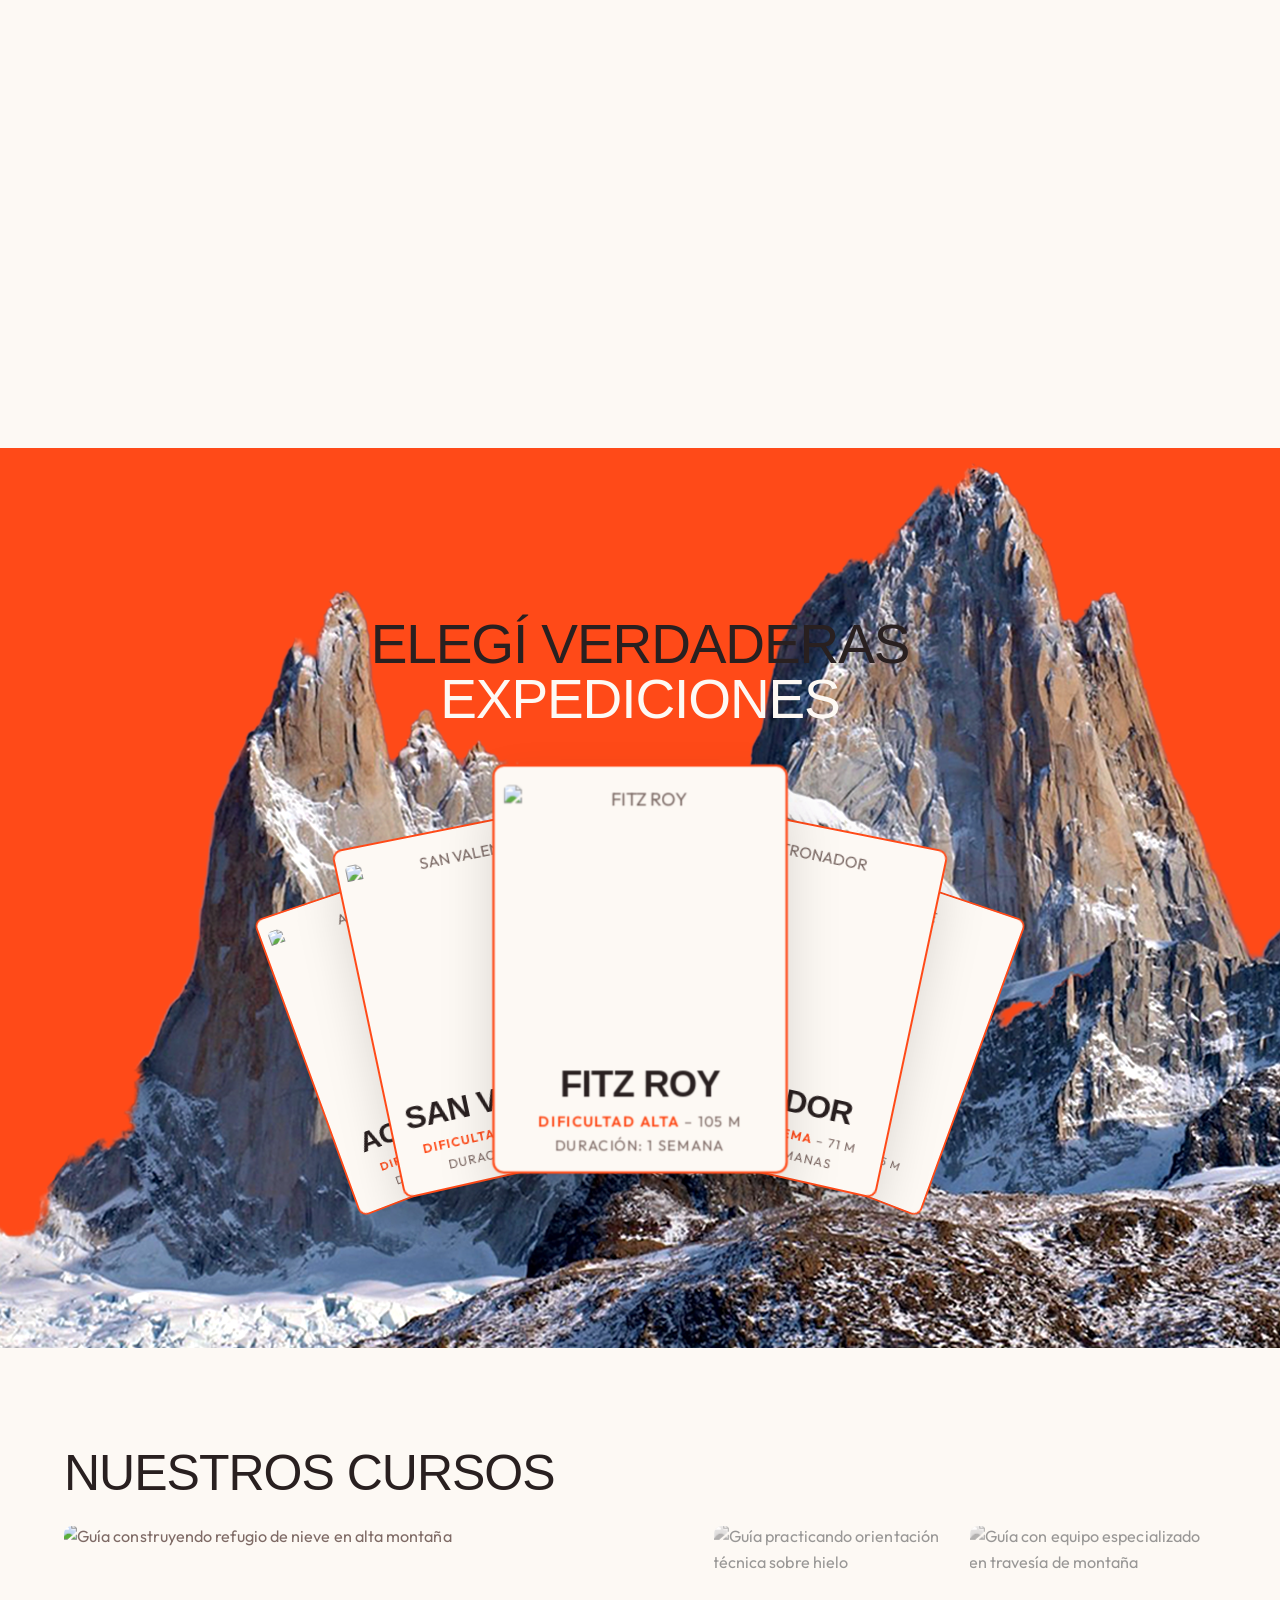
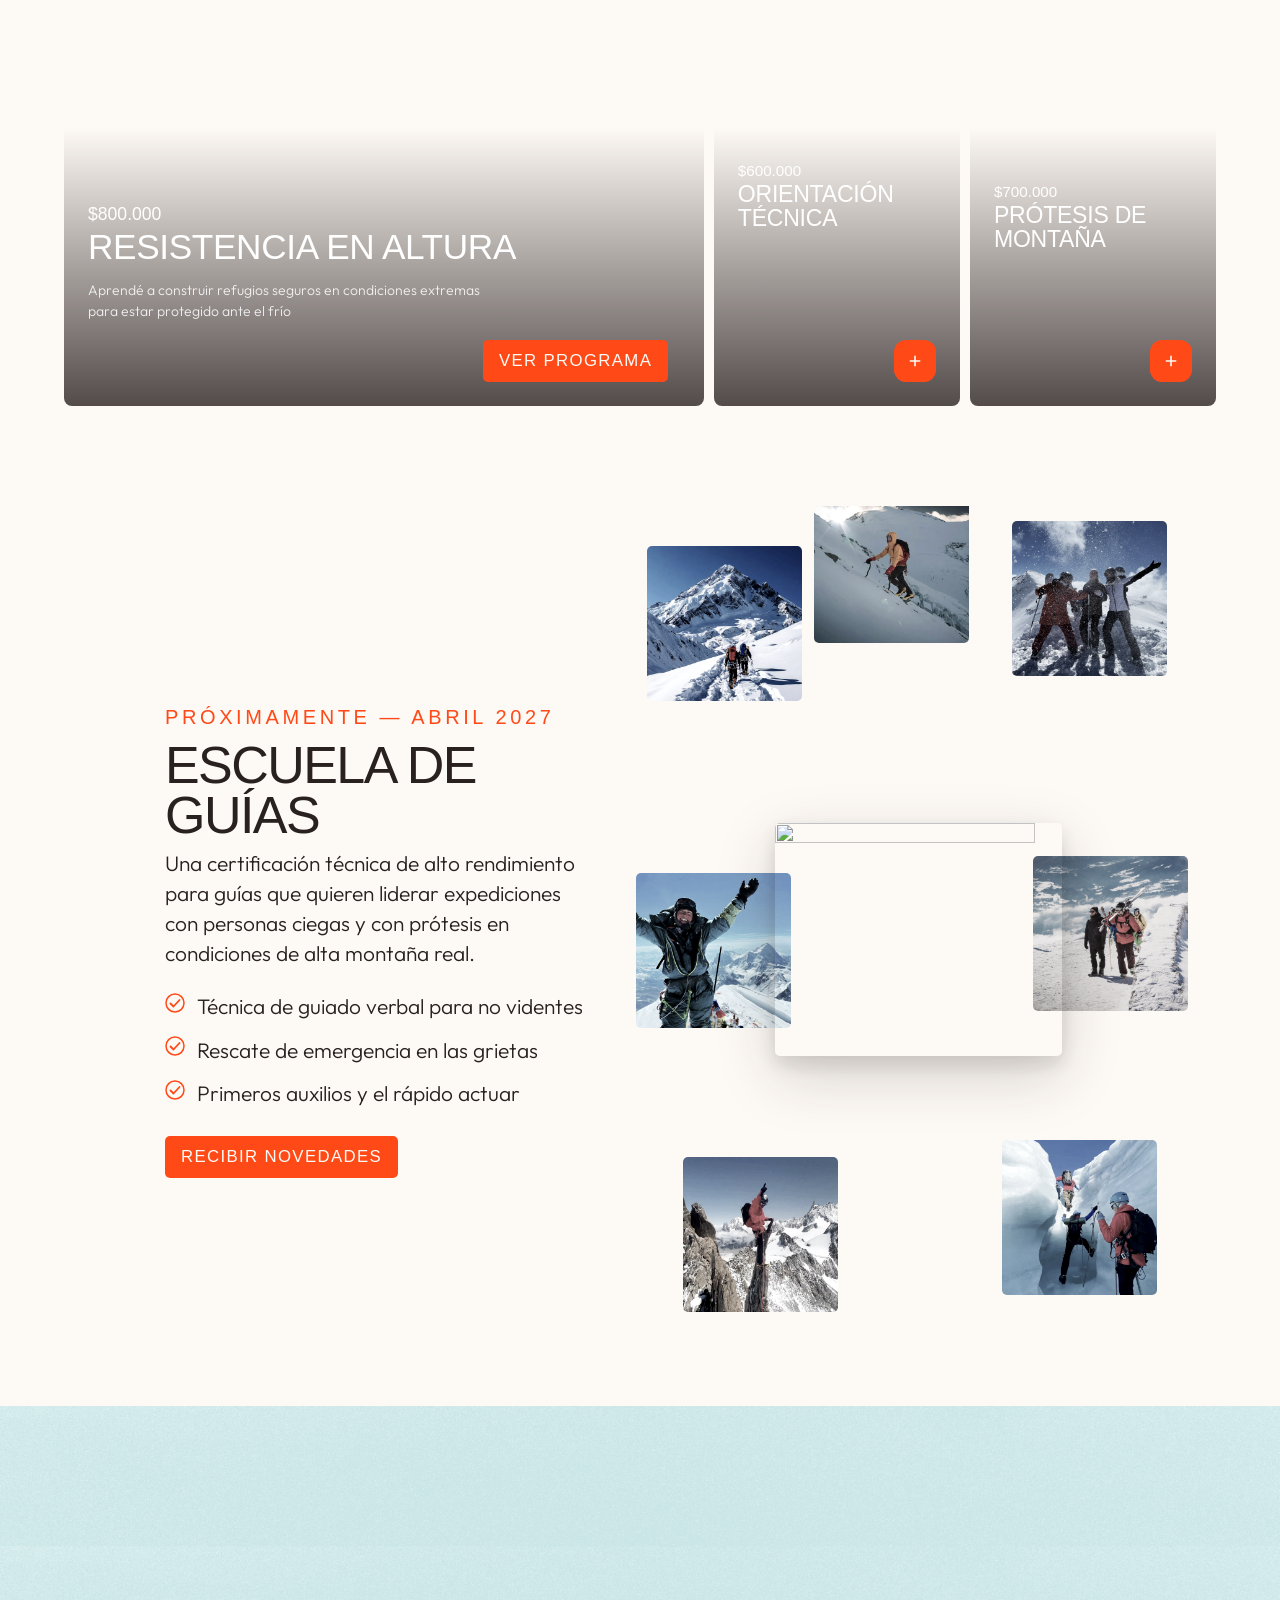
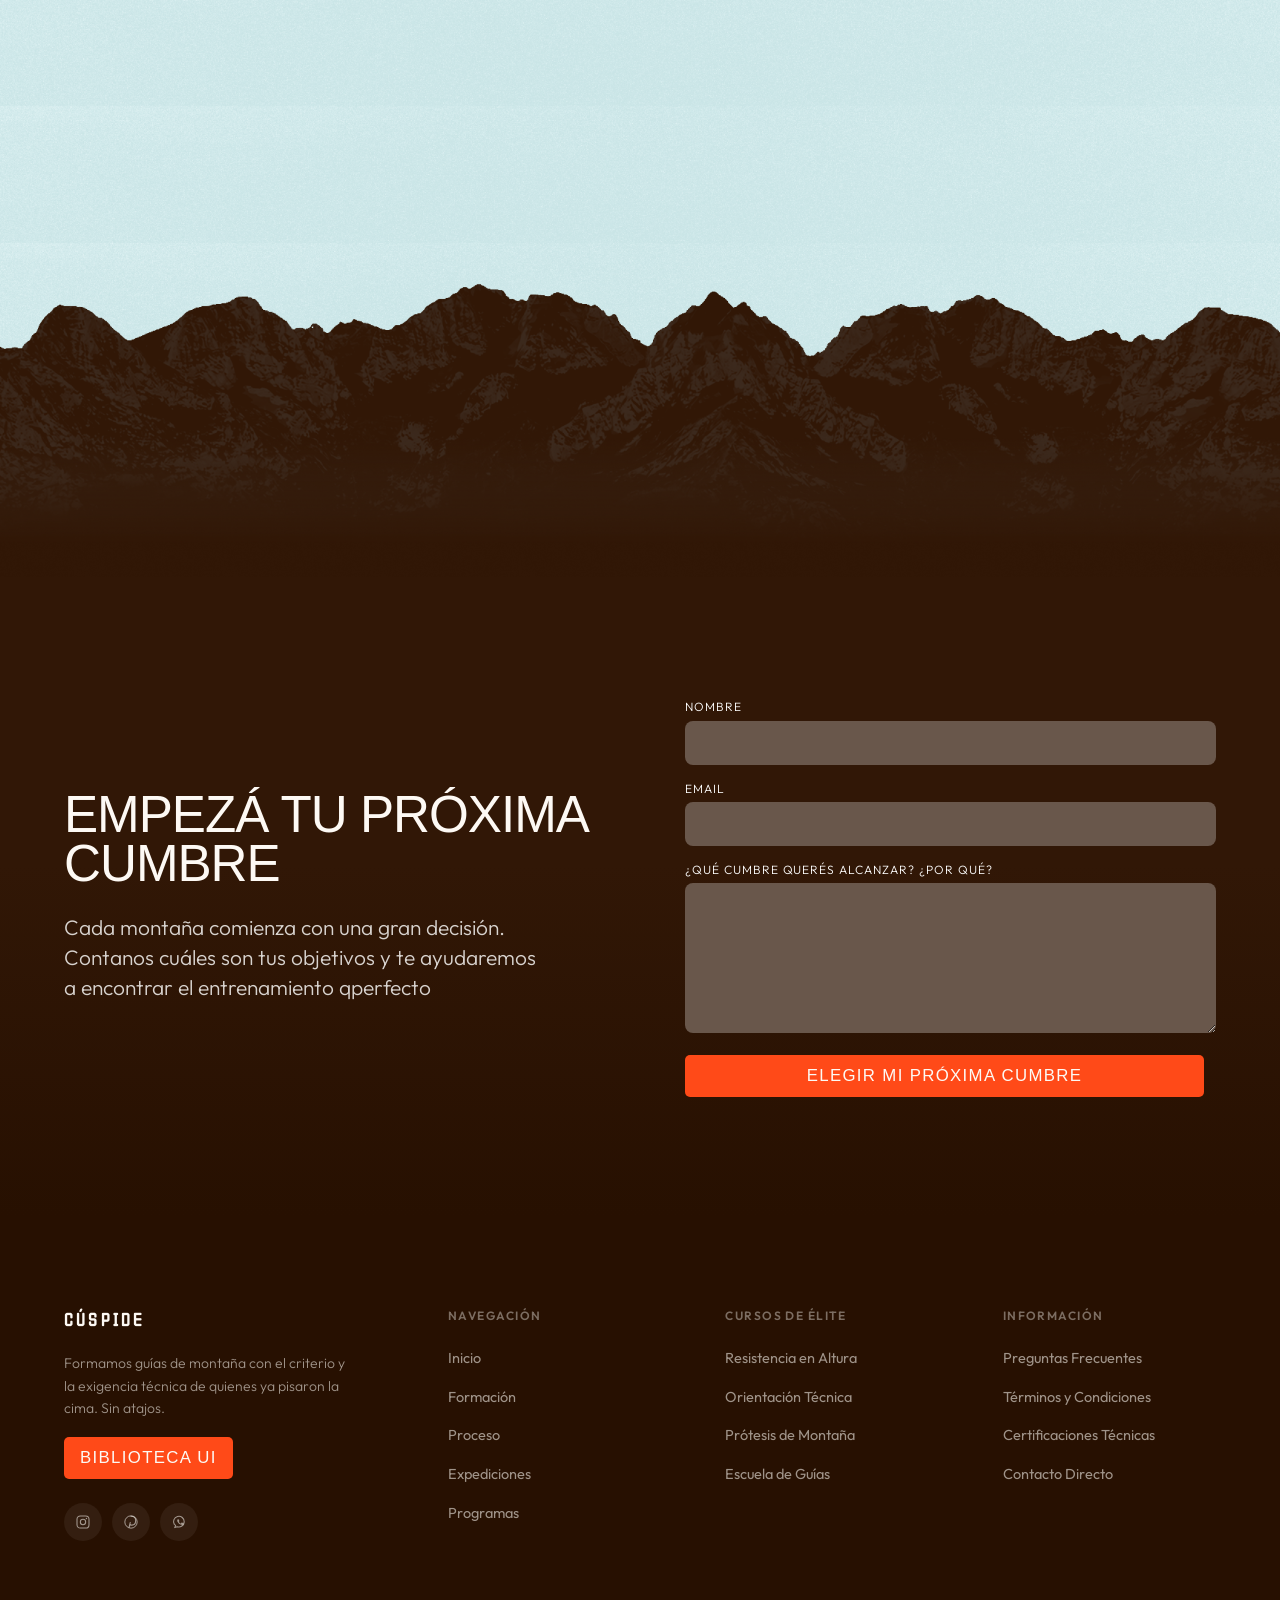
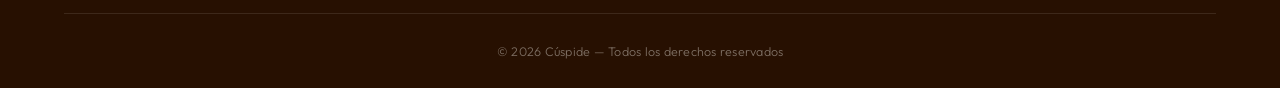
==== commit 3d0c40af: "dfsdf sdfsd" ====
--- a/index.html
+++ b/index.html
@@ -1096,11 +1096,10 @@
 <footer class="cuspide-terminal-footer">
   <div class="cuspide-terminal-footer__wrapper">
 
-    <!-- Bloque de identidad -->
+   <!-- Bloque de identidad -->
     <div class="cuspide-terminal-footer__identity">
-      <svg class="cuspide-terminal-footer__logo" viewBox="0 0 220 60" fill="none" role="img" aria-label="Cúspide">
-        <path d="M14 46L34 14L44 30L54 14L74 46" stroke="#FDF9F4" stroke-width="4.5" stroke-linecap="round" stroke-linejoin="round"/>
-        <text x="88" y="40" font-family="'Nippo','Anton',sans-serif" font-size="30" fill="#FDF9F4" letter-spacing="0.5">CÚSPIDE</text>
+      
+        <text x="88" y="40" class="brand" font-size="30" fill="#FDF9F4" letter-spacing="0.5">CÚSPIDE</text>
       </svg>
 
       <p class="cuspide-terminal-footer__tagline">
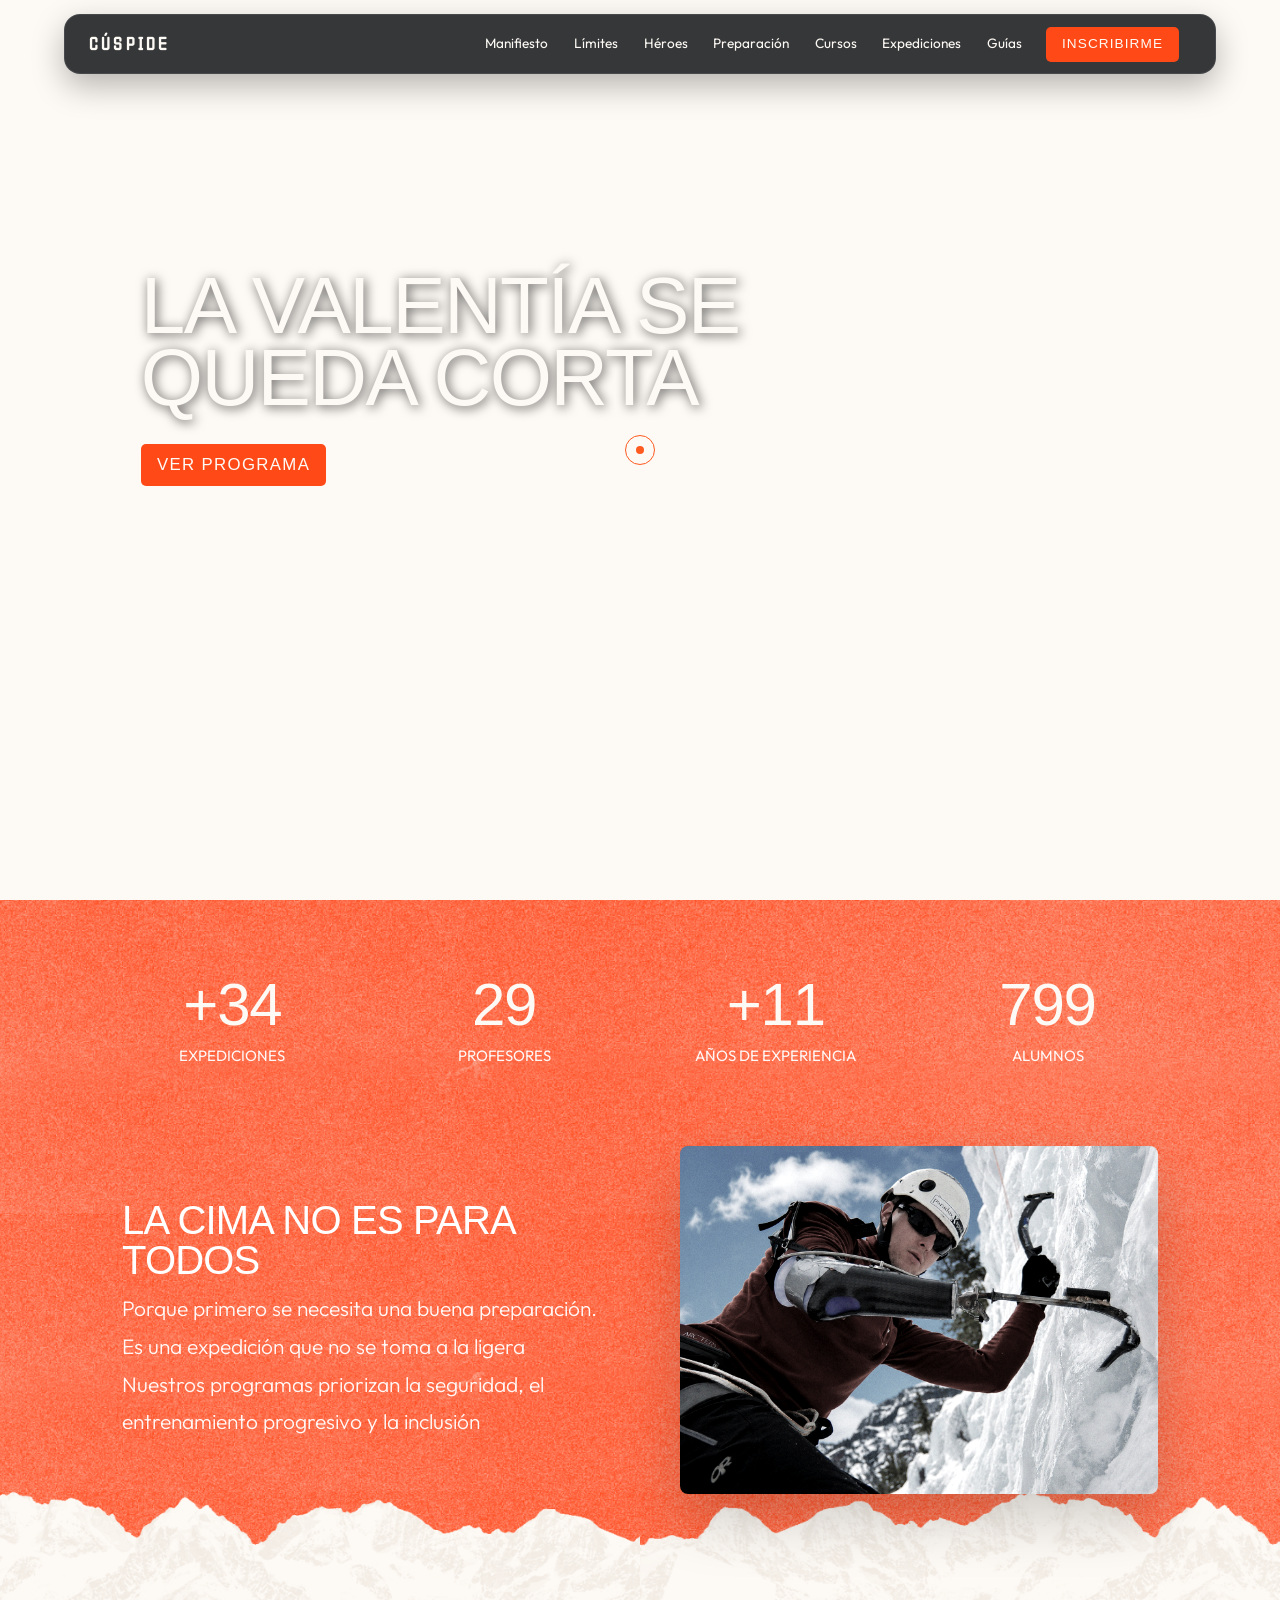
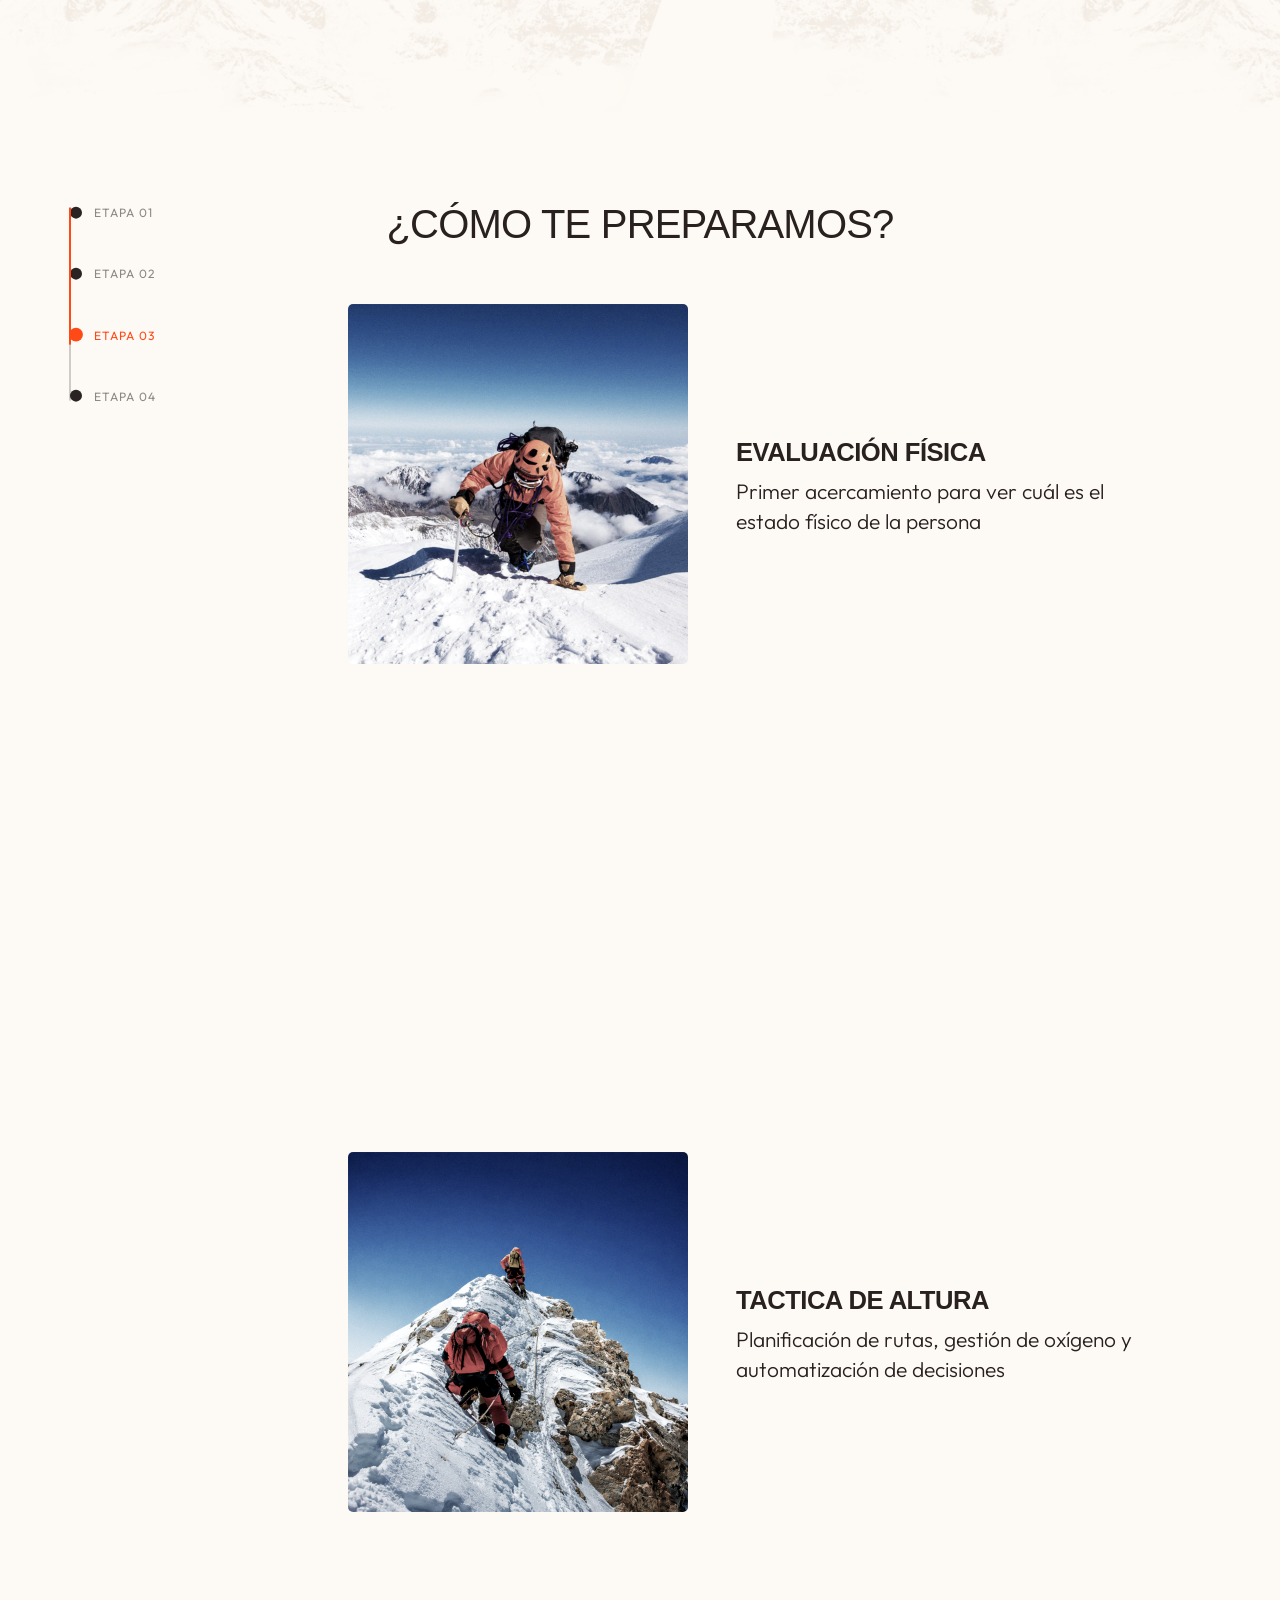
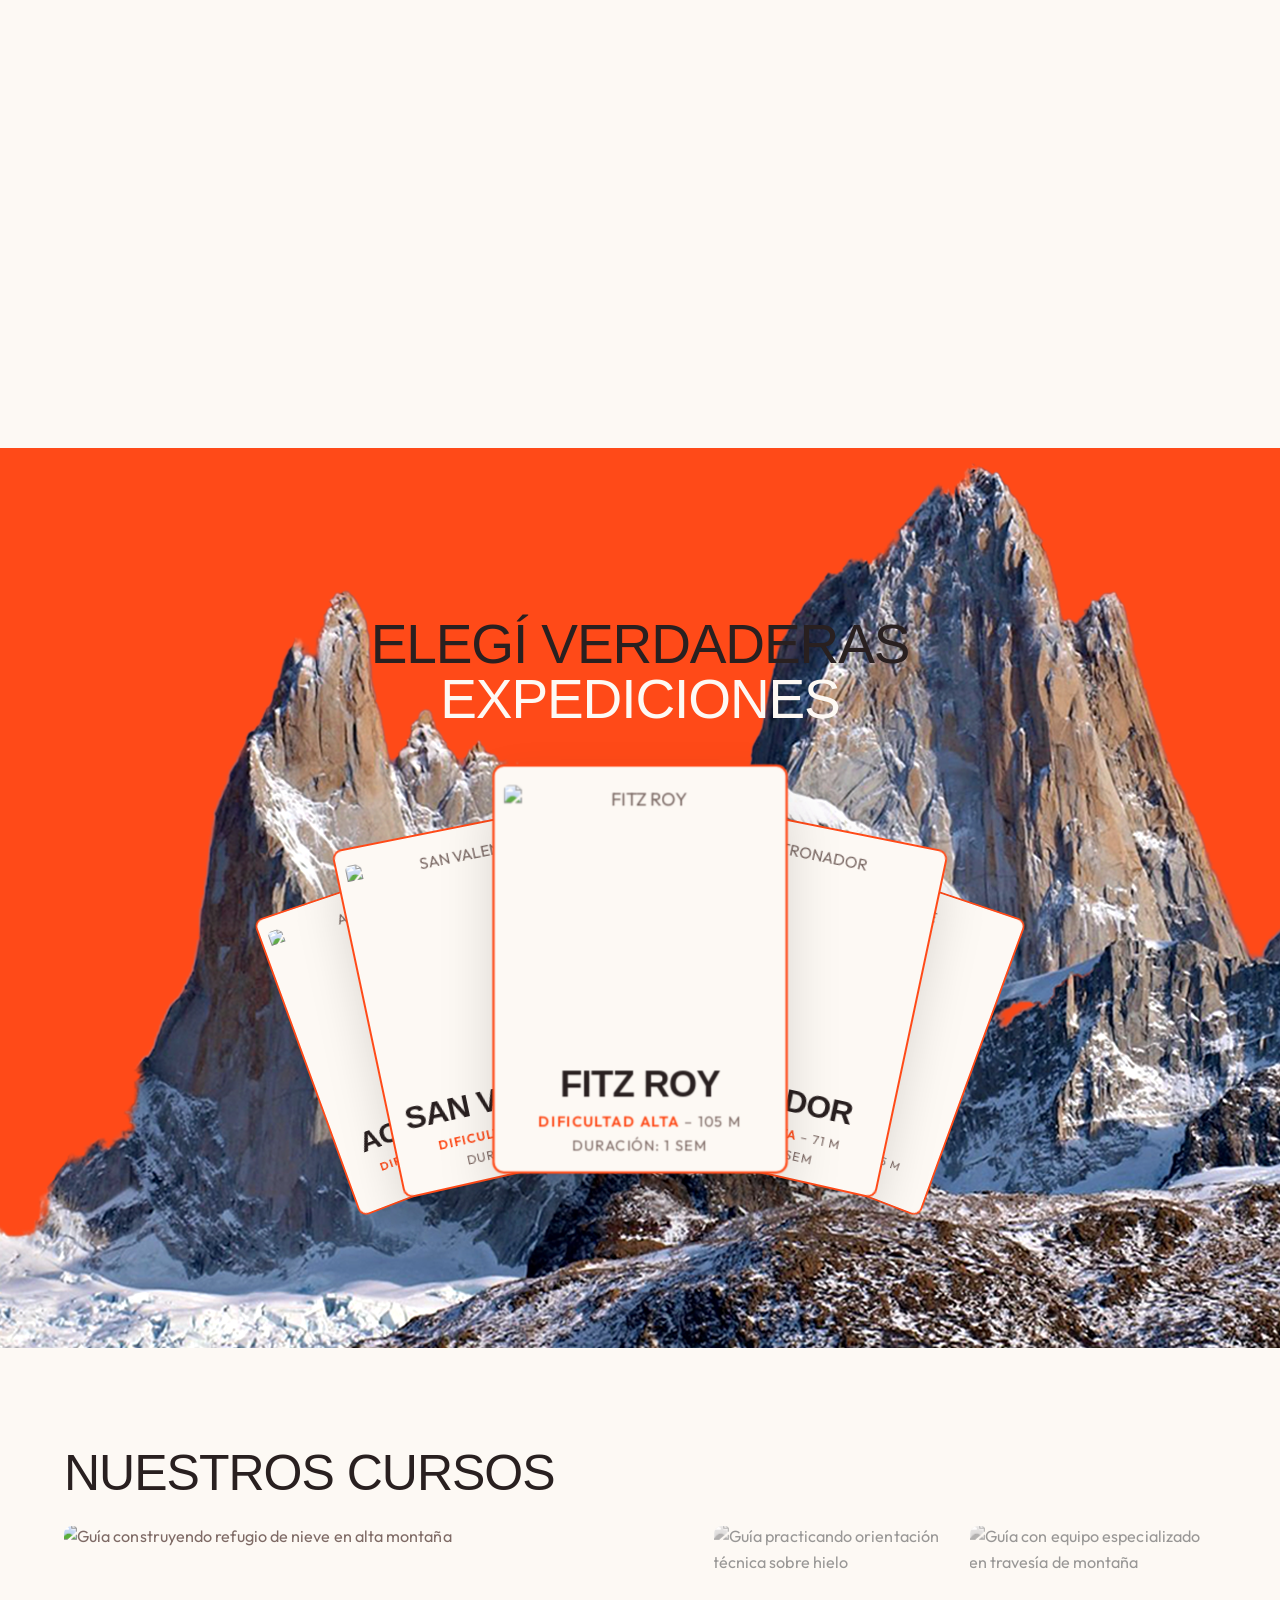
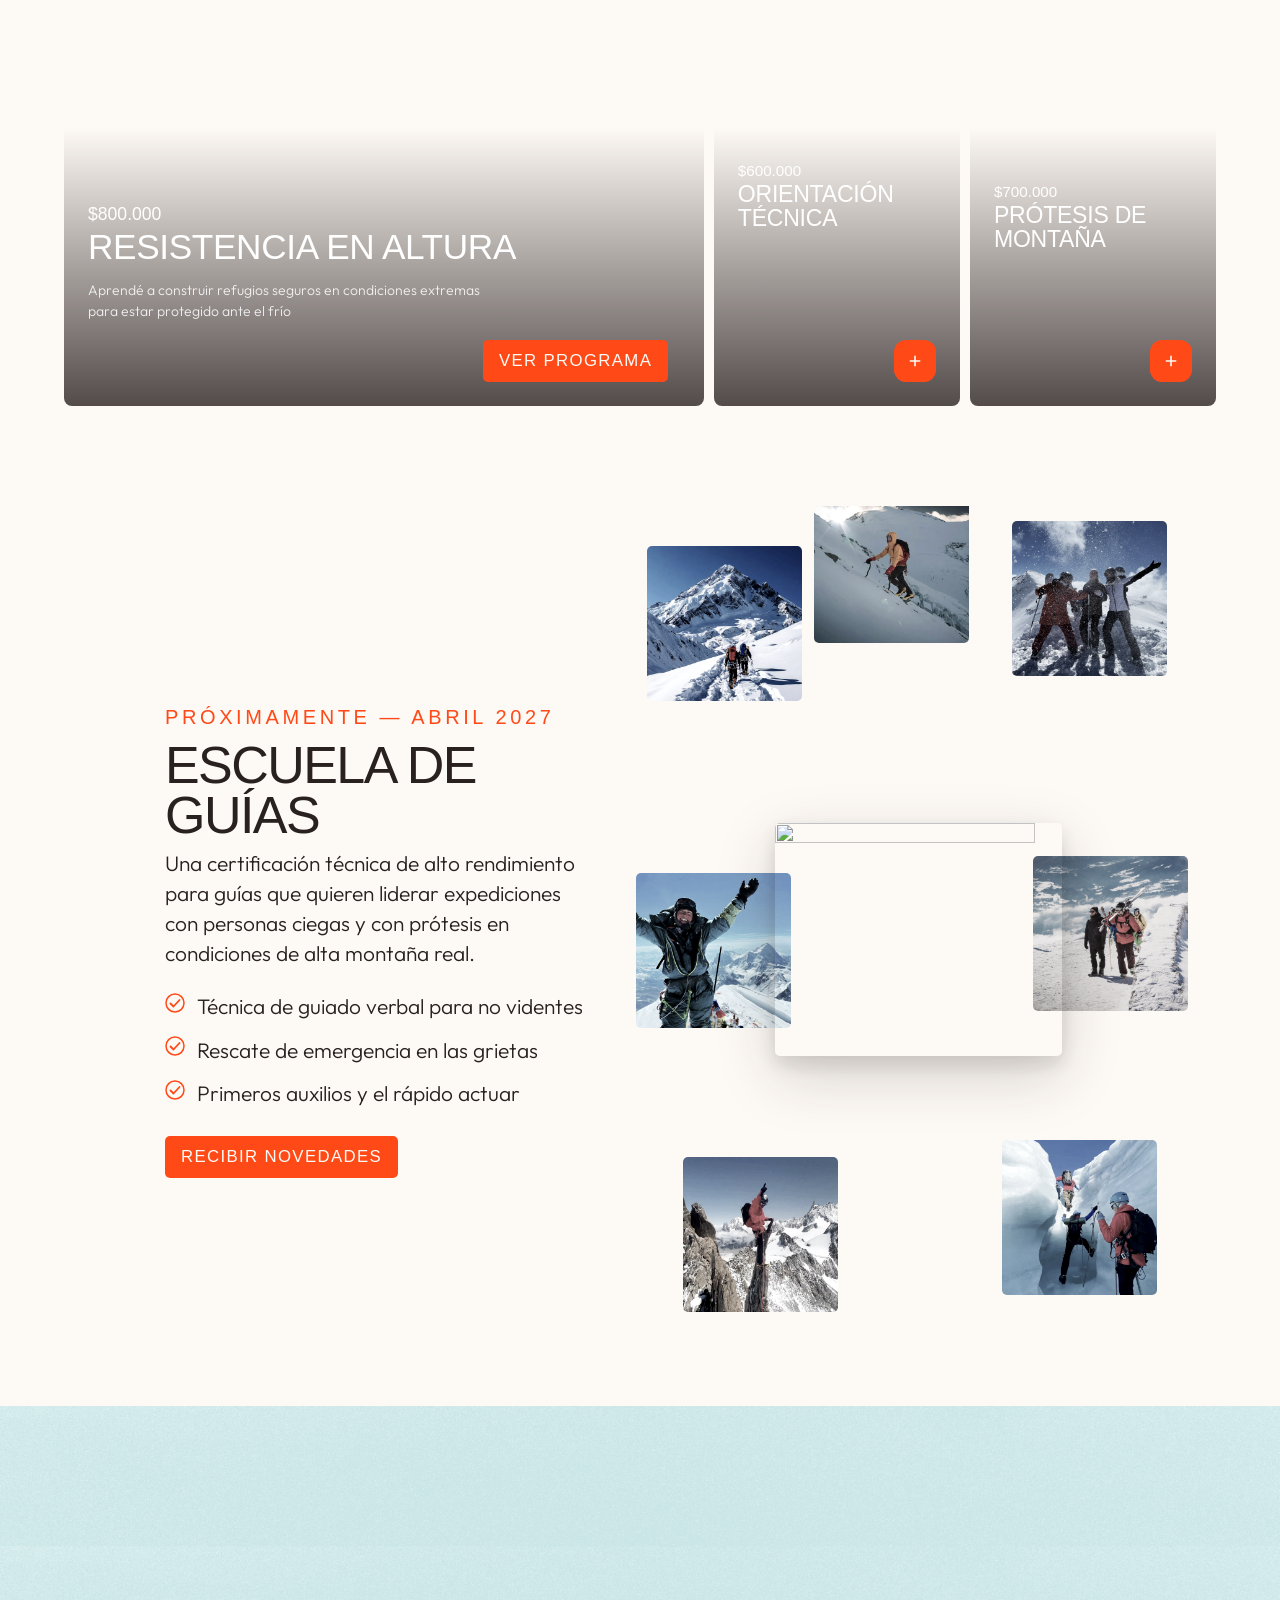
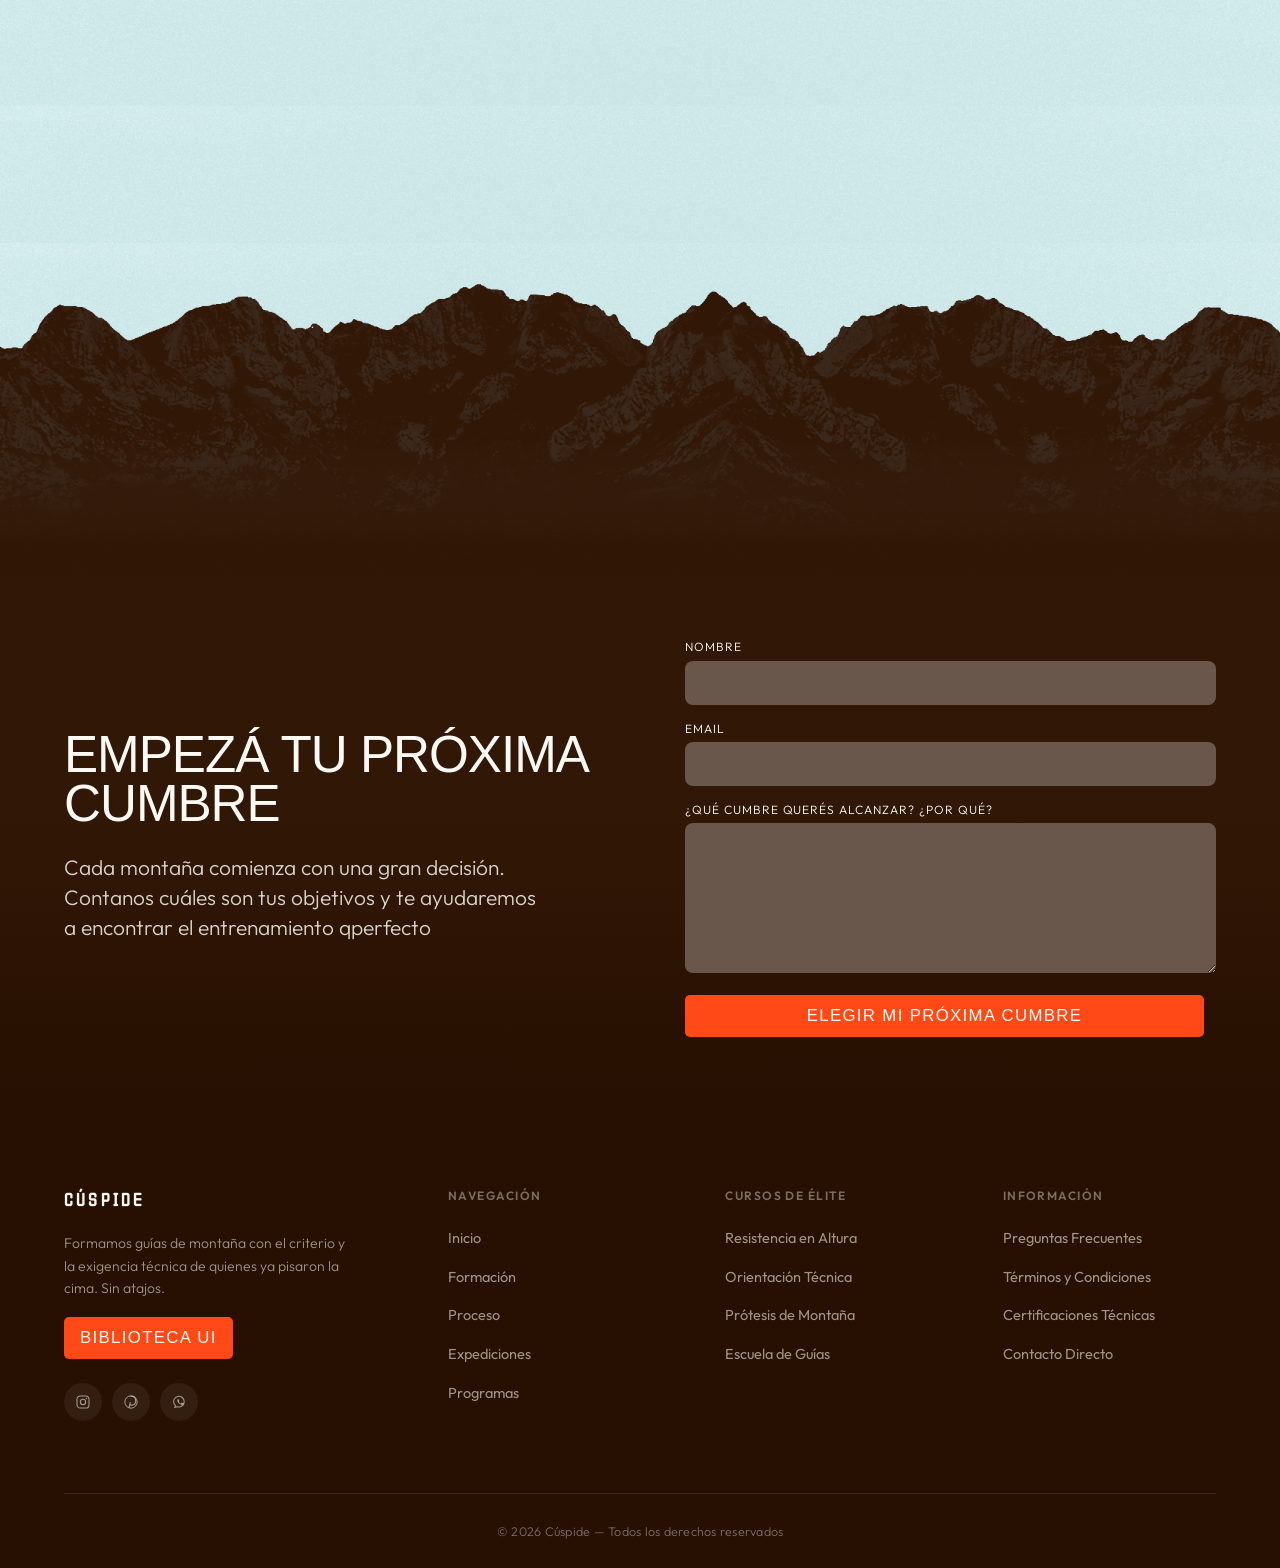
==== commit 80736a5d: "df fsdfd" ====
--- a/index.html
+++ b/index.html
@@ -1107,7 +1107,7 @@
         de quienes ya pisaron la cima. Sin atajos.
       </p>
 
-      <a href="uikit.html" class="cuspide-action-btn cuspide-action-btn--pyromountain cuspide-terminal-footer__cta">
+      <a href="biblioteca-ui-cuspide.html" class="cuspide-action-btn cuspide-action-btn--pyromountain cuspide-terminal-footer__cta">
   <span>BIBLIOTECA UI</span>
 </a>
 
--- a/css/style.css
+++ b/css/style.css
@@ -1494,10 +1494,7 @@
 /* ---------------------------------------------------------------------
    6. TESTIMONIOS ("Conquistadores") — scroll infinito, pausable, arrastrable
    --------------------------------------------------------------------- */
-/* =======================================================
-   TESTIMONIOS PREMIUM
-   ======================================================= */
- 
+
 #conquistadores {
   background: url("../assets/fondo-mon.png") no-repeat center center;
   background-size: cover;
@@ -2827,7 +2824,7 @@
 .cuspide-conversion-zone {
   background: linear-gradient(to bottom, #311706 45%, #271001 100%);
   color: white;
-  padding: 120px 0;
+  padding: 60px 0;
 }
 
 .cuspide-conversion-zone__wrapper{
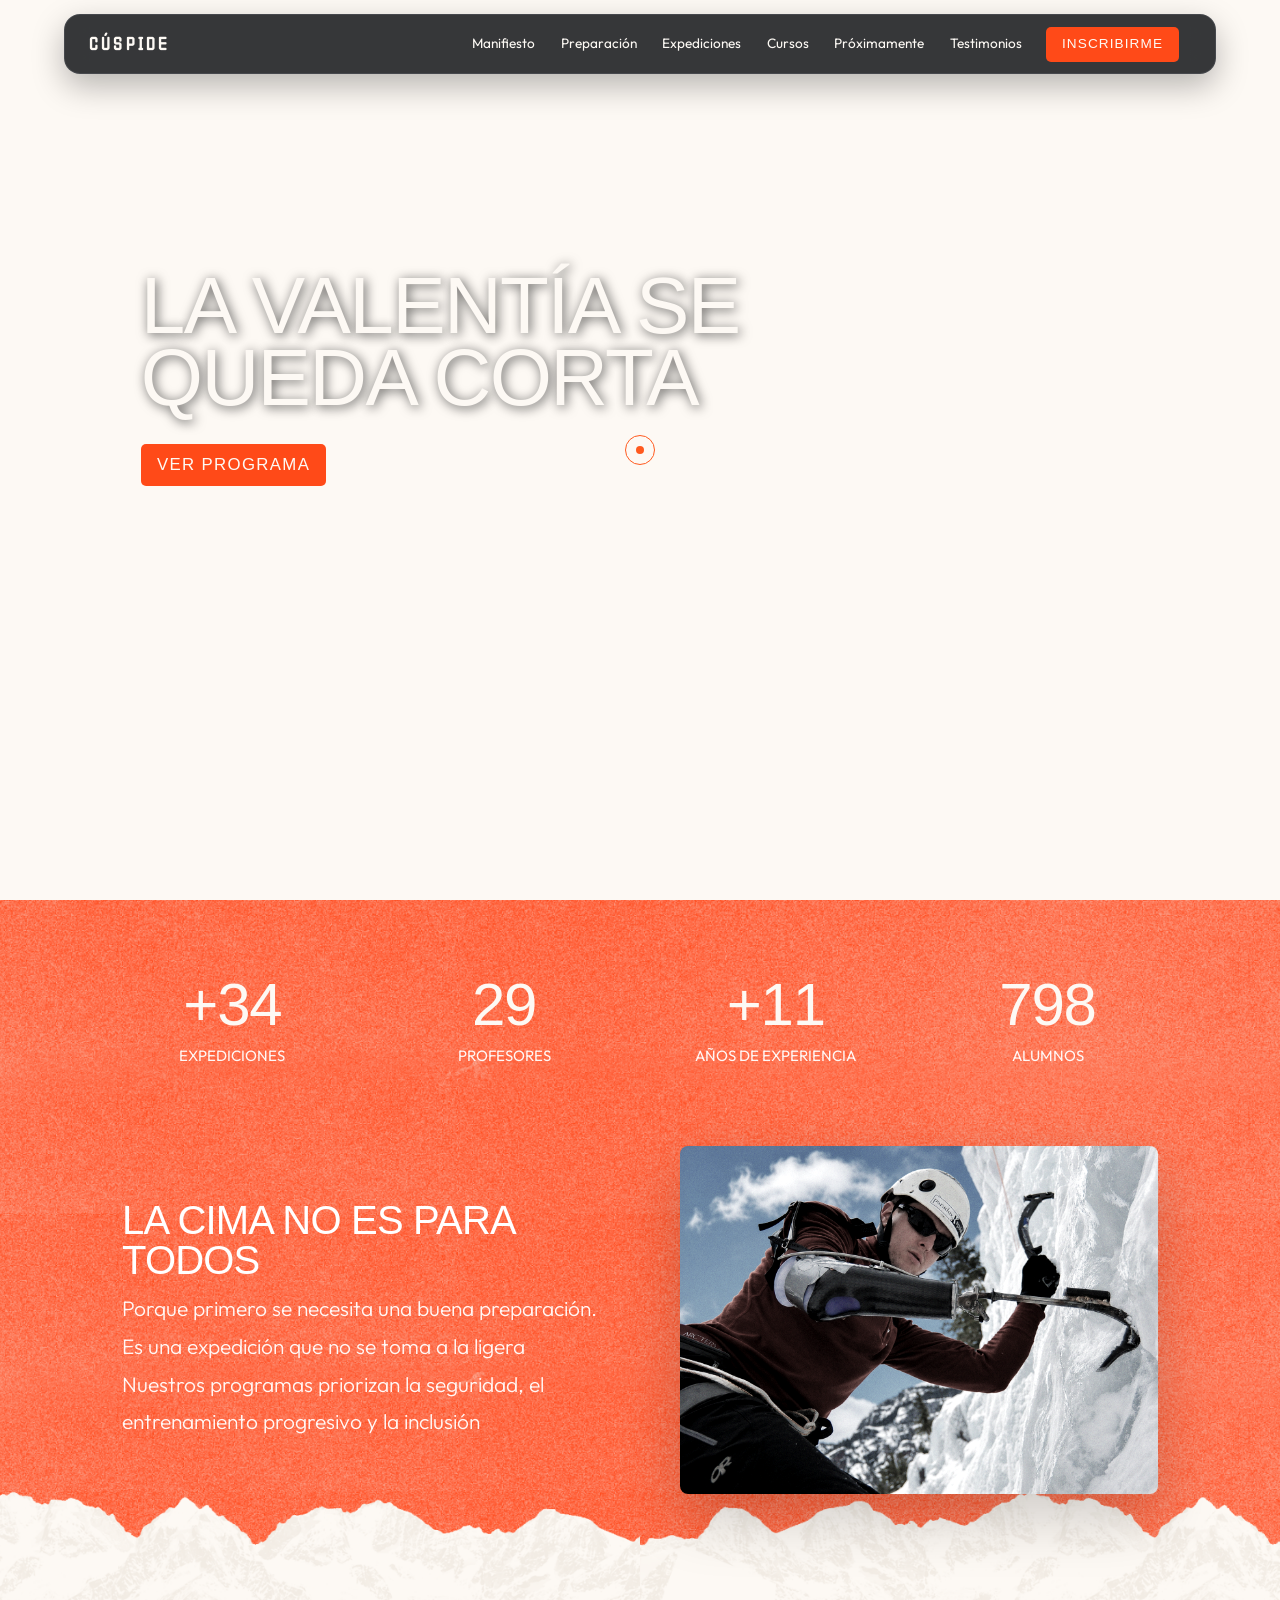
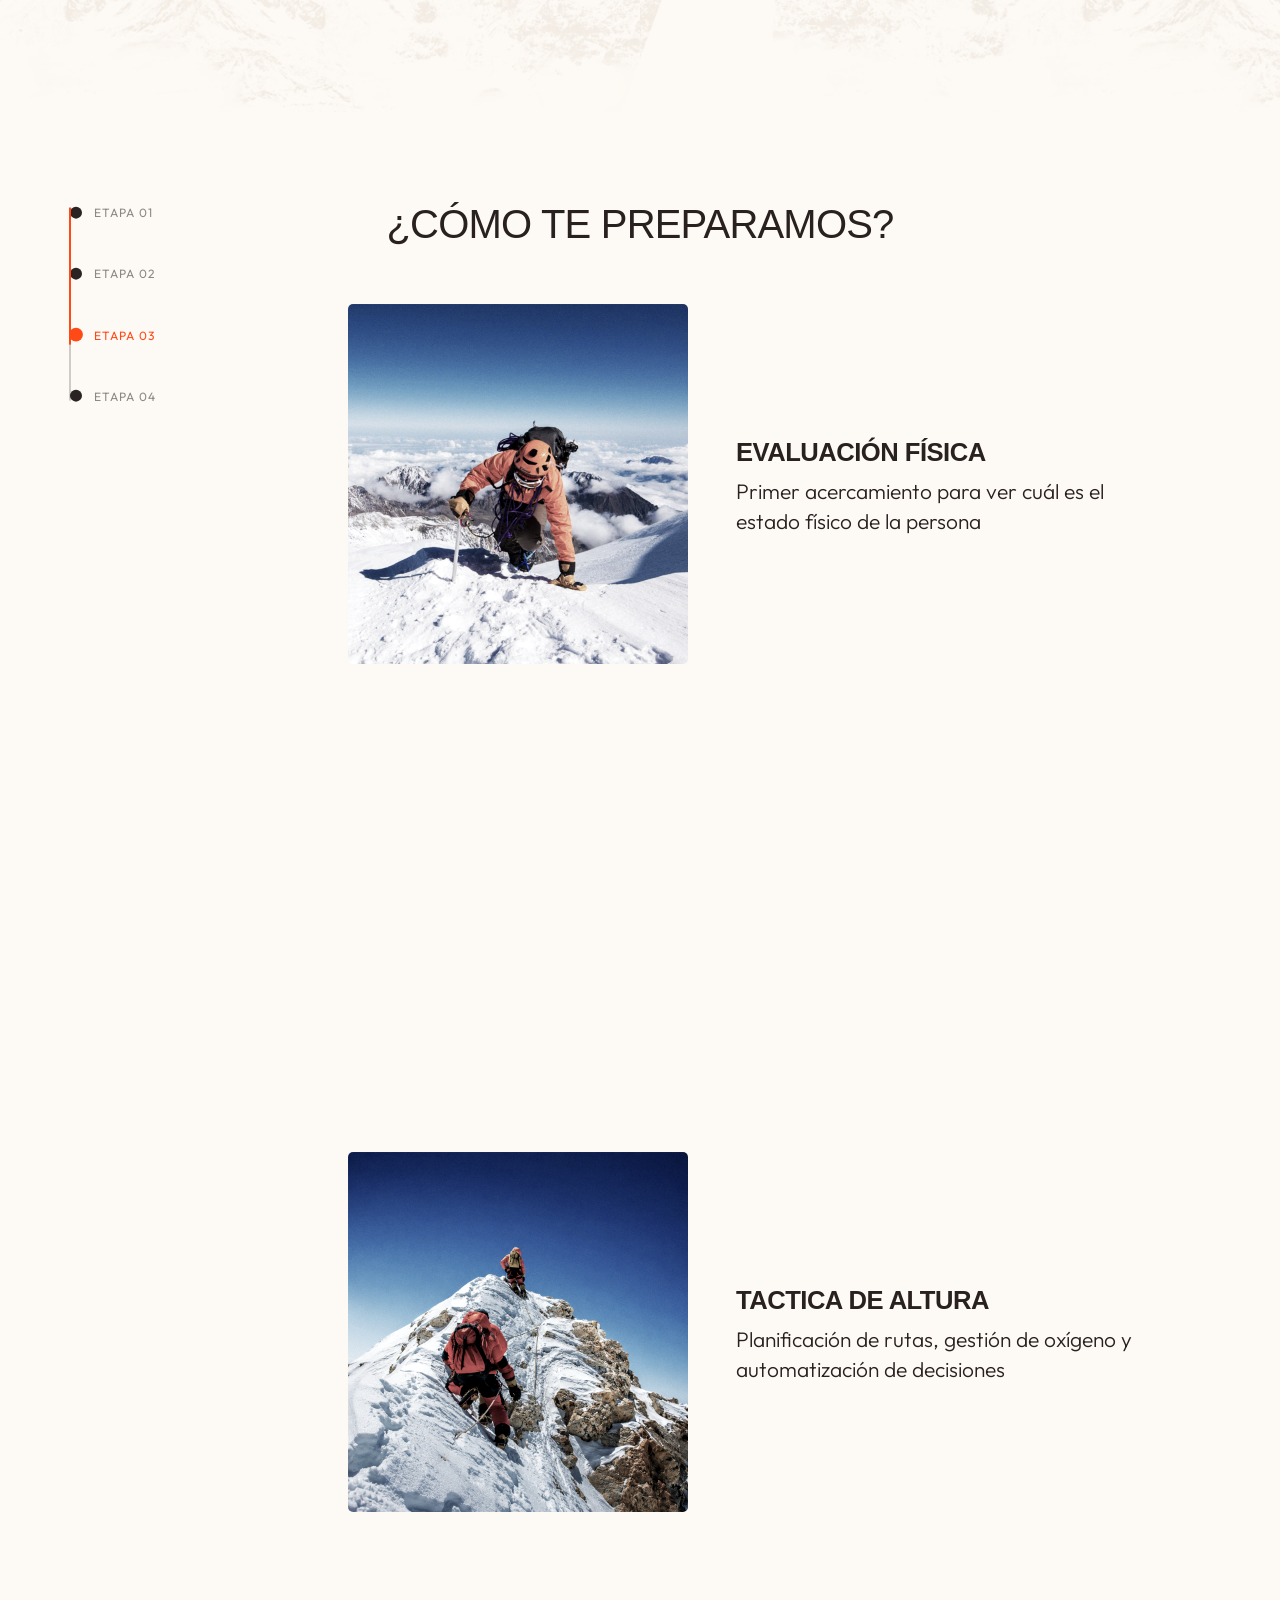
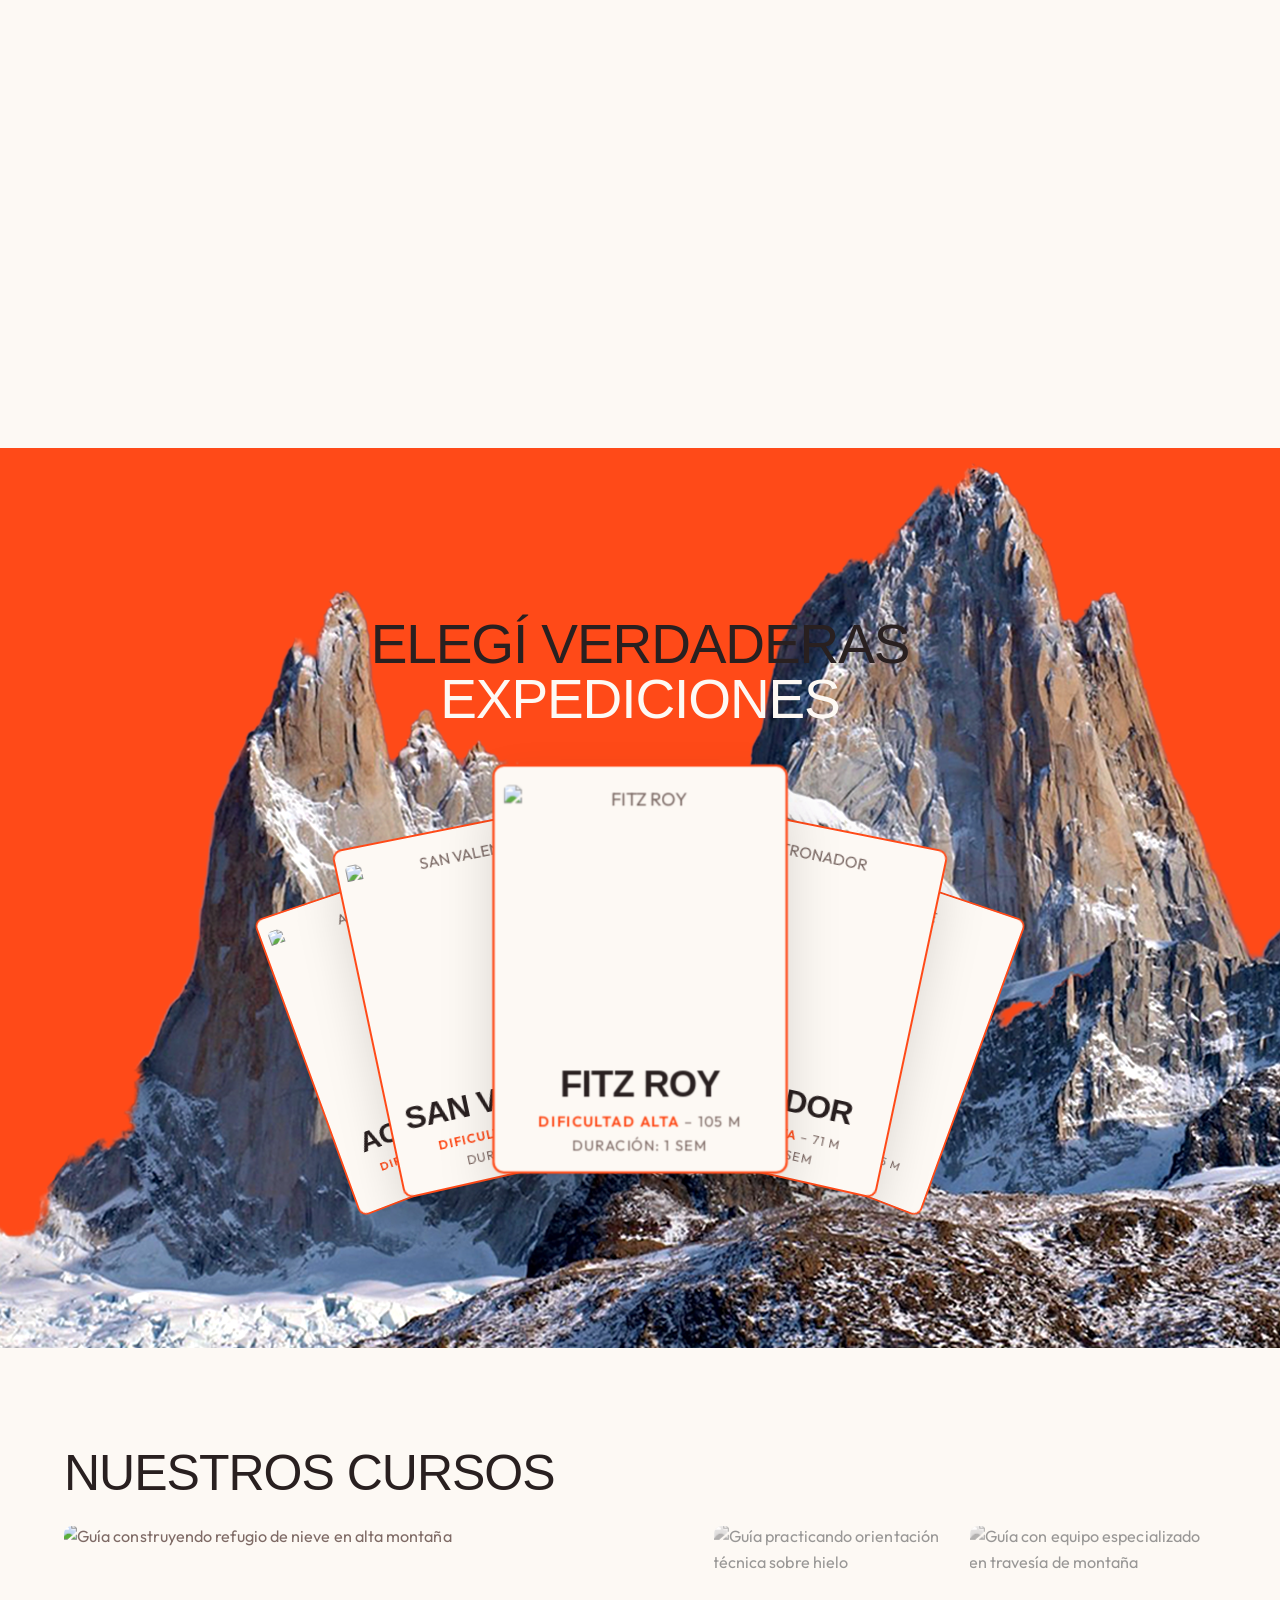
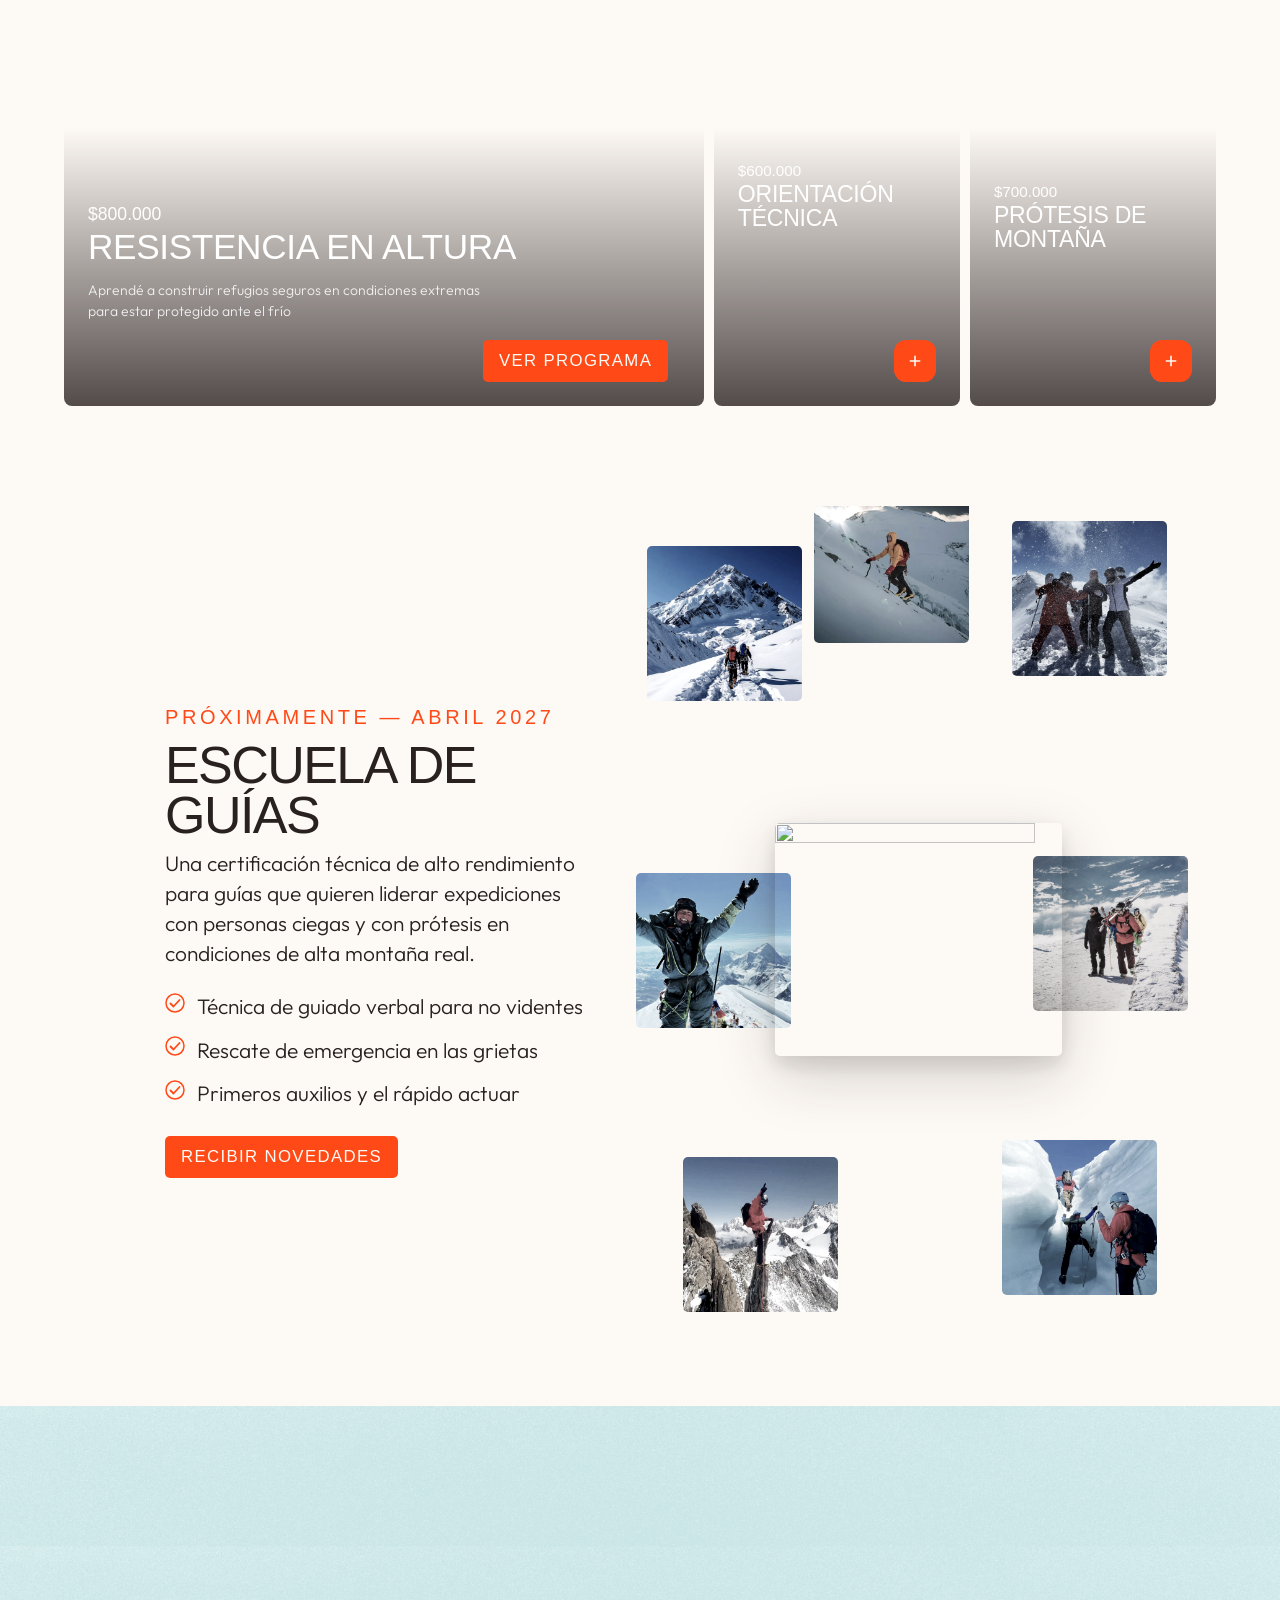
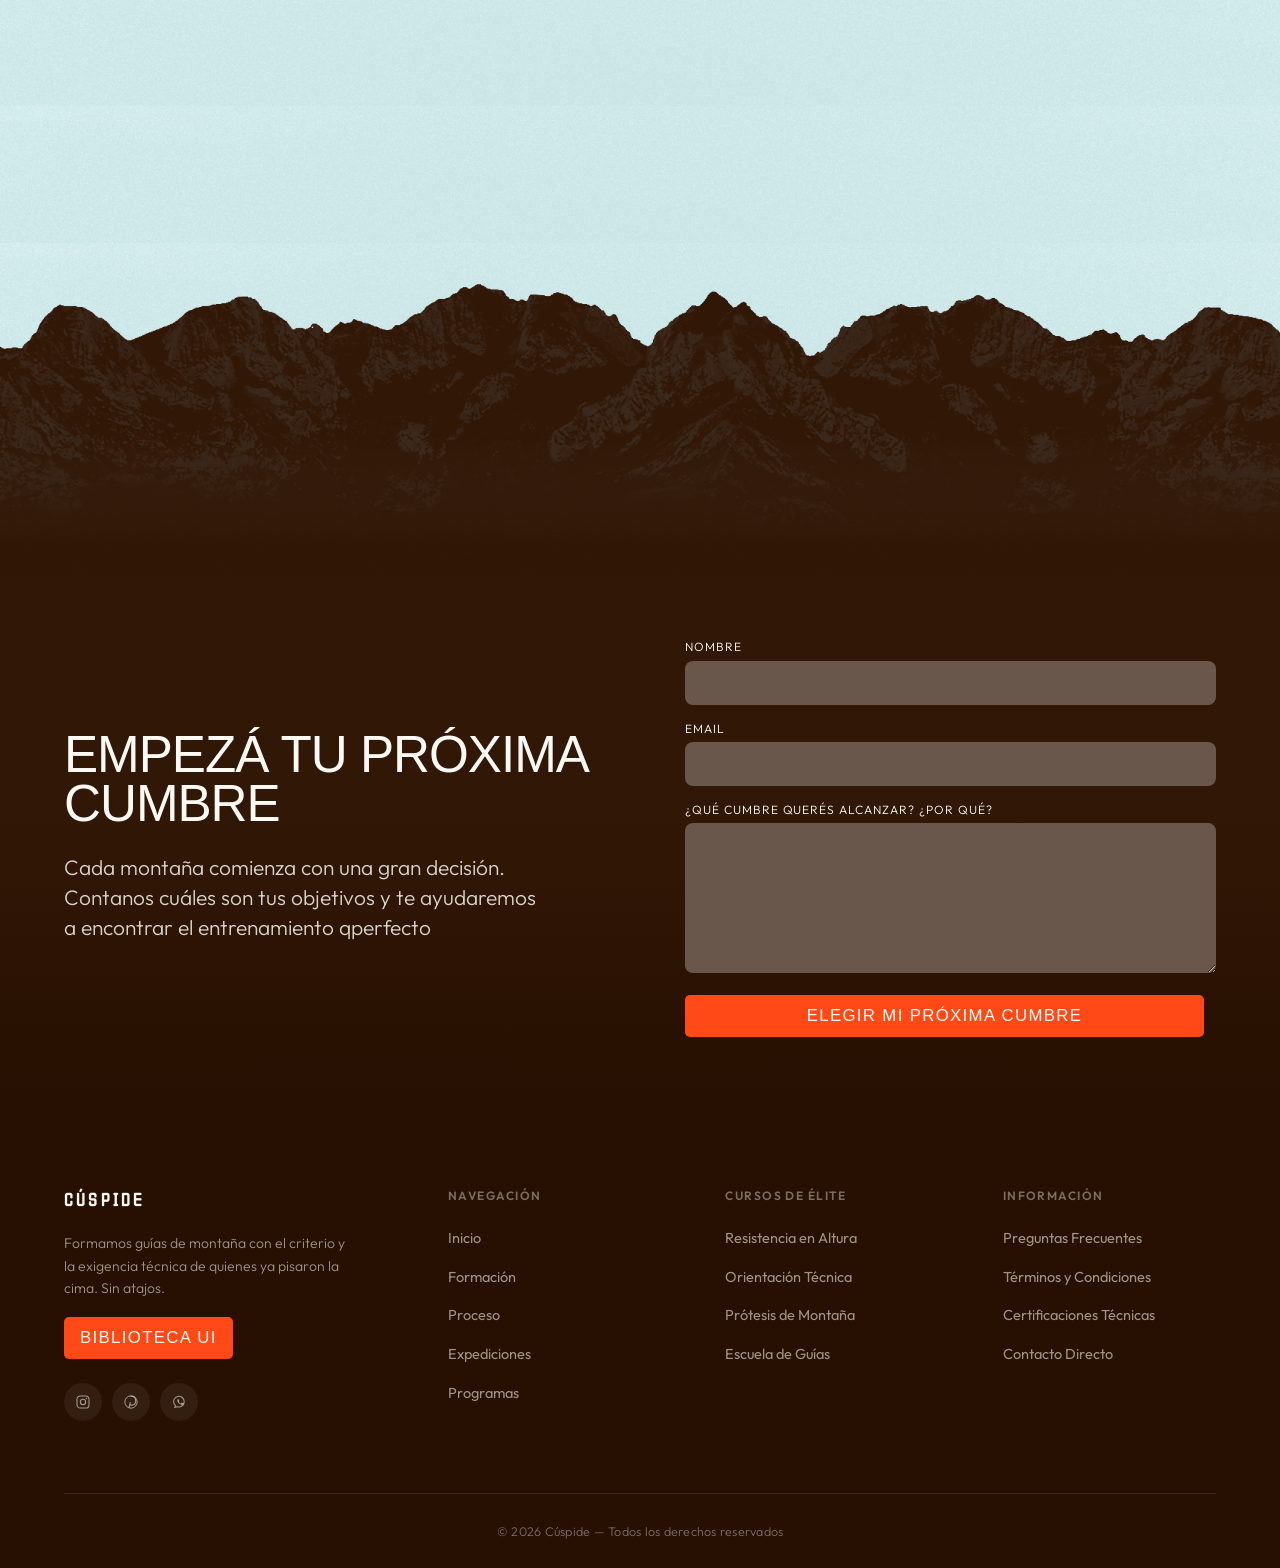
==== commit 02e76c11: "f grfg" ====
--- a/index.html
+++ b/index.html
@@ -43,12 +43,11 @@
       </button>
       <ul class="nav-list" id="navList">
         <li><a href="#manifiesto">Manifiesto</a></li>
-        <li><a href="#limites">Límites</a></li>
-        <li><a href="#heroes">Héroes</a></li>
         <li><a href="#proceso">Preparación</a></li>
+        <li><a href="#expediciones">Expediciones</a></li>
         <li><a href="#cursos">Cursos</a></li>
-        <li><a href="#expediciones">Expediciones</a></li>
-        <li><a href="#equipo">Guías</a></li>
+              <li><a href="#proximamente">Próximamente</a></li>
+      <li><a href="#conquistadores">Testimonios</a></li>
       </ul>
     </nav>
 
@@ -91,7 +90,7 @@
      CÚSPIDE GLACIER SEPARATOR
 ====================================================== -->
 
-<section class="cuspide-home-intro">
+<section class="cuspide-home-intro" id="manifiesto">
 
     <div class="cuspide-home-intro__container">
 
@@ -188,7 +187,7 @@
 </section>
 
   <!-- ======================= 5. PROCESO DE PREPARACIÓN ======================= -->
-<section class="metodologia-scroll" id="metodologia">
+<section class="metodologia-scroll" id="metodologia" id="proceso">
 
     <div class="metodologia-header">
 
@@ -357,7 +356,7 @@
 </section>
 
   <!-- ======================= 8. EXPEDICIONES (tabs + panel dinámico) ======================= -->
-<section class="expediciones-deck" aria-labelledby="expDeckTitle">
+<section class="expediciones-deck" aria-labelledby="expDeckTitle" id="expediciones">
 
   <div class="expediciones-bg">
     <!-- Imagen de fondo en blanco y negro -->
@@ -400,7 +399,7 @@
 
   <!-- ======================= 7. CURSOS ======================= -->
   <!-- ======================= 7. CURSOS ======================= -->
-<section class="cuspide-courses-catalog">
+<section class="cuspide-courses-catalog" id="cursos">
   <div class="cuspide-courses-catalog__inner">
 
     <h2 class="cuspide-courses-catalog__title">Nuestros Cursos</h2>
@@ -537,7 +536,7 @@
 <!-- ======================= ESCUELA ======================= -->
 <section
   class="cuspide-academy-launch"
-  id="escuela-guias"
+  id="proximamente"
   aria-labelledby="academy-title"
 >
 
@@ -1020,7 +1019,7 @@
 
 
   <!-- ======================= 10. CAMPAMENTO BASE ======================= -->
-<section class="cuspide-conversion-zone" id="contacto">
+<section class="cuspide-conversion-zone" id="formulario">
     <div class="cuspide-conversion-zone__wrapper">
         <!-- IZQUIERDA -->
         <div class="cuspide-conversion-zone__pitch">
